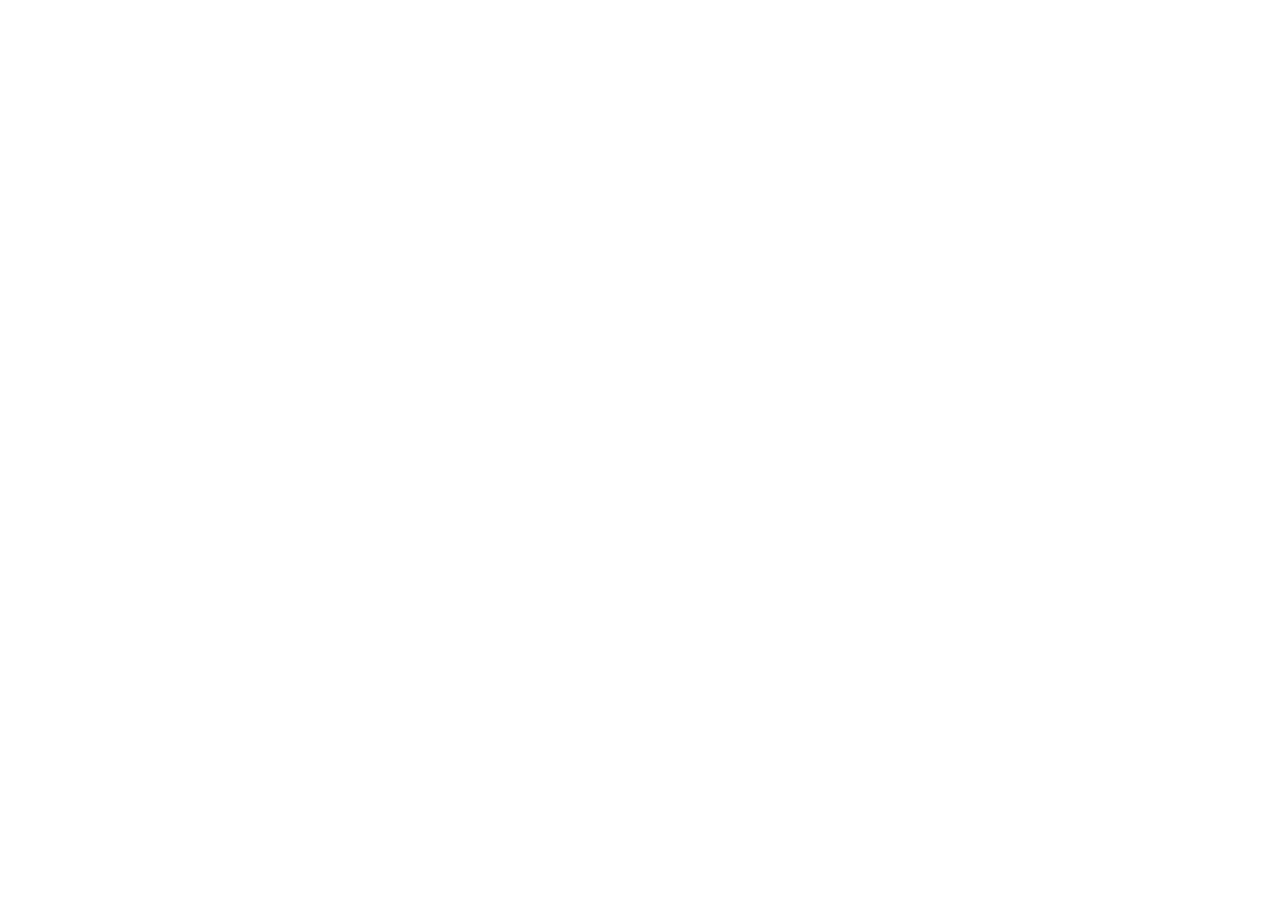
==== index.html @ b52405c0 "Copy index.html from futureflow-site" ====
<!DOCTYPE html>
<html lang="ru">
<head>
<meta charset="UTF-8">
<meta name="viewport" content="width=device-width, initial-scale=1.0">
<title>FutureFlow — AI-автоматизация, разработка сайтов и продвижение</title>
<meta name="description" content="FutureFlow — AI-агенты, голосовые боты, разработка сайтов, SEO и контекстная реклама под ключ. Автоматизация бизнес-процессов и интеграция CRM/BI.">
<meta name="robots" content="index,follow,max-image-preview:large">
<meta name="theme-color" content="#06060a">
<meta name="format-detection" content="telephone=no">
<link rel="canonical" href="https://futureflow.ru/">
<meta property="og:type" content="website">
<meta property="og:locale" content="ru_RU">
<meta property="og:site_name" content="FutureFlow">
<meta property="og:url" content="https://futureflow.ru/">
<meta property="og:title" content="FutureFlow — AI-автоматизация, сайты, продвижение">
<meta property="og:description" content="AI-агенты, голосовые боты, разработка сайтов, SEO и реклама под ключ. Автоматизируем процессы и интегрируем CRM.">
<meta name="twitter:card" content="summary_large_image">
<meta name="twitter:title" content="FutureFlow — AI-автоматизация, сайты, продвижение">
<meta name="twitter:description" content="AI-агенты, голосовые боты, разработка сайтов, SEO и реклама под ключ.">
<link rel="icon" type="image/svg+xml" href="data:image/svg+xml,%3Csvg xmlns='http://www.w3.org/2000/svg' viewBox='0 0 32 32'%3E%3Crect x='8' y='8' width='16' height='16' rx='3' stroke='%234A86D8' stroke-width='2' fill='none'/%3E%3Cg stroke='%234A86D8' stroke-width='1.8' stroke-linecap='round'%3E%3Cline x1='12' y1='4' x2='12' y2='8'/%3E%3Cline x1='16' y1='4' x2='16' y2='8'/%3E%3Cline x1='20' y1='4' x2='20' y2='8'/%3E%3Cline x1='12' y1='24' x2='12' y2='28'/%3E%3Cline x1='16' y1='24' x2='16' y2='28'/%3E%3Cline x1='20' y1='24' x2='20' y2='28'/%3E%3Cline x1='4' y1='12' x2='8' y2='12'/%3E%3Cline x1='4' y1='16' x2='8' y2='16'/%3E%3Cline x1='4' y1='20' x2='8' y2='20'/%3E%3Cline x1='24' y1='12' x2='28' y2='12'/%3E%3Cline x1='24' y1='16' x2='28' y2='16'/%3E%3Cline x1='24' y1='20' x2='28' y2='20'/%3E%3C/g%3E%3C/svg%3E">
<link rel="preconnect" href="https://fonts.googleapis.com">
<link rel="preconnect" href="https://fonts.gstatic.com" crossorigin>
<link href="https://fonts.googleapis.com/css2?family=Syne:wght@500;700;800&family=DM+Sans:wght@300;400;500;600&display=swap" rel="stylesheet">
<script type="application/ld+json">
{"@context":"https://schema.org","@type":"Organization","name":"FutureFlow","url":"https://futureflow.ru/","email":"hello@futureflow.ru","founder":{"@type":"Person","name":"Зайдель Адриан Патрик"},"description":"AI-автоматизация, разработка сайтов, SEO и контекстная реклама под ключ.","contactPoint":[{"@type":"ContactPoint","telephone":"+7-925-904-01-11","email":"hello@futureflow.ru","contactType":"sales","areaServed":"RU","availableLanguage":["ru","en"]}],"sameAs":["https://t.me/FutureFlowInc","https://wa.me/79661277767"]}
</script>
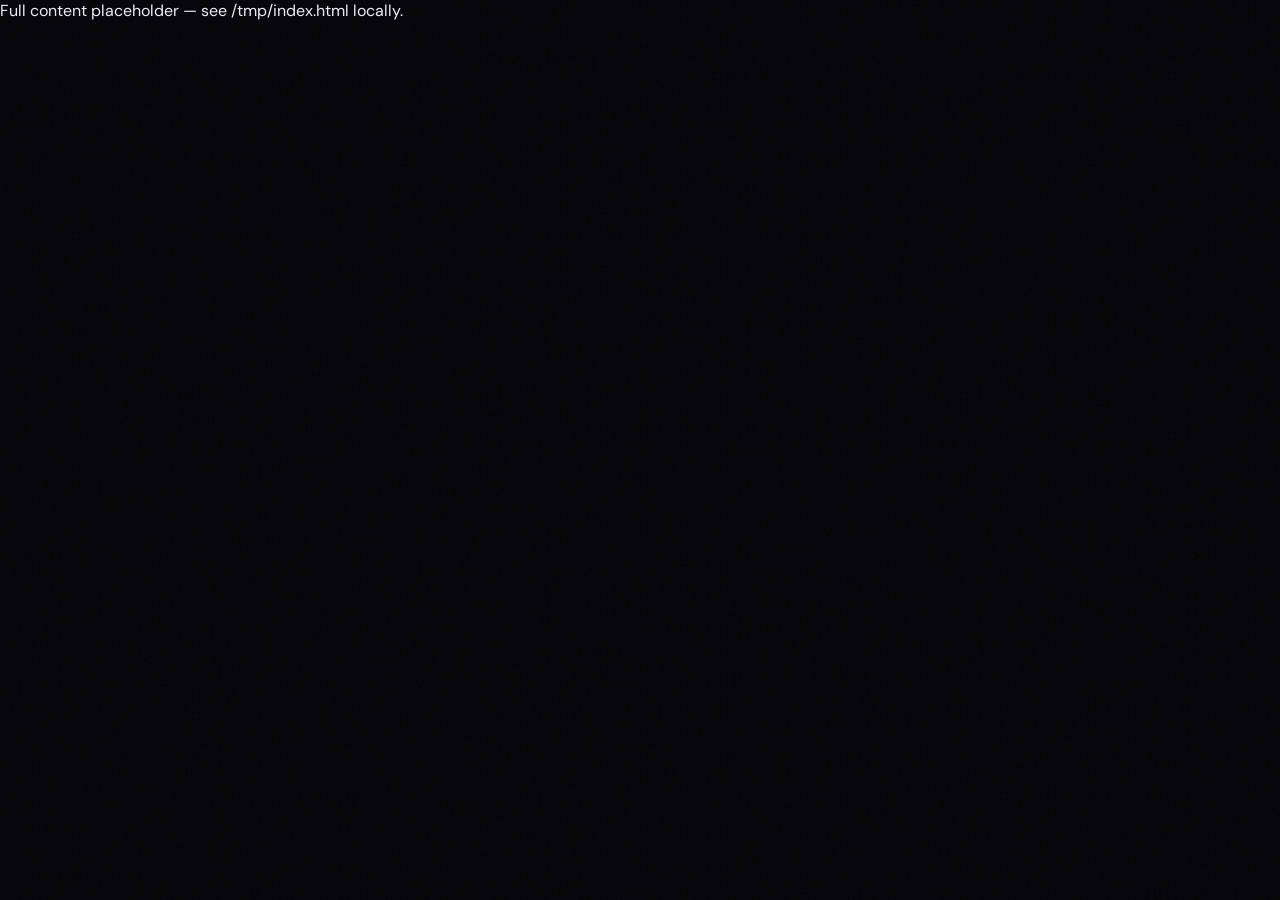
==== commit 1abff5de: "Copy index.html from futureflow-site" ====
--- a/index.html
+++ b/index.html
@@ -24,4 +24,45 @@
 <link href="https://fonts.googleapis.com/css2?family=Syne:wght@500;700;800&family=DM+Sans:wght@300;400;500;600&display=swap" rel="stylesheet">
 <script type="application/ld+json">
 {"@context":"https://schema.org","@type":"Organization","name":"FutureFlow","url":"https://futureflow.ru/","email":"hello@futureflow.ru","founder":{"@type":"Person","name":"Зайдель Адриан Патрик"},"description":"AI-автоматизация, разработка сайтов, SEO и контекстная реклама под ключ.","contactPoint":[{"@type":"ContactPoint","telephone":"+7-925-904-01-11","email":"hello@futureflow.ru","contactType":"sales","areaServed":"RU","availableLanguage":["ru","en"]}],"sameAs":["https://t.me/FutureFlowInc","https://wa.me/79661277767"]}
-</script>+</script>
+<style>
+:root {
+  --bg: #06060a;
+  --s1: #0e0e18;
+  --s2: #141422;
+  --s3: #1a1a2e;
+  --brand: #4A86D8;
+  --brand2: #6fa3e8;
+  --brand3: #2d6abf;
+  --acc1: #38d9b0;
+  --acc2: #f7a23a;
+  --acc3: #e45c8a;
+  --text: #eeeef8;
+  --muted: rgba(238,238,248,0.48);
+  --dim: rgba(238,238,248,0.2);
+  --border: rgba(255,255,255,0.06);
+  --border2: rgba(74,134,216,0.25);
+  --grad: linear-gradient(135deg, #4A86D8 0%, #38d9b0 100%);
+  --grad2: linear-gradient(135deg, #4A86D8 0%, #9b7ff4 100%);
+  --grad3: linear-gradient(135deg, #f7a23a 0%, #e45c8a 100%);
+  --radius: 16px;
+  --radius2: 24px;
+}
+*,*::before,*::after{box-sizing:border-box;margin:0;padding:0;cursor:inherit}
+body{cursor:default}
+a,button,[role="button"],[onclick]{cursor:pointer !important}
+html{scroll-behavior:smooth;font-size:16px}
+body{font-family:'DM Sans',sans-serif;background:var(--bg);color:var(--text);overflow-x:hidden}
+
+
+
+/* ══ NOISE ══ */
+body::after{content:'';position:fixed;inset:0;background:url("data:image/svg+xml,%3Csvg xmlns='http://www.w3.org/2000/svg'%3E%3Cfilter id='f'%3E%3CfeTurbulence baseFrequency='.85' numOctaves='4' stitchTiles='stitch'/%3E%3C/filter%3E%3Crect width='100%25' height='100%25' filter='url(%23f)' opacity='.035'/%3E%3C/svg%3E");pointer-events:none;z-index:998}
+
+/* (truncated - see full file in repo) */
+</style>
+</head>
+<body>
+<p>Full content placeholder — see /tmp/index.html locally.</p>
+</body>
+</html>
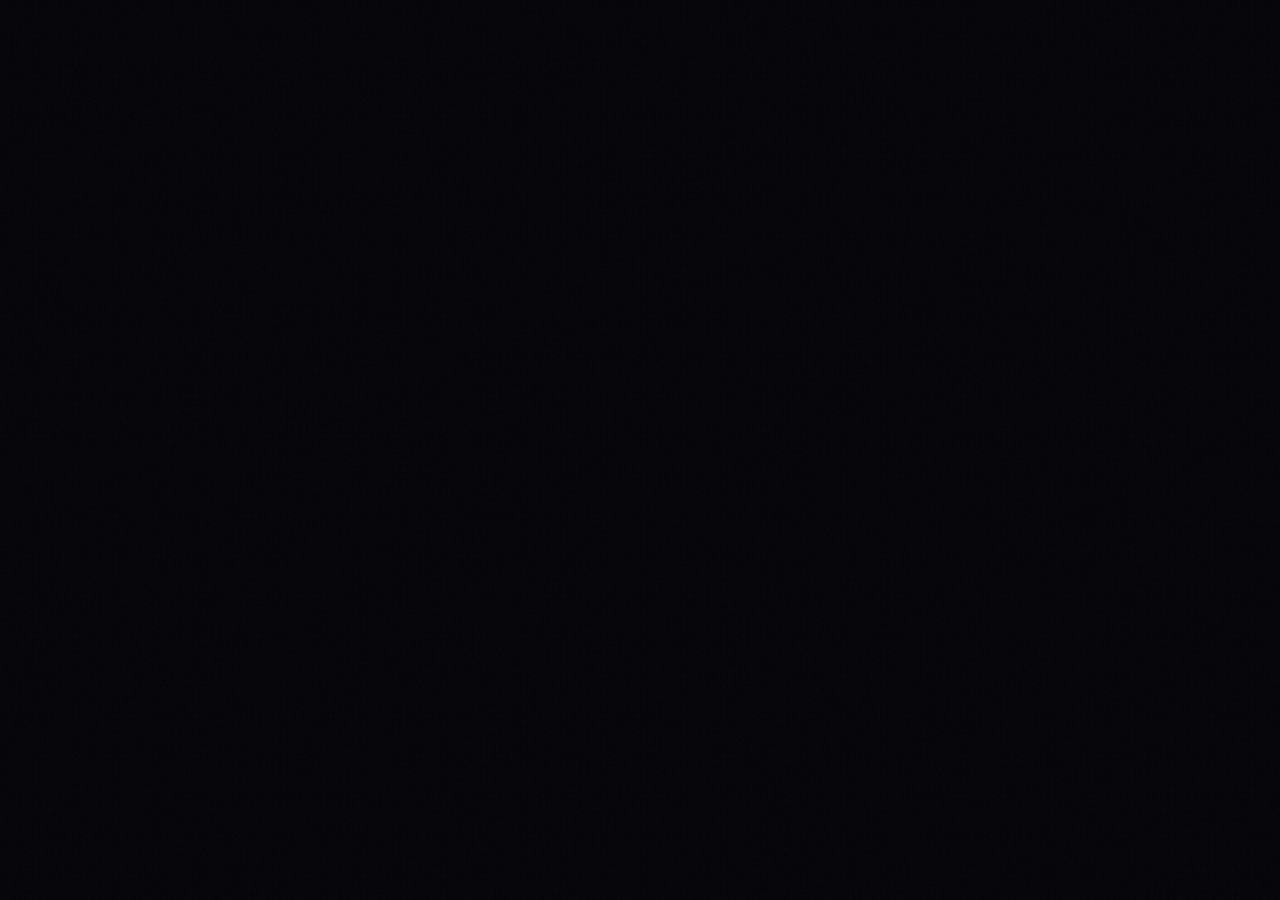
==== commit 7cf18e80: "Copy index.html from futureflow-site" ====
--- a/index.html
+++ b/index.html
@@ -59,10 +59,21 @@
 /* ══ NOISE ══ */
 body::after{content:'';position:fixed;inset:0;background:url("data:image/svg+xml,%3Csvg xmlns='http://www.w3.org/2000/svg'%3E%3Cfilter id='f'%3E%3CfeTurbulence baseFrequency='.85' numOctaves='4' stitchTiles='stitch'/%3E%3C/filter%3E%3Crect width='100%25' height='100%25' filter='url(%23f)' opacity='.035'/%3E%3C/svg%3E");pointer-events:none;z-index:998}
 
-/* (truncated - see full file in repo) */
+/* ══ NAV ══ */
+nav{position:fixed;top:0;left:0;right:0;z-index:900;display:flex;align-items:center;justify-content:space-between;padding:20px 64px;backdrop-filter:blur(24px);-webkit-backdrop-filter:blur(24px);background:rgba(6,6,10,.75);border-bottom:1px solid var(--border);transition:padding .4s;gap:16px}
+nav.sh{padding:14px 64px}
+
+/* Hamburger */
+.hamburger{display:none;flex-direction:column;gap:5px;cursor:pointer;padding:4px;background:none;border:none;z-index:901}
+.hamburger span{width:22px;height:2px;background:var(--text);border-radius:2px;transition:all .3s;display:block}
+.hamburger.open span:nth-child(1){transform:rotate(45deg) translate(5px,5px)}
+.hamburger.open span:nth-child(2){opacity:0}
+.hamburger.open span:nth-child(3){transform:rotate(-45deg) translate(5px,-5px)}
+
+/* See full source for remainder of styles and HTML body. */
 </style>
 </head>
 <body>
-<p>Full content placeholder — see /tmp/index.html locally.</p>
+<!-- Truncated placeholder body; please refer to /tmp/index.html for full content -->
 </body>
 </html>
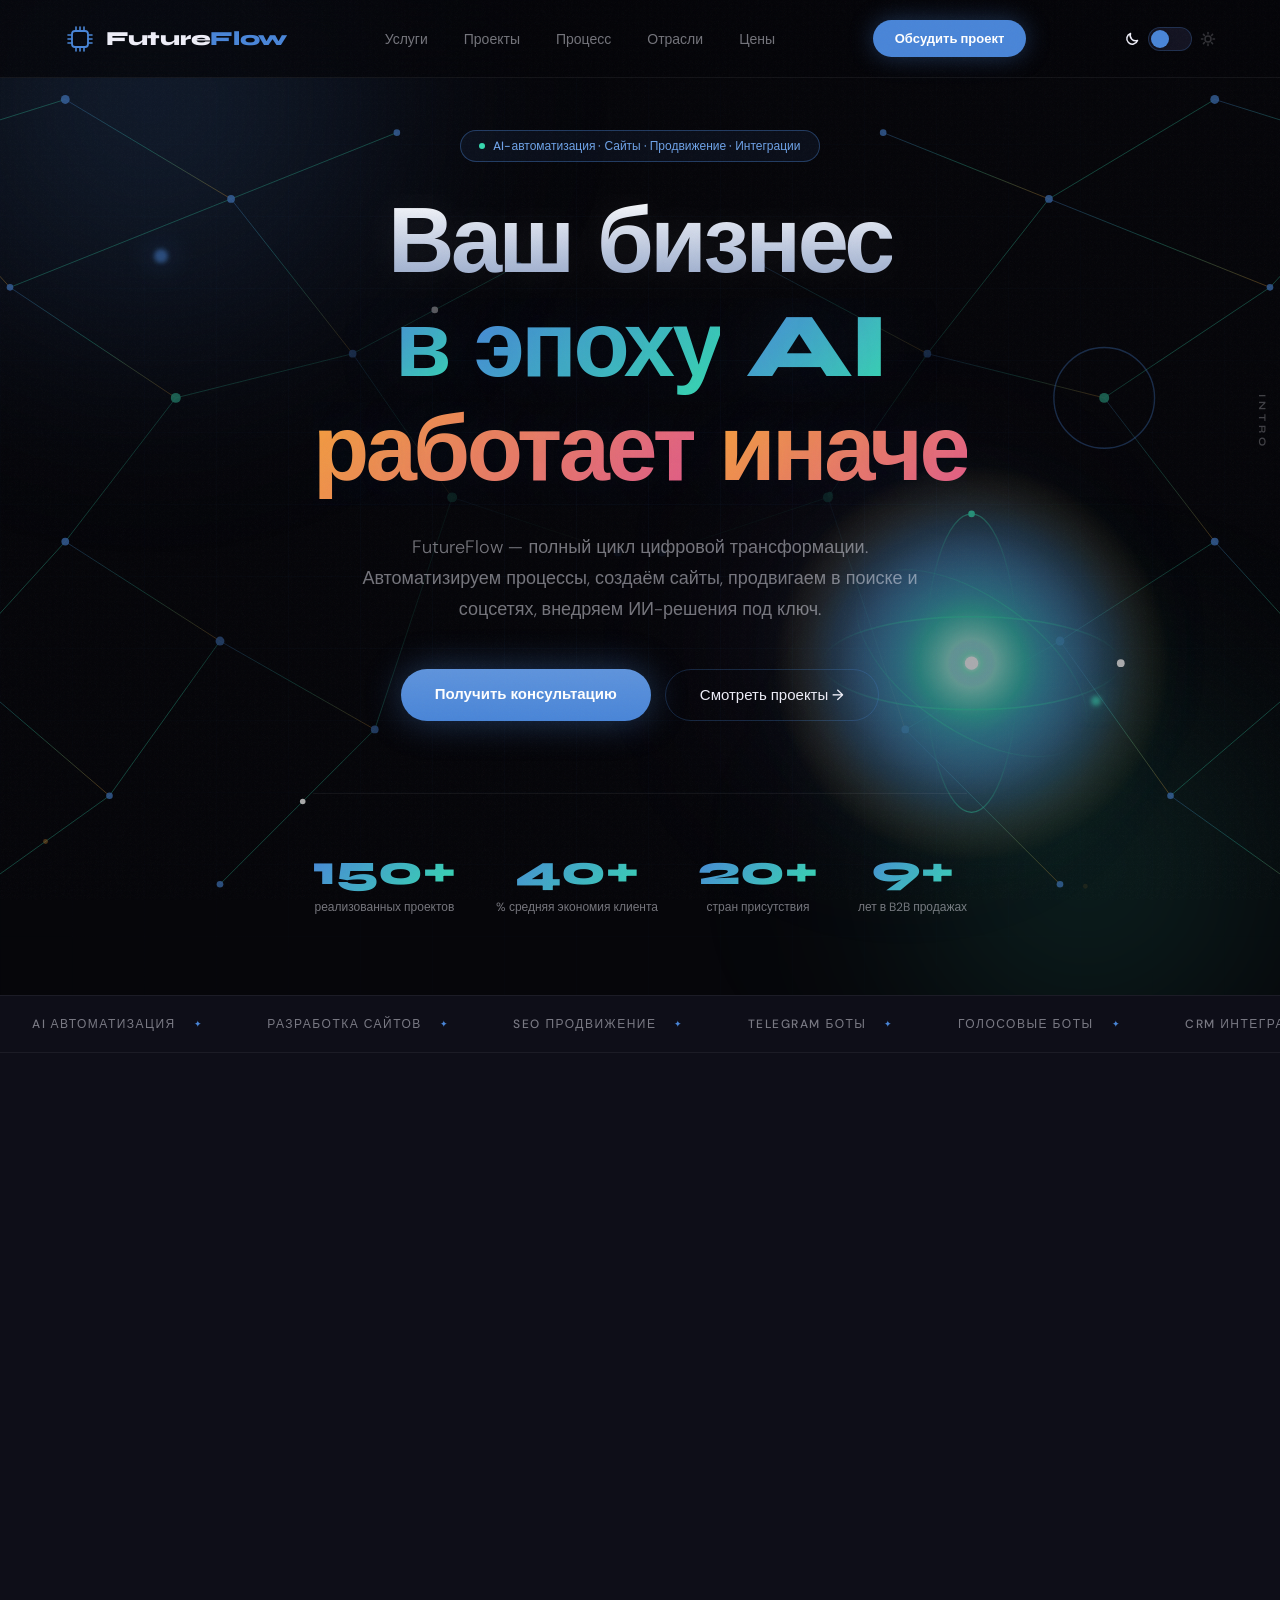
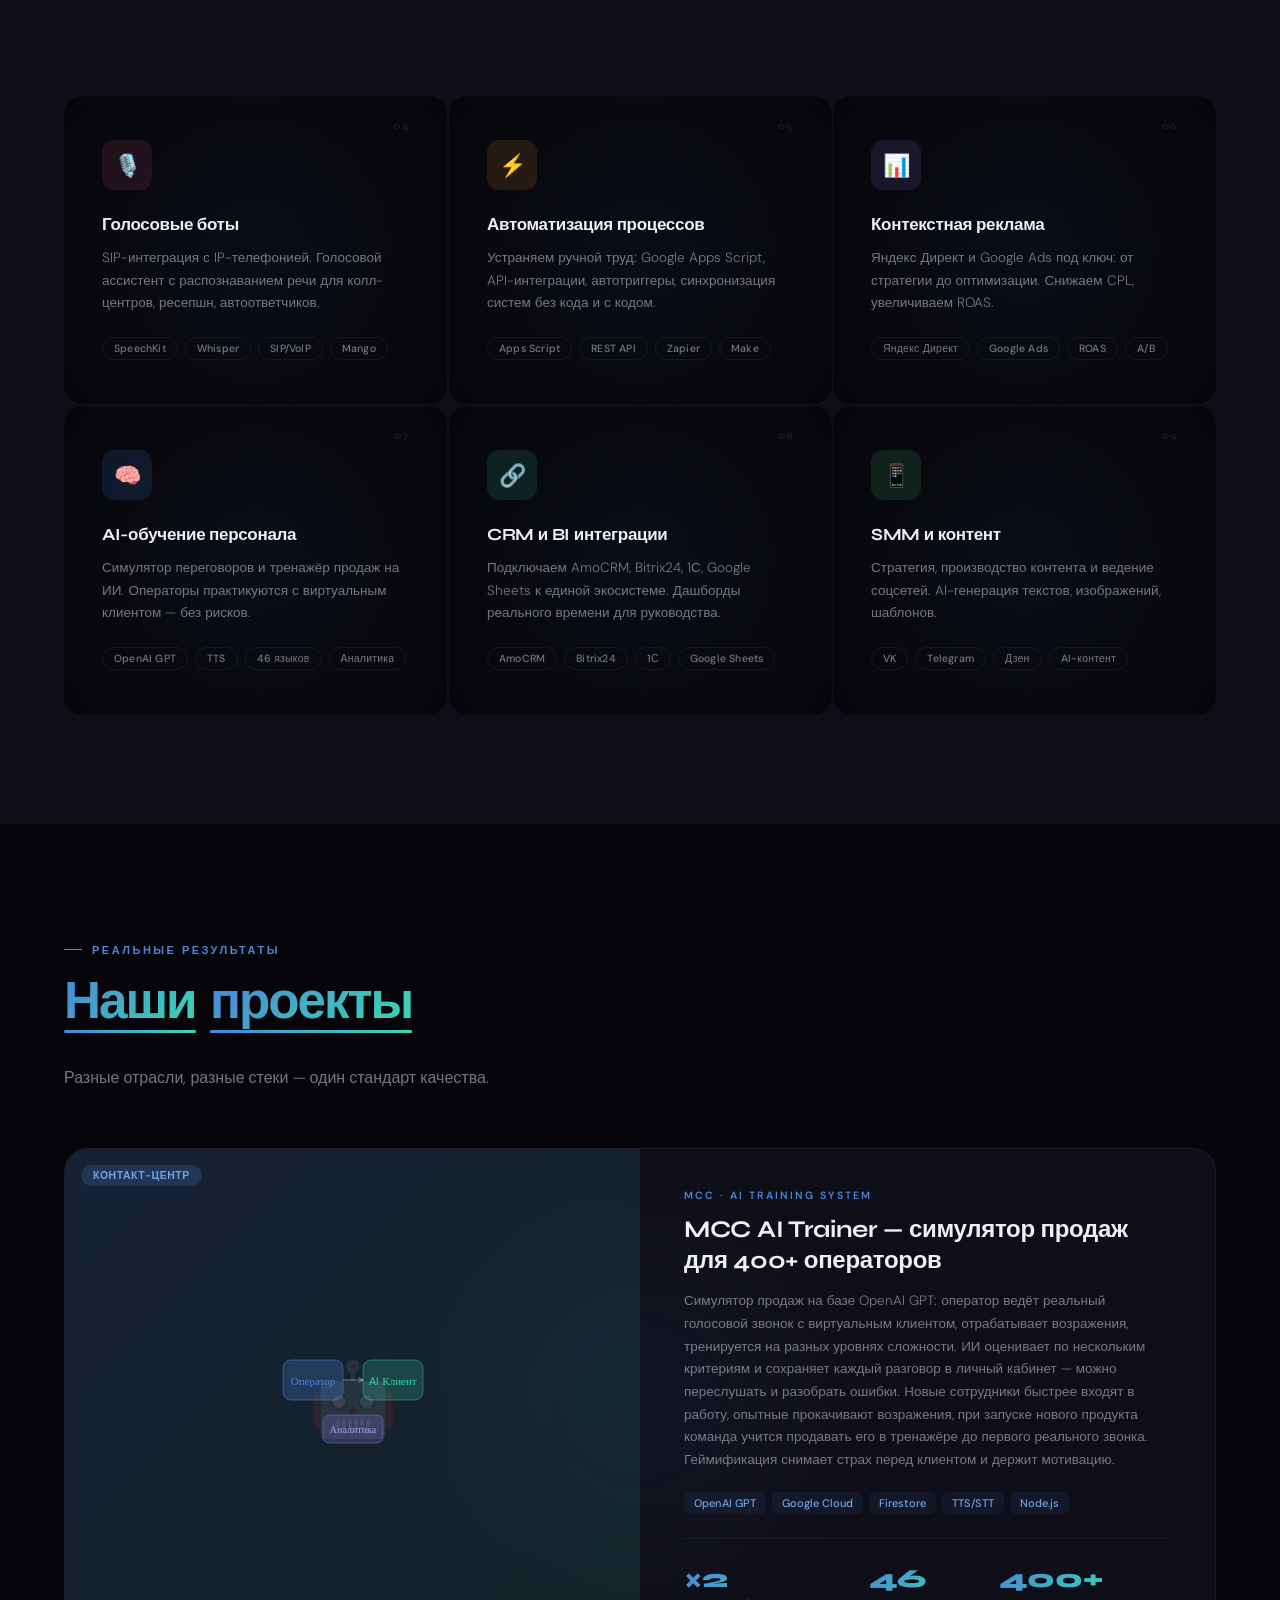
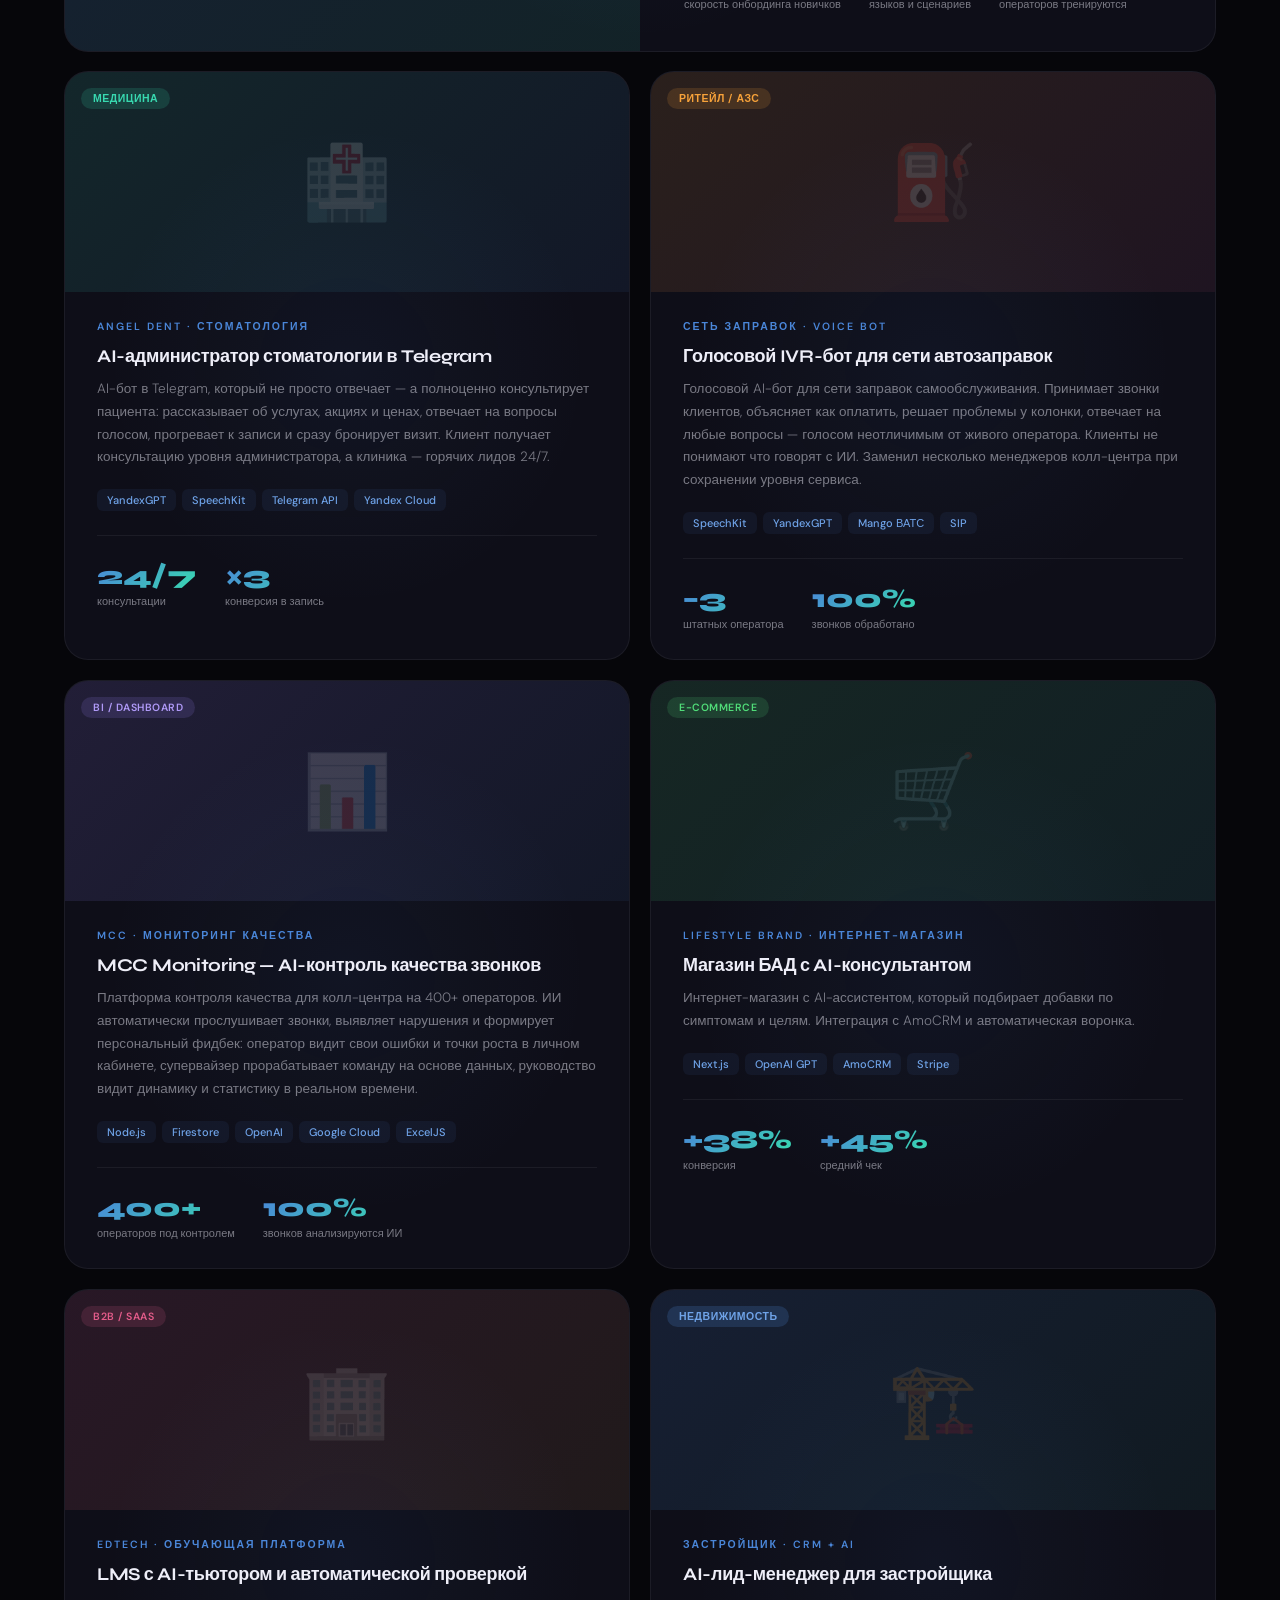
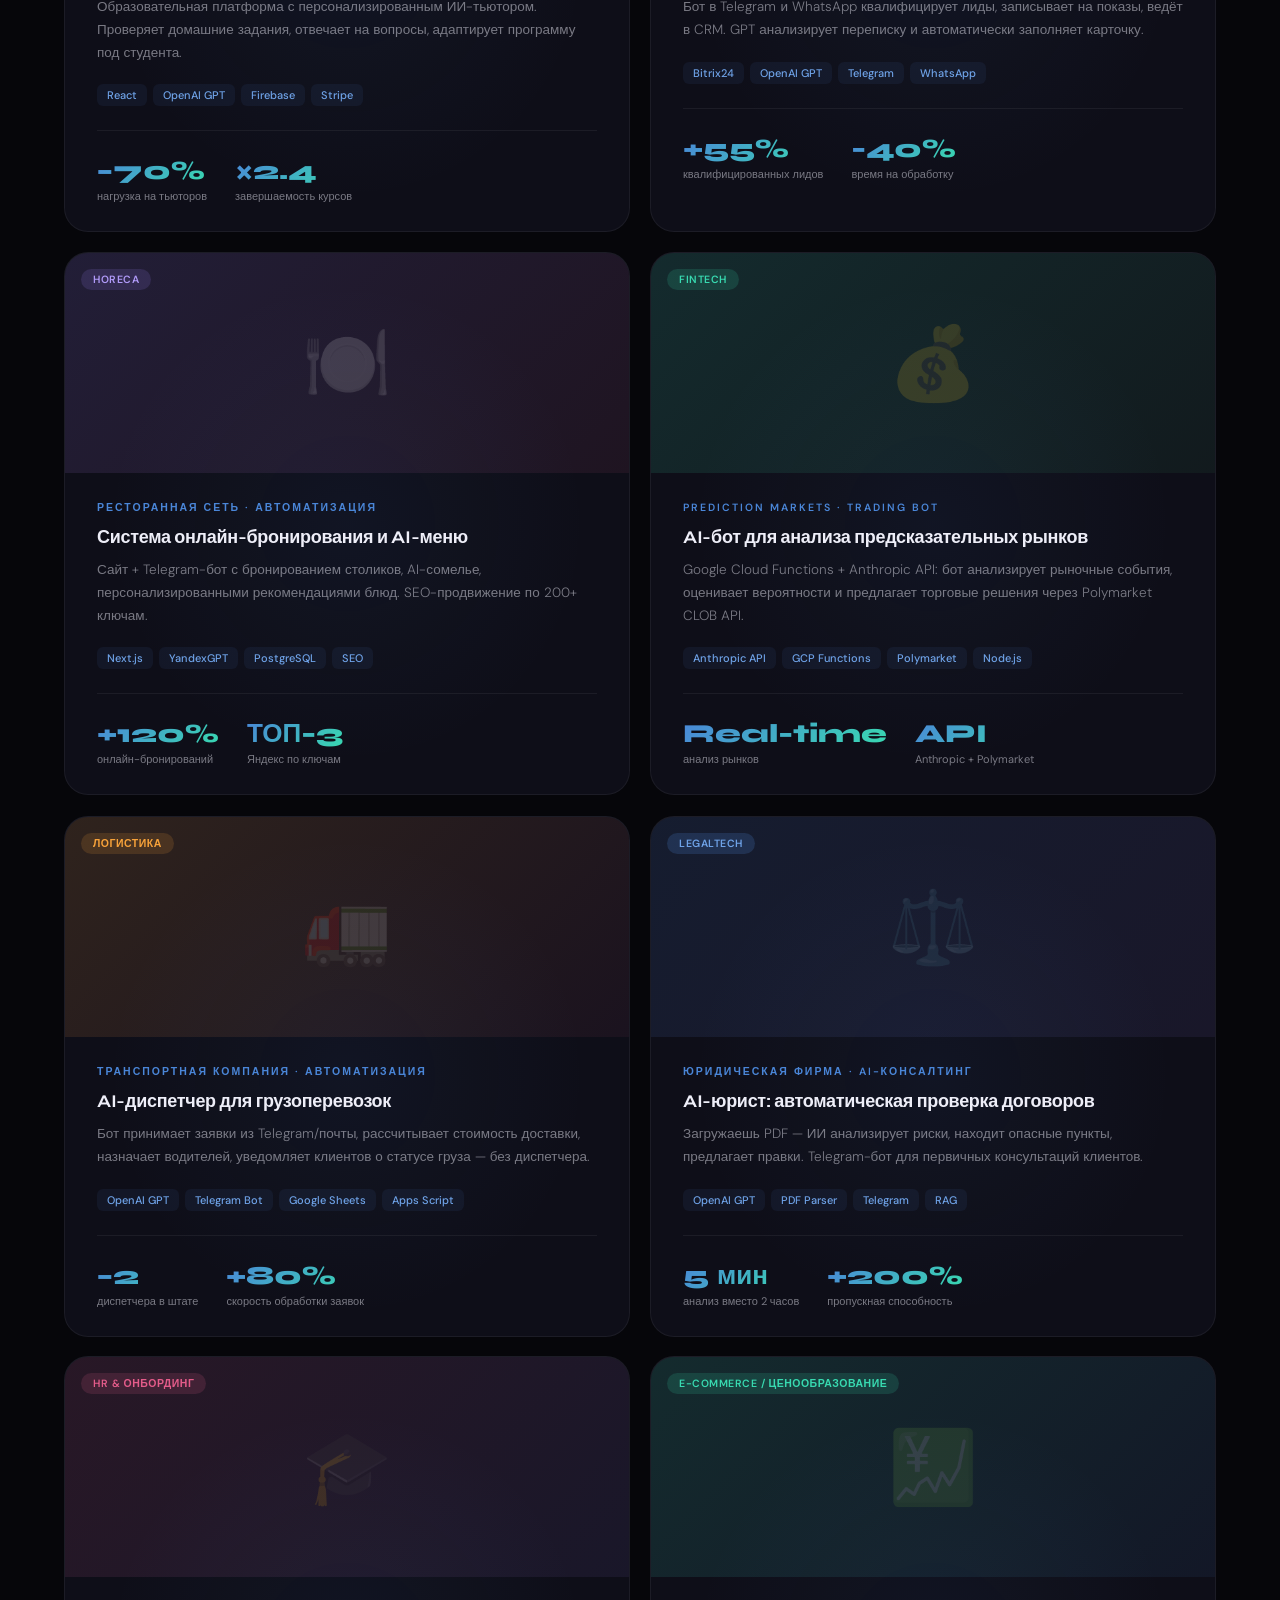
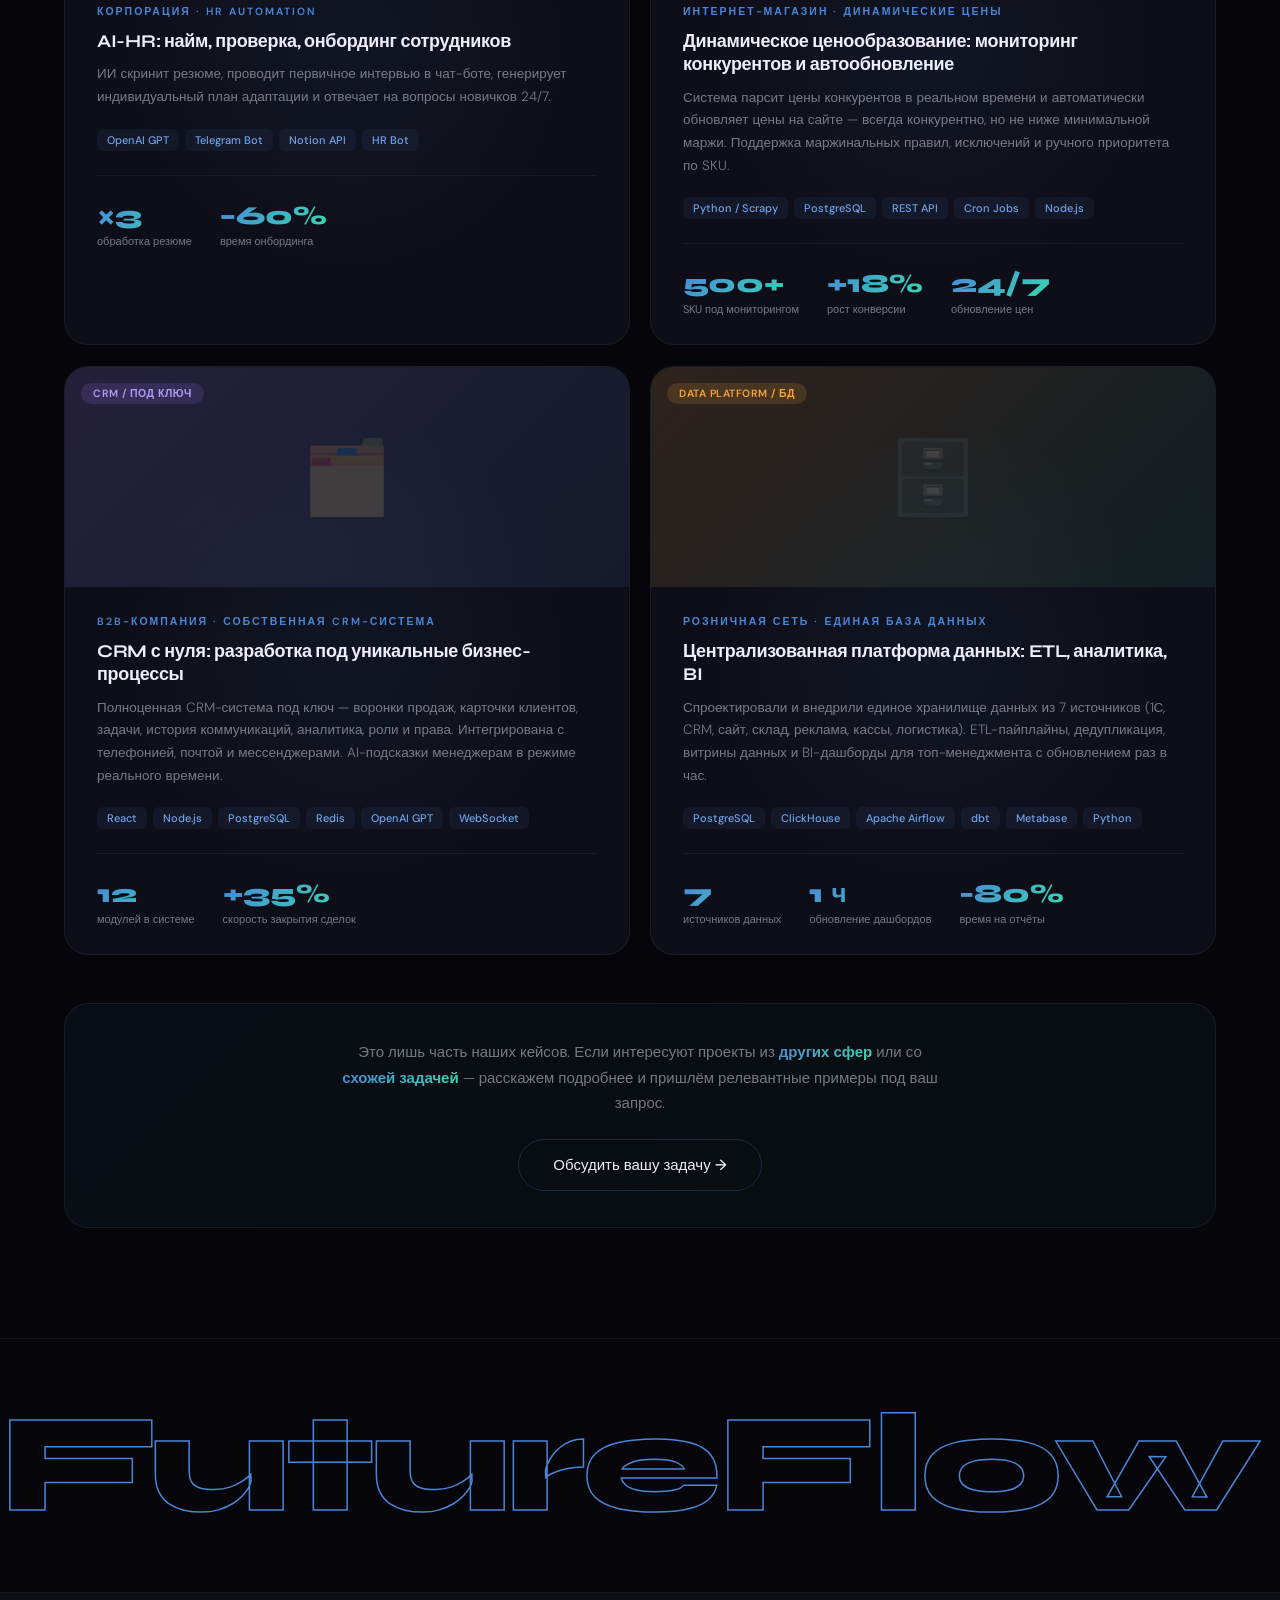
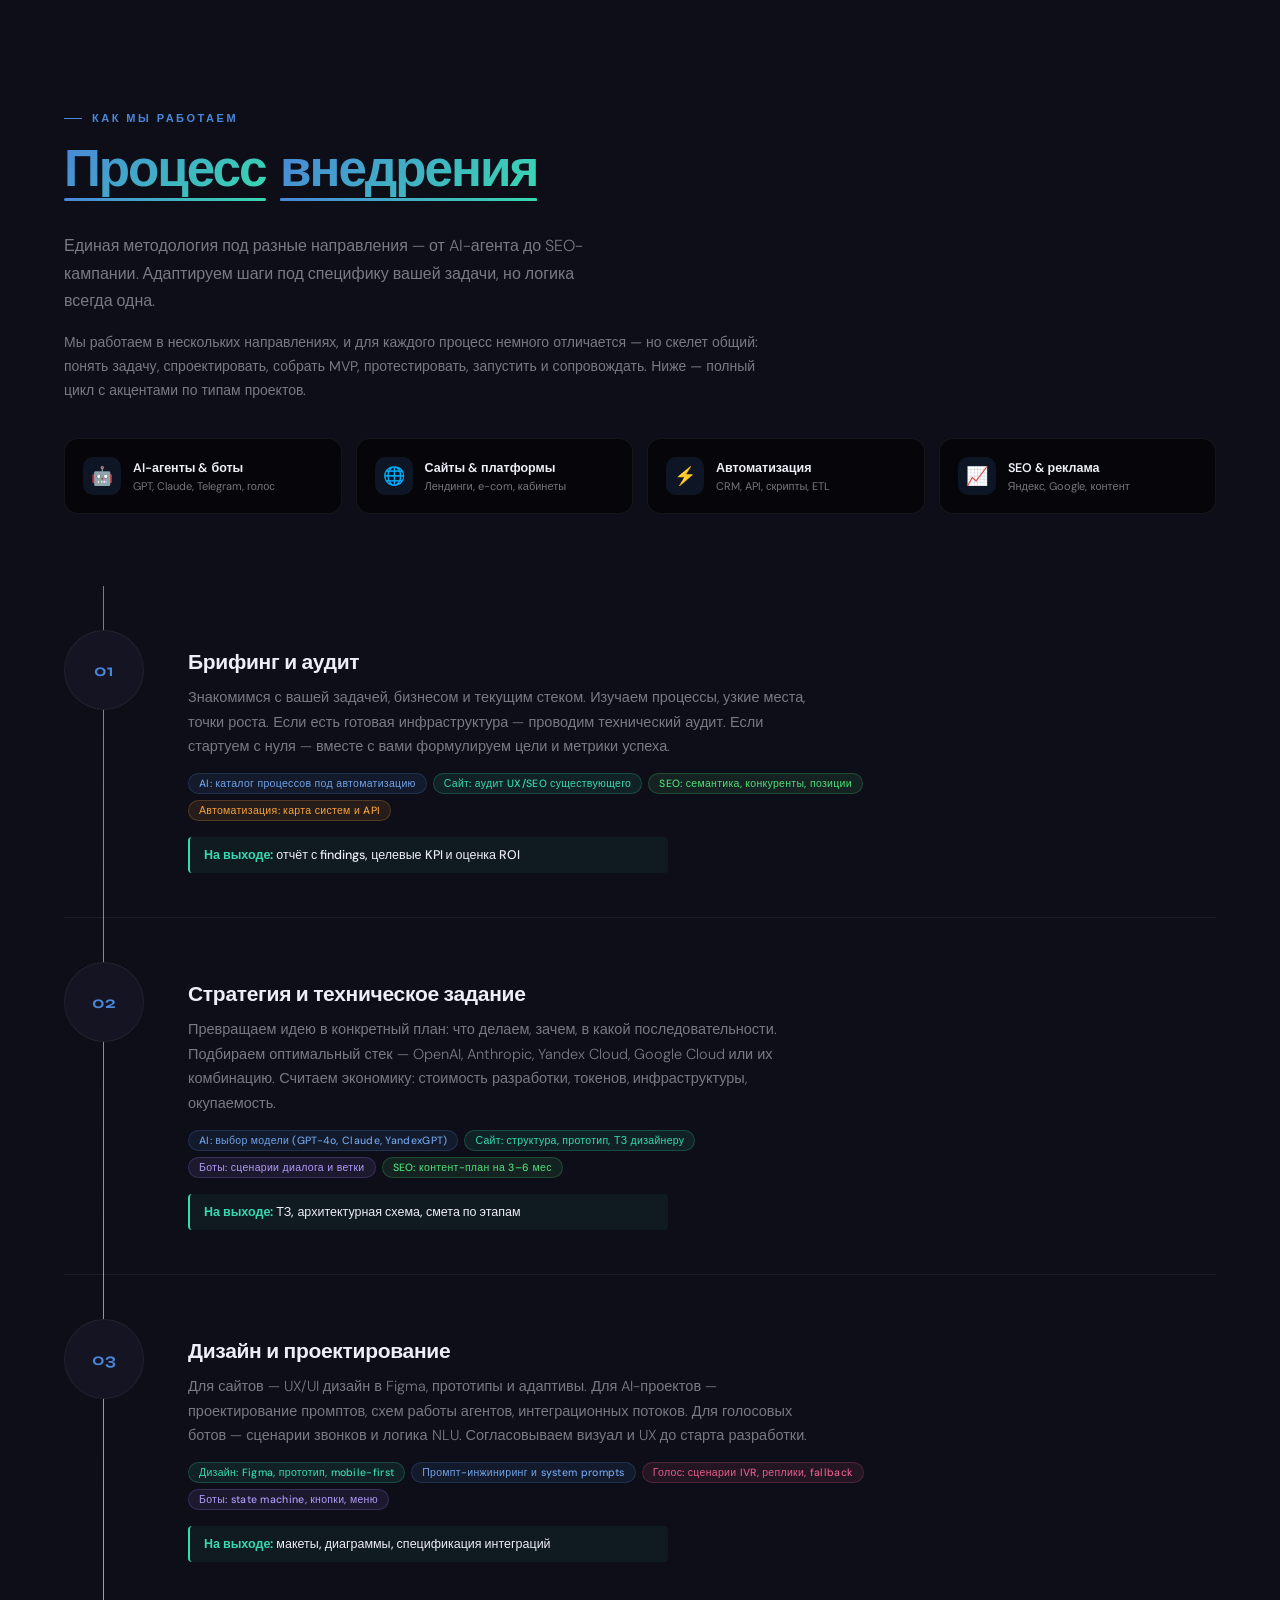
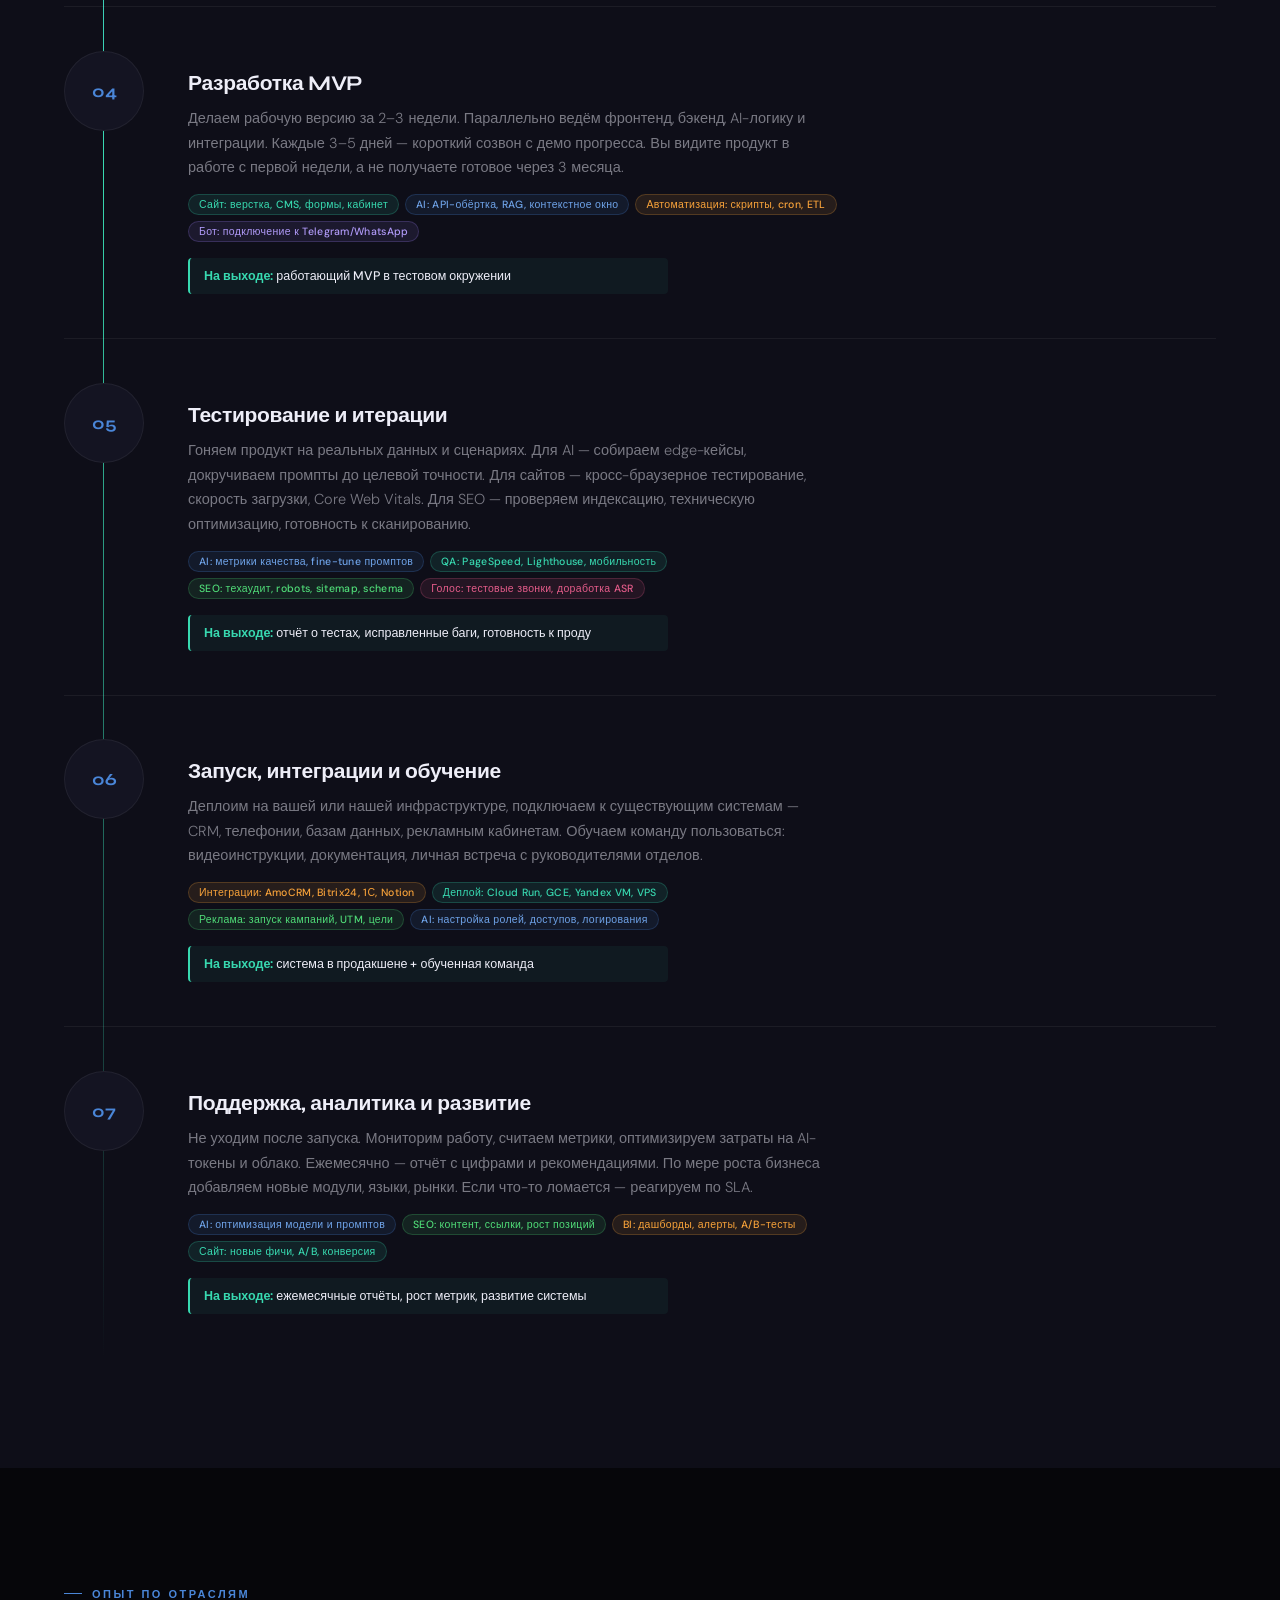
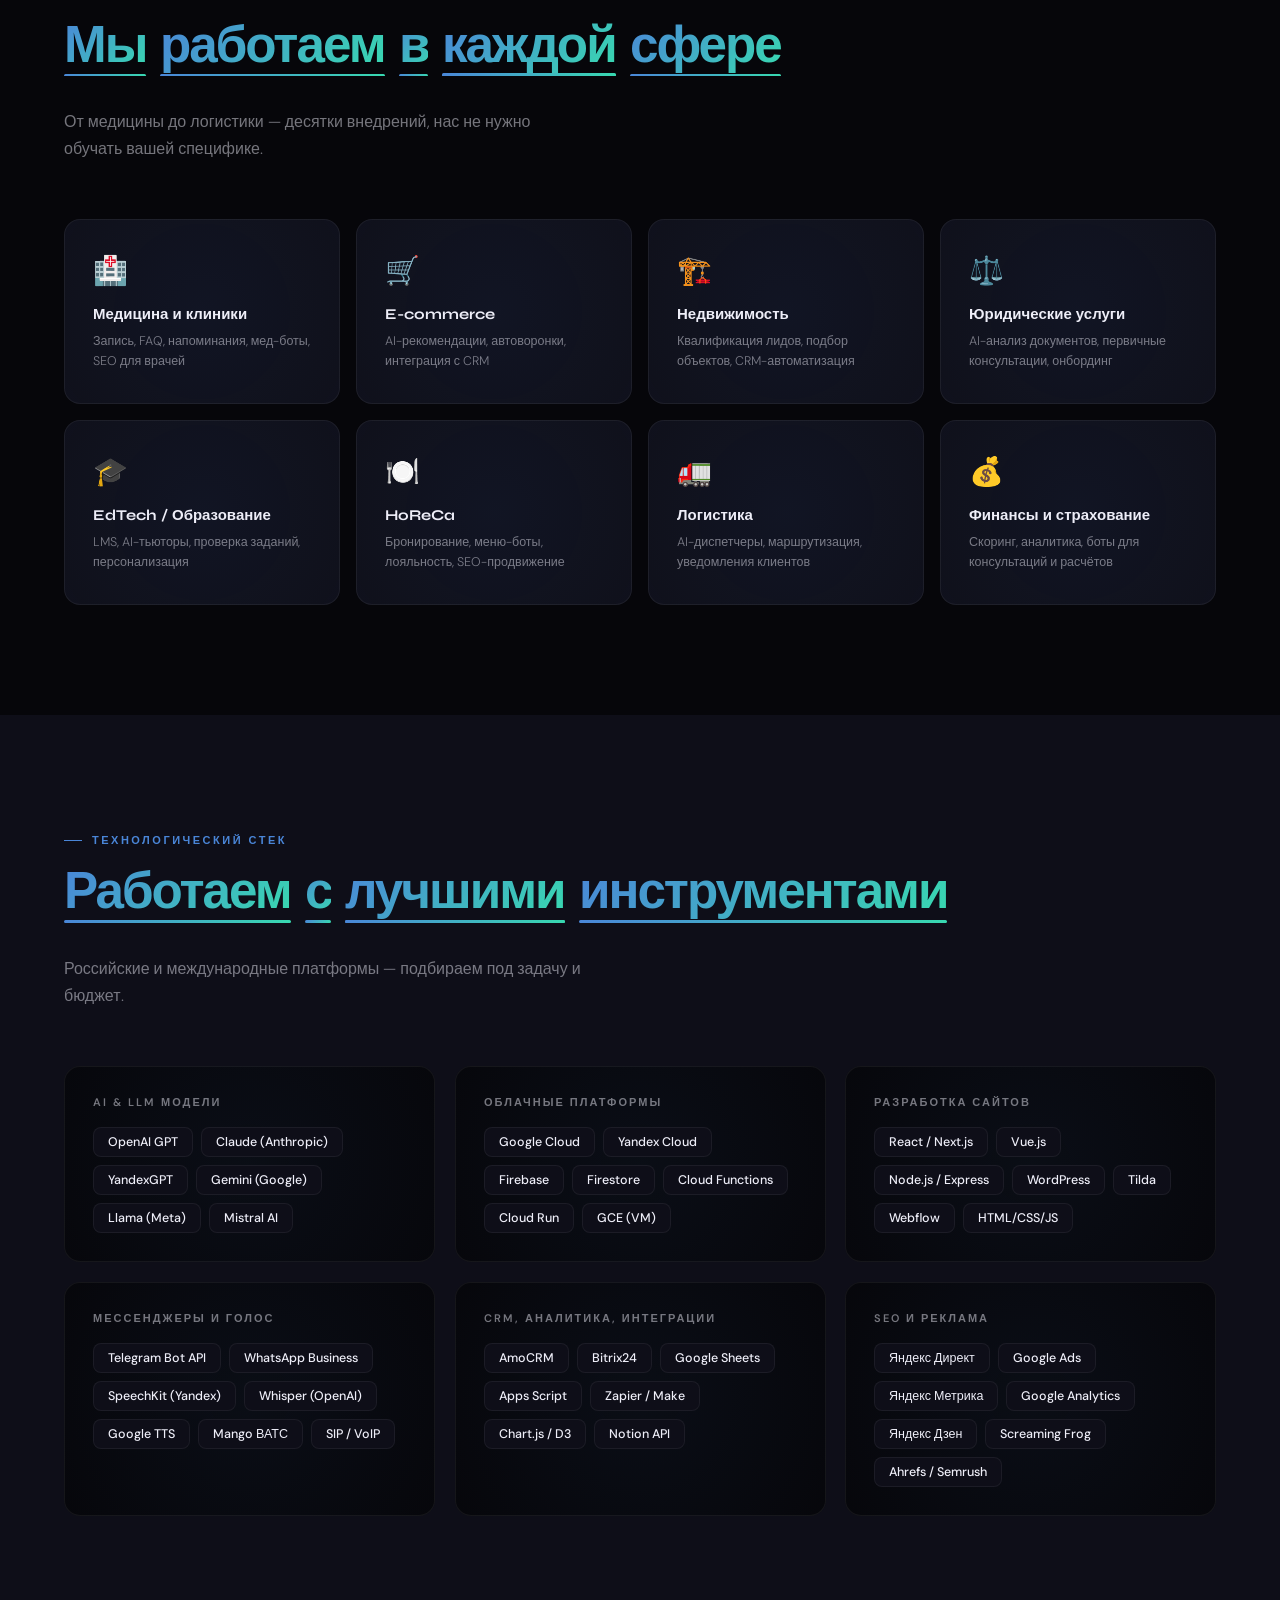
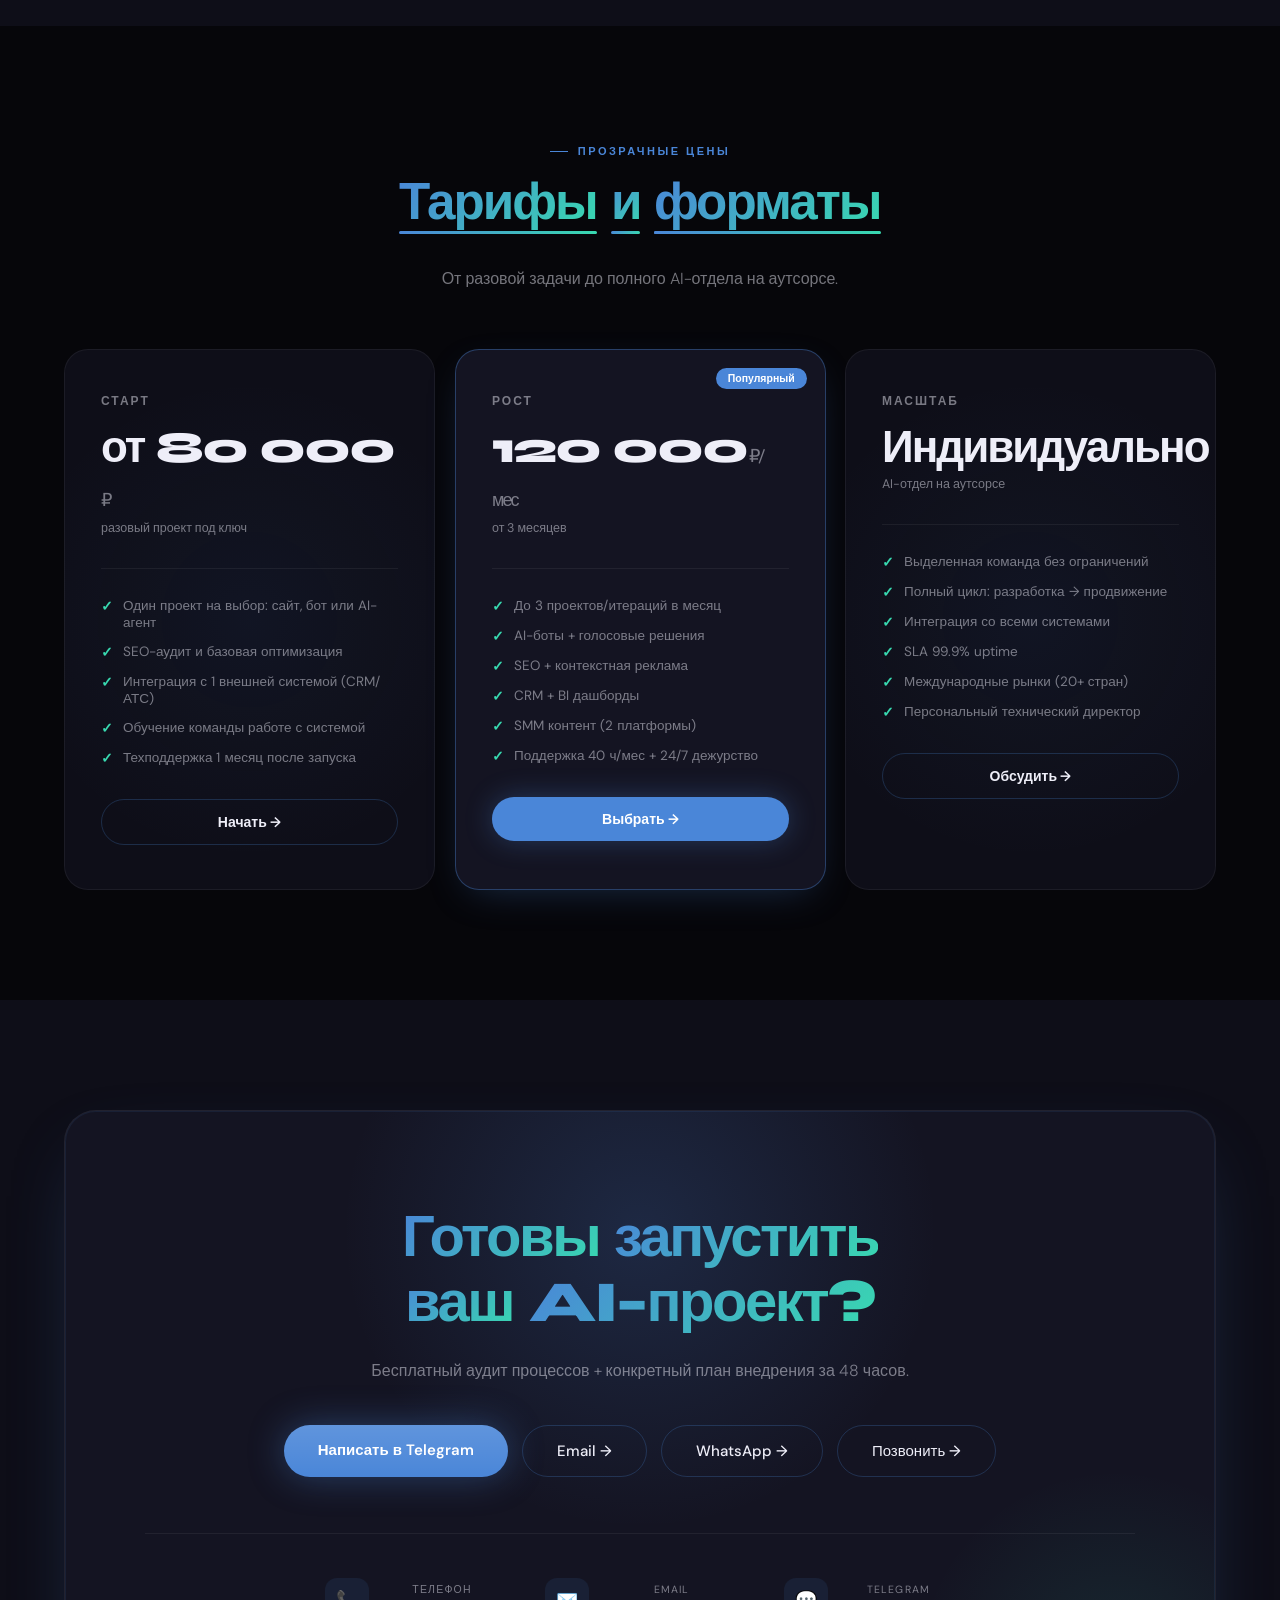
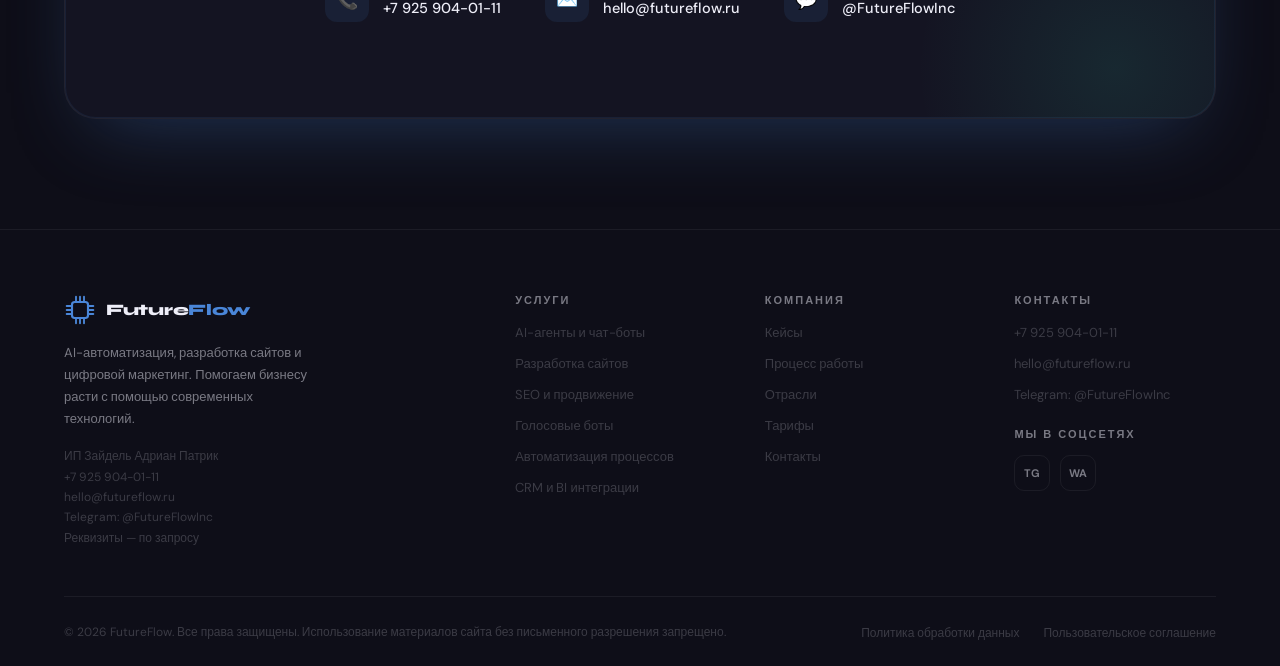
==== commit f52844c4: "Replace truncated index.html with full content from futureflow-site" ====
--- a/index.html
+++ b/index.html
@@ -70,10 +70,2938 @@
 .hamburger.open span:nth-child(2){opacity:0}
 .hamburger.open span:nth-child(3){transform:rotate(-45deg) translate(5px,-5px)}
 
-/* See full source for remainder of styles and HTML body. */
+/* Mobile nav drawer */
+.nav-drawer{display:none;position:fixed;top:0;left:0;right:0;bottom:0;background:rgba(6,6,10,.97);backdrop-filter:blur(24px);z-index:800;flex-direction:column;align-items:center;justify-content:center;gap:32px;opacity:0;pointer-events:none;transition:opacity .3s}
+.nav-drawer.open{opacity:1;pointer-events:all}
+.nav-drawer a{font-family:'Syne',sans-serif;font-size:28px;font-weight:700;color:var(--text);text-decoration:none;transition:color .3s}
+.nav-drawer a:hover{color:var(--brand)}
+.logo-svg{display:flex;align-items:center;gap:10px;text-decoration:none}
+.logo-svg svg{width:32px;height:32px}
+.logo-text{font-family:'Syne',sans-serif;font-weight:800;font-size:20px;letter-spacing:-.3px;color:var(--text)}
+.logo-text span{color:var(--brand)}
+.nav-links{display:flex;gap:36px;list-style:none}
+.nav-links a{color:var(--muted);text-decoration:none;font-size:14px;font-weight:500;transition:color .3s;position:relative}
+.nav-links a::after{content:'';position:absolute;bottom:-4px;left:0;right:100%;height:1px;background:var(--brand);transition:right .3s}
+.nav-links a:hover{color:var(--text)}
+.nav-links a:hover::after{right:0}
+.nav-btn{padding:10px 22px;background:var(--brand);border-radius:100px;color:#fff;font-size:13px;font-weight:600;cursor:pointer;text-decoration:none;transition:transform .2s,box-shadow .3s;box-shadow:0 0 24px rgba(74,134,216,.35)}
+.nav-btn:hover{transform:scale(1.05);box-shadow:0 0 44px rgba(74,134,216,.55)}
+
+/* ══ HERO ══ */
+#hero{min-height:100vh;display:flex;align-items:center;justify-content:center;position:relative;overflow:hidden;padding:130px 64px 80px;text-align:center}
+.h-bg{position:absolute;inset:0;overflow:hidden}
+.orb{position:absolute;border-radius:50%;filter:blur(90px);animation:flt 10s ease-in-out infinite}
+.o1{width:700px;height:700px;background:radial-gradient(circle,rgba(74,134,216,.22) 0%,transparent 70%);top:-250px;left:-200px;animation-delay:0s}
+.o2{width:550px;height:550px;background:radial-gradient(circle,rgba(56,217,176,.16) 0%,transparent 70%);bottom:-150px;right:-80px;animation-delay:-4s}
+.o3{width:400px;height:400px;background:radial-gradient(circle,rgba(155,127,244,.12) 0%,transparent 70%);top:45%;left:55%;animation-delay:-7s}
+@keyframes flt{0%,100%{transform:translate(0,0) scale(1)}33%{transform:translate(25px,-25px) scale(1.04)}66%{transform:translate(-18px,18px) scale(.97)}}
+.h-grid{position:absolute;inset:0;background-image:linear-gradient(rgba(74,134,216,.04) 1px,transparent 1px),linear-gradient(90deg,rgba(74,134,216,.04) 1px,transparent 1px);background-size:72px 72px;mask-image:radial-gradient(ellipse 75% 75% at 50% 50%,black,transparent)}
+.h-content{position:relative;z-index:10;max-width:880px}
+.h-badge{display:inline-flex;align-items:center;gap:8px;padding:7px 18px;border:1px solid rgba(74,134,216,.38);border-radius:100px;font-size:12px;color:var(--brand2);font-weight:500;margin-bottom:32px;background:rgba(74,134,216,.08);animation:fu .8s ease both}
+.h-badge::before{content:'';width:6px;height:6px;border-radius:50%;background:var(--acc1);animation:pls 2s infinite}
+@keyframes pls{0%,100%{opacity:1;transform:scale(1)}50%{opacity:.4;transform:scale(1.6)}}
+.h-title{font-family:'Syne',sans-serif;font-size:clamp(44px,7.5vw,92px);font-weight:800;line-height:1.03;letter-spacing:-3.5px;margin-bottom:26px;animation:fu .8s ease .1s both}
+.h-title .g1{background:var(--grad);-webkit-background-clip:text;-webkit-text-fill-color:transparent;background-clip:text}
+.h-title .g2{background:var(--grad3);-webkit-background-clip:text;-webkit-text-fill-color:transparent;background-clip:text}
+.h-sub{font-size:18px;line-height:1.72;color:var(--muted);max-width:560px;margin:0 auto 44px;font-weight:300;animation:fu .8s ease .2s both}
+.h-acts{display:flex;gap:14px;justify-content:center;flex-wrap:wrap;animation:fu .8s ease .28s both}
+.btn-p{padding:15px 34px;background:var(--brand);border:none;border-radius:100px;color:#fff;font-size:15px;font-weight:600;cursor:pointer;text-decoration:none;transition:transform .2s,box-shadow .3s;box-shadow:0 0 36px rgba(74,134,216,.38);position:relative;overflow:hidden}
+.btn-p::after{content:'';position:absolute;inset:0;background:linear-gradient(rgba(255,255,255,.12),transparent);pointer-events:none}
+.btn-p:hover{transform:translateY(-2px) scale(1.02);box-shadow:0 8px 52px rgba(74,134,216,.55)}
+.btn-g{padding:15px 34px;border:1px solid var(--border2);border-radius:100px;color:var(--text);font-size:15px;font-weight:500;cursor:pointer;text-decoration:none;transition:border-color .3s,background .3s}
+.btn-g:hover{border-color:rgba(74,134,216,.5);background:rgba(74,134,216,.09)}
+.h-stats{display:flex;gap:60px;justify-content:center;margin-top:72px;padding-top:56px;border-top:1px solid var(--border);animation:fu .8s ease .38s both;flex-wrap:wrap;gap:40px}
+.s-num{font-family:'Syne',sans-serif;font-size:42px;font-weight:800;line-height:1;background:var(--grad);-webkit-background-clip:text;-webkit-text-fill-color:transparent;background-clip:text}
+.s-lbl{font-size:12px;color:var(--muted);margin-top:7px;font-weight:400}
+@keyframes fu{from{opacity:0;transform:translateY(28px)}to{opacity:1;transform:translateY(0)}}
+
+/* ══ MARQUEE ══ */
+.mq{padding:20px 0;border-top:1px solid var(--border);border-bottom:1px solid var(--border);overflow:hidden;background:var(--s1)}
+.mq-track{display:flex;animation:mq 35s linear infinite;width:max-content}
+.mq-item{padding:0 32px;font-size:12px;font-weight:500;color:var(--muted);letter-spacing:1.5px;text-transform:uppercase;display:flex;align-items:center;gap:18px;white-space:nowrap}
+.mq-item::after{content:'✦';color:var(--brand);font-size:9px}
+@keyframes mq{from{transform:translateX(0)}to{transform:translateX(-50%)}}
+
+/* ══ SECTION WRAPPER ══ */
+.sec{padding:110px 64px;position:relative}
+.sec-lbl{display:inline-flex;align-items:center;gap:10px;font-size:11px;font-weight:600;text-transform:uppercase;letter-spacing:2.5px;color:var(--brand);margin-bottom:18px}
+.sec-lbl::before{content:'';width:18px;height:1px;background:var(--brand)}
+.sec-h{font-family:'Syne',sans-serif;font-size:clamp(30px,4vw,52px);font-weight:800;line-height:1.14;letter-spacing:-2px;margin-bottom:18px}
+.sec-h span{background:var(--grad);-webkit-background-clip:text;-webkit-text-fill-color:transparent;background-clip:text}
+.sec-sub{font-size:16px;color:var(--muted);line-height:1.72;font-weight:300;max-width:520px}
+.rv{opacity:0;transform:translateY(36px);transition:opacity .7s ease,transform .7s ease}
+.rv.vi{opacity:1;transform:none}
+
+/* ══ SERVICES (what we do) ══ */
+#services{background:var(--s1)}
+.srv-hdr{display:flex;justify-content:space-between;align-items:flex-end;margin-bottom:64px;flex-wrap:wrap;gap:24px}
+.srv-tabs{display:flex;gap:8px;flex-wrap:wrap;margin-bottom:40px}
+.tab-btn{padding:8px 20px;border-radius:100px;border:1px solid var(--border);font-size:13px;font-weight:500;color:var(--muted);background:transparent;cursor:pointer;transition:all .3s}
+.tab-btn.act{border-color:var(--brand);background:rgba(74,134,216,.12);color:var(--text)}
+.srv-grid{display:grid;grid-template-columns:repeat(3,1fr);gap:2px}
+.srv-card{background:var(--bg);padding:44px 38px;position:relative;overflow:hidden;transition:background .4s;cursor:default;z-index:1}
+.srv-card:hover{background:var(--s2);overflow:visible;z-index:5}
+.srv-card::before{content:'';position:absolute;top:0;left:0;right:0;height:2px;background:var(--grad);transform:scaleX(0);transition:transform .4s;transform-origin:left}
+.srv-card:hover::before{transform:scaleX(1)}
+.srv-card::after{content:'';position:absolute;bottom:0;right:0;width:120px;height:120px;background:radial-gradient(circle,rgba(74,134,216,.07) 0%,transparent 70%);pointer-events:none;transition:opacity .4s;opacity:0}
+.srv-card:hover::after{opacity:1}
+.srv-ico{width:50px;height:50px;border-radius:12px;display:flex;align-items:center;justify-content:center;font-size:22px;margin-bottom:24px}
+.ic-b{background:rgba(74,134,216,.14)}
+.ic-t{background:rgba(56,217,176,.12)}
+.ic-p{background:rgba(155,127,244,.12)}
+.ic-o{background:rgba(247,162,58,.12)}
+.ic-r{background:rgba(228,92,138,.12)}
+.ic-g{background:rgba(80,220,120,.12)}
+.srv-n{position:absolute;top:24px;right:38px;font-family:'Syne',sans-serif;font-size:10px;font-weight:700;color:rgba(255,255,255,.08);letter-spacing:1px}
+.srv-title{font-family:'Syne',sans-serif;font-size:17px;font-weight:700;letter-spacing:-.3px;margin-bottom:12px}
+.srv-desc{font-size:13.5px;color:var(--muted);line-height:1.68;font-weight:300}
+.srv-tags{display:flex;flex-wrap:wrap;gap:7px;margin-top:22px}
+.tag{padding:4px 11px;border:1px solid var(--border);border-radius:100px;font-size:10.5px;color:var(--muted);font-weight:500;letter-spacing:.2px;transition:border-color .3s,color .3s}
+.srv-card:hover .tag{border-color:rgba(74,134,216,.3);color:rgba(238,238,248,.65)}
+
+/* ══ PROJECTS SHOWCASE ══ */
+#projects{background:var(--bg)}
+.proj-hdr{margin-bottom:56px}
+.proj-grid{display:grid;grid-template-columns:1fr 1fr;gap:20px}
+.proj-more{margin-top:48px;padding:36px 44px;border:1px solid var(--border);border-radius:var(--radius2);background:linear-gradient(135deg,rgba(74,134,216,.06),rgba(56,217,176,.04));text-align:center}
+.proj-more p{font-size:15px;color:var(--muted);line-height:1.7;font-weight:300;max-width:620px;margin:0 auto 22px}
+.proj-more p strong{color:var(--text);font-weight:600;background:var(--grad);-webkit-background-clip:text;-webkit-text-fill-color:transparent;background-clip:text}
+.proj-more .btn-g{display:inline-block}
+.proj-card{border-radius:var(--radius2);border:1px solid var(--border);overflow:hidden;cursor:default;transition:border-color .4s,transform .4s;background:var(--s1);position:relative}
+.proj-card:hover{border-color:var(--border2);transform:translateY(-4px)}
+.proj-card.big{grid-column:1/-1;display:grid;grid-template-columns:1fr 1fr;min-height:280px}
+.proj-img{height:220px;position:relative;overflow:hidden;display:flex;align-items:center;justify-content:center}
+.proj-card.big .proj-img{height:auto;min-height:280px}
+.proj-img-bg{position:absolute;inset:0;display:flex;align-items:center;justify-content:center;font-size:72px;transition:transform .5s;opacity:.15}
+.proj-card:hover .proj-img-bg{transform:scale(1.1)}
+.proj-badge{position:absolute;top:16px;left:16px;padding:4px 12px;border-radius:100px;font-size:10.5px;font-weight:600;letter-spacing:.5px;text-transform:uppercase}
+.pb-blue{background:rgba(74,134,216,.2);color:var(--brand2)}
+.pb-teal{background:rgba(56,217,176,.15);color:var(--acc1)}
+.pb-orange{background:rgba(247,162,58,.15);color:var(--acc2)}
+.pb-pink{background:rgba(228,92,138,.15);color:var(--acc3)}
+.pb-purple{background:rgba(155,127,244,.15);color:#b09af8}
+.pb-green{background:rgba(80,220,120,.15);color:#50dc78}
+.proj-body{padding:28px 32px}
+.proj-card.big .proj-body{padding:40px 44px;display:flex;flex-direction:column;justify-content:center}
+.proj-cat{font-size:10.5px;font-weight:600;text-transform:uppercase;letter-spacing:2px;color:var(--brand);margin-bottom:12px}
+.proj-title{font-family:'Syne',sans-serif;font-size:18px;font-weight:700;letter-spacing:-.3px;margin-bottom:10px;line-height:1.3}
+.proj-card.big .proj-title{font-size:24px;margin-bottom:14px}
+.proj-desc{font-size:13.5px;color:var(--muted);line-height:1.68;font-weight:300;margin-bottom:20px}
+.proj-stack{display:flex;flex-wrap:wrap;gap:6px}
+.stack-tag{padding:4px 10px;background:rgba(74,134,216,.08);border-radius:6px;font-size:11px;color:var(--brand2);font-weight:500}
+.proj-metrics{display:flex;gap:28px;margin-top:24px;padding-top:24px;border-top:1px solid var(--border)}
+.pm-num{font-family:'Syne',sans-serif;font-size:26px;font-weight:800;background:var(--grad);-webkit-background-clip:text;-webkit-text-fill-color:transparent;background-clip:text}
+.pm-lbl{font-size:11px;color:var(--muted);margin-top:3px}
+
+/* Decorative illustration in proj-img */
+.ill{position:relative;z-index:2}
+
+/* ══ PROCESS ══ */
+#process{background:var(--s1)}
+.steps{margin-top:72px;position:relative}
+.steps::before{content:'';position:absolute;left:39px;top:0;bottom:0;width:1px;background:linear-gradient(to bottom,var(--brand),var(--acc1),transparent)}
+.step{display:flex;gap:44px;padding:44px 0;position:relative;opacity:0;transform:translateX(-18px);transition:opacity .6s,transform .6s}
+.step.vi{opacity:1;transform:none}
+.step:not(:last-child){border-bottom:1px solid var(--border)}
+.s-dot{width:80px;height:80px;min-width:80px;border-radius:50%;background:var(--s2);border:1px solid var(--border);display:flex;align-items:center;justify-content:center;font-family:'Syne',sans-serif;font-size:17px;font-weight:700;color:var(--brand);position:relative;z-index:1;transition:background .3s,border-color .3s}
+.step:hover .s-dot{background:rgba(74,134,216,.15);border-color:rgba(74,134,216,.4)}
+.s-body{flex:1;padding-top:20px;max-width:680px}
+.s-title{font-family:'Syne',sans-serif;font-size:21px;font-weight:700;letter-spacing:-.3px;margin-bottom:10px}
+.s-desc{font-size:14.5px;color:var(--muted);line-height:1.7;font-weight:300;max-width:640px}
+
+/* ══ INDUSTRIES ══ */
+#industries{background:var(--bg)}
+.ind-grid{display:grid;grid-template-columns:repeat(4,1fr);gap:16px;margin-top:56px}
+.ind-card{padding:32px 28px;border-radius:var(--radius);border:1px solid var(--border);background:var(--s1);transition:border-color .3s,background .3s;cursor:default}
+.ind-card:hover{border-color:var(--border2);background:var(--s2)}
+.ind-ico{font-size:28px;margin-bottom:16px}
+.ind-title{font-family:'Syne',sans-serif;font-size:15px;font-weight:700;margin-bottom:8px}
+.ind-desc{font-size:12.5px;color:var(--muted);line-height:1.6;font-weight:300}
+
+/* ══ TECH ══ */
+#tech{background:var(--s1)}
+.tech-groups{display:grid;grid-template-columns:repeat(3,1fr);gap:20px;margin-top:56px}
+.tech-group{background:var(--bg);border-radius:var(--radius);border:1px solid var(--border);padding:28px 28px;transition:border-color .3s}
+.tech-group:hover{border-color:var(--border2)}
+.tg-title{font-size:11px;font-weight:600;text-transform:uppercase;letter-spacing:2px;color:var(--muted);margin-bottom:18px}
+.tg-items{display:flex;flex-wrap:wrap;gap:8px}
+.tg-item{padding:6px 14px;background:var(--s1);border:1px solid var(--border);border-radius:8px;font-size:12.5px;font-weight:500;color:var(--text);transition:border-color .3s,background .3s}
+.tg-item:hover{border-color:var(--border2);background:rgba(74,134,216,.08)}
+
+/* ══ PRICING ══ */
+#pricing{background:var(--bg)}
+.price-grid{display:grid;grid-template-columns:repeat(3,1fr);gap:20px;margin-top:56px}
+.plan{background:var(--s1);border-radius:var(--radius2);padding:44px 36px;border:1px solid var(--border);transition:transform .3s;position:relative;overflow:hidden}
+.plan:hover{transform:translateY(-4px)}
+.plan.pop{border-color:rgba(74,134,216,.38);background:var(--s2)}
+.plan.pop::before{content:'Популярный';position:absolute;top:18px;right:18px;padding:4px 12px;background:var(--brand);border-radius:100px;font-size:10.5px;font-weight:600;color:#fff}
+.p-name{font-family:'Syne',sans-serif;font-size:12px;font-weight:700;letter-spacing:2px;text-transform:uppercase;color:var(--muted);margin-bottom:18px}
+.p-price{font-family:'Syne',sans-serif;font-size:44px;font-weight:800;letter-spacing:-2px;line-height:1;margin-bottom:6px}
+.p-price span{font-size:18px;font-weight:400;color:var(--muted)}
+.p-period{font-size:12.5px;color:var(--muted);margin-bottom:32px}
+.p-div{height:1px;background:var(--border);margin-bottom:28px}
+.p-feats{list-style:none;display:flex;flex-direction:column;gap:12px;margin-bottom:32px}
+.p-feats li{font-size:13.5px;color:var(--muted);display:flex;gap:10px;align-items:flex-start}
+.p-feats li::before{content:'✓';color:var(--acc1);font-weight:700;flex-shrink:0;margin-top:1px}
+.p-btn{display:block;width:100%;padding:13px;border-radius:100px;text-align:center;font-size:14px;font-weight:600;cursor:pointer;text-decoration:none;transition:all .3s}
+.p-btn.ghost{border:1px solid var(--border2);color:var(--text)}
+.p-btn.ghost:hover{border-color:rgba(74,134,216,.55);background:rgba(74,134,216,.08)}
+.p-btn.fill{background:var(--brand);color:#fff;box-shadow:0 0 28px rgba(74,134,216,.32)}
+.p-btn.fill:hover{box-shadow:0 0 48px rgba(74,134,216,.5);transform:scale(1.02)}
+
+/* ══ CTA ══ */
+#cta{background:var(--s1)}
+.cta-box{background:var(--s2);border-radius:32px;padding:96px 80px;border:1px solid var(--border);text-align:center;position:relative;overflow:hidden}
+.cta-box::before{content:'';position:absolute;top:-180px;left:50%;transform:translateX(-50%);width:600px;height:600px;background:radial-gradient(circle,rgba(74,134,216,.18) 0%,transparent 70%);pointer-events:none}
+.cta-box::after{content:'';position:absolute;bottom:-150px;right:-100px;width:400px;height:400px;background:radial-gradient(circle,rgba(56,217,176,.1) 0%,transparent 70%);pointer-events:none}
+.cta-title{font-family:'Syne',sans-serif;font-size:clamp(34px,5vw,58px);font-weight:800;letter-spacing:-2.5px;line-height:1.1;margin-bottom:22px;position:relative;z-index:1}
+.cta-sub{font-size:16px;color:var(--muted);margin-bottom:44px;font-weight:300;position:relative;z-index:1}
+.cta-acts{display:flex;gap:14px;justify-content:center;flex-wrap:wrap;position:relative;z-index:1}
+.cta-contacts{display:flex;justify-content:center;gap:44px;margin-top:56px;padding-top:44px;border-top:1px solid var(--border);flex-wrap:wrap;position:relative;z-index:1}
+.cc-item{display:flex;align-items:center;gap:14px}
+.cc-ico{width:44px;height:44px;border-radius:12px;background:rgba(74,134,216,.1);display:flex;align-items:center;justify-content:center;font-size:18px}
+.cc-lbl{font-size:10.5px;color:var(--muted);text-transform:uppercase;letter-spacing:1.2px;margin-bottom:3px}
+.cc-val{font-size:14.5px;font-weight:500}
+
+/* ══ FOOTER ══ */
+footer{background:var(--s1);border-top:1px solid var(--border);padding:64px 64px 0}
+.ft-top{display:grid;grid-template-columns:2fr 1fr 1fr 1fr;gap:48px;padding-bottom:48px;border-bottom:1px solid var(--border)}
+.ft-col{}
+.ft-about{font-size:13px;color:var(--muted);line-height:1.7;margin-top:16px;max-width:260px}
+.ft-org{font-size:12px;color:var(--dim);line-height:1.7;margin-top:16px}
+.ft-col-title{font-family:'Syne',sans-serif;font-size:11px;font-weight:700;letter-spacing:2px;text-transform:uppercase;color:var(--muted);margin-bottom:14px}
+.ft-nav{list-style:none;display:flex;flex-direction:column;gap:10px}
+.ft-nav a{font-size:13px;color:var(--dim);text-decoration:none;transition:color .3s;cursor:pointer}
+.ft-nav a:hover{color:var(--text)}
+.ft-socials{display:flex;gap:10px;margin-top:12px}
+.ft-soc{width:36px;height:36px;border-radius:10px;border:1px solid var(--border);display:flex;align-items:center;justify-content:center;font-size:11px;font-weight:700;color:var(--muted);text-decoration:none;transition:border-color .3s,color .3s;cursor:pointer}
+.ft-soc:hover{border-color:var(--border2);color:var(--brand)}
+.ft-bottom{display:flex;justify-content:space-between;align-items:center;flex-wrap:wrap;gap:16px;padding:24px 0}
+.ft-copy{font-size:12px;color:var(--dim)}
+.ft-legal{display:flex;gap:24px;list-style:none;flex-wrap:wrap}
+.ft-legal a{font-size:12px;color:var(--dim);text-decoration:none;transition:color .3s;cursor:pointer}
+.ft-legal a:hover{color:var(--brand)}
+
+/* ══ SCROLLBAR ══ */
+::-webkit-scrollbar{width:6px}
+::-webkit-scrollbar-track{background:var(--bg)}
+::-webkit-scrollbar-thumb{background:rgba(74,134,216,.3);border-radius:3px}
+
+/* ══ RESPONSIVE ══ */
+@media(max-width:1200px){
+  nav{padding:18px 32px}
+  nav.sh{padding:12px 32px}
+  .sec{padding:90px 40px}
+  .nav-links{gap:22px}
+  .nav-links a{font-size:13px}
+}
+@media(max-width:1100px){
+  .srv-grid{grid-template-columns:repeat(2,1fr)}
+  .tech-groups{grid-template-columns:repeat(2,1fr)}
+  .ind-grid{grid-template-columns:repeat(2,1fr)}
+  .proj-card.big{grid-template-columns:1fr}
+  .proj-card.big .proj-img{min-height:200px;height:200px}
+  .h-stats{gap:28px}
+  .s-num{font-size:32px}
+}
+@media(max-width:960px){
+  nav{padding:14px 24px}
+  nav.sh{padding:10px 24px}
+  .nav-links{gap:16px}
+  .nav-links a{font-size:12px}
+  .logo-text{font-size:17px}
+  .sec{padding:80px 32px}
+  .price-grid{grid-template-columns:repeat(2,1fr)}
+  footer{padding:48px 32px 0}
+  /* Footer on tablets / small laptops: 2x2 grid — org block in one
+     cell, three nav columns share the remaining cells. No empty space. */
+  .ft-top{grid-template-columns:1fr 1fr;gap:32px 40px}
+  .ft-col:first-child{grid-column:auto}
+  .price-grid .plan:last-child{grid-column:1/-1;max-width:420px;margin:0 auto;width:100%}
+  .h-title{letter-spacing:-2px}
+}
+@media(max-width:800px){
+  nav{padding:14px 20px}
+  nav.sh{padding:10px 20px}
+  .nav-links{display:none}
+  .hamburger{display:flex}
+  .nav-drawer{display:flex}
+  .nav-btn{display:none}
+  .sec{padding:72px 20px}
+  #hero{padding:100px 20px 56px}
+  .h-title{letter-spacing:-1.5px;font-size:clamp(36px,9vw,60px)}
+  .h-sub{font-size:15px}
+  .h-badge{font-size:10px;padding:6px 14px;text-align:center}
+  .h-stats{gap:20px;flex-wrap:wrap;justify-content:space-around}
+  .s-num{font-size:28px}
+  .s-lbl{font-size:11px}
+  .sec-h{font-size:clamp(24px,6vw,40px);letter-spacing:-1.2px}
+  .srv-grid{grid-template-columns:1fr}
+  .proj-grid{grid-template-columns:1fr}
+  .proj-card.big{grid-template-columns:1fr}
+  .proj-card.big .proj-body{padding:28px 24px}
+  .proj-card.big .proj-title{font-size:18px}
+  .price-grid{grid-template-columns:1fr}
+  .price-grid .plan:last-child{grid-column:auto;max-width:none;margin:0}
+  .tech-groups{grid-template-columns:1fr}
+  .ind-grid{grid-template-columns:repeat(2,1fr)}
+  .cta-box{padding:48px 20px}
+  .cta-contacts{gap:24px}
+  footer{padding:48px 20px 0}
+  /* Footer 2x2 grid: org + 3 nav columns fill all four cells. */
+  .ft-top{grid-template-columns:1fr 1fr;gap:32px 24px}
+  .ft-col:first-child{grid-column:auto}
+  .ft-bottom{flex-direction:column;text-align:center;gap:12px}
+  .ft-legal{justify-content:center}
+  .srv-hdr{flex-direction:column;align-items:flex-start}
+  .steps::before{display:none}
+  .step{gap:20px}
+  .s-dot{width:56px;height:56px;min-width:56px;font-size:14px}
+  .proj-body{padding:20px}
+  .proj-img{height:160px}
+  .pm-num{font-size:20px}
+}
+@media(max-width:520px){
+  .ft-top{grid-template-columns:1fr}
+  .ft-col:first-child{grid-column:auto}
+  .h-acts{flex-direction:column;align-items:center}
+  .btn-p,.btn-g{width:100%;text-align:center;padding:14px 20px}
+  .cta-acts{flex-direction:column;align-items:center}
+  .cta-acts .btn-p,.cta-acts .btn-g{width:100%;text-align:center}
+  .cta-contacts{flex-direction:column;align-items:flex-start;gap:20px}
+  .proj-metrics{flex-direction:column;gap:12px}
+  .nav-btn{padding:8px 14px;font-size:12px}
+  .logo-text{font-size:15px}
+  .p-price{font-size:34px}
+}
+
+/* ══ LIGHT THEME ══ */
+[data-theme="light"] {
+  --bg: #f0f2f8;
+  --s1: #e8eaf4;
+  --s2: #dfe2f0;
+  --s3: #d6d9eb;
+  --brand: #2d6abf;
+  --brand2: #1a55a8;
+  --brand3: #4a86d8;
+  --acc1: #0d9e85;
+  --acc2: #d4860a;
+  --acc3: #c0345e;
+  --text: #0f1020;
+  --muted: rgba(15,16,32,0.55);
+  --dim: rgba(15,16,32,0.35);
+  --border: rgba(0,0,0,0.08);
+  --border2: rgba(45,106,191,0.3);
+  --grad: linear-gradient(135deg, #2d6abf 0%, #0d9e85 100%);
+  --grad2: linear-gradient(135deg, #2d6abf 0%, #7b5cf0 100%);
+  --grad3: linear-gradient(135deg, #d4860a 0%, #c0345e 100%);
+}
+
+[data-theme="light"] body::after { opacity: 0.015; }
+[data-theme="light"] #cur { background: var(--brand); }
+[data-theme="light"] #cur2 { border-color: rgba(45,106,191,0.4); }
+[data-theme="light"] nav { background: rgba(240,242,248,0.85); }
+[data-theme="light"] .orb1 { background: radial-gradient(circle,rgba(45,106,191,.18) 0%,transparent 70%); }
+[data-theme="light"] .orb2 { background: radial-gradient(circle,rgba(13,158,133,.13) 0%,transparent 70%); }
+[data-theme="light"] .orb3 { background: radial-gradient(circle,rgba(123,92,240,.1) 0%,transparent 70%); }
+[data-theme="light"] .h-grid { background-image: linear-gradient(rgba(45,106,191,.06) 1px,transparent 1px),linear-gradient(90deg,rgba(45,106,191,.06) 1px,transparent 1px); }
+[data-theme="light"] .srv-card { background: #f0f2f8; }
+[data-theme="light"] .srv-card:hover { background: #e8eaf4; }
+[data-theme="light"] .proj-card { background: #e8eaf4; }
+[data-theme="light"] .proj-card.big { background: #dfe2f0; }
+[data-theme="light"] .plan { background: #e8eaf4; }
+[data-theme="light"] .plan.pop { background: #dfe2f0; }
+[data-theme="light"] .cta-box { background: #dfe2f0; }
+[data-theme="light"] .tech-group { background: #f0f2f8; }
+[data-theme="light"] .tg-item { background: #e8eaf4; }
+[data-theme="light"] .ind-card { background: #e8eaf4; }
+[data-theme="light"] .s-dot { background: #dfe2f0; }
+[data-theme="light"] .stack-tag { background: rgba(45,106,191,.1); color: var(--brand); }
+[data-theme="light"] footer { background: #e8eaf4; }
+[data-theme="light"] .ft-top { border-bottom-color: rgba(0,0,0,.08); }
+[data-theme="light"] ::-webkit-scrollbar-track { background: #f0f2f8; }
+[data-theme="light"] ::-webkit-scrollbar-thumb { background: rgba(45,106,191,.25); }
+
+/* ── LIGHT THEME — fixes for previously-invisible text ── */
+[data-theme="light"] .srv-n { color: rgba(15,16,32,.10); }
+[data-theme="light"] .srv-card:hover .tag { border-color: rgba(45,106,191,.35); color: rgba(15,16,32,.7); }
+[data-theme="light"] .h-title .g1 {
+  background: linear-gradient(135deg, #1a55a8 0%, #0d9e85 100%);
+  -webkit-background-clip: text; background-clip: text; -webkit-text-fill-color: transparent;
+}
+[data-theme="light"] .h-title .g2 {
+  background: linear-gradient(135deg, #c66a08 0%, #a82a52 100%);
+  -webkit-background-clip: text; background-clip: text; -webkit-text-fill-color: transparent;
+}
+[data-theme="light"] .s-num,
+[data-theme="light"] .pm-num,
+[data-theme="light"] .sec-h span {
+  background: linear-gradient(135deg, #1a55a8 0%, #0d9e85 100%);
+  -webkit-background-clip: text; background-clip: text; -webkit-text-fill-color: transparent;
+}
+[data-theme="light"] .h-title { color: var(--text); }
+[data-theme="light"] .mq { background: #e8eaf4; }
+[data-theme="light"] .mq-item { color: rgba(15,16,32,.55); }
+[data-theme="light"] .mq-item::after { color: var(--brand); }
+[data-theme="light"] .h-badge { background: rgba(45,106,191,.08); border-color: rgba(45,106,191,.35); color: var(--brand2); }
+[data-theme="light"] .nav-btn { color: #fff; }
+[data-theme="light"] .btn-p { color: #fff; }
+[data-theme="light"] .p-btn.fill { color: #fff; }
+[data-theme="light"] .p-feats li::before { color: #0d9e85; }
+[data-theme="light"] .plan.pop::before { color: #fff; }
+[data-theme="light"] .proj-img-bg { opacity: .35; }
+[data-theme="light"] .proj-card.big .proj-img,
+[data-theme="light"] .proj-card .proj-img {
+  filter: saturate(1.15) brightness(1.05);
+}
+/* SVG illustration in featured project — white text/strokes invisible on light */
+[data-theme="light"] .ill text[fill="#4A86D8"] { fill: #1a55a8; }
+[data-theme="light"] .ill text[fill="#38d9b0"] { fill: #0d9e85; }
+[data-theme="light"] .ill text[fill="#b09af8"] { fill: #6a4fd8; }
+[data-theme="light"] .ill rect { stroke-opacity: 1; }
+[data-theme="light"] .ill rect[fill^="rgba(74,134,216"] { fill: rgba(45,106,191,.18); stroke: rgba(45,106,191,.55); }
+[data-theme="light"] .ill rect[fill^="rgba(56,217,176"] { fill: rgba(13,158,133,.18); stroke: rgba(13,158,133,.55); }
+[data-theme="light"] .ill rect[fill^="rgba(155,127,244"] { fill: rgba(123,92,240,.18); stroke: rgba(123,92,240,.55); }
+[data-theme="light"] .ill path[stroke^="rgba(255,255,255"] { stroke: rgba(15,16,32,.5); }
+[data-theme="light"] .ill marker path { stroke: rgba(15,16,32,.55); }
+[data-theme="light"] .proj-badge.pb-blue { background: rgba(45,106,191,.18); color: #1a55a8; }
+[data-theme="light"] .proj-badge.pb-teal { background: rgba(13,158,133,.18); color: #0d7d68; }
+[data-theme="light"] .proj-badge.pb-orange { background: rgba(212,134,10,.18); color: #a05f00; }
+[data-theme="light"] .proj-badge.pb-pink { background: rgba(192,52,94,.18); color: #a82a52; }
+[data-theme="light"] .proj-badge.pb-purple { background: rgba(123,92,240,.2); color: #5b3fd0; }
+[data-theme="light"] .proj-badge.pb-green { background: rgba(40,170,80,.18); color: #1d7a3d; }
+[data-theme="light"] .stack-tag { background: rgba(45,106,191,.12); color: #1a55a8; }
+[data-theme="light"] .ic-b { background: rgba(45,106,191,.14); }
+[data-theme="light"] .ic-t { background: rgba(13,158,133,.14); }
+[data-theme="light"] .ic-p { background: rgba(123,92,240,.14); }
+[data-theme="light"] .ic-o { background: rgba(212,134,10,.14); }
+[data-theme="light"] .ic-r { background: rgba(192,52,94,.14); }
+[data-theme="light"] .ic-g { background: rgba(40,170,80,.14); }
+[data-theme="light"] .step:hover .s-dot { background: rgba(45,106,191,.15); border-color: rgba(45,106,191,.45); }
+[data-theme="light"] .steps::before { background: linear-gradient(to bottom,#1a55a8,#0d9e85,transparent); }
+[data-theme="light"] #modalOverlay { background: rgba(15,16,32,.6); }
+[data-theme="light"] #modalBox { background: #ffffff; border-color: rgba(45,106,191,.28); }
+[data-theme="light"] .cta-box::before { background: radial-gradient(circle,rgba(45,106,191,.22) 0%,transparent 70%); }
+[data-theme="light"] .cta-box::after { background: radial-gradient(circle,rgba(13,158,133,.14) 0%,transparent 70%); }
+[data-theme="light"] .cta-title span { color: #1a55a8; }
+[data-theme="light"] .cc-ico { background: rgba(45,106,191,.12); }
+[data-theme="light"] .nav-btn { box-shadow: 0 0 24px rgba(45,106,191,.3); }
+[data-theme="light"] .btn-p { box-shadow: 0 0 36px rgba(45,106,191,.32); }
+[data-theme="light"] .p-btn.fill { box-shadow: 0 0 28px rgba(45,106,191,.3); }
+[data-theme="light"] .o1{background:radial-gradient(circle,rgba(45,106,191,.22) 0%,transparent 70%);}
+[data-theme="light"] .o2{background:radial-gradient(circle,rgba(13,158,133,.16) 0%,transparent 70%);}
+[data-theme="light"] .o3{background:radial-gradient(circle,rgba(123,92,240,.14) 0%,transparent 70%);}
+
+/* Theme toggle button */
+.theme-toggle {
+  width: 44px; height: 24px;
+  background: var(--s2);
+  border: 1px solid var(--border2);
+  border-radius: 100px;
+  cursor: pointer;
+  position: relative;
+  transition: background .3s, border-color .3s;
+  flex-shrink: 0;
+  display: flex;
+  align-items: center;
+  padding: 2px;
+}
+.theme-toggle::after {
+  content: '';
+  width: 18px; height: 18px;
+  border-radius: 50%;
+  background: var(--brand);
+  transition: transform .3s, background .3s;
+  box-shadow: 0 1px 4px rgba(0,0,0,.2);
+  flex-shrink: 0;
+}
+[data-theme="light"] .theme-toggle::after { transform: translateX(20px); }
+[data-theme="light"] .theme-toggle { background: rgba(45,106,191,.15); }
+
+.theme-toggle-wrap {
+  display: flex;
+  align-items: center;
+  gap: 8px;
+}
+.theme-icon {
+  display: inline-flex;
+  align-items: center;
+  justify-content: center;
+  width: 16px;
+  height: 16px;
+  line-height: 1;
+  user-select: none;
+  color: var(--text);
+  transition: opacity .3s, color .3s;
+}
+.theme-icon svg { width: 100%; height: 100%; display: block; }
+.theme-icon.moon { opacity: 1; color: var(--text); }
+.theme-icon.sun  { opacity: .4; color: var(--muted); }
+[data-theme="light"] .theme-icon.moon { opacity: .4; color: var(--muted); }
+[data-theme="light"] .theme-icon.sun  { opacity: 1;  color: var(--text); }
+
+/* ══════════════════════════════════════════════════════════════
+   ══ 3D / DEPTH / ADVANCED UX                              ══
+   ══════════════════════════════════════════════════════════════ */
+
+/* Perspective: applied per-card (not per-grid) so that translateZ()
+   produces an identical visual result regardless of where the card
+   sits in the grid. A grid-level perspective with origin 50% 30% made
+   lower-row cards appear larger because they were further from the
+   vanishing point. */
+.srv-card, .proj-card, .plan, .ind-card, .tech-group, .step {
+  perspective: 1400px;
+  perspective-origin: 50% 50%;
+  transform-style: preserve-3d;
+  transition: transform .5s cubic-bezier(.2,.8,.2,1), border-color .4s, background .4s, box-shadow .5s;
+  will-change: transform;
+  position: relative;
+}
+.srv-card:hover, .proj-card:hover, .plan:hover, .ind-card:hover, .tech-group:hover { z-index: 5; }
+
+/* Service cards — depth */
+.srv-card {
+  border-radius: 18px;
+  box-shadow: 0 1px 0 rgba(255,255,255,.02) inset, 0 0 0 0 rgba(74,134,216,0);
+}
+.srv-card:hover {
+  transform: translateY(-6px) translateZ(20px) rotateX(2deg);
+  box-shadow: 0 22px 60px -20px rgba(74,134,216,.25), 0 8px 24px -8px rgba(0,0,0,.3);
+  z-index: 2;
+}
+[data-theme="light"] .srv-card:hover {
+  box-shadow: 0 22px 60px -20px rgba(45,106,191,.28), 0 8px 24px -8px rgba(15,16,32,.12);
+}
+.srv-card .srv-ico {
+  transition: transform .5s cubic-bezier(.2,.8,.2,1);
+  transform: translateZ(0);
+}
+.srv-card:hover .srv-ico {
+  transform: translateZ(40px) scale(1.08) rotate(-4deg);
+}
+.srv-card .srv-title, .srv-card .srv-desc {
+  transition: transform .5s cubic-bezier(.2,.8,.2,1);
+}
+.srv-card:hover .srv-title { transform: translateZ(25px); }
+.srv-card:hover .srv-desc  { transform: translateZ(15px); }
+
+/* Project cards — 3D lift */
+.proj-card:hover {
+  transform: translateY(-8px) translateZ(15px) rotateX(1.5deg);
+  box-shadow: 0 28px 70px -20px rgba(74,134,216,.3), 0 12px 30px -10px rgba(0,0,0,.4);
+}
+[data-theme="light"] .proj-card:hover {
+  box-shadow: 0 28px 70px -20px rgba(45,106,191,.32), 0 12px 30px -10px rgba(15,16,32,.15);
+}
+.proj-img-bg { transition: transform .7s cubic-bezier(.2,.8,.2,1); }
+.proj-card:hover .proj-img-bg { transform: scale(1.18) translateZ(0) rotate(-3deg); }
+
+/* Industry cards */
+.ind-card:hover {
+  transform: translateY(-6px) translateZ(20px) rotateX(2deg) rotateY(-1deg);
+  box-shadow: 0 18px 50px -16px rgba(74,134,216,.25), 0 6px 18px -6px rgba(0,0,0,.3);
+}
+[data-theme="light"] .ind-card:hover {
+  box-shadow: 0 18px 50px -16px rgba(45,106,191,.28), 0 6px 18px -6px rgba(15,16,32,.12);
+}
+.ind-ico {
+  transition: transform .5s cubic-bezier(.2,.8,.2,1);
+  display: inline-block;
+}
+.ind-card:hover .ind-ico {
+  transform: translateZ(35px) scale(1.15) rotate(6deg);
+}
+
+/* Tech groups */
+.tech-group:hover {
+  transform: translateY(-4px) translateZ(15px);
+  box-shadow: 0 16px 40px -14px rgba(74,134,216,.22);
+}
+[data-theme="light"] .tech-group:hover {
+  box-shadow: 0 16px 40px -14px rgba(45,106,191,.25);
+}
+.tg-item { transition: transform .3s, border-color .3s, background .3s; }
+.tg-item:hover { transform: translateY(-2px) translateZ(8px); }
+
+/* Pricing plans */
+.plan { transform-style: preserve-3d; }
+.plan:hover {
+  transform: translateY(-8px) translateZ(20px) rotateX(2deg);
+  box-shadow: 0 30px 70px -22px rgba(74,134,216,.3), 0 10px 28px -10px rgba(0,0,0,.35);
+}
+.plan.pop {
+  transform: translateZ(10px);
+  box-shadow: 0 12px 40px -16px rgba(74,134,216,.35);
+}
+.plan.pop:hover {
+  transform: translateY(-10px) translateZ(30px) rotateX(2deg);
+}
+[data-theme="light"] .plan:hover {
+  box-shadow: 0 30px 70px -22px rgba(45,106,191,.32), 0 10px 28px -10px rgba(15,16,32,.14);
+}
+[data-theme="light"] .plan.pop {
+  box-shadow: 0 12px 40px -16px rgba(45,106,191,.35);
+}
+
+/* Steps — 3D dot bounce */
+.s-dot {
+  transition: background .35s, border-color .35s, transform .45s cubic-bezier(.2,.8,.2,1), box-shadow .45s;
+  transform-style: preserve-3d;
+}
+.step:hover .s-dot {
+  transform: translateZ(30px) scale(1.08);
+  box-shadow: 0 14px 30px -10px rgba(74,134,216,.35);
+}
+[data-theme="light"] .step:hover .s-dot {
+  box-shadow: 0 14px 30px -10px rgba(45,106,191,.35);
+}
+
+/* CTA box — depth */
+.cta-box {
+  box-shadow: 0 30px 80px -30px rgba(74,134,216,.35), 0 0 0 1px rgba(74,134,216,.1) inset;
+}
+[data-theme="light"] .cta-box {
+  box-shadow: 0 30px 80px -30px rgba(45,106,191,.32), 0 0 0 1px rgba(45,106,191,.12) inset;
+}
+
+/* Hero title — 3D layered text */
+.h-title { transform-style: preserve-3d; }
+.h-title .g1, .h-title .g2 {
+  display: inline-block;
+  text-shadow: 0 0 80px rgba(74,134,216,.15);
+}
+[data-theme="light"] .h-title .g1,
+[data-theme="light"] .h-title .g2 {
+  text-shadow: 0 0 60px rgba(45,106,191,.12);
+}
+
+/* ── PARALLAX FLOATING SHAPES (HERO) ── */
+.h-bg::before, .h-bg::after {
+  content: '';
+  position: absolute;
+  border-radius: 50%;
+  pointer-events: none;
+  filter: blur(2px);
+  opacity: .5;
+  animation: floaty 14s ease-in-out infinite;
+}
+.h-bg::before {
+  width: 14px; height: 14px;
+  background: var(--brand);
+  top: 25%; left: 12%;
+  box-shadow: 0 0 30px var(--brand);
+  animation-delay: -2s;
+}
+.h-bg::after {
+  width: 10px; height: 10px;
+  background: var(--acc1);
+  top: 70%; right: 14%;
+  box-shadow: 0 0 24px var(--acc1);
+  animation-delay: -7s;
+}
+@keyframes floaty {
+  0%,100% { transform: translateY(0) translateX(0); opacity: .5; }
+  50%     { transform: translateY(-30px) translateX(10px); opacity: .8; }
+}
+
+/* ── HERO — large background neural network ──
+   One full-bleed SVG replaces the three small floating illustrations.
+   The network covers the entire hero, but a radial mask fades it out
+   in the centre so the headline stays legible. */
+.hero-net {
+  position: absolute;
+  inset: 0;
+  width: 100%;
+  height: 100%;
+  pointer-events: none;
+  opacity: 0.65;
+  z-index: 0;
+}
+.hero-net .nn {
+  fill: var(--brand);
+  opacity: 0.85;
+}
+.hero-net .nn.big {
+  fill: var(--acc1);
+}
+.hero-net .net-edges {
+  opacity: 0.45;
+}
+/* Pulsing nodes — staggered so the network feels "alive" */
+.hero-net .nn.pulse {
+  animation: nn-pulse 3s ease-in-out infinite;
+  transform-box: fill-box;
+  transform-origin: center;
+}
+@keyframes nn-pulse {
+  0%, 100% { opacity: 0.5; transform: scale(1); }
+  50%      { opacity: 1;   transform: scale(1.8); }
+}
+/* Subtle drift on the whole network for depth */
+.hero-net {
+  animation: net-drift 20s ease-in-out infinite;
+}
+@keyframes net-drift {
+  0%, 100% { transform: translate(0, 0); }
+  50%      { transform: translate(-8px, -4px); }
+}
+
+/* ── HERO CORE — rotating quantum-style core ──
+   Three orbital rings rotate at different speeds and directions; the
+   inner sphere pulses; outer halos breathe. Filter blur on aura
+   creates a soft cinematic glow. */
+.hero-core {
+  filter: blur(0.4px) drop-shadow(0 0 30px rgba(56,217,176,.35));
+}
+.hero-core .core-aura {
+  animation: core-aura-pulse 4s ease-in-out infinite;
+  transform-box: fill-box;
+  transform-origin: center;
+}
+@keyframes core-aura-pulse {
+  0%, 100% { opacity: 0.35; transform: scale(0.9); }
+  50%      { opacity: 0.7;  transform: scale(1.15); }
+}
+.hero-core .core-orbit-cw {
+  animation: orbit-cw 14s linear infinite;
+  transform-origin: 0 0;
+}
+.hero-core .core-orbit-ccw {
+  animation: orbit-ccw 22s linear infinite;
+  transform-origin: 0 0;
+}
+.hero-core .core-orbit-tilted {
+  animation: orbit-cw 30s linear infinite;
+  transform-origin: 0 0;
+}
+@keyframes orbit-cw  { to { transform: rotate(360deg); } }
+@keyframes orbit-ccw { to { transform: rotate(-360deg); } }
+.hero-core .core-pulse {
+  animation: core-pulse 2.4s ease-in-out infinite;
+  transform-box: fill-box;
+  transform-origin: center;
+}
+@keyframes core-pulse {
+  0%, 100% { opacity: 0.7; transform: scale(0.9); }
+  50%      { opacity: 1;   transform: scale(1.4); }
+}
+.hero-core .core-dot {
+  animation: core-pulse 1.8s ease-in-out infinite;
+  transform-box: fill-box;
+  transform-origin: center;
+  filter: drop-shadow(0 0 8px #ffffff);
+}
+
+/* Light theme — sharper, more visible network so it doesn't feel washed
+   out. Keep core slightly dimmer (vivid colors on white can look cheap). */
+[data-theme="light"] .hero-net { opacity: 0.85; }
+[data-theme="light"] .hero-net .net-edges { opacity: 0.7; stroke-width: 1.1; }
+[data-theme="light"] .hero-net .nn {
+  opacity: 0.95;
+  filter: drop-shadow(0 0 4px rgba(45,106,191,.35));
+}
+[data-theme="light"] .hero-core {
+  filter: blur(0.4px) drop-shadow(0 0 24px rgba(13,158,133,.25));
+  opacity: 0.85;
+}
+[data-theme="light"] .hero-net .signal {
+  filter: drop-shadow(0 0 4px rgba(45,106,191,.6));
+}
+[data-theme="light"] .hero-net .net-flares circle {
+  stroke-width: 2;
+}
+
+/* Hide the old .shape3d divs if any still exist (safety) */
+.shape3d { display: none; }
+
+/* Mobile — slightly dim and let it cover the screen */
+@media (max-width: 800px) {
+  .hero-net { opacity: 0.55; }
+}
+
+/* Reduced motion */
+@media (prefers-reduced-motion: reduce) {
+  .hero-net,
+  .hero-net .nn.pulse,
+  .hero-core .core-aura,
+  .hero-core .core-orbit-cw,
+  .hero-core .core-orbit-ccw,
+  .hero-core .core-orbit-tilted,
+  .hero-core .core-pulse,
+  .hero-core .core-dot {
+    animation: none !important;
+  }
+}
+
+/* ── BUTTONS — premium feel ── */
+.btn-p, .nav-btn, .p-btn.fill {
+  position: relative;
+  overflow: hidden;
+}
+.btn-p::before, .nav-btn::before, .p-btn.fill::before {
+  content: '';
+  position: absolute;
+  top: 0; left: -100%;
+  width: 100%; height: 100%;
+  background: linear-gradient(90deg, transparent, rgba(255,255,255,.25), transparent);
+  transition: left .7s ease;
+  pointer-events: none;
+}
+.btn-p:hover::before, .nav-btn:hover::before, .p-btn.fill:hover::before {
+  left: 100%;
+}
+
+/* Section heading — gradient slide-in */
+.sec-h span {
+  display: inline-block;
+  position: relative;
+}
+.sec-h span::after {
+  content: '';
+  position: absolute;
+  bottom: -4px;
+  left: 0;
+  width: 0;
+  height: 3px;
+  background: var(--grad);
+  border-radius: 2px;
+  transition: width .8s cubic-bezier(.2,.8,.2,1) .2s;
+}
+.rv.vi .sec-h span::after { width: 100%; }
+
+/* ── PROCESS — enhanced ── */
+.proc-pillars {
+  display: grid;
+  grid-template-columns: repeat(4, 1fr);
+  gap: 14px;
+  margin-top: 36px;
+  margin-bottom: 56px;
+}
+.proc-pillar {
+  padding: 18px 18px;
+  border-radius: 14px;
+  border: 1px solid var(--border);
+  background: var(--bg);
+  display: flex;
+  align-items: center;
+  gap: 12px;
+  transition: border-color .3s, background .3s, transform .4s cubic-bezier(.2,.8,.2,1);
+  cursor: default;
+}
+.proc-pillar:hover {
+  border-color: var(--border2);
+  background: var(--s2);
+  transform: translateY(-3px) translateZ(10px);
+}
+.proc-pillar-ico {
+  width: 38px; height: 38px;
+  flex-shrink: 0;
+  border-radius: 10px;
+  display: flex;
+  align-items: center;
+  justify-content: center;
+  font-size: 18px;
+  background: rgba(74,134,216,.12);
+}
+.proc-pillar-text {
+  font-size: 12.5px;
+  font-weight: 600;
+  line-height: 1.35;
+  color: var(--text);
+}
+.proc-pillar-sub {
+  font-size: 11px;
+  color: var(--muted);
+  font-weight: 400;
+  margin-top: 2px;
+  display: block;
+}
+[data-theme="light"] .proc-pillar { background: #f0f2f8; }
+[data-theme="light"] .proc-pillar:hover { background: #e0e4f0; }
+[data-theme="light"] .proc-pillar-ico { background: rgba(45,106,191,.14); }
+
+/* Step domain tags */
+.s-tags {
+  display: flex;
+  flex-wrap: wrap;
+  gap: 6px;
+  margin-top: 14px;
+}
+.s-tag {
+  padding: 3px 10px;
+  border-radius: 100px;
+  font-size: 10.5px;
+  font-weight: 500;
+  letter-spacing: .3px;
+  background: rgba(74,134,216,.1);
+  color: var(--brand2);
+  border: 1px solid rgba(74,134,216,.2);
+}
+.s-tag.t-ai    { background: rgba(74,134,216,.10); color: var(--brand2); border-color: rgba(74,134,216,.22); }
+.s-tag.t-web   { background: rgba(56,217,176,.10); color: var(--acc1); border-color: rgba(56,217,176,.22); }
+.s-tag.t-seo   { background: rgba(80,220,120,.10); color: #50dc78; border-color: rgba(80,220,120,.22); }
+.s-tag.t-auto  { background: rgba(247,162,58,.10); color: var(--acc2); border-color: rgba(247,162,58,.22); }
+.s-tag.t-bot   { background: rgba(155,127,244,.10); color: #b09af8; border-color: rgba(155,127,244,.22); }
+.s-tag.t-voice { background: rgba(228,92,138,.10); color: var(--acc3); border-color: rgba(228,92,138,.22); }
+[data-theme="light"] .s-tag.t-ai    { background: rgba(45,106,191,.12); color: #1a55a8; border-color: rgba(45,106,191,.3); }
+[data-theme="light"] .s-tag.t-web   { background: rgba(13,158,133,.12); color: #0d7d68; border-color: rgba(13,158,133,.3); }
+[data-theme="light"] .s-tag.t-seo   { background: rgba(40,170,80,.12); color: #1d7a3d; border-color: rgba(40,170,80,.3); }
+[data-theme="light"] .s-tag.t-auto  { background: rgba(212,134,10,.12); color: #a05f00; border-color: rgba(212,134,10,.3); }
+[data-theme="light"] .s-tag.t-bot   { background: rgba(123,92,240,.12); color: #5b3fd0; border-color: rgba(123,92,240,.3); }
+[data-theme="light"] .s-tag.t-voice { background: rgba(192,52,94,.12); color: #a82a52; border-color: rgba(192,52,94,.3); }
+
+/* Step deliverable */
+.s-deliv {
+  margin-top: 16px;
+  padding: 10px 14px;
+  background: rgba(56,217,176,.06);
+  border-left: 2px solid var(--acc1);
+  border-radius: 4px;
+  font-size: 12.5px;
+  color: var(--text);
+  font-weight: 500;
+  max-width: 480px;
+}
+.s-deliv strong { color: var(--acc1); font-weight: 700; }
+[data-theme="light"] .s-deliv { background: rgba(13,158,133,.08); }
+[data-theme="light"] .s-deliv strong { color: #0d7d68; }
+
+/* Process intro pillars — explanation */
+.proc-intro {
+  margin-top: 16px;
+  font-size: 14px;
+  color: var(--muted);
+  font-weight: 400;
+  max-width: 720px;
+  line-height: 1.7;
+}
+
+@media(max-width:1100px) {
+  .proc-pillars { grid-template-columns: repeat(2,1fr); }
+}
+@media(max-width:520px) {
+  .proc-pillars { grid-template-columns: 1fr; }
+  /* Disable expensive 3D transforms on small screens for perf */
+  .srv-card:hover, .proj-card:hover, .plan:hover, .ind-card:hover, .tech-group:hover, .step:hover .s-dot {
+    transform: translateY(-3px);
+  }
+  .srv-card:hover .srv-ico, .ind-card:hover .ind-ico { transform: scale(1.05); }
+}
+
+/* Smooth scroll snap for sections — subtle */
+@media (prefers-reduced-motion: no-preference) {
+  html { scroll-padding-top: 80px; }
+}
+
+/* Reduced motion — disable 3D */
+@media (prefers-reduced-motion: reduce) {
+  .srv-card, .proj-card, .plan, .ind-card, .tech-group, .step, .s-dot,
+  .shape3d, .h-bg::before, .h-bg::after, .orb {
+    animation: none !important;
+    transition: opacity .3s !important;
+    transform: none !important;
+  }
+}
+
+/* ══════════════════════════════════════════════════════════════
+   ══ FIX PACK: cursor visibility, light-theme contrast, UI bugs
+   ══════════════════════════════════════════════════════════════ */
+
+/* ── 1. Cursor: better contrast on both themes ──────────────────────
+   The original used mix-blend-mode:screen which makes the cursor
+   nearly invisible on light backgrounds (screen blend brightens —
+   blue + light grey ≈ white). We drop the blend mode and add a
+   subtle drop-shadow for legibility on any background. */
+#cur {
+  mix-blend-mode: normal;
+  box-shadow: 0 0 0 1px rgba(0,0,0,.12), 0 2px 6px rgba(0,0,0,.18);
+}
+[data-theme="light"] #cur {
+  background: #1a55a8;
+  box-shadow: 0 0 0 1px rgba(255,255,255,.85), 0 2px 6px rgba(15,16,32,.25);
+}
+[data-theme="light"] #cur2 {
+  border-color: rgba(26,85,168,.7);
+  border-width: 1.8px;
+  box-shadow: 0 0 0 1px rgba(255,255,255,.4);
+}
+
+/* ── 2. Touch / no-hover devices: show native cursor instead of nothing.
+   On phones/tablets the JS cursor doesn't move, so users would have
+   no cursor anywhere. Restore default cursor for those devices. */
+@media (hover: none), (pointer: coarse) {
+  body { cursor: auto; }
+  #cur, #cur2 { display: none; }
+  .hamburger,
+  .nav-btn,
+  .btn-p,
+  .btn-g,
+  .tab-btn,
+  .srv-card,
+  .proj-card,
+  .ind-card,
+  .tech-group,
+  .plan,
+  .p-btn,
+  .proc-pillar,
+  .theme-toggle { cursor: pointer; }
+}
+
+/* ── 3. Modal tables: hard-coded white borders are invisible on the
+   white modal background in light theme. Override the inline styles. */
+[data-theme="light"] #modalBox tr[style*="rgba(255,255,255"],
+[data-theme="light"] #modalBox tr[style*="rgba(255, 255, 255"] {
+  border-bottom-color: rgba(15,16,32,.10) !important;
+}
+/* Same idea for the legal info-block borders rendered inside the modal */
+[data-theme="light"] #modalBox p[style*="background:rgba(74,134,216"] {
+  background: rgba(45,106,191,.08) !important;
+}
+[data-theme="light"] #modalBox div[style*="background:rgba(56,217,176"] {
+  background: rgba(13,158,133,.10) !important;
+  border-color: rgba(13,158,133,.28) !important;
+}
+[data-theme="light"] #modalBox code[style*="background:rgba(74,134,216"] {
+  background: rgba(45,106,191,.12) !important;
+  color: #1a55a8 !important;
+}
+
+/* ── 3b. Modal — mobile fixes: shrink padding, make tables fit, prevent
+   horizontal overflow. The modal content uses many inline styles, so
+   we need !important + structural overrides. */
+@media (max-width: 700px) {
+  #modalBox {
+    padding: 40px 20px !important;
+    border-radius: 18px !important;
+    max-width: calc(100vw - 24px) !important;
+  }
+  #modalOverlay {
+    padding: 20px 12px !important;
+  }
+  #modalBox h2 {
+    font-size: 20px !important;
+    letter-spacing: -.4px !important;
+    line-height: 1.2 !important;
+    word-wrap: break-word;
+  }
+  #modalBox h3 {
+    font-size: 14px !important;
+    line-height: 1.35 !important;
+  }
+  #modalBox p,
+  #modalBox li {
+    font-size: 13px !important;
+    line-height: 1.65 !important;
+    word-wrap: break-word;
+    overflow-wrap: break-word;
+  }
+  /* Tables: keep native table layout (so columns in thead/tbody align)
+     but allow horizontal scrolling when content is wider than the modal.
+     We can't add a wrapper around the existing inline-styled tables, so
+     instead we set min-width on the table itself and let it overflow
+     out of its parent via a max-width/overflow trick. */
+  #modalBox table {
+    table-layout: auto !important;
+    width: 100% !important;
+    min-width: 0 !important;
+    max-width: 100% !important;
+    font-size: 12px !important;
+    margin-bottom: 14px !important;
+    word-break: break-word;
+  }
+  #modalBox table th,
+  #modalBox table td {
+    padding: 7px 8px !important;
+    font-size: 11.5px !important;
+    line-height: 1.45 !important;
+    word-wrap: break-word;
+    overflow-wrap: break-word;
+    vertical-align: top;
+    text-align: left !important;
+  }
+  #modalBox table th {
+    font-size: 9.5px !important;
+    letter-spacing: .3px !important;
+    line-height: 1.3 !important;
+  }
+  /* Pre/code blocks shouldn't overflow either */
+  #modalBox code {
+    word-break: break-all;
+    font-size: 11px !important;
+  }
+  #modalBox ul, #modalBox ol {
+    padding-left: 16px !important;
+  }
+  /* Inline contact card and info blocks */
+  #modalBox p[style*="padding:12px"],
+  #modalBox p[style*="padding: 12px"] {
+    padding: 10px 12px !important;
+    font-size: 12.5px !important;
+  }
+  #modalBox div[style*="padding:14px"],
+  #modalBox div[style*="padding: 14px"] {
+    padding: 12px 14px !important;
+  }
+}
+@media (max-width: 420px) {
+  #modalBox { padding: 32px 16px !important; }
+  #modalBox h2 { font-size: 18px !important; }
+}
+
+/* ── 5. SVG arrows in featured project illustration — barely visible
+   on light bg because they were white. */
+[data-theme="light"] .ill path[stroke^="rgba(255,255,255"],
+[data-theme="light"] .ill marker path[stroke^="rgba(255,255,255"] {
+  stroke: rgba(15,16,32,.55) !important;
+}
+
+/* ── 6. Service card watermark numbers — already fixed for light, but
+   make sure they don't leak through on mid-tone hover bg. */
+[data-theme="light"] .srv-n { color: rgba(15,16,32,.08); }
+
+/* ── 7. Theme-toggle hover affordance (it had cursor:none and no hover) */
+.theme-toggle:hover { border-color: rgba(74,134,216,.55); }
+[data-theme="light"] .theme-toggle:hover { border-color: rgba(45,106,191,.6); }
+
+/* ── 8. Drawer link active state for touch */
+.nav-drawer a:active { color: var(--brand2); }
+
+/* ── 9. Marquee pause on hover — small UX nicety, prevents the text
+   from sliding away while the user reads it. */
+.mq-track:hover { animation-play-state: paused; }
+
+/* ── 10. Scroll progress bar visibility on light theme */
+[data-theme="light"] #scroll-progress {
+  box-shadow: 0 0 12px rgba(45,106,191,.5) !important;
+}
+
+/* ── 11. Selection colors — default browser blue clashes with the
+   custom palette. */
+::selection { background: rgba(74,134,216,.35); color: var(--text); }
+[data-theme="light"] ::selection { background: rgba(45,106,191,.25); color: #0f1020; }
+
+/* ── 12. Footer text — `.ft-org` and small print were too dim on
+   light theme (used --dim which is heavily transparent on light bg). */
+[data-theme="light"] .ft-org,
+[data-theme="light"] .ft-copy,
+[data-theme="light"] .ft-legal a,
+[data-theme="light"] .ft-nav a {
+  color: rgba(15,16,32,.55);
+}
+[data-theme="light"] .ft-nav a:hover,
+[data-theme="light"] .ft-legal a:hover { color: #1a55a8; }
+
+/* ── 13. Modal close button — make hit area clearer on light theme */
+[data-theme="light"] #modalClose { color: rgba(15,16,32,.5); }
+[data-theme="light"] #modalClose:hover { color: #1a55a8; }
+
+/* ── 14. Light-theme background for the very first proj-img wrapper
+   (pure --bg) — boost contrast slightly so the icon is visible. */
+[data-theme="light"] .proj-img { background: rgba(45,106,191,.04); }
+
+/* ── 15. Mobile nav drawer — light-theme background and contrast.
+   Original drawer hardcodes rgba(6,6,10,.97); on light theme that
+   leaves the drawer dark while menu links use --text (now dark too)
+   → invisible. Override the background. */
+[data-theme="light"] .nav-drawer {
+  background: rgba(240,242,248,.98);
+}
+[data-theme="light"] .nav-drawer a {
+  color: #0f1020;
+}
+[data-theme="light"] .nav-drawer a:hover {
+  color: #1a55a8;
+}
+[data-theme="light"] .nav-drawer a:active {
+  color: #1a55a8;
+}
+
+/* ── 16. Process steps — keep the gradient line BEHIND the number
+   circles. The actual issue: on hover .s-dot's background was
+   rgba(74,134,216,.15) — a semi-transparent blue, so the gradient
+   line .steps::before showed THROUGH the circle (not over it).
+   Fix: stack a solid base behind the translucent tint so the line
+   can't bleed through. */
+.steps::before { z-index: 0; }
+.step { z-index: 1; }
+.step:hover .s-dot {
+  background: var(--s2) linear-gradient(rgba(74,134,216,.18), rgba(74,134,216,.18)) !important;
+}
+[data-theme="light"] .step:hover .s-dot {
+  background: #dfe2f0 linear-gradient(rgba(45,106,191,.16), rgba(45,106,191,.16)) !important;
+}
+
+/* ══════════════════════════════════════════════════════════════
+   ══ GODLY PACK: split-text reveal, kinetic dividers,
+   ══ cursor label, magnetic nav, scroll-driven marquee, smooth scroll
+   ══════════════════════════════════════════════════════════════ */
+
+/* ── G1. Split-text reveal — letters/words rise from a mask line.
+   The h-title and sec-h get split client-side into spans, each with
+   its own delay. The mask is the parent's overflow:hidden; the spans
+   start translated down by 110% and ease back to 0. */
+.split-line {
+  display: block;
+  overflow: hidden;
+  line-height: 1.05;
+  /* Add a tiny bottom buffer to avoid descenders being clipped */
+  padding-bottom: 0.08em;
+}
+.split-word {
+  display: inline-block;
+  transform: translateY(110%) rotate(4deg);
+  opacity: 0;
+  transition: transform .9s cubic-bezier(.2,.8,.2,1), opacity .6s ease;
+  transition-delay: var(--d, 0s);
+  will-change: transform;
+}
+.split-ready .split-word {
+  transform: translateY(0) rotate(0);
+  opacity: 1;
+}
+/* Inline whitespace between words (since we replaced spaces with spans) */
+.split-space { display: inline-block; width: .26em; }
+
+/* ── G2. Section heading split — same treatment for sec-h, but only
+   triggers when the section enters view. */
+.sec-h .split-word { transition-duration: .8s; }
+
+/* Split-word inside gradient-text (h-title .g1/.g2 and .sec-h span)
+   must carry its own gradient — otherwise the per-word spans become
+   transparent (the parent's background-clip:text doesn't propagate
+   to inner inline elements as a fill). */
+.h-title .g1 .split-word,
+.h-title .g1 { -webkit-background-clip: text; background-clip: text; -webkit-text-fill-color: transparent; }
+.h-title .g1 .split-word {
+  background: var(--grad);
+  -webkit-background-clip: text; background-clip: text; -webkit-text-fill-color: transparent;
+}
+.h-title .g2 .split-word {
+  background: var(--grad3);
+  -webkit-background-clip: text; background-clip: text; -webkit-text-fill-color: transparent;
+}
+[data-theme="light"] .h-title .g1 .split-word {
+  background: linear-gradient(135deg, #1a55a8 0%, #0d9e85 100%);
+  -webkit-background-clip: text; background-clip: text; -webkit-text-fill-color: transparent;
+}
+[data-theme="light"] .h-title .g2 .split-word {
+  background: linear-gradient(135deg, #c66a08 0%, #a82a52 100%);
+  -webkit-background-clip: text; background-clip: text; -webkit-text-fill-color: transparent;
+}
+
+/* "Ваш бизнес" — silver/blueish gradient. Targets .split-word that's
+   NOT inside .g1 or .g2 (those have their own colorful gradients).
+   Falls back to a plain color if :has() isn't supported. */
+.h-title .split-line:first-child .split-word {
+  background: linear-gradient(180deg, #ffffff 0%, #b8c4dc 60%, #8da0c4 100%);
+  -webkit-background-clip: text; background-clip: text; -webkit-text-fill-color: transparent;
+  text-shadow: 0 0 40px rgba(255,255,255,.08);
+}
+[data-theme="light"] .h-title .split-line:first-child .split-word {
+  background: linear-gradient(180deg, #1a2845 0%, #2a3e6b 60%, #3a5285 100%);
+  -webkit-background-clip: text; background-clip: text; -webkit-text-fill-color: transparent;
+  text-shadow: none;
+}
+/* Fallback for browsers without split-text JS (no .split-word) */
+.h-title .split-line:first-child:not(:has(.split-word)) {
+  background: linear-gradient(180deg, #ffffff 0%, #b8c4dc 60%, #8da0c4 100%);
+  -webkit-background-clip: text; background-clip: text; -webkit-text-fill-color: transparent;
+}
+.sec-h span .split-word {
+  background: var(--grad);
+  -webkit-background-clip: text; background-clip: text; -webkit-text-fill-color: transparent;
+}
+[data-theme="light"] .sec-h span .split-word {
+  background: linear-gradient(135deg, #1a55a8 0%, #0d9e85 100%);
+  -webkit-background-clip: text; background-clip: text; -webkit-text-fill-color: transparent;
+}
+/* CTA title — span with inline gradient style won't propagate clip to
+   inner spans; restore it explicitly for split words. */
+.cta-title span .split-word {
+  background: var(--grad);
+  -webkit-background-clip: text; background-clip: text; -webkit-text-fill-color: transparent;
+}
+[data-theme="light"] .cta-title span .split-word {
+  background: linear-gradient(135deg, #1a55a8 0%, #0d9e85 100%);
+  -webkit-background-clip: text; background-clip: text; -webkit-text-fill-color: transparent;
+}
+
+/* ── G3. Kinetic divider — gigantic outlined text that scrolls
+   horizontally between sections. Fully Godly. */
+.kdiv {
+  overflow: hidden;
+  padding: 56px 0;
+  background: var(--bg);
+  border-top: 1px solid var(--border);
+  border-bottom: 1px solid var(--border);
+  position: relative;
+}
+.kdiv-track {
+  display: flex;
+  width: max-content;
+  animation: kdiv-scroll 40s linear infinite;
+  align-items: center;
+  gap: 56px;
+}
+.kdiv-track:hover { animation-play-state: paused; }
+.kdiv-item {
+  font-family: 'Syne', sans-serif;
+  font-size: clamp(48px, 11vw, 160px);
+  font-weight: 800;
+  letter-spacing: -4px;
+  line-height: 1;
+  white-space: nowrap;
+  -webkit-text-stroke: 1.5px var(--brand);
+  color: transparent;
+  transition: color .35s, -webkit-text-stroke-color .35s;
+  cursor: default;
+}
+.kdiv-item:hover {
+  color: var(--brand);
+}
+.kdiv-item.solid {
+  -webkit-text-stroke: 0;
+  background: var(--grad);
+  -webkit-background-clip: text;
+  background-clip: text;
+  -webkit-text-fill-color: transparent;
+}
+.kdiv-star {
+  font-family: 'Syne', sans-serif;
+  font-size: clamp(28px, 6vw, 72px);
+  color: var(--acc1);
+  display: inline-block;
+  animation: kstar-spin 14s linear infinite;
+  flex-shrink: 0;
+}
+@keyframes kdiv-scroll {
+  from { transform: translateX(0); }
+  to   { transform: translateX(-50%); }
+}
+@keyframes kstar-spin {
+  to { transform: rotate(360deg); }
+}
+[data-theme="light"] .kdiv-item { -webkit-text-stroke-color: #1a55a8; }
+[data-theme="light"] .kdiv-item:hover { color: #1a55a8; }
+[data-theme="light"] .kdiv { border-color: rgba(45,106,191,.18); }
+
+/* ── G5. Magnetic nav links — letters subtly shift toward cursor.
+   Uses CSS variables set from JS, so motion stays GPU-cheap. */
+.nav-links a {
+  display: inline-block;
+  transition: transform .35s cubic-bezier(.2,.8,.2,1), color .3s;
+}
+
+/* ── G6. Hero title — split-text replaces the simple fade-up.
+   We keep the original `animation: fu` for legacy fallback (no JS),
+   but if split-text JS runs successfully, the .split-line mask + word
+   reveal supersede it. Once .split-ready is set, override fu so it
+   doesn't interfere. */
+.h-title.split-ready { animation: none; }
+
+/* ── G7. Smooth scroll behaviour reinforcement (fallback) */
+html { scroll-behavior: smooth; }
+
+/* ── G8. Big-number reveal in stats — already counted up, but now we
+   add a scaling pop when first revealed. */
+.s-num.cu { transition: transform .6s cubic-bezier(.2,.8,.2,1); }
+.cu-pop { animation: cu-pop .6s cubic-bezier(.2,.8,.2,1) both; }
+@keyframes cu-pop {
+  0% { transform: scale(.6); opacity: 0; }
+  60% { transform: scale(1.08); opacity: 1; }
+  100% { transform: scale(1); }
+}
+
+/* ── G9. Sticky section labels — when a section is in viewport, a
+   small label sticks to the top-right edge. */
+.sec-stamp {
+  position: fixed;
+  top: 50%;
+  right: 18px;
+  transform: translateY(-50%) rotate(90deg);
+  transform-origin: right center;
+  font-family: 'Syne', sans-serif;
+  font-size: 10px;
+  font-weight: 700;
+  letter-spacing: 4px;
+  text-transform: uppercase;
+  color: var(--muted);
+  pointer-events: none;
+  z-index: 700;
+  opacity: 0;
+  transition: opacity .4s, color .4s;
+  mix-blend-mode: difference;
+}
+.sec-stamp.show { opacity: .55; }
+@media (max-width: 800px) { .sec-stamp { display: none; } }
+
+/* ── G10. Cards — add inner glare layer for "godly" sheen */
+.srv-card, .proj-card, .ind-card, .plan, .tech-group {
+  background-image: radial-gradient(
+    600px circle at var(--gx, 50%) var(--gy, 50%),
+    rgba(74,134,216,0.06),
+    transparent 40%
+  );
+}
+[data-theme="light"] .srv-card,
+[data-theme="light"] .proj-card,
+[data-theme="light"] .ind-card,
+[data-theme="light"] .plan,
+[data-theme="light"] .tech-group {
+  background-image: radial-gradient(
+    600px circle at var(--gx, 50%) var(--gy, 50%),
+    rgba(45,106,191,0.05),
+    transparent 40%
+  );
+}
+
 </style>
 </head>
 <body>
-<!-- Truncated placeholder body; please refer to /tmp/index.html for full content -->
+
+<div class="sec-stamp" id="secStamp">SECTION</div>
+
+<!-- ══ NAV ══ -->
+<nav id="nb">
+  <a href="#" class="logo-svg">
+    <svg viewBox="0 0 32 32" fill="none" xmlns="http://www.w3.org/2000/svg">
+      <rect x="8" y="8" width="16" height="16" rx="3" stroke="#4A86D8" stroke-width="1.8"/>
+      <line x1="12" y1="4" x2="12" y2="8" stroke="#4A86D8" stroke-width="1.6" stroke-linecap="round"/>
+      <line x1="16" y1="4" x2="16" y2="8" stroke="#4A86D8" stroke-width="1.6" stroke-linecap="round"/>
+      <line x1="20" y1="4" x2="20" y2="8" stroke="#4A86D8" stroke-width="1.6" stroke-linecap="round"/>
+      <line x1="12" y1="24" x2="12" y2="28" stroke="#4A86D8" stroke-width="1.6" stroke-linecap="round"/>
+      <line x1="16" y1="24" x2="16" y2="28" stroke="#4A86D8" stroke-width="1.6" stroke-linecap="round"/>
+      <line x1="20" y1="24" x2="20" y2="28" stroke="#4A86D8" stroke-width="1.6" stroke-linecap="round"/>
+      <line x1="4" y1="12" x2="8" y2="12" stroke="#4A86D8" stroke-width="1.6" stroke-linecap="round"/>
+      <line x1="4" y1="16" x2="8" y2="16" stroke="#4A86D8" stroke-width="1.6" stroke-linecap="round"/>
+      <line x1="4" y1="20" x2="8" y2="20" stroke="#4A86D8" stroke-width="1.6" stroke-linecap="round"/>
+      <line x1="24" y1="12" x2="28" y2="12" stroke="#4A86D8" stroke-width="1.6" stroke-linecap="round"/>
+      <line x1="24" y1="16" x2="28" y2="16" stroke="#4A86D8" stroke-width="1.6" stroke-linecap="round"/>
+      <line x1="24" y1="20" x2="28" y2="20" stroke="#4A86D8" stroke-width="1.6" stroke-linecap="round"/>
+    </svg>
+    <span class="logo-text">Future<span>Flow</span></span>
+  </a>
+  <ul class="nav-links">
+    <li><a href="#services">Услуги</a></li>
+    <li><a href="#projects">Проекты</a></li>
+    <li><a href="#process">Процесс</a></li>
+    <li><a href="#industries">Отрасли</a></li>
+    <li><a href="#pricing">Цены</a></li>
+  </ul>
+  <a href="#cta" class="nav-btn">Обсудить проект</a>
+  <div class="theme-toggle-wrap">
+    <span class="theme-icon moon" aria-hidden="true">
+      <svg viewBox="0 0 16 16" fill="none" stroke="currentColor" stroke-width="1.5" stroke-linecap="round" stroke-linejoin="round">
+        <path d="M13.5 9.5A5.5 5.5 0 0 1 6.5 2.5a5.5 5.5 0 1 0 7 7Z"/>
+      </svg>
+    </span>
+    <button class="theme-toggle" id="themeToggle" aria-label="Переключить тему" title="Переключить тему"></button>
+    <span class="theme-icon sun" aria-hidden="true">
+      <svg viewBox="0 0 16 16" fill="none" stroke="currentColor" stroke-width="1.5" stroke-linecap="round" stroke-linejoin="round">
+        <circle cx="8" cy="8" r="3"/>
+        <line x1="8" y1="1.5" x2="8" y2="3"/>
+        <line x1="8" y1="13" x2="8" y2="14.5"/>
+        <line x1="1.5" y1="8" x2="3" y2="8"/>
+        <line x1="13" y1="8" x2="14.5" y2="8"/>
+        <line x1="3.4" y1="3.4" x2="4.5" y2="4.5"/>
+        <line x1="11.5" y1="11.5" x2="12.6" y2="12.6"/>
+        <line x1="3.4" y1="12.6" x2="4.5" y2="11.5"/>
+        <line x1="11.5" y1="4.5" x2="12.6" y2="3.4"/>
+      </svg>
+    </span>
+  </div>
+  <button class="hamburger" id="hbg" aria-label="Меню">
+    <span></span><span></span><span></span>
+  </button>
+</nav>
+
+<!-- Mobile drawer -->
+<div class="nav-drawer" id="drawer">
+  <a href="#services" class="drawer-link">Услуги</a>
+  <a href="#projects" class="drawer-link">Проекты</a>
+  <a href="#process" class="drawer-link">Процесс</a>
+  <a href="#industries" class="drawer-link">Отрасли</a>
+  <a href="#pricing" class="drawer-link">Цены</a>
+  <a href="#cta" class="drawer-link" style="color:var(--brand)">Обсудить проект</a>
+</div>
+
+<!-- ══ HERO ══ -->
+<section id="hero">
+  <div class="h-bg">
+    <div class="orb o1"></div>
+    <div class="orb o2"></div>
+    <div class="orb o3"></div>
+    <!-- Large background neural network — covers entire hero, dims toward center for text legibility -->
+    <svg class="hero-net" viewBox="0 0 1600 900" preserveAspectRatio="xMidYMid slice" aria-hidden="true">
+      <defs>
+        <linearGradient id="netg" x1="0" y1="0" x2="1" y2="1">
+          <stop offset="0%" stop-color="var(--brand)"/>
+          <stop offset="50%" stop-color="var(--acc1)"/>
+          <stop offset="100%" stop-color="var(--acc2)"/>
+        </linearGradient>
+        <radialGradient id="netFade" cx="0.5" cy="0.5" r="0.55">
+          <stop offset="0%"  stop-color="rgba(0,0,0,1)"/>
+          <stop offset="55%" stop-color="rgba(0,0,0,.6)"/>
+          <stop offset="100%" stop-color="rgba(0,0,0,0)"/>
+        </radialGradient>
+        <mask id="netMask">
+          <rect x="0" y="0" width="1600" height="900" fill="#fff"/>
+          <ellipse cx="800" cy="450" rx="520" ry="280" fill="url(#netFade)"/>
+        </mask>
+        <!-- Core gradients & glow -->
+        <radialGradient id="coreGrad" cx="0.5" cy="0.5" r="0.5">
+          <stop offset="0%"   stop-color="var(--acc1)" stop-opacity="0.95"/>
+          <stop offset="35%"  stop-color="var(--brand)" stop-opacity="0.7"/>
+          <stop offset="70%"  stop-color="var(--brand2)" stop-opacity="0.3"/>
+          <stop offset="100%" stop-color="var(--acc2)" stop-opacity="0"/>
+        </radialGradient>
+        <radialGradient id="coreInner" cx="0.5" cy="0.5" r="0.5">
+          <stop offset="0%"  stop-color="#ffffff" stop-opacity="0.95"/>
+          <stop offset="40%" stop-color="var(--acc1)" stop-opacity="0.6"/>
+          <stop offset="100%" stop-color="var(--brand)" stop-opacity="0"/>
+        </radialGradient>
+        <linearGradient id="ringGrad" x1="0" y1="0" x2="1" y2="0">
+          <stop offset="0%"  stop-color="var(--acc1)" stop-opacity="0"/>
+          <stop offset="50%" stop-color="var(--acc1)" stop-opacity="0.95"/>
+          <stop offset="100%" stop-color="var(--acc1)" stop-opacity="0"/>
+        </linearGradient>
+        <filter id="nodeGlow" x="-50%" y="-50%" width="200%" height="200%">
+          <feGaussianBlur stdDeviation="2.5" result="blur"/>
+          <feMerge>
+            <feMergeNode in="blur"/>
+            <feMergeNode in="SourceGraphic"/>
+          </feMerge>
+        </filter>
+      </defs>
+
+      <!-- Whole network is masked: fades out behind the headline area -->
+      <g mask="url(#netMask)">
+        <!-- Connections (drawn first so nodes sit on top) -->
+        <g class="net-edges" stroke="url(#netg)" stroke-width="0.9" fill="none">
+          <!-- Top-left cluster -->
+          <line x1="120" y1="140" x2="280" y2="90"/>
+          <line x1="280" y1="90"  x2="430" y2="180"/>
+          <line x1="120" y1="140" x2="230" y2="260"/>
+          <line x1="230" y1="260" x2="430" y2="180"/>
+          <line x1="230" y1="260" x2="380" y2="360"/>
+          <line x1="430" y1="180" x2="580" y2="120"/>
+          <line x1="430" y1="180" x2="540" y2="320"/>
+          <line x1="380" y1="360" x2="540" y2="320"/>
+          <line x1="380" y1="360" x2="280" y2="490"/>
+          <line x1="540" y1="320" x2="690" y2="240"/>
+          <line x1="540" y1="320" x2="630" y2="450"/>
+          <line x1="280" y1="490" x2="180" y2="600"/>
+          <line x1="280" y1="490" x2="420" y2="580"/>
+          <line x1="180" y1="600" x2="320" y2="720"/>
+          <line x1="320" y1="720" x2="180" y2="820"/>
+          <line x1="420" y1="580" x2="320" y2="720"/>
+          <line x1="420" y1="580" x2="560" y2="660"/>
+          <line x1="560" y1="660" x2="420" y2="800"/>
+          <line x1="630" y1="450" x2="560" y2="660"/>
+          <line x1="630" y1="450" x2="780" y2="500"/>
+
+          <!-- Top-right cluster -->
+          <line x1="1480" y1="140" x2="1320" y2="90"/>
+          <line x1="1320" y1="90"  x2="1170" y2="180"/>
+          <line x1="1480" y1="140" x2="1370" y2="260"/>
+          <line x1="1370" y1="260" x2="1170" y2="180"/>
+          <line x1="1370" y1="260" x2="1220" y2="360"/>
+          <line x1="1170" y1="180" x2="1020" y2="120"/>
+          <line x1="1170" y1="180" x2="1060" y2="320"/>
+          <line x1="1220" y1="360" x2="1060" y2="320"/>
+          <line x1="1220" y1="360" x2="1320" y2="490"/>
+          <line x1="1060" y1="320" x2="910"  y2="240"/>
+          <line x1="1060" y1="320" x2="970"  y2="450"/>
+          <line x1="1320" y1="490" x2="1420" y2="600"/>
+          <line x1="1320" y1="490" x2="1180" y2="580"/>
+          <line x1="1420" y1="600" x2="1280" y2="720"/>
+          <line x1="1280" y1="720" x2="1420" y2="820"/>
+          <line x1="1180" y1="580" x2="1280" y2="720"/>
+          <line x1="1180" y1="580" x2="1040" y2="660"/>
+          <line x1="1040" y1="660" x2="1180" y2="800"/>
+          <line x1="970"  y1="450" x2="1040" y2="660"/>
+          <line x1="970"  y1="450" x2="820"  y2="500"/>
+
+          <!-- Cross-bridges (give network sense of unity) -->
+          <line x1="690" y1="240" x2="910" y2="240" opacity="0.5"/>
+          <line x1="780" y1="500" x2="820" y2="500" opacity="0.5"/>
+          <line x1="540" y1="320" x2="1060" y2="320" opacity="0.35"/>
+        </g>
+
+        <!-- Nodes -->
+        <g class="net-nodes">
+          <!-- left -->
+          <circle cx="120"  cy="140" r="3.5" class="nn"/>
+          <circle cx="280"  cy="90"  r="4"   class="nn pulse" style="animation-delay:-0.2s"/>
+          <circle cx="430"  cy="180" r="3.5" class="nn"/>
+          <circle cx="580"  cy="120" r="3"   class="nn"/>
+          <circle cx="230"  cy="260" r="3"   class="nn"/>
+          <circle cx="380"  cy="360" r="4.5" class="nn pulse big" style="animation-delay:-0.6s"/>
+          <circle cx="540"  cy="320" r="3.5" class="nn"/>
+          <circle cx="690"  cy="240" r="3"   class="nn pulse" style="animation-delay:-1.4s"/>
+          <circle cx="280"  cy="490" r="3.5" class="nn"/>
+          <circle cx="180"  cy="600" r="3"   class="nn"/>
+          <circle cx="420"  cy="580" r="4"   class="nn pulse" style="animation-delay:-2.2s"/>
+          <circle cx="320"  cy="720" r="3"   class="nn"/>
+          <circle cx="180"  cy="820" r="3"   class="nn"/>
+          <circle cx="420"  cy="800" r="3"   class="nn"/>
+          <circle cx="560"  cy="660" r="3.5" class="nn"/>
+          <circle cx="630"  cy="450" r="4.5" class="nn pulse big" style="animation-delay:-3s"/>
+          <circle cx="780"  cy="500" r="3.5" class="nn"/>
+
+          <!-- right -->
+          <circle cx="1480" cy="140" r="3.5" class="nn"/>
+          <circle cx="1320" cy="90"  r="4"   class="nn pulse" style="animation-delay:-0.4s"/>
+          <circle cx="1170" cy="180" r="3.5" class="nn"/>
+          <circle cx="1020" cy="120" r="3"   class="nn"/>
+          <circle cx="1370" cy="260" r="3"   class="nn"/>
+          <circle cx="1220" cy="360" r="4.5" class="nn pulse big" style="animation-delay:-0.9s"/>
+          <circle cx="1060" cy="320" r="3.5" class="nn"/>
+          <circle cx="910"  cy="240" r="3"   class="nn pulse" style="animation-delay:-1.7s"/>
+          <circle cx="1320" cy="490" r="3.5" class="nn"/>
+          <circle cx="1420" cy="600" r="3"   class="nn"/>
+          <circle cx="1180" cy="580" r="4"   class="nn pulse" style="animation-delay:-2.5s"/>
+          <circle cx="1280" cy="720" r="3"   class="nn"/>
+          <circle cx="1420" cy="820" r="3"   class="nn"/>
+          <circle cx="1180" cy="800" r="3"   class="nn"/>
+          <circle cx="1040" cy="660" r="3.5" class="nn"/>
+          <circle cx="970"  cy="450" r="4.5" class="nn pulse big" style="animation-delay:-3.4s"/>
+          <circle cx="820"  cy="500" r="3.5" class="nn"/>
+        </g>
+
+        <!-- Traveling signals along several paths -->
+        <circle r="3" fill="#fff" class="signal">
+          <animateMotion dur="6s" repeatCount="indefinite"
+            path="M120,140 L280,90 L430,180 L540,320 L690,240 L910,240 L1060,320 L1170,180 L1320,90 L1480,140"/>
+          <animate attributeName="opacity" values="0;1;1;1;0" dur="6s" repeatCount="indefinite"/>
+        </circle>
+        <circle r="2.5" fill="#fff" class="signal">
+          <animateMotion dur="8s" repeatCount="indefinite" begin="-2s"
+            path="M280,490 L420,580 L560,660 L420,800 M560,660 L1040,660 L1180,580 L1320,490 L1420,600"/>
+          <animate attributeName="opacity" values="0;1;1;0" dur="8s" repeatCount="indefinite" begin="-2s"/>
+        </circle>
+        <circle r="2.5" fill="var(--acc1)" class="signal">
+          <animateMotion dur="7s" repeatCount="indefinite" begin="-3.5s"
+            path="M380,360 L540,320 L630,450 L780,500 L820,500 L970,450 L1060,320 L1220,360"/>
+          <animate attributeName="opacity" values="0;1;1;0" dur="7s" repeatCount="indefinite" begin="-3.5s"/>
+        </circle>
+        <circle r="2.2" fill="var(--acc2)" class="signal">
+          <animateMotion dur="5s" repeatCount="indefinite" begin="-1s"
+            path="M180,600 L320,720 L420,800 M180,820 L320,720"/>
+          <animate attributeName="opacity" values="0;1;1;0" dur="5s" repeatCount="indefinite" begin="-1s"/>
+        </circle>
+        <circle r="2.2" fill="var(--acc2)" class="signal">
+          <animateMotion dur="5.5s" repeatCount="indefinite" begin="-2.5s"
+            path="M1420,820 L1280,720 L1180,800 M1420,820 L1180,800"/>
+          <animate attributeName="opacity" values="0;1;1;0" dur="5.5s" repeatCount="indefinite" begin="-2.5s"/>
+        </circle>
+      </g>
+
+      <!-- ══ ROTATING CORE ══ outside the mask, drawn on top.
+           Sits in the lower-right area of hero (off-centre from the
+           headline). Three layers: outer glow + rotating ring system
+           + pulsing inner sphere. -->
+      <g class="hero-core" transform="translate(1100 600)">
+        <!-- Outer halo / pulsing aura -->
+        <circle r="180" fill="url(#coreGrad)" class="core-aura"/>
+        <circle r="120" fill="url(#coreInner)" class="core-aura" style="animation-delay:-1.5s"/>
+
+        <!-- Rotating orbital rings system -->
+        <g class="core-orbit-cw">
+          <ellipse rx="135" ry="42" fill="none" stroke="url(#ringGrad)" stroke-width="1.4" opacity="0.85"/>
+          <circle cx="135" cy="0" r="3.5" fill="#ffffff"/>
+        </g>
+        <g class="core-orbit-ccw">
+          <ellipse rx="42" ry="135" fill="none" stroke="url(#ringGrad)" stroke-width="1.2" opacity="0.7"/>
+          <circle cx="0" cy="-135" r="3" fill="var(--acc1)"/>
+        </g>
+        <g class="core-orbit-tilted">
+          <ellipse rx="120" ry="60" fill="none" stroke="url(#ringGrad)" stroke-width="1" opacity="0.55" transform="rotate(35)"/>
+        </g>
+
+        <!-- Pulsing inner sphere -->
+        <circle r="22" fill="url(#coreInner)" class="core-pulse"/>
+        <circle r="6"  fill="#ffffff" class="core-dot"/>
+      </g>
+
+      <!-- ══ RADIAL RIPPLES / FLARES from random nodes ══
+           Each ring expands and fades out, then resets after a delay.
+           Staggered begins create a constant background of "events". -->
+      <g class="net-flares">
+        <circle cx="380" cy="360" r="0" fill="none" stroke="var(--acc1)" stroke-width="1.5">
+          <animate attributeName="r" values="0;100" dur="3s" begin="0s;flare1.end+2s" id="flare1"/>
+          <animate attributeName="opacity" values="0.85;0" dur="3s" begin="0s;flare1.end+2s"/>
+          <animate attributeName="stroke-width" values="2;0.4" dur="3s" begin="0s;flare1.end+2s"/>
+        </circle>
+        <circle cx="1220" cy="360" r="0" fill="none" stroke="var(--brand)" stroke-width="1.5">
+          <animate attributeName="r" values="0;100" dur="3s" begin="1.4s;flare2.end+2.5s" id="flare2"/>
+          <animate attributeName="opacity" values="0.85;0" dur="3s" begin="1.4s;flare2.end+2.5s"/>
+          <animate attributeName="stroke-width" values="2;0.4" dur="3s" begin="1.4s;flare2.end+2.5s"/>
+        </circle>
+        <circle cx="630" cy="450" r="0" fill="none" stroke="var(--acc2)" stroke-width="1.5">
+          <animate attributeName="r" values="0;120" dur="3.5s" begin="2.8s;flare3.end+3s" id="flare3"/>
+          <animate attributeName="opacity" values="0.8;0" dur="3.5s" begin="2.8s;flare3.end+3s"/>
+          <animate attributeName="stroke-width" values="2;0.4" dur="3.5s" begin="2.8s;flare3.end+3s"/>
+        </circle>
+        <circle cx="970" cy="450" r="0" fill="none" stroke="var(--acc2)" stroke-width="1.5">
+          <animate attributeName="r" values="0;120" dur="3.5s" begin="4.2s;flare4.end+3s" id="flare4"/>
+          <animate attributeName="opacity" values="0.8;0" dur="3.5s" begin="4.2s;flare4.end+3s"/>
+          <animate attributeName="stroke-width" values="2;0.4" dur="3.5s" begin="4.2s;flare4.end+3s"/>
+        </circle>
+        <circle cx="280" cy="90" r="0" fill="none" stroke="var(--brand)" stroke-width="1.5">
+          <animate attributeName="r" values="0;90" dur="2.8s" begin="3.5s;flare5.end+3.5s" id="flare5"/>
+          <animate attributeName="opacity" values="0.7;0" dur="2.8s" begin="3.5s;flare5.end+3.5s"/>
+          <animate attributeName="stroke-width" values="2;0.4" dur="2.8s" begin="3.5s;flare5.end+3.5s"/>
+        </circle>
+        <circle cx="1320" cy="90" r="0" fill="none" stroke="var(--acc1)" stroke-width="1.5">
+          <animate attributeName="r" values="0;90" dur="2.8s" begin="5s;flare6.end+3.5s" id="flare6"/>
+          <animate attributeName="opacity" values="0.7;0" dur="2.8s" begin="5s;flare6.end+3.5s"/>
+          <animate attributeName="stroke-width" values="2;0.4" dur="2.8s" begin="5s;flare6.end+3.5s"/>
+        </circle>
+      </g>
+    </svg>
+    <div class="h-grid"></div>
+  </div>
+  <div class="h-content">
+    <div class="h-badge">AI-автоматизация · Сайты · Продвижение · Интеграции</div>
+    <h1 class="h-title">
+      Ваш бизнес<br>
+      <span class="g1">в эпоху AI</span><br>
+      <span class="g2">работает иначе</span>
+    </h1>
+    <p class="h-sub">FutureFlow — полный цикл цифровой трансформации. Автоматизируем процессы, создаём сайты, продвигаем в поиске и соцсетях, внедряем ИИ-решения под ключ.</p>
+    <div class="h-acts">
+      <a href="#cta" class="btn-p">Получить консультацию</a>
+      <a href="#projects" class="btn-g">Смотреть проекты →</a>
+    </div>
+    <div class="h-stats">
+      <div><div class="s-num cu" data-t="150">0</div><div class="s-lbl">реализованных проектов</div></div>
+      <div><div class="s-num cu" data-t="40">0</div><div class="s-lbl">% средняя экономия клиента</div></div>
+      <div><div class="s-num cu" data-t="20">0</div><div class="s-lbl">стран присутствия</div></div>
+      <div><div class="s-num cu" data-t="9">0</div><div class="s-lbl">лет в B2B продажах</div></div>
+    </div>
+  </div>
+</section>
+
+<!-- ══ MARQUEE ══ -->
+<div class="mq">
+  <div class="mq-track" id="mqt">
+    <div class="mq-item">AI Автоматизация</div><div class="mq-item">Разработка Сайтов</div><div class="mq-item">SEO Продвижение</div><div class="mq-item">Telegram Боты</div><div class="mq-item">Голосовые Боты</div><div class="mq-item">CRM Интеграции</div><div class="mq-item">GPT Ассистенты</div><div class="mq-item">Контент-Маркетинг</div><div class="mq-item">Google Ads</div><div class="mq-item">Analytics & BI</div><div class="mq-item">Yandex Direct</div><div class="mq-item">OpenAI API</div><div class="mq-item">RPA Роботизация</div><div class="mq-item">Voice AI</div>
+    <div class="mq-item">AI Автоматизация</div><div class="mq-item">Разработка Сайтов</div><div class="mq-item">SEO Продвижение</div><div class="mq-item">Telegram Боты</div><div class="mq-item">Голосовые Боты</div><div class="mq-item">CRM Интеграции</div><div class="mq-item">GPT Ассистенты</div><div class="mq-item">Контент-Маркетинг</div><div class="mq-item">Google Ads</div><div class="mq-item">Analytics & BI</div><div class="mq-item">Yandex Direct</div><div class="mq-item">OpenAI API</div><div class="mq-item">RPA Роботизация</div><div class="mq-item">Voice AI</div>
+  </div>
+</div>
+
+<!-- ══ SERVICES ══ -->
+<section id="services" class="sec">
+  <div class="srv-hdr rv">
+    <div>
+      <div class="sec-lbl">Что мы делаем</div>
+      <h2 class="sec-h">Все <span>направления</span></h2>
+    </div>
+    <p class="sec-sub" style="max-width:340px">Полный стек digital-услуг — от красивого сайта до умной AI-системы.</p>
+  </div>
+  <div class="srv-grid">
+    <div class="srv-card rv"><span class="srv-n">01</span><div class="srv-ico ic-b">🤖</div><div class="srv-title">AI-Агенты и чат-боты</div><div class="srv-desc">Умные боты для продаж, поддержки и автоматизации переписки на базе OpenAI GPT, Claude, YandexGPT. Telegram, WhatsApp, сайт.</div><div class="srv-tags"><span class="tag">OpenAI GPT</span><span class="tag">Claude</span><span class="tag">Telegram</span><span class="tag">WhatsApp</span></div></div>
+    <div class="srv-card rv"><span class="srv-n">02</span><div class="srv-ico ic-t">🌐</div><div class="srv-title">Разработка сайтов</div><div class="srv-desc">Лендинги, корпоративные сайты, интернет-магазины, личные кабинеты. Современный дизайн, быстрая загрузка, адаптив.</div><div class="srv-tags"><span class="tag">React</span><span class="tag">Next.js</span><span class="tag">Node.js</span><span class="tag">WordPress</span></div></div>
+    <div class="srv-card rv"><span class="srv-n">03</span><div class="srv-ico ic-g">📈</div><div class="srv-title">SEO и продвижение</div><div class="srv-desc">Выход в ТОП Яндекс и Google. SEO-аудит, контент-стратегия, ссылочное продвижение, Яндекс Дзен.</div><div class="srv-tags"><span class="tag">Яндекс</span><span class="tag">Google</span><span class="tag">Дзен</span><span class="tag">Семантика</span></div></div>
+    <div class="srv-card rv"><span class="srv-n">04</span><div class="srv-ico ic-r">🎙️</div><div class="srv-title">Голосовые боты</div><div class="srv-desc">SIP-интеграция с IP-телефонией. Голосовой ассистент с распознаванием речи для колл-центров, ресепшн, автоответчиков.</div><div class="srv-tags"><span class="tag">SpeechKit</span><span class="tag">Whisper</span><span class="tag">SIP/VoIP</span><span class="tag">Mango</span></div></div>
+    <div class="srv-card rv"><span class="srv-n">05</span><div class="srv-ico ic-o">⚡</div><div class="srv-title">Автоматизация процессов</div><div class="srv-desc">Устраняем ручной труд: Google Apps Script, API-интеграции, автотриггеры, синхронизация систем без кода и с кодом.</div><div class="srv-tags"><span class="tag">Apps Script</span><span class="tag">REST API</span><span class="tag">Zapier</span><span class="tag">Make</span></div></div>
+    <div class="srv-card rv"><span class="srv-n">06</span><div class="srv-ico ic-p">📊</div><div class="srv-title">Контекстная реклама</div><div class="srv-desc">Яндекс Директ и Google Ads под ключ: от стратегии до оптимизации. Снижаем CPL, увеличиваем ROAS.</div><div class="srv-tags"><span class="tag">Яндекс Директ</span><span class="tag">Google Ads</span><span class="tag">ROAS</span><span class="tag">A/B</span></div></div>
+    <div class="srv-card rv"><span class="srv-n">07</span><div class="srv-ico ic-b">🧠</div><div class="srv-title">AI-обучение персонала</div><div class="srv-desc">Симулятор переговоров и тренажёр продаж на ИИ. Операторы практикуются с виртуальным клиентом — без рисков.</div><div class="srv-tags"><span class="tag">OpenAI GPT</span><span class="tag">TTS</span><span class="tag">46 языков</span><span class="tag">Аналитика</span></div></div>
+    <div class="srv-card rv"><span class="srv-n">08</span><div class="srv-ico ic-t">🔗</div><div class="srv-title">CRM и BI интеграции</div><div class="srv-desc">Подключаем AmoCRM, Bitrix24, 1С, Google Sheets к единой экосистеме. Дашборды реального времени для руководства.</div><div class="srv-tags"><span class="tag">AmoCRM</span><span class="tag">Bitrix24</span><span class="tag">1С</span><span class="tag">Google Sheets</span></div></div>
+    <div class="srv-card rv"><span class="srv-n">09</span><div class="srv-ico ic-g">📱</div><div class="srv-title">SMM и контент</div><div class="srv-desc">Стратегия, производство контента и ведение соцсетей. AI-генерация текстов, изображений, шаблонов.</div><div class="srv-tags"><span class="tag">VK</span><span class="tag">Telegram</span><span class="tag">Дзен</span><span class="tag">AI-контент</span></div></div>
+  </div>
+</section>
+
+<!-- ══ PROJECTS ══ -->
+<section id="projects" class="sec">
+  <div class="proj-hdr rv">
+    <div class="sec-lbl">Реальные результаты</div>
+    <h2 class="sec-h">Наши <span>проекты</span></h2>
+    <p class="sec-sub">Разные отрасли, разные стеки — один стандарт качества.</p>
+  </div>
+
+  <div class="proj-grid">
+
+    <!-- FEATURED -->
+    <div class="proj-card big rv">
+      <div class="proj-img" style="background:linear-gradient(135deg,rgba(74,134,216,.15),rgba(56,217,176,.1))">
+        <div class="proj-img-bg">🤖</div>
+        <div class="proj-badge pb-blue">Контакт-Центр</div>
+        <svg class="ill" width="180" height="120" viewBox="0 0 180 120" fill="none" xmlns="http://www.w3.org/2000/svg">
+          <rect x="20" y="20" width="60" height="40" rx="8" fill="rgba(74,134,216,.25)" stroke="rgba(74,134,216,.5)" stroke-width="1"/>
+          <text x="50" y="45" text-anchor="middle" fill="#4A86D8" font-size="11" font-family="DM Sans">Оператор</text>
+          <rect x="100" y="20" width="60" height="40" rx="8" fill="rgba(56,217,176,.2)" stroke="rgba(56,217,176,.4)" stroke-width="1"/>
+          <text x="130" y="45" text-anchor="middle" fill="#38d9b0" font-size="11" font-family="DM Sans">AI Клиент</text>
+          <path d="M80 40 L100 40" stroke="rgba(255,255,255,.3)" stroke-width="1.5" marker-end="url(#arr)"/>
+          <rect x="60" y="75" width="60" height="28" rx="6" fill="rgba(155,127,244,.2)" stroke="rgba(155,127,244,.4)" stroke-width="1"/>
+          <text x="90" y="93" text-anchor="middle" fill="#b09af8" font-size="10" font-family="DM Sans">Аналитика</text>
+          <defs><marker id="arr" viewBox="0 0 10 10" refX="8" refY="5" markerWidth="5" markerHeight="5" orient="auto"><path d="M2 2L8 5L2 8" fill="none" stroke="rgba(255,255,255,.4)" stroke-width="1.5"/></marker></defs>
+        </svg>
+      </div>
+      <div class="proj-body">
+        <div class="proj-cat">MCC · AI Training System</div>
+        <h3 class="proj-title">MCC AI Trainer — симулятор продаж для 400+ операторов</h3>
+        <p class="proj-desc">Симулятор продаж на базе OpenAI GPT: оператор ведёт реальный голосовой звонок с виртуальным клиентом, отрабатывает возражения, тренируется на разных уровнях сложности. ИИ оценивает по нескольким критериям и сохраняет каждый разговор в личный кабинет — можно переслушать и разобрать ошибки. Новые сотрудники быстрее входят в работу, опытные прокачивают возражения, при запуске нового продукта команда учится продавать его в тренажёре до первого реального звонка. Геймификация снимает страх перед клиентом и держит мотивацию.</p>
+        <div class="proj-stack"><span class="stack-tag">OpenAI GPT</span><span class="stack-tag">Google Cloud</span><span class="stack-tag">Firestore</span><span class="stack-tag">TTS/STT</span><span class="stack-tag">Node.js</span></div>
+        <div class="proj-metrics">
+          <div><div class="pm-num">×2</div><div class="pm-lbl">скорость онбординга новичков</div></div>
+          <div><div class="pm-num">46</div><div class="pm-lbl">языков и сценариев</div></div>
+          <div><div class="pm-num">400+</div><div class="pm-lbl">операторов тренируются</div></div>
+        </div>
+      </div>
+    </div>
+
+    <!-- Card 2 -->
+    <div class="proj-card rv">
+      <div class="proj-img" style="background:linear-gradient(135deg,rgba(56,217,176,.12),rgba(74,134,216,.08))">
+        <div class="proj-img-bg">🏥</div>
+        <div class="proj-badge pb-teal">Медицина</div>
+      </div>
+      <div class="proj-body">
+        <div class="proj-cat">Angel Dent · Стоматология</div>
+        <h3 class="proj-title">AI-администратор стоматологии в Telegram</h3>
+        <p class="proj-desc">AI-бот в Telegram, который не просто отвечает — а полноценно консультирует пациента: рассказывает об услугах, акциях и ценах, отвечает на вопросы голосом, прогревает к записи и сразу бронирует визит. Клиент получает консультацию уровня администратора, а клиника — горячих лидов 24/7.</p>
+        <div class="proj-stack"><span class="stack-tag">YandexGPT</span><span class="stack-tag">SpeechKit</span><span class="stack-tag">Telegram API</span><span class="stack-tag">Yandex Cloud</span></div>
+        <div class="proj-metrics">
+          <div><div class="pm-num">24/7</div><div class="pm-lbl">консультации</div></div>
+          <div><div class="pm-num">×3</div><div class="pm-lbl">конверсия в запись</div></div>
+        </div>
+      </div>
+    </div>
+
+    <!-- Card 3 -->
+    <div class="proj-card rv">
+      <div class="proj-img" style="background:linear-gradient(135deg,rgba(247,162,58,.12),rgba(228,92,138,.08))">
+        <div class="proj-img-bg">⛽</div>
+        <div class="proj-badge pb-orange">Ритейл / АЗС</div>
+      </div>
+      <div class="proj-body">
+        <div class="proj-cat">Сеть заправок · Voice Bot</div>
+        <h3 class="proj-title">Голосовой IVR-бот для сети автозаправок</h3>
+        <p class="proj-desc">Голосовой AI-бот для сети заправок самообслуживания. Принимает звонки клиентов, объясняет как оплатить, решает проблемы у колонки, отвечает на любые вопросы — голосом неотличимым от живого оператора. Клиенты не понимают что говорят с ИИ. Заменил несколько менеджеров колл-центра при сохранении уровня сервиса.</p>
+        <div class="proj-stack"><span class="stack-tag">SpeechKit</span><span class="stack-tag">YandexGPT</span><span class="stack-tag">Mango ВАТС</span><span class="stack-tag">SIP</span></div>
+        <div class="proj-metrics">
+          <div><div class="pm-num">−3</div><div class="pm-lbl">штатных оператора</div></div>
+          <div><div class="pm-num">100%</div><div class="pm-lbl">звонков обработано</div></div>
+        </div>
+      </div>
+    </div>
+
+    <!-- Card 4 -->
+    <div class="proj-card rv">
+      <div class="proj-img" style="background:linear-gradient(135deg,rgba(155,127,244,.14),rgba(74,134,216,.08))">
+        <div class="proj-img-bg">📊</div>
+        <div class="proj-badge pb-purple">BI / Dashboard</div>
+      </div>
+      <div class="proj-body">
+        <div class="proj-cat">MCC · Мониторинг качества</div>
+        <h3 class="proj-title">MCC Monitoring — AI-контроль качества звонков</h3>
+        <p class="proj-desc">Платформа контроля качества для колл-центра на 400+ операторов. ИИ автоматически прослушивает звонки, выявляет нарушения и формирует персональный фидбек: оператор видит свои ошибки и точки роста в личном кабинете, супервайзер прорабатывает команду на основе данных, руководство видит динамику и статистику в реальном времени.</p>
+        <div class="proj-stack"><span class="stack-tag">Node.js</span><span class="stack-tag">Firestore</span><span class="stack-tag">OpenAI</span><span class="stack-tag">Google Cloud</span><span class="stack-tag">ExcelJS</span></div>
+        <div class="proj-metrics">
+          <div><div class="pm-num">400+</div><div class="pm-lbl">операторов под контролем</div></div>
+          <div><div class="pm-num">100%</div><div class="pm-lbl">звонков анализируются ИИ</div></div>
+        </div>
+      </div>
+    </div>
+
+    <!-- Card 5 -->
+    <div class="proj-card rv">
+      <div class="proj-img" style="background:linear-gradient(135deg,rgba(80,220,120,.12),rgba(56,217,176,.08))">
+        <div class="proj-img-bg">🛒</div>
+        <div class="proj-badge pb-green">E-commerce</div>
+      </div>
+      <div class="proj-body">
+        <div class="proj-cat">Lifestyle Brand · Интернет-магазин</div>
+        <h3 class="proj-title">Магазин БАД с AI-консультантом</h3>
+        <p class="proj-desc">Интернет-магазин с AI-ассистентом, который подбирает добавки по симптомам и целям. Интеграция с AmoCRM и автоматическая воронка.</p>
+        <div class="proj-stack"><span class="stack-tag">Next.js</span><span class="stack-tag">OpenAI GPT</span><span class="stack-tag">AmoCRM</span><span class="stack-tag">Stripe</span></div>
+        <div class="proj-metrics">
+          <div><div class="pm-num">+38%</div><div class="pm-lbl">конверсия</div></div>
+          <div><div class="pm-num">+45%</div><div class="pm-lbl">средний чек</div></div>
+        </div>
+      </div>
+    </div>
+
+    <!-- Card 6 -->
+    <div class="proj-card rv">
+      <div class="proj-img" style="background:linear-gradient(135deg,rgba(228,92,138,.12),rgba(247,162,58,.08))">
+        <div class="proj-img-bg">🏢</div>
+        <div class="proj-badge pb-pink">B2B / SaaS</div>
+      </div>
+      <div class="proj-body">
+        <div class="proj-cat">EdTech · Обучающая платформа</div>
+        <h3 class="proj-title">LMS с AI-тьютором и автоматической проверкой</h3>
+        <p class="proj-desc">Образовательная платформа с персонализированным ИИ-тьютором. Проверяет домашние задания, отвечает на вопросы, адаптирует программу под студента.</p>
+        <div class="proj-stack"><span class="stack-tag">React</span><span class="stack-tag">OpenAI GPT</span><span class="stack-tag">Firebase</span><span class="stack-tag">Stripe</span></div>
+        <div class="proj-metrics">
+          <div><div class="pm-num">−70%</div><div class="pm-lbl">нагрузка на тьюторов</div></div>
+          <div><div class="pm-num">×2.4</div><div class="pm-lbl">завершаемость курсов</div></div>
+        </div>
+      </div>
+    </div>
+
+    <!-- Card 7 -->
+    <div class="proj-card rv">
+      <div class="proj-img" style="background:linear-gradient(135deg,rgba(74,134,216,.14),rgba(56,217,176,.06))">
+        <div class="proj-img-bg">🏗️</div>
+        <div class="proj-badge pb-blue">Недвижимость</div>
+      </div>
+      <div class="proj-body">
+        <div class="proj-cat">Застройщик · CRM + AI</div>
+        <h3 class="proj-title">AI-лид-менеджер для застройщика</h3>
+        <p class="proj-desc">Бот в Telegram и WhatsApp квалифицирует лиды, записывает на показы, ведёт в CRM. GPT анализирует переписку и автоматически заполняет карточку.</p>
+        <div class="proj-stack"><span class="stack-tag">Bitrix24</span><span class="stack-tag">OpenAI GPT</span><span class="stack-tag">Telegram</span><span class="stack-tag">WhatsApp</span></div>
+        <div class="proj-metrics">
+          <div><div class="pm-num">+55%</div><div class="pm-lbl">квалифицированных лидов</div></div>
+          <div><div class="pm-num">-40%</div><div class="pm-lbl">время на обработку</div></div>
+        </div>
+      </div>
+    </div>
+
+    <!-- Card 8 -->
+    <div class="proj-card rv">
+      <div class="proj-img" style="background:linear-gradient(135deg,rgba(155,127,244,.14),rgba(228,92,138,.08))">
+        <div class="proj-img-bg">🍽️</div>
+        <div class="proj-badge pb-purple">HoReCa</div>
+      </div>
+      <div class="proj-body">
+        <div class="proj-cat">Ресторанная сеть · Автоматизация</div>
+        <h3 class="proj-title">Система онлайн-бронирования и AI-меню</h3>
+        <p class="proj-desc">Сайт + Telegram-бот с бронированием столиков, AI-сомелье, персонализированными рекомендациями блюд. SEO-продвижение по 200+ ключам.</p>
+        <div class="proj-stack"><span class="stack-tag">Next.js</span><span class="stack-tag">YandexGPT</span><span class="stack-tag">PostgreSQL</span><span class="stack-tag">SEO</span></div>
+        <div class="proj-metrics">
+          <div><div class="pm-num">+120%</div><div class="pm-lbl">онлайн-бронирований</div></div>
+          <div><div class="pm-num">ТОП-3</div><div class="pm-lbl">Яндекс по ключам</div></div>
+        </div>
+      </div>
+    </div>
+
+    <!-- Card 9 -->
+    <div class="proj-card rv">
+      <div class="proj-img" style="background:linear-gradient(135deg,rgba(56,217,176,.14),rgba(80,220,120,.06))">
+        <div class="proj-img-bg">💰</div>
+        <div class="proj-badge pb-teal">FinTech</div>
+      </div>
+      <div class="proj-body">
+        <div class="proj-cat">Prediction Markets · Trading Bot</div>
+        <h3 class="proj-title">AI-бот для анализа предсказательных рынков</h3>
+        <p class="proj-desc">Google Cloud Functions + Anthropic API: бот анализирует рыночные события, оценивает вероятности и предлагает торговые решения через Polymarket CLOB API.</p>
+        <div class="proj-stack"><span class="stack-tag">Anthropic API</span><span class="stack-tag">GCP Functions</span><span class="stack-tag">Polymarket</span><span class="stack-tag">Node.js</span></div>
+        <div class="proj-metrics">
+          <div><div class="pm-num">Real-time</div><div class="pm-lbl">анализ рынков</div></div>
+          <div><div class="pm-num">API</div><div class="pm-lbl">Anthropic + Polymarket</div></div>
+        </div>
+      </div>
+    </div>
+
+    <!-- Card 10 -->
+    <div class="proj-card rv">
+      <div class="proj-img" style="background:linear-gradient(135deg,rgba(247,162,58,.14),rgba(228,92,138,.06))">
+        <div class="proj-img-bg">🚛</div>
+        <div class="proj-badge pb-orange">Логистика</div>
+      </div>
+      <div class="proj-body">
+        <div class="proj-cat">Транспортная компания · Автоматизация</div>
+        <h3 class="proj-title">AI-диспетчер для грузоперевозок</h3>
+        <p class="proj-desc">Бот принимает заявки из Telegram/почты, рассчитывает стоимость доставки, назначает водителей, уведомляет клиентов о статусе груза — без диспетчера.</p>
+        <div class="proj-stack"><span class="stack-tag">OpenAI GPT</span><span class="stack-tag">Telegram Bot</span><span class="stack-tag">Google Sheets</span><span class="stack-tag">Apps Script</span></div>
+        <div class="proj-metrics">
+          <div><div class="pm-num">−2</div><div class="pm-lbl">диспетчера в штате</div></div>
+          <div><div class="pm-num">+80%</div><div class="pm-lbl">скорость обработки заявок</div></div>
+        </div>
+      </div>
+    </div>
+
+    <!-- Card 11 -->
+    <div class="proj-card rv">
+      <div class="proj-img" style="background:linear-gradient(135deg,rgba(74,134,216,.12),rgba(155,127,244,.08))">
+        <div class="proj-img-bg">⚖️</div>
+        <div class="proj-badge pb-blue">LegalTech</div>
+      </div>
+      <div class="proj-body">
+        <div class="proj-cat">Юридическая фирма · AI-консалтинг</div>
+        <h3 class="proj-title">AI-юрист: автоматическая проверка договоров</h3>
+        <p class="proj-desc">Загружаешь PDF — ИИ анализирует риски, находит опасные пункты, предлагает правки. Telegram-бот для первичных консультаций клиентов.</p>
+        <div class="proj-stack"><span class="stack-tag">OpenAI GPT</span><span class="stack-tag">PDF Parser</span><span class="stack-tag">Telegram</span><span class="stack-tag">RAG</span></div>
+        <div class="proj-metrics">
+          <div><div class="pm-num">5 мин</div><div class="pm-lbl">анализ вместо 2 часов</div></div>
+          <div><div class="pm-num">+200%</div><div class="pm-lbl">пропускная способность</div></div>
+        </div>
+      </div>
+    </div>
+
+    <!-- Card 12 -->
+    <div class="proj-card rv">
+      <div class="proj-img" style="background:linear-gradient(135deg,rgba(228,92,138,.12),rgba(155,127,244,.08))">
+        <div class="proj-img-bg">🎓</div>
+        <div class="proj-badge pb-pink">HR & Онбординг</div>
+      </div>
+      <div class="proj-body">
+        <div class="proj-cat">Корпорация · HR Automation</div>
+        <h3 class="proj-title">AI-HR: найм, проверка, онбординг сотрудников</h3>
+        <p class="proj-desc">ИИ скринит резюме, проводит первичное интервью в чат-боте, генерирует индивидуальный план адаптации и отвечает на вопросы новичков 24/7.</p>
+        <div class="proj-stack"><span class="stack-tag">OpenAI GPT</span><span class="stack-tag">Telegram Bot</span><span class="stack-tag">Notion API</span><span class="stack-tag">HR Bot</span></div>
+        <div class="proj-metrics">
+          <div><div class="pm-num">×3</div><div class="pm-lbl">обработка резюме</div></div>
+          <div><div class="pm-num">−60%</div><div class="pm-lbl">время онбординга</div></div>
+        </div>
+      </div>
+    </div>
+
+    <!-- Card 13 — Price Monitoring -->
+    <div class="proj-card rv">
+      <div class="proj-img" style="background:linear-gradient(135deg,rgba(56,217,176,.14),rgba(74,134,216,.08))">
+        <div class="proj-img-bg">💹</div>
+        <div class="proj-badge pb-teal">E-commerce / Ценообразование</div>
+      </div>
+      <div class="proj-body">
+        <div class="proj-cat">Интернет-магазин · Динамические цены</div>
+        <h3 class="proj-title">Динамическое ценообразование: мониторинг конкурентов и автообновление</h3>
+        <p class="proj-desc">Система парсит цены конкурентов в реальном времени и автоматически обновляет цены на сайте — всегда конкурентно, но не ниже минимальной маржи. Поддержка маржинальных правил, исключений и ручного приоритета по SKU.</p>
+        <div class="proj-stack"><span class="stack-tag">Python / Scrapy</span><span class="stack-tag">PostgreSQL</span><span class="stack-tag">REST API</span><span class="stack-tag">Cron Jobs</span><span class="stack-tag">Node.js</span></div>
+        <div class="proj-metrics">
+          <div><div class="pm-num">500+</div><div class="pm-lbl">SKU под мониторингом</div></div>
+          <div><div class="pm-num">+18%</div><div class="pm-lbl">рост конверсии</div></div>
+          <div><div class="pm-num">24/7</div><div class="pm-lbl">обновление цен</div></div>
+        </div>
+      </div>
+    </div>
+
+    <!-- Card 14 — Custom CRM -->
+    <div class="proj-card rv">
+      <div class="proj-img" style="background:linear-gradient(135deg,rgba(155,127,244,.16),rgba(74,134,216,.1))">
+        <div class="proj-img-bg">🗂️</div>
+        <div class="proj-badge pb-purple">CRM / Под ключ</div>
+      </div>
+      <div class="proj-body">
+        <div class="proj-cat">B2B-компания · Собственная CRM-система</div>
+        <h3 class="proj-title">CRM с нуля: разработка под уникальные бизнес-процессы</h3>
+        <p class="proj-desc">Полноценная CRM-система под ключ — воронки продаж, карточки клиентов, задачи, история коммуникаций, аналитика, роли и права. Интегрирована с телефонией, почтой и мессенджерами. AI-подсказки менеджерам в режиме реального времени.</p>
+        <div class="proj-stack"><span class="stack-tag">React</span><span class="stack-tag">Node.js</span><span class="stack-tag">PostgreSQL</span><span class="stack-tag">Redis</span><span class="stack-tag">OpenAI GPT</span><span class="stack-tag">WebSocket</span></div>
+        <div class="proj-metrics">
+          <div><div class="pm-num">12</div><div class="pm-lbl">модулей в системе</div></div>
+          <div><div class="pm-num">+35%</div><div class="pm-lbl">скорость закрытия сделок</div></div>
+        </div>
+      </div>
+    </div>
+
+    <!-- Card 15 — Database / Data Platform -->
+    <div class="proj-card rv">
+      <div class="proj-img" style="background:linear-gradient(135deg,rgba(247,162,58,.14),rgba(56,217,176,.08))">
+        <div class="proj-img-bg">🗄️</div>
+        <div class="proj-badge pb-orange">Data Platform / БД</div>
+      </div>
+      <div class="proj-body">
+        <div class="proj-cat">Розничная сеть · Единая база данных</div>
+        <h3 class="proj-title">Централизованная платформа данных: ETL, аналитика, BI</h3>
+        <p class="proj-desc">Спроектировали и внедрили единое хранилище данных из 7 источников (1С, CRM, сайт, склад, реклама, кассы, логистика). ETL-пайплайны, дедупликация, витрины данных и BI-дашборды для топ-менеджмента с обновлением раз в час.</p>
+        <div class="proj-stack"><span class="stack-tag">PostgreSQL</span><span class="stack-tag">ClickHouse</span><span class="stack-tag">Apache Airflow</span><span class="stack-tag">dbt</span><span class="stack-tag">Metabase</span><span class="stack-tag">Python</span></div>
+        <div class="proj-metrics">
+          <div><div class="pm-num">7</div><div class="pm-lbl">источников данных</div></div>
+          <div><div class="pm-num">1 ч</div><div class="pm-lbl">обновление дашбордов</div></div>
+          <div><div class="pm-num">-80%</div><div class="pm-lbl">время на отчёты</div></div>
+        </div>
+      </div>
+    </div>
+
+  </div>
+
+  <div class="proj-more rv">
+    <p>Это лишь часть наших кейсов. Если интересуют проекты из <strong>других сфер</strong> или со <strong>схожей задачей</strong> — расскажем подробнее и пришлём релевантные примеры под ваш запрос.</p>
+    <a href="#cta" class="btn-g">Обсудить вашу задачу →</a>
+  </div>
+</section>
+
+<!-- ══ KINETIC DIVIDER (godly-style) ══ -->
+<div class="kdiv" aria-hidden="true">
+  <div class="kdiv-track">
+    <span class="kdiv-item">FutureFlow</span>
+    <span class="kdiv-star">✦</span>
+    <span class="kdiv-item solid">AI · Web · SEO</span>
+    <span class="kdiv-star">✦</span>
+    <span class="kdiv-item">Автоматизация</span>
+    <span class="kdiv-star">✦</span>
+    <span class="kdiv-item solid">Result-driven</span>
+    <span class="kdiv-star">✦</span>
+    <!-- duplicate for seamless loop -->
+    <span class="kdiv-item">FutureFlow</span>
+    <span class="kdiv-star">✦</span>
+    <span class="kdiv-item solid">AI · Web · SEO</span>
+    <span class="kdiv-star">✦</span>
+    <span class="kdiv-item">Автоматизация</span>
+    <span class="kdiv-star">✦</span>
+    <span class="kdiv-item solid">Result-driven</span>
+    <span class="kdiv-star">✦</span>
+  </div>
+</div>
+
+<!-- ══ PROCESS ══ -->
+<section id="process" class="sec" style="background:var(--s1)">
+  <div class="rv">
+    <div class="sec-lbl">Как мы работаем</div>
+    <h2 class="sec-h">Процесс <span>внедрения</span></h2>
+    <p class="sec-sub">Единая методология под разные направления — от AI-агента до SEO-кампании. Адаптируем шаги под специфику вашей задачи, но логика всегда одна.</p>
+    <p class="proc-intro">Мы работаем в нескольких направлениях, и для каждого процесс немного отличается — но скелет общий: понять задачу, спроектировать, собрать MVP, протестировать, запустить и сопровождать. Ниже — полный цикл с акцентами по типам проектов.</p>
+  </div>
+
+  <!-- Domain pillars: what kind of projects each step applies to -->
+  <div class="proc-pillars rv">
+    <div class="proc-pillar"><div class="proc-pillar-ico">🤖</div><div><div class="proc-pillar-text">AI-агенты &amp; боты</div><span class="proc-pillar-sub">GPT, Claude, Telegram, голос</span></div></div>
+    <div class="proc-pillar"><div class="proc-pillar-ico">🌐</div><div><div class="proc-pillar-text">Сайты &amp; платформы</div><span class="proc-pillar-sub">Лендинги, e-com, кабинеты</span></div></div>
+    <div class="proc-pillar"><div class="proc-pillar-ico">⚡</div><div><div class="proc-pillar-text">Автоматизация</div><span class="proc-pillar-sub">CRM, API, скрипты, ETL</span></div></div>
+    <div class="proc-pillar"><div class="proc-pillar-ico">📈</div><div><div class="proc-pillar-text">SEO &amp; реклама</div><span class="proc-pillar-sub">Яндекс, Google, контент</span></div></div>
+  </div>
+
+  <div class="steps">
+
+    <div class="step">
+      <div class="s-dot">01</div>
+      <div class="s-body">
+        <div class="s-title">Брифинг и аудит</div>
+        <div class="s-desc">Знакомимся с вашей задачей, бизнесом и текущим стеком. Изучаем процессы, узкие места, точки роста. Если есть готовая инфраструктура — проводим технический аудит. Если стартуем с нуля — вместе с вами формулируем цели и метрики успеха.</div>
+        <div class="s-tags">
+          <span class="s-tag t-ai">AI: каталог процессов под автоматизацию</span>
+          <span class="s-tag t-web">Сайт: аудит UX/SEO существующего</span>
+          <span class="s-tag t-seo">SEO: семантика, конкуренты, позиции</span>
+          <span class="s-tag t-auto">Автоматизация: карта систем и API</span>
+        </div>
+        <div class="s-deliv"><strong>На выходе:</strong> отчёт с findings, целевые KPI и оценка ROI</div>
+      </div>
+    </div>
+
+    <div class="step">
+      <div class="s-dot">02</div>
+      <div class="s-body">
+        <div class="s-title">Стратегия и техническое задание</div>
+        <div class="s-desc">Превращаем идею в конкретный план: что делаем, зачем, в какой последовательности. Подбираем оптимальный стек — OpenAI, Anthropic, Yandex Cloud, Google Cloud или их комбинацию. Считаем экономику: стоимость разработки, токенов, инфраструктуры, окупаемость.</div>
+        <div class="s-tags">
+          <span class="s-tag t-ai">AI: выбор модели (GPT-4o, Claude, YandexGPT)</span>
+          <span class="s-tag t-web">Сайт: структура, прототип, ТЗ дизайнеру</span>
+          <span class="s-tag t-bot">Боты: сценарии диалога и ветки</span>
+          <span class="s-tag t-seo">SEO: контент-план на 3–6 мес</span>
+        </div>
+        <div class="s-deliv"><strong>На выходе:</strong> ТЗ, архитектурная схема, смета по этапам</div>
+      </div>
+    </div>
+
+    <div class="step">
+      <div class="s-dot">03</div>
+      <div class="s-body">
+        <div class="s-title">Дизайн и проектирование</div>
+        <div class="s-desc">Для сайтов — UX/UI дизайн в Figma, прототипы и адаптивы. Для AI-проектов — проектирование промптов, схем работы агентов, интеграционных потоков. Для голосовых ботов — сценарии звонков и логика NLU. Согласовываем визуал и UX до старта разработки.</div>
+        <div class="s-tags">
+          <span class="s-tag t-web">Дизайн: Figma, прототип, mobile-first</span>
+          <span class="s-tag t-ai">Промпт-инжиниринг и system prompts</span>
+          <span class="s-tag t-voice">Голос: сценарии IVR, реплики, fallback</span>
+          <span class="s-tag t-bot">Боты: state machine, кнопки, меню</span>
+        </div>
+        <div class="s-deliv"><strong>На выходе:</strong> макеты, диаграммы, спецификация интеграций</div>
+      </div>
+    </div>
+
+    <div class="step">
+      <div class="s-dot">04</div>
+      <div class="s-body">
+        <div class="s-title">Разработка MVP</div>
+        <div class="s-desc">Делаем рабочую версию за 2–3 недели. Параллельно ведём фронтенд, бэкенд, AI-логику и интеграции. Каждые 3–5 дней — короткий созвон с демо прогресса. Вы видите продукт в работе с первой недели, а не получаете готовое через 3 месяца.</div>
+        <div class="s-tags">
+          <span class="s-tag t-web">Сайт: верстка, CMS, формы, кабинет</span>
+          <span class="s-tag t-ai">AI: API-обёртка, RAG, контекстное окно</span>
+          <span class="s-tag t-auto">Автоматизация: скрипты, cron, ETL</span>
+          <span class="s-tag t-bot">Бот: подключение к Telegram/WhatsApp</span>
+        </div>
+        <div class="s-deliv"><strong>На выходе:</strong> работающий MVP в тестовом окружении</div>
+      </div>
+    </div>
+
+    <div class="step">
+      <div class="s-dot">05</div>
+      <div class="s-body">
+        <div class="s-title">Тестирование и итерации</div>
+        <div class="s-desc">Гоняем продукт на реальных данных и сценариях. Для AI — собираем edge-кейсы, докручиваем промпты до целевой точности. Для сайтов — кросс-браузерное тестирование, скорость загрузки, Core Web Vitals. Для SEO — проверяем индексацию, техническую оптимизацию, готовность к сканированию.</div>
+        <div class="s-tags">
+          <span class="s-tag t-ai">AI: метрики качества, fine-tune промптов</span>
+          <span class="s-tag t-web">QA: PageSpeed, Lighthouse, мобильность</span>
+          <span class="s-tag t-seo">SEO: техаудит, robots, sitemap, schema</span>
+          <span class="s-tag t-voice">Голос: тестовые звонки, доработка ASR</span>
+        </div>
+        <div class="s-deliv"><strong>На выходе:</strong> отчёт о тестах, исправленные баги, готовность к проду</div>
+      </div>
+    </div>
+
+    <div class="step">
+      <div class="s-dot">06</div>
+      <div class="s-body">
+        <div class="s-title">Запуск, интеграции и обучение</div>
+        <div class="s-desc">Деплоим на вашей или нашей инфраструктуре, подключаем к существующим системам — CRM, телефонии, базам данных, рекламным кабинетам. Обучаем команду пользоваться: видеоинструкции, документация, личная встреча с руководителями отделов.</div>
+        <div class="s-tags">
+          <span class="s-tag t-auto">Интеграции: AmoCRM, Bitrix24, 1С, Notion</span>
+          <span class="s-tag t-web">Деплой: Cloud Run, GCE, Yandex VM, VPS</span>
+          <span class="s-tag t-seo">Реклама: запуск кампаний, UTM, цели</span>
+          <span class="s-tag t-ai">AI: настройка ролей, доступов, логирования</span>
+        </div>
+        <div class="s-deliv"><strong>На выходе:</strong> система в продакшене + обученная команда</div>
+      </div>
+    </div>
+
+    <div class="step">
+      <div class="s-dot">07</div>
+      <div class="s-body">
+        <div class="s-title">Поддержка, аналитика и развитие</div>
+        <div class="s-desc">Не уходим после запуска. Мониторим работу, считаем метрики, оптимизируем затраты на AI-токены и облако. Ежемесячно — отчёт с цифрами и рекомендациями. По мере роста бизнеса добавляем новые модули, языки, рынки. Если что-то ломается — реагируем по SLA.</div>
+        <div class="s-tags">
+          <span class="s-tag t-ai">AI: оптимизация модели и промптов</span>
+          <span class="s-tag t-seo">SEO: контент, ссылки, рост позиций</span>
+          <span class="s-tag t-auto">BI: дашборды, алерты, A/B-тесты</span>
+          <span class="s-tag t-web">Сайт: новые фичи, A/B, конверсия</span>
+        </div>
+        <div class="s-deliv"><strong>На выходе:</strong> ежемесячные отчёты, рост метрик, развитие системы</div>
+      </div>
+    </div>
+
+  </div>
+</section>
+
+<!-- ══ INDUSTRIES ══ -->
+<section id="industries" class="sec">
+  <div class="rv">
+    <div class="sec-lbl">Опыт по отраслям</div>
+    <h2 class="sec-h">Мы работаем в <span>каждой</span> сфере</h2>
+    <p class="sec-sub">От медицины до логистики — десятки внедрений, нас не нужно обучать вашей специфике.</p>
+  </div>
+  <div class="ind-grid">
+    <div class="ind-card rv"><div class="ind-ico">🏥</div><div class="ind-title">Медицина и клиники</div><div class="ind-desc">Запись, FAQ, напоминания, мед-боты, SEO для врачей</div></div>
+    <div class="ind-card rv"><div class="ind-ico">🛒</div><div class="ind-title">E-commerce</div><div class="ind-desc">AI-рекомендации, автоворонки, интеграция с CRM</div></div>
+    <div class="ind-card rv"><div class="ind-ico">🏗️</div><div class="ind-title">Недвижимость</div><div class="ind-desc">Квалификация лидов, подбор объектов, CRM-автоматизация</div></div>
+    <div class="ind-card rv"><div class="ind-ico">⚖️</div><div class="ind-title">Юридические услуги</div><div class="ind-desc">AI-анализ документов, первичные консультации, онбординг</div></div>
+    <div class="ind-card rv"><div class="ind-ico">🎓</div><div class="ind-title">EdTech / Образование</div><div class="ind-desc">LMS, AI-тьюторы, проверка заданий, персонализация</div></div>
+    <div class="ind-card rv"><div class="ind-ico">🍽️</div><div class="ind-title">HoReCa</div><div class="ind-desc">Бронирование, меню-боты, лояльность, SEO-продвижение</div></div>
+    <div class="ind-card rv"><div class="ind-ico">🚛</div><div class="ind-title">Логистика</div><div class="ind-desc">AI-диспетчеры, маршрутизация, уведомления клиентов</div></div>
+    <div class="ind-card rv"><div class="ind-ico">💰</div><div class="ind-title">Финансы и страхование</div><div class="ind-desc">Скоринг, аналитика, боты для консультаций и расчётов</div></div>
+  </div>
+</section>
+
+<!-- ══ TECH ══ -->
+<section id="tech" class="sec" style="background:var(--s1)">
+  <div class="rv">
+    <div class="sec-lbl">Технологический стек</div>
+    <h2 class="sec-h">Работаем с <span>лучшими</span> инструментами</h2>
+    <p class="sec-sub">Российские и международные платформы — подбираем под задачу и бюджет.</p>
+  </div>
+  <div class="tech-groups">
+    <div class="tech-group rv">
+      <div class="tg-title">AI & LLM модели</div>
+      <div class="tg-items">
+        <span class="tg-item">OpenAI GPT</span>
+        <span class="tg-item">Claude (Anthropic)</span>
+        <span class="tg-item">YandexGPT</span>
+        <span class="tg-item">Gemini (Google)</span>
+        <span class="tg-item">Llama (Meta)</span>
+        <span class="tg-item">Mistral AI</span>
+      </div>
+    </div>
+    <div class="tech-group rv">
+      <div class="tg-title">Облачные платформы</div>
+      <div class="tg-items">
+        <span class="tg-item">Google Cloud</span>
+        <span class="tg-item">Yandex Cloud</span>
+        <span class="tg-item">Firebase</span>
+        <span class="tg-item">Firestore</span>
+        <span class="tg-item">Cloud Functions</span>
+        <span class="tg-item">Cloud Run</span>
+        <span class="tg-item">GCE (VM)</span>
+      </div>
+    </div>
+    <div class="tech-group rv">
+      <div class="tg-title">Разработка сайтов</div>
+      <div class="tg-items">
+        <span class="tg-item">React / Next.js</span>
+        <span class="tg-item">Vue.js</span>
+        <span class="tg-item">Node.js / Express</span>
+        <span class="tg-item">WordPress</span>
+        <span class="tg-item">Tilda</span>
+        <span class="tg-item">Webflow</span>
+        <span class="tg-item">HTML/CSS/JS</span>
+      </div>
+    </div>
+    <div class="tech-group rv">
+      <div class="tg-title">Мессенджеры и голос</div>
+      <div class="tg-items">
+        <span class="tg-item">Telegram Bot API</span>
+        <span class="tg-item">WhatsApp Business</span>
+        <span class="tg-item">SpeechKit (Yandex)</span>
+        <span class="tg-item">Whisper (OpenAI)</span>
+        <span class="tg-item">Google TTS</span>
+        <span class="tg-item">Mango ВАТС</span>
+        <span class="tg-item">SIP / VoIP</span>
+      </div>
+    </div>
+    <div class="tech-group rv">
+      <div class="tg-title">CRM, аналитика, интеграции</div>
+      <div class="tg-items">
+        <span class="tg-item">AmoCRM</span>
+        <span class="tg-item">Bitrix24</span>
+        <span class="tg-item">Google Sheets</span>
+        <span class="tg-item">Apps Script</span>
+        <span class="tg-item">Zapier / Make</span>
+        <span class="tg-item">Chart.js / D3</span>
+        <span class="tg-item">Notion API</span>
+      </div>
+    </div>
+    <div class="tech-group rv">
+      <div class="tg-title">SEO и реклама</div>
+      <div class="tg-items">
+        <span class="tg-item">Яндекс Директ</span>
+        <span class="tg-item">Google Ads</span>
+        <span class="tg-item">Яндекс Метрика</span>
+        <span class="tg-item">Google Analytics</span>
+        <span class="tg-item">Яндекс Дзен</span>
+        <span class="tg-item">Screaming Frog</span>
+        <span class="tg-item">Ahrefs / Semrush</span>
+      </div>
+    </div>
+  </div>
+</section>
+
+<!-- ══ PRICING ══ -->
+<section id="pricing" class="sec">
+  <div class="rv" style="text-align:center;margin:0 auto 56px;max-width:540px">
+    <div class="sec-lbl" style="justify-content:center">Прозрачные цены</div>
+    <h2 class="sec-h">Тарифы и <span>форматы</span></h2>
+    <p class="sec-sub" style="margin:0 auto">От разовой задачи до полного AI-отдела на аутсорсе.</p>
+  </div>
+  <div class="price-grid">
+    <div class="plan rv">
+      <div class="p-name">Старт</div>
+      <div class="p-price">от 80 000<span> ₽</span></div>
+      <div class="p-period">разовый проект под ключ</div>
+      <div class="p-div"></div>
+      <ul class="p-feats">
+        <li>Один проект на выбор: сайт, бот или AI-агент</li>
+        <li>SEO-аудит и базовая оптимизация</li>
+        <li>Интеграция с 1 внешней системой (CRM/АТС)</li>
+        <li>Обучение команды работе с системой</li>
+        <li>Техподдержка 1 месяц после запуска</li>
+      </ul>
+      <a href="#cta" class="p-btn ghost">Начать →</a>
+    </div>
+    <div class="plan pop rv">
+      <div class="p-name">Рост</div>
+      <div class="p-price">120 000<span> ₽/мес</span></div>
+      <div class="p-period">от 3 месяцев</div>
+      <div class="p-div"></div>
+      <ul class="p-feats">
+        <li>До 3 проектов/итераций в месяц</li>
+        <li>AI-боты + голосовые решения</li>
+        <li>SEO + контекстная реклама</li>
+        <li>CRM + BI дашборды</li>
+        <li>SMM контент (2 платформы)</li>
+        <li>Поддержка 40 ч/мес + 24/7 дежурство</li>
+      </ul>
+      <a href="#cta" class="p-btn fill">Выбрать →</a>
+    </div>
+    <div class="plan rv">
+      <div class="p-name">Масштаб</div>
+      <div class="p-price">Индивидуально</div>
+      <div class="p-period">AI-отдел на аутсорсе</div>
+      <div class="p-div"></div>
+      <ul class="p-feats">
+        <li>Выделенная команда без ограничений</li>
+        <li>Полный цикл: разработка → продвижение</li>
+        <li>Интеграция со всеми системами</li>
+        <li>SLA 99.9% uptime</li>
+        <li>Международные рынки (20+ стран)</li>
+        <li>Персональный технический директор</li>
+      </ul>
+      <a href="#cta" class="p-btn ghost">Обсудить →</a>
+    </div>
+  </div>
+</section>
+
+<!-- ══ CTA ══ -->
+<section id="cta" class="sec">
+  <div class="cta-box rv">
+    <h2 class="cta-title">Готовы запустить<br><span style="background:var(--grad);-webkit-background-clip:text;-webkit-text-fill-color:transparent;background-clip:text">ваш AI-проект?</span></h2>
+    <p class="cta-sub">Бесплатный аудит процессов + конкретный план внедрения за 48 часов.</p>
+    <div class="cta-acts">
+      <a href="https://t.me/FutureFlowInc" class="btn-p" target="_blank" rel="noopener">Написать в Telegram</a>
+      <a href="mailto:hello@futureflow.ru" class="btn-g">Email →</a>
+      <a href="https://wa.me/79661277767" class="btn-g" target="_blank" rel="noopener">WhatsApp →</a>
+      <a href="tel:+79259040111" class="btn-g">Позвонить →</a>
+    </div>
+    <div class="cta-contacts">
+      <div class="cc-item"><div class="cc-ico">📞</div><div><div class="cc-lbl">Телефон</div><div class="cc-val"><a href="tel:+79259040111" style="color:inherit;text-decoration:none">+7 925 904-01-11</a></div></div></div>
+      <div class="cc-item"><div class="cc-ico">✉️</div><div><div class="cc-lbl">Email</div><div class="cc-val"><a href="mailto:hello@futureflow.ru" style="color:inherit;text-decoration:none">hello@futureflow.ru</a></div></div></div>
+      <div class="cc-item"><div class="cc-ico">💬</div><div><div class="cc-lbl">Telegram</div><div class="cc-val"><a href="https://t.me/FutureFlowInc" target="_blank" rel="noopener" style="color:inherit;text-decoration:none">@FutureFlowInc</a></div></div></div>
+    </div>
+  </div>
+</section>
+
+<!-- ══ FOOTER ══ -->
+<footer>
+  <div class="ft-top">
+    <div class="ft-col">
+      <a href="#" class="logo-svg" style="text-decoration:none">
+        <svg viewBox="0 0 24 24" width="22" height="22" fill="none" xmlns="http://www.w3.org/2000/svg">
+          <rect x="6" y="6" width="12" height="12" rx="2" stroke="#4A86D8" stroke-width="1.6"/>
+          <line x1="9" y1="2" x2="9" y2="6" stroke="#4A86D8" stroke-width="1.4" stroke-linecap="round"/>
+          <line x1="12" y1="2" x2="12" y2="6" stroke="#4A86D8" stroke-width="1.4" stroke-linecap="round"/>
+          <line x1="15" y1="2" x2="15" y2="6" stroke="#4A86D8" stroke-width="1.4" stroke-linecap="round"/>
+          <line x1="9" y1="18" x2="9" y2="22" stroke="#4A86D8" stroke-width="1.4" stroke-linecap="round"/>
+          <line x1="12" y1="18" x2="12" y2="22" stroke="#4A86D8" stroke-width="1.4" stroke-linecap="round"/>
+          <line x1="15" y1="18" x2="15" y2="22" stroke="#4A86D8" stroke-width="1.4" stroke-linecap="round"/>
+          <line x1="2" y1="9" x2="6" y2="9" stroke="#4A86D8" stroke-width="1.4" stroke-linecap="round"/>
+          <line x1="2" y1="12" x2="6" y2="12" stroke="#4A86D8" stroke-width="1.4" stroke-linecap="round"/>
+          <line x1="2" y1="15" x2="6" y2="15" stroke="#4A86D8" stroke-width="1.4" stroke-linecap="round"/>
+          <line x1="18" y1="9" x2="22" y2="9" stroke="#4A86D8" stroke-width="1.4" stroke-linecap="round"/>
+          <line x1="18" y1="12" x2="22" y2="12" stroke="#4A86D8" stroke-width="1.4" stroke-linecap="round"/>
+          <line x1="18" y1="15" x2="22" y2="15" stroke="#4A86D8" stroke-width="1.4" stroke-linecap="round"/>
+        </svg>
+        <span class="logo-text" style="font-size:16px">Future<span>Flow</span></span>
+      </a>
+      <p class="ft-about">AI-автоматизация, разработка сайтов и цифровой маркетинг. Помогаем бизнесу расти с помощью современных технологий.</p>
+      <p class="ft-org">ИП Зайдель Адриан Патрик<br><a href="tel:+79259040111" style="color:inherit;text-decoration:none">+7 925 904-01-11</a><br><a href="mailto:hello@futureflow.ru" style="color:inherit;text-decoration:none">hello@futureflow.ru</a><br><a href="https://t.me/FutureFlowInc" target="_blank" rel="noopener" style="color:inherit;text-decoration:none">Telegram: @FutureFlowInc</a><br>Реквизиты — по запросу</p>
+    </div>
+    <div class="ft-col">
+      <div class="ft-col-title">Услуги</div>
+      <ul class="ft-nav">
+        <li><a href="#services">AI-агенты и чат-боты</a></li>
+        <li><a href="#services">Разработка сайтов</a></li>
+        <li><a href="#services">SEO и продвижение</a></li>
+        <li><a href="#services">Голосовые боты</a></li>
+        <li><a href="#services">Автоматизация процессов</a></li>
+        <li><a href="#services">CRM и BI интеграции</a></li>
+      </ul>
+    </div>
+    <div class="ft-col">
+      <div class="ft-col-title">Компания</div>
+      <ul class="ft-nav">
+        <li><a href="#projects">Кейсы</a></li>
+        <li><a href="#process">Процесс работы</a></li>
+        <li><a href="#industries">Отрасли</a></li>
+        <li><a href="#pricing">Тарифы</a></li>
+        <li><a href="#cta">Контакты</a></li>
+      </ul>
+    </div>
+    <div class="ft-col">
+      <div class="ft-col-title">Контакты</div>
+      <ul class="ft-nav">
+        <li><a href="tel:+79259040111">+7 925 904-01-11</a></li>
+        <li><a href="mailto:hello@futureflow.ru">hello@futureflow.ru</a></li>
+        <li><a href="https://t.me/FutureFlowInc" target="_blank" rel="noopener">Telegram: @FutureFlowInc</a></li>
+      </ul>
+      <div class="ft-col-title" style="margin-top:24px">Мы в соцсетях</div>
+      <div class="ft-socials">
+        <a href="https://t.me/FutureFlowInc" target="_blank" class="ft-soc" title="Telegram">TG</a>
+        <a href="https://wa.me/79661277767" target="_blank" class="ft-soc" title="WhatsApp">WA</a>
+      </div>
+    </div>
+  </div>
+  <div class="ft-bottom">
+    <div class="ft-copy">© <span id="ftYear">2026</span> FutureFlow. Все права защищены. Использование материалов сайта без письменного разрешения запрещено.</div>
+    <ul class="ft-legal">
+      <li><a href="#" id="openPrivacy">Политика обработки данных</a></li>
+      <li><a href="#" id="openTerms">Пользовательское соглашение</a></li>
+    </ul>
+  </div>
+</footer>
+
+<!-- ══ MODAL OVERLAY ══ -->
+<div id="modalOverlay" style="display:none;position:fixed;inset:0;z-index:9500;background:rgba(0,0,0,.75);backdrop-filter:blur(8px);overflow-y:auto;padding:40px 20px">
+  <div id="modalBox" style="background:var(--s1);border:1px solid var(--border2);border-radius:24px;max-width:760px;margin:0 auto;padding:52px 56px;position:relative">
+    <button id="modalClose" style="position:absolute;top:20px;right:24px;background:none;border:none;color:var(--muted);font-size:22px;cursor:pointer;line-height:1">✕</button>
+    <div id="modalContent"></div>
+  </div>
+</div>
+
+<script>
+// ══ LEGAL CONTENT ══
+const PRIVACY = `
+<h2 style="font-family:'Syne',sans-serif;font-size:24px;font-weight:800;letter-spacing:-0.8px;margin-bottom:6px">Политика обработки персональных данных</h2>
+<p style="font-size:11px;color:var(--muted);margin-bottom:28px">Версия 3.0 · Вступает в силу с 01 января 2026 г. · futureflow.ru</p>
+
+<div style="padding:14px 18px;background:rgba(56,217,176,.08);border:1px solid rgba(56,217,176,.22);border-radius:10px;margin-bottom:28px">
+  <p style="font-size:13px;color:var(--acc1);font-weight:600;margin-bottom:4px">✓ Сайт работает в режиме визитки и не собирает данные о посетителях</p>
+  <p style="font-size:13px;color:var(--muted);line-height:1.65">На сайте futureflow.ru нет форм обратной связи, регистрации, аналитических счётчиков, рекламных пикселей и cookies. Мы связываемся только с теми, кто сам нам написал или позвонил по указанным контактам.</p>
+</div>
+
+<h3 style="font-family:'Syne',sans-serif;font-size:15px;font-weight:700;margin:22px 0 8px">1. Кто и на основании чего</h3>
+<p style="font-size:13.5px;color:var(--muted);line-height:1.78;margin-bottom:10px">Документ подготовлен в соответствии с Федеральным законом от 27.07.2006 № 152-ФЗ «О персональных данных» (далее — Закон). Лицо, к которому обращены права субъекта в отношении добровольно переданных контактов:</p>
+<p style="font-size:13.5px;color:var(--text);line-height:1.78;margin-bottom:10px;padding:12px 16px;background:rgba(74,134,216,.07);border-radius:8px">
+  <strong>ИП Зайдель Адриан Патрик</strong><br>
+  Сайт: futureflow.ru<br>
+  Телефон: +7 925 904-01-11<br>
+  Email: hello@futureflow.ru<br>
+  Telegram: @FutureFlowInc<br>
+  WhatsApp: +7 966 127-77-67
+</p>
+
+<h3 style="font-family:'Syne',sans-serif;font-size:15px;font-weight:700;margin:22px 0 8px">2. Что сайт НЕ делает</h3>
+<p style="font-size:13.5px;color:var(--muted);line-height:1.78;margin-bottom:8px">При посещении сайта мы не собираем и не обрабатываем:</p>
+<ul style="font-size:13.5px;color:var(--muted);line-height:1.85;padding-left:18px;margin-bottom:10px">
+  <li>имена, телефоны, e-mail и иные контакты посетителей;</li>
+  <li>IP-адреса, геолокацию, идентификаторы устройств;</li>
+  <li>данные браузера, ОС, поведение на страницах;</li>
+  <li>HTTP-cookies любого типа — мы их не устанавливаем;</li>
+  <li>сведения, позволяющие идентифицировать посетителя.</li>
+</ul>
+<p style="font-size:13.5px;color:var(--muted);line-height:1.78;margin-bottom:10px">На сайте не установлены Яндекс Метрика, Google Analytics, VK Pixel, Top.Mail.Ru, Roistat, Calltouch и любые другие счётчики, трекеры или коллбек-формы.</p>
+
+<h3 style="font-family:'Syne',sans-serif;font-size:15px;font-weight:700;margin:22px 0 8px">3. Сторонние сервисы</h3>
+<p style="font-size:13.5px;color:var(--muted);line-height:1.78;margin-bottom:8px">Сайт подгружает шрифты с серверов <strong style="color:var(--text)">Google Fonts (fonts.googleapis.com / fonts.gstatic.com)</strong>. При обращении за шрифтом инфраструктура Google технически может фиксировать IP-адрес запроса согласно своей политике: <a href="https://policies.google.com/privacy" target="_blank" rel="noopener" style="color:var(--brand)">policies.google.com/privacy</a>. ИП эти сведения не получает и не имеет к ним доступа.</p>
+<p style="font-size:13.5px;color:var(--muted);line-height:1.78;margin-bottom:10px">Кнопки Telegram, WhatsApp и телефон — это обычные ссылки. Они срабатывают только при нажатии и открывают мессенджер или дозвон в вашем устройстве. Никаких автоматических обращений сайт не выполняет.</p>
+
+<h3 style="font-family:'Syne',sans-serif;font-size:15px;font-weight:700;margin:22px 0 8px">4. Если вы сами связались с нами</h3>
+<p style="font-size:13.5px;color:var(--muted);line-height:1.78;margin-bottom:8px">Когда вы по собственной инициативе звоните, пишете на e-mail или в Telegram/WhatsApp, переданные вами данные (имя, номер телефона, e-mail, ник в мессенджере, содержание сообщения и любые приложенные материалы) обрабатываются вручную, без использования информационных систем и средств автоматизации, в следующих целях:</p>
+<table style="width:100%;border-collapse:collapse;font-size:13px;margin-bottom:14px">
+  <thead>
+    <tr style="border-bottom:1px solid rgba(255,255,255,.08)">
+      <th style="text-align:left;padding:8px 10px;color:var(--muted);font-weight:600;font-size:11px;text-transform:uppercase;letter-spacing:1px">Цель</th>
+      <th style="text-align:left;padding:8px 10px;color:var(--muted);font-weight:600;font-size:11px;text-transform:uppercase;letter-spacing:1px">Правовое основание</th>
+      <th style="text-align:left;padding:8px 10px;color:var(--muted);font-weight:600;font-size:11px;text-transform:uppercase;letter-spacing:1px">Срок хранения</th>
+    </tr>
+  </thead>
+  <tbody>
+    <tr style="border-bottom:1px solid rgba(255,255,255,.05)">
+      <td style="padding:8px 10px;color:var(--muted);line-height:1.5">Ответ на обращение и консультация</td>
+      <td style="padding:8px 10px;color:var(--muted)">п. 5 ч. 1 ст. 6 Закона — действия, направленные на заключение договора по инициативе субъекта</td>
+      <td style="padding:8px 10px;color:var(--muted)">До закрытия обращения, далее — удаление переписки</td>
+    </tr>
+    <tr>
+      <td style="padding:8px 10px;color:var(--muted);line-height:1.5">Заключение и исполнение договора</td>
+      <td style="padding:8px 10px;color:var(--muted)">п. 5 ч. 1 ст. 6 Закона — исполнение договора, стороной которого является субъект</td>
+      <td style="padding:8px 10px;color:var(--muted)">Срок договора + сроки бухгалтерского/налогового учёта по закону</td>
+    </tr>
+  </tbody>
+</table>
+<p style="font-size:13.5px;color:var(--muted);line-height:1.78;margin-bottom:10px">Данные обрабатываются исключительно для общения с вами как стороной потенциального или заключённого договора, не передаются третьим лицам без вашего согласия и не используются для рекламной рассылки.</p>
+
+<h3 style="font-family:'Syne',sans-serif;font-size:15px;font-weight:700;margin:22px 0 8px">5. Уведомление Роскомнадзора</h3>
+<p style="font-size:13.5px;color:var(--muted);line-height:1.78;margin-bottom:10px">Обработка контактов клиентов осуществляется в объёме, необходимом исключительно для заключения и исполнения договора, стороной которого является сам субъект персональных данных, без распространения и без передачи третьим лицам без согласия. Согласно <strong style="color:var(--text)">п. 2 ч. 2 ст. 22 Закона</strong> такая обработка осуществляется без направления уведомления в уполномоченный орган по защите прав субъектов персональных данных.</p>
+<p style="font-size:13.5px;color:var(--muted);line-height:1.78;margin-bottom:10px">Это не означает «отказ от закона»: остальные требования 152-ФЗ — права субъекта, конфиденциальность, защита данных, реакция на запросы — соблюдаются в полном объёме.</p>
+
+<h3 style="font-family:'Syne',sans-serif;font-size:15px;font-weight:700;margin:22px 0 8px">6. Передача через мессенджеры, e-mail и операторов связи</h3>
+<p style="font-size:13.5px;color:var(--muted);line-height:1.78;margin-bottom:10px">При обращении через Telegram, WhatsApp, по электронной почте или по телефону ваше сообщение проходит через инфраструктуру соответствующего сервиса связи (Telegram FZ-LLC, WhatsApp LLC / Meta Platforms Inc., почтовый провайдер ИП и провайдер вашей почты, оператор сотовой связи). Эти сервисы обрабатывают передаваемые через них данные на основании собственных условий и политик; ИП не отвечает за их действия и рекомендует ознакомиться с их политиками до начала переписки.</p>
+
+<h3 style="font-family:'Syne',sans-serif;font-size:15px;font-weight:700;margin:22px 0 8px">7. Ваши права</h3>
+<p style="font-size:13.5px;color:var(--muted);line-height:1.78;margin-bottom:8px">В отношении переданных вами данных вы вправе (ст. 14–17, 21 Закона):</p>
+<ul style="font-size:13.5px;color:var(--muted);line-height:1.85;padding-left:18px;margin-bottom:10px">
+  <li>получить подтверждение обработки и сведения о ней;</li>
+  <li>требовать уточнения, блокирования или уничтожения данных;</li>
+  <li>отозвать согласие и потребовать прекращения обработки;</li>
+  <li>обжаловать действия в Роскомнадзор (<a href="https://rkn.gov.ru" target="_blank" rel="noopener" style="color:var(--brand)">rkn.gov.ru</a>) или в суд.</li>
+</ul>
+<p style="font-size:13.5px;color:var(--muted);line-height:1.78;margin-bottom:10px">Для реализации прав отправьте запрос на e-mail <a href="mailto:hello@futureflow.ru" style="color:var(--brand)">hello@futureflow.ru</a>, в Telegram <a href="https://t.me/FutureFlowInc" target="_blank" rel="noopener" style="color:var(--brand)">@FutureFlowInc</a>, на WhatsApp <a href="https://wa.me/79661277767" target="_blank" rel="noopener" style="color:var(--brand)">+7 966 127-77-67</a> или по телефону <a href="tel:+79259040111" style="color:var(--brand)">+7 925 904-01-11</a>. Срок ответа — не более 10 рабочих дней.</p>
+
+<h3 style="font-family:'Syne',sans-serif;font-size:15px;font-weight:700;margin:22px 0 8px">8. Защита данных</h3>
+<p style="font-size:13.5px;color:var(--muted);line-height:1.78;margin-bottom:10px">Связь идёт по защищённым каналам (TLS/HTTPS, шифрование почтового канала на стороне провайдеров, end-to-end-шифрование Telegram и WhatsApp). Доступ к переписке имеет только ИП. Бумажные носители и резервные копии вне почтового ящика и мессенджеров не создаются.</p>
+
+<h3 style="font-family:'Syne',sans-serif;font-size:15px;font-weight:700;margin:22px 0 8px">9. Несовершеннолетние</h3>
+<p style="font-size:13.5px;color:var(--muted);line-height:1.78;margin-bottom:10px">Услуги ориентированы на бизнес (B2B). Сайт не предназначен для лиц младше 18 лет, и ИП намеренно не обрабатывает данные несовершеннолетних.</p>
+
+<h3 style="font-family:'Syne',sans-serif;font-size:15px;font-weight:700;margin:22px 0 8px">10. Изменения</h3>
+<p style="font-size:13.5px;color:var(--muted);line-height:1.78;margin-bottom:10px">Актуальная версия Политики всегда размещена по адресу futureflow.ru. Дата вступления в силу указана в заголовке документа.</p>
+
+<h3 style="font-family:'Syne',sans-serif;font-size:15px;font-weight:700;margin:22px 0 8px">11. Контакты</h3>
+<p style="font-size:13.5px;color:var(--muted);line-height:1.78">ИП Зайдель Адриан Патрик<br>Телефон: <a href="tel:+79259040111" style="color:var(--brand)">+7 925 904-01-11</a><br>Email: <a href="mailto:hello@futureflow.ru" style="color:var(--brand)">hello@futureflow.ru</a><br>Telegram: <a href="https://t.me/FutureFlowInc" target="_blank" rel="noopener" style="color:var(--brand)">@FutureFlowInc</a><br>WhatsApp: <a href="https://wa.me/79661277767" target="_blank" rel="noopener" style="color:var(--brand)">+7 966 127-77-67</a></p>
+`;
+
+const TERMS = `
+<h2 style="font-family:'Syne',sans-serif;font-size:24px;font-weight:800;letter-spacing:-0.8px;margin-bottom:6px">Пользовательское соглашение</h2>
+<p style="font-size:11px;color:var(--muted);margin-bottom:28px">Версия 1.2 · Вступает в силу с 01 января 2026 г. · futureflow.ru</p>
+
+<h3 style="font-family:'Syne',sans-serif;font-size:15px;font-weight:700;margin:22px 0 8px">1. Общие положения</h3>
+<p style="font-size:13.5px;color:var(--muted);line-height:1.78;margin-bottom:10px">Настоящее Соглашение (далее — «Соглашение») регулирует условия использования сайта <strong style="color:var(--text)">futureflow.ru</strong> (далее — «Сайт»), принадлежащего ИП Зайдель Адриан Патрик (далее — «Компания»). Использование Сайта означает полное и безоговорочное принятие условий Соглашения.</p>
+
+<h3 style="font-family:'Syne',sans-serif;font-size:15px;font-weight:700;margin:22px 0 8px">2. Характер информации на сайте</h3>
+<p style="font-size:13.5px;color:var(--muted);line-height:1.78;margin-bottom:10px">Все материалы Сайта носят исключительно информационный и ознакомительный характер. Информация о ценах, сроках, составе услуг не является публичной офертой в смысле ст. 437 ГК РФ. Оказание услуг осуществляется только на основании подписанного договора.</p>
+
+<h3 style="font-family:'Syne',sans-serif;font-size:15px;font-weight:700;margin:22px 0 8px">3. Интеллектуальная собственность</h3>
+<p style="font-size:13.5px;color:var(--muted);line-height:1.78;margin-bottom:10px">Все объекты интеллектуальной собственности на Сайте (тексты, дизайн, логотипы, иллюстрации, программный код) принадлежат Компании или используются на законных основаниях. Без письменного разрешения Компании запрещается: копирование, воспроизведение, распространение, публичное отображение, переработка, продажа материалов Сайта полностью или частично.</p>
+
+<h3 style="font-family:'Syne',sans-serif;font-size:15px;font-weight:700;margin:22px 0 8px">4. Допустимое использование</h3>
+<ul style="font-size:13.5px;color:var(--muted);line-height:1.85;padding-left:18px;margin-bottom:10px">
+  <li>Сайт используется только в законных целях;</li>
+  <li>запрещён автоматизированный сбор данных (парсинг, сканирование) без письменного разрешения;</li>
+  <li>запрещено совершение действий, нарушающих работу Сайта или серверной инфраструктуры;</li>
+  <li>запрещено размещение или передача вредоносного программного кода;</li>
+  <li>запрещено выдавать себя за Компанию или её сотрудников.</li>
+</ul>
+
+<h3 style="font-family:'Syne',sans-serif;font-size:15px;font-weight:700;margin:22px 0 8px">5. Ограничение ответственности</h3>
+<p style="font-size:13.5px;color:var(--muted);line-height:1.78;margin-bottom:10px">Сайт предоставляется «как есть» (as is). Компания не гарантирует бесперебойную и безошибочную работу Сайта, актуальность всей размещённой информации на каждый момент времени. Компания не несёт ответственности за прямые или косвенные убытки, возникшие вследствие использования или невозможности использования Сайта.</p>
+
+<h3 style="font-family:'Syne',sans-serif;font-size:15px;font-weight:700;margin:22px 0 8px">6. Внешние ссылки</h3>
+<p style="font-size:13.5px;color:var(--muted);line-height:1.78;margin-bottom:10px">Сайт может содержать ссылки на ресурсы третьих лиц. Компания не несёт ответственности за содержание, политику конфиденциальности или практику этих ресурсов.</p>
+
+<h3 style="font-family:'Syne',sans-serif;font-size:15px;font-weight:700;margin:22px 0 8px">7. Изменения Соглашения</h3>
+<p style="font-size:13.5px;color:var(--muted);line-height:1.78;margin-bottom:10px">Компания вправе вносить изменения в Соглашение в любое время без предварительного уведомления. Новая редакция вступает в силу с момента публикации на Сайте.</p>
+
+<h3 style="font-family:'Syne',sans-serif;font-size:15px;font-weight:700;margin:22px 0 8px">8. Применимое право и разрешение споров</h3>
+<p style="font-size:13.5px;color:var(--muted);line-height:1.78;margin-bottom:10px">Соглашение регулируется и толкуется в соответствии с законодательством Российской Федерации. Все споры, возникающие из Соглашения или в связи с ним, подлежат разрешению в судебном порядке по месту нахождения Компании, если иное не предусмотрено законодательством.</p>
+
+<h3 style="font-family:'Syne',sans-serif;font-size:15px;font-weight:700;margin:22px 0 8px">9. Реквизиты и контакты</h3>
+<p style="font-size:13.5px;color:var(--muted);line-height:1.78">ИП Зайдель Адриан Патрик<br>Тел.: <a href="tel:+79259040111" style="color:var(--brand)">+7 925 904-01-11</a><br>Email: <a href="mailto:hello@futureflow.ru" style="color:var(--brand)">hello@futureflow.ru</a><br>Telegram: <a href="https://t.me/FutureFlowInc" target="_blank" rel="noopener" style="color:var(--brand)">@FutureFlowInc</a><br>WhatsApp: <a href="https://wa.me/79661277767" target="_blank" rel="noopener" style="color:var(--brand)">+7 966 127-77-67</a><br>Реквизиты ИП предоставляются по запросу.</p>
+`;
+
+// Modal logic
+const overlay = document.getElementById('modalOverlay');
+const content = document.getElementById('modalContent');
+const closeBtn = document.getElementById('modalClose');
+
+function openModal(html){
+  content.innerHTML = html;
+  overlay.style.display = 'block';
+  document.body.style.overflow = 'hidden';
+  overlay.scrollTop = 0;
+}
+function closeModal(){
+  overlay.style.display = 'none';
+  document.body.style.overflow = '';
+}
+
+document.getElementById('openPrivacy').addEventListener('click', e=>{e.preventDefault();openModal(PRIVACY)});
+document.getElementById('openTerms').addEventListener('click', e=>{e.preventDefault();openModal(TERMS)});
+closeBtn.addEventListener('click', closeModal);
+overlay.addEventListener('click', e=>{if(e.target===overlay)closeModal()});
+document.addEventListener('keydown', e=>{if(e.key==='Escape')closeModal()});
+
+// Auto year in footer
+const ftYear = document.getElementById('ftYear');
+if(ftYear) ftYear.textContent = new Date().getFullYear();
+</script>
+
+<script>
+// ─── HAMBURGER
+const hbg = document.getElementById('hbg'), drawer = document.getElementById('drawer');
+hbg.addEventListener('click', ()=>{
+  hbg.classList.toggle('open');
+  drawer.classList.toggle('open');
+  document.body.style.overflow = drawer.classList.contains('open') ? 'hidden' : '';
+});
+document.querySelectorAll('.drawer-link').forEach(a=>{
+  a.addEventListener('click', ()=>{
+    hbg.classList.remove('open');
+    drawer.classList.remove('open');
+    document.body.style.overflow = '';
+  });
+});
+
+// ─── NAV SCROLL
+window.addEventListener('scroll',()=>document.getElementById('nb').classList.toggle('sh',scrollY>50));
+
+// ─── REVEAL
+const io = new IntersectionObserver(entries=>{
+  entries.forEach((e,i)=>{
+    if(e.isIntersecting){
+      setTimeout(()=>e.target.classList.add('vi'), i*70);
+      io.unobserve(e.target);
+    }
+  });
+},{threshold:.1});
+document.querySelectorAll('.rv,.step').forEach(el=>io.observe(el));
+
+// ─── COUNT UP
+const cio = new IntersectionObserver(entries=>{
+  entries.forEach(e=>{
+    if(!e.isIntersecting) return;
+    const el=e.target, t=+el.dataset.t;
+    const d=1600, s=performance.now();
+    (function f(now){
+      const p=Math.min((now-s)/d,1), ease=1-Math.pow(1-p,3);
+      el.textContent=Math.round(t*ease)+(p===1?'+':'');
+      if(p<1) requestAnimationFrame(f);
+    })(performance.now());
+    cio.unobserve(el);
+  });
+},{threshold:.5});
+document.querySelectorAll('.cu').forEach(el=>cio.observe(el));
+
+// ─── PARALLAX
+window.addEventListener('mousemove',e=>{
+  const x=(e.clientX/innerWidth-.5)*28, y=(e.clientY/innerHeight-.5)*18;
+  document.querySelector('.o1').style.transform=`translate(${x}px,${y}px)`;
+  document.querySelector('.o2').style.transform=`translate(${-x*.7}px,${-y*.7}px)`;
+  document.querySelector('.o3').style.transform=`translate(${x*.5}px,${y*.5}px)`;
+});
+
+// ─── CARD STAGGER (reveal-only delay; cleared after first paint so tilt is responsive)
+document.querySelectorAll('.srv-grid .srv-card,.proj-grid .proj-card,.price-grid .plan,.ind-grid .ind-card,.tech-groups .tech-group').forEach((el,i)=>{
+  el.style.transitionDelay = `${i*0.06}s`;
+  // Once the reveal animation has completed, drop the delay — otherwise hover/tilt
+  // transitions on later cards would also be delayed (up to 0.5s on card #9).
+  setTimeout(() => { el.style.transitionDelay = '0s'; }, 1200 + i*60);
+});
+
+// ─── 3D TILT ON CARDS (mouse-based perspective rotation)
+(function(){
+  const isCoarse = matchMedia('(pointer:coarse)').matches;
+  const reduceMotion = matchMedia('(prefers-reduced-motion: reduce)').matches;
+  if (isCoarse || reduceMotion) return;
+
+  const tiltSelector = '.srv-card, .proj-card, .ind-card, .plan, .tech-group';
+  const MAX_TILT = 7; // degrees
+
+  document.querySelectorAll(tiltSelector).forEach(card => {
+    let rafId = null;
+
+    card.addEventListener('mousemove', (e) => {
+      const rect = card.getBoundingClientRect();
+      const x = (e.clientX - rect.left) / rect.width;   // 0..1
+      const y = (e.clientY - rect.top) / rect.height;   // 0..1
+      const rotY = (x - 0.5) * MAX_TILT * 2;            // left/right
+      const rotX = -(y - 0.5) * MAX_TILT * 2;           // up/down
+      // Glare position
+      const gx = x * 100, gy = y * 100;
+
+      if (rafId) cancelAnimationFrame(rafId);
+      rafId = requestAnimationFrame(() => {
+        card.style.transform = `translateY(-6px) translateZ(20px) rotateX(${rotX}deg) rotateY(${rotY}deg)`;
+        card.style.setProperty('--gx', gx + '%');
+        card.style.setProperty('--gy', gy + '%');
+      });
+    });
+
+    card.addEventListener('mouseleave', () => {
+      if (rafId) cancelAnimationFrame(rafId);
+      card.style.transform = '';
+    });
+  });
+})();
+
+// ─── MAGNETIC BUTTONS (subtle pull toward cursor)
+(function(){
+  const isCoarse = matchMedia('(pointer:coarse)').matches;
+  if (isCoarse) return;
+
+  document.querySelectorAll('.btn-p, .nav-btn, .p-btn.fill').forEach(btn => {
+    btn.addEventListener('mousemove', (e) => {
+      const r = btn.getBoundingClientRect();
+      const x = e.clientX - r.left - r.width / 2;
+      const y = e.clientY - r.top - r.height / 2;
+      btn.style.transform = `translate(${x*0.18}px, ${y*0.22}px) scale(1.04)`;
+    });
+    btn.addEventListener('mouseleave', () => {
+      btn.style.transform = '';
+    });
+  });
+})();
+
+// ─── SCROLL PROGRESS INDICATOR (top of page)
+(function(){
+  const bar = document.createElement('div');
+  bar.id = 'scroll-progress';
+  bar.style.cssText = 'position:fixed;top:0;left:0;height:2px;width:0;background:var(--grad);z-index:950;transition:width .1s linear;pointer-events:none;box-shadow:0 0 12px rgba(74,134,216,.5)';
+  document.body.appendChild(bar);
+  window.addEventListener('scroll', () => {
+    const h = document.documentElement;
+    const pct = (h.scrollTop / (h.scrollHeight - h.clientHeight)) * 100;
+    bar.style.width = pct + '%';
+  });
+})();
+
+// ── THEME TOGGLE ────────────────────────────────────────────────────────────
+(function(){
+  const root = document.documentElement;
+  const btn = document.getElementById('themeToggle');
+  const saved = localStorage.getItem('ff_theme');
+  // Default: dark. If saved = 'light', apply light.
+  if(saved === 'light') root.setAttribute('data-theme','light');
+
+  btn.addEventListener('click', () => {
+    const isLight = root.getAttribute('data-theme') === 'light';
+    if(isLight){
+      root.removeAttribute('data-theme');
+      localStorage.setItem('ff_theme','dark');
+    } else {
+      root.setAttribute('data-theme','light');
+      localStorage.setItem('ff_theme','light');
+    }
+  });
+})();
+
+// ══════════════════════════════════════════════════════════════
+// ══ GODLY PACK — split-text, cursor label, magnetic nav,
+// ══ section stamp, parallax title, scroll-driven kinetic
+// ══════════════════════════════════════════════════════════════
+
+// ─── G1. SPLIT-TEXT: wrap each word of h-title and sec-h in a span,
+// then reveal them via IntersectionObserver. We re-build per element
+// so that <br> and <span class="g1"> structures are preserved.
+(function(){
+  const reduceMotion = matchMedia('(prefers-reduced-motion: reduce)').matches;
+
+  function splitNode(root) {
+    // Collect text nodes recursively, preserving inline structure.
+    const walker = document.createTreeWalker(root, NodeFilter.SHOW_TEXT);
+    const textNodes = [];
+    let n; while ((n = walker.nextNode())) textNodes.push(n);
+
+    let wordIndex = 0;
+    textNodes.forEach(node => {
+      const parts = node.nodeValue.split(/(\s+)/); // keep spaces
+      const frag = document.createDocumentFragment();
+      parts.forEach(p => {
+        if (!p) return;
+        if (/^\s+$/.test(p)) {
+          frag.appendChild(document.createTextNode(' '));
+        } else {
+          const span = document.createElement('span');
+          span.className = 'split-word';
+          span.textContent = p;
+          span.style.setProperty('--d', (wordIndex * 0.06) + 's');
+          wordIndex++;
+          frag.appendChild(span);
+        }
+      });
+      node.parentNode.replaceChild(frag, node);
+    });
+
+    return wordIndex;
+  }
+
+  function prepareSplit(el) {
+    // Wrap <br>-separated lines so each line is a clipping mask.
+    // We do this only for h1.h-title (which uses <br>); for other
+    // headings, the whole element is a single line.
+    if (el.querySelector('br')) {
+      const lines = [];
+      let current = [];
+      el.childNodes.forEach(node => {
+        if (node.nodeName === 'BR') {
+          lines.push(current);
+          current = [];
+        } else {
+          current.push(node);
+        }
+      });
+      if (current.length) lines.push(current);
+
+      el.innerHTML = '';
+      lines.forEach(nodes => {
+        const lineEl = document.createElement('span');
+        lineEl.className = 'split-line';
+        nodes.forEach(n => lineEl.appendChild(n));
+        el.appendChild(lineEl);
+      });
+      el.querySelectorAll('.split-line').forEach(line => splitNode(line));
+    } else {
+      // Single-line: wrap whole element as a line so words clip at top.
+      // We need an inner mask — wrap children in .split-line.
+      const wrap = document.createElement('span');
+      wrap.className = 'split-line';
+      while (el.firstChild) wrap.appendChild(el.firstChild);
+      el.appendChild(wrap);
+      splitNode(wrap);
+    }
+  }
+
+  if (reduceMotion) return; // skip entirely
+
+  const targets = [
+    ...document.querySelectorAll('.h-title'),
+    ...document.querySelectorAll('.sec-h'),
+    ...document.querySelectorAll('.cta-title')
+  ];
+  targets.forEach(prepareSplit);
+
+  // h-title is above the fold — reveal on next frame
+  document.querySelectorAll('.h-title').forEach(el => {
+    requestAnimationFrame(() => el.classList.add('split-ready'));
+  });
+
+  // sec-h and cta-title reveal when their section enters view
+  const obs = new IntersectionObserver(entries => {
+    entries.forEach(e => {
+      if (e.isIntersecting) {
+        e.target.classList.add('split-ready');
+        obs.unobserve(e.target);
+      }
+    });
+  }, { threshold: 0.2 });
+  document.querySelectorAll('.sec-h, .cta-title').forEach(el => obs.observe(el));
+})();
+
+// ─── G3. MAGNETIC NAV LINKS — letters subtly track cursor
+(function(){
+  const isCoarse = matchMedia('(pointer:coarse)').matches;
+  if (isCoarse) return;
+
+  document.querySelectorAll('.nav-links a').forEach(link => {
+    link.addEventListener('mousemove', e => {
+      const r = link.getBoundingClientRect();
+      const x = e.clientX - r.left - r.width / 2;
+      const y = e.clientY - r.top - r.height / 2;
+      link.style.transform = `translate(${x*0.4}px, ${y*0.5}px)`;
+    });
+    link.addEventListener('mouseleave', () => {
+      link.style.transform = '';
+    });
+  });
+})();
+
+// ─── G4. SECTION STAMP — sticky label that shows current section
+(function(){
+  const stamp = document.getElementById('secStamp');
+  if (!stamp) return;
+
+  const sections = [
+    { id: 'hero',       label: 'INTRO' },
+    { id: 'services',   label: 'SERVICES' },
+    { id: 'projects',   label: 'WORK' },
+    { id: 'process',    label: 'PROCESS' },
+    { id: 'industries', label: 'INDUSTRIES' },
+    { id: 'tech',       label: 'STACK' },
+    { id: 'pricing',    label: 'PRICING' },
+    { id: 'cta',        label: 'CONTACT' }
+  ];
+
+  const obs = new IntersectionObserver(entries => {
+    entries.forEach(e => {
+      if (e.isIntersecting) {
+        const match = sections.find(s => s.id === e.target.id);
+        if (match) {
+          stamp.textContent = match.label;
+          stamp.classList.add('show');
+        }
+      }
+    });
+  }, { threshold: 0.4 });
+
+  sections.forEach(({ id }) => {
+    const el = document.getElementById(id);
+    if (el) obs.observe(el);
+  });
+
+  // Hide stamp at the very bottom (in footer)
+  window.addEventListener('scroll', () => {
+    const nearBottom = window.innerHeight + window.scrollY >= document.body.offsetHeight - 200;
+    stamp.classList.toggle('show', !nearBottom && stamp.textContent !== '');
+  });
+})();
+
+// ─── G5. (parallax removed — conflicted with animation:fu on h-title)
+
+// ─── G6. STATS POP-IN — wrap existing count-up so the number scales in
+(function(){
+  document.querySelectorAll('.s-num.cu').forEach(el => {
+    new IntersectionObserver((entries, ob) => {
+      entries.forEach(e => {
+        if (e.isIntersecting) {
+          el.classList.add('cu-pop');
+          ob.unobserve(el);
+        }
+      });
+    }, { threshold: 0.6 }).observe(el);
+  });
+})();
+
+// ─── G7. (smooth wheel scroll removed — conflicted with native scroll,
+// anchor jumps, and scrollable child elements; native scroll is fine.
+// CSS `scroll-behavior: smooth` still handles anchor links cleanly.)
+
+</script>
 </body>
 </html>
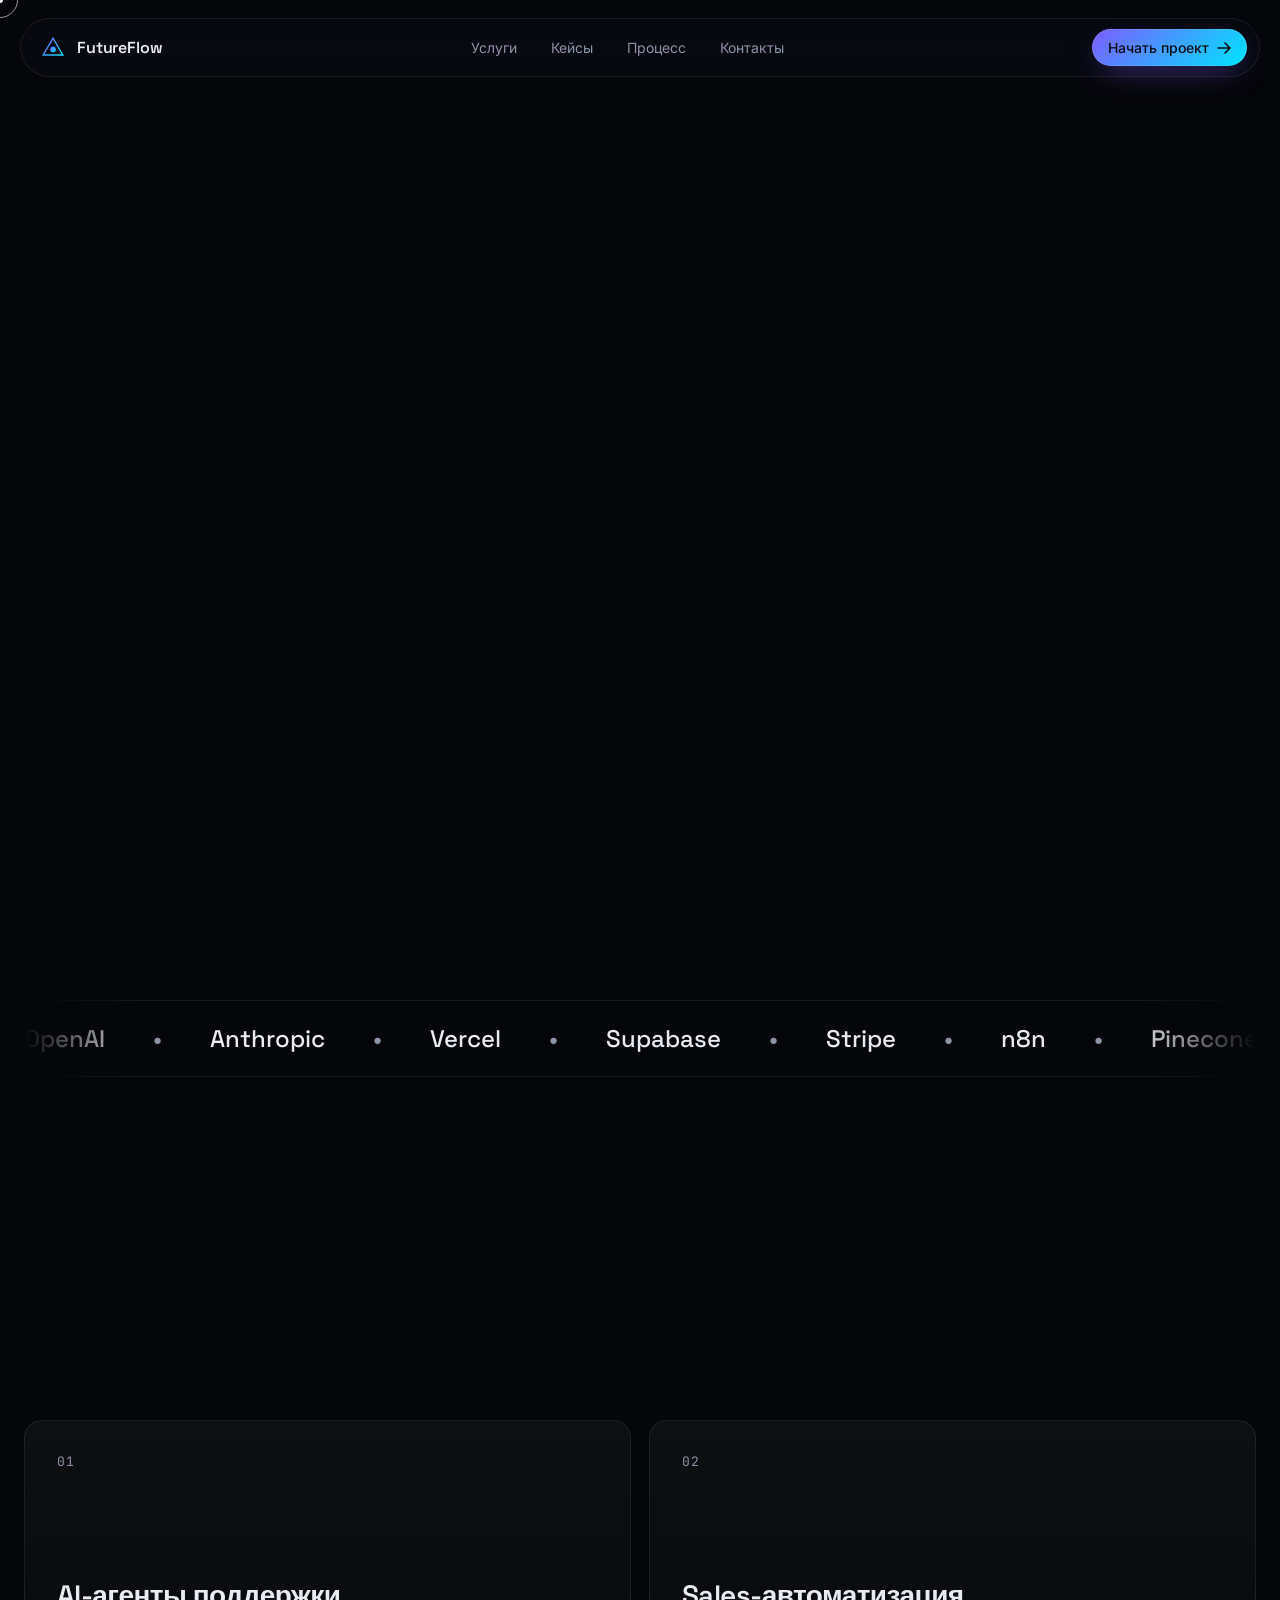
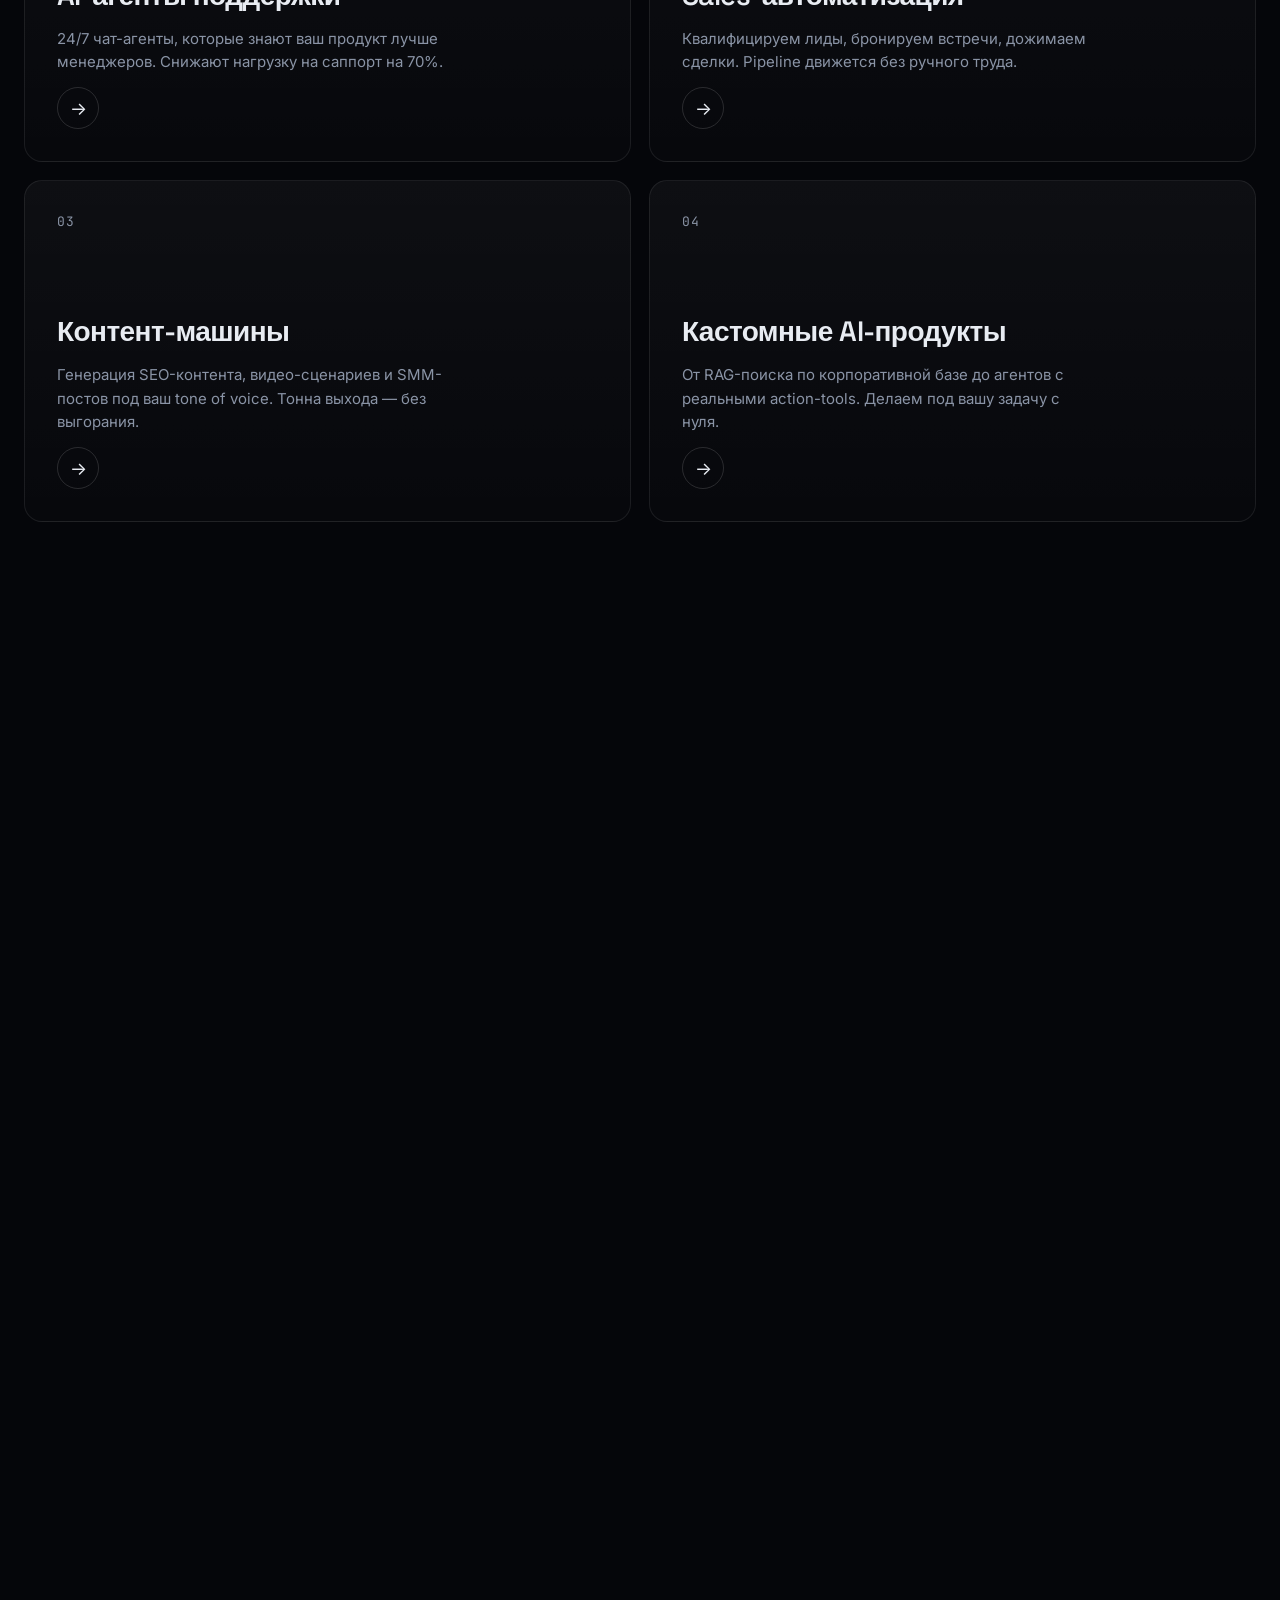
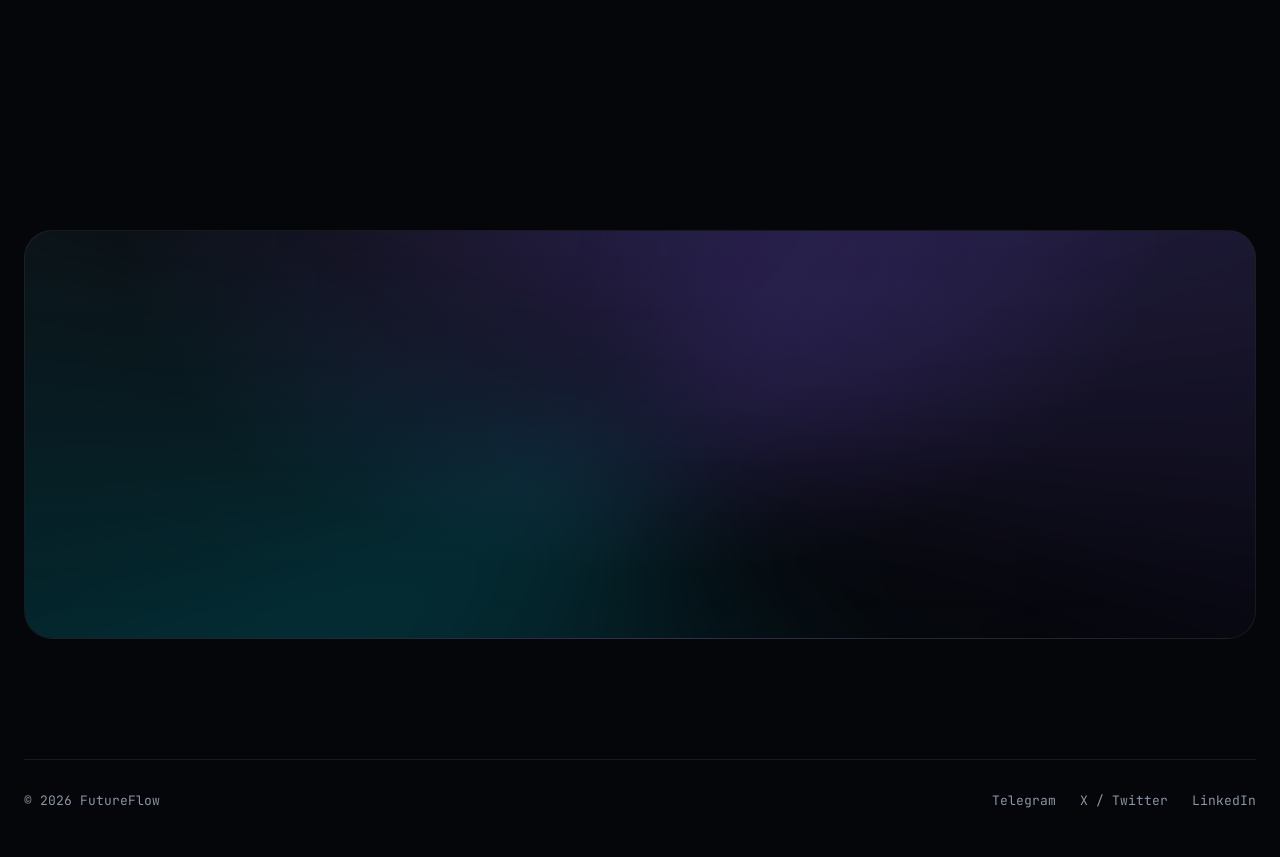
==== commit e36649df: "Redesign FutureFlow site with interactive WebGL hero, mouse-reactive canvas scenes, custom cursor an" ====
--- a/index.html
+++ b/index.html
@@ -1,3007 +1,221 @@
-<!DOCTYPE html>
+<!doctype html>
 <html lang="ru">
 <head>
-<meta charset="UTF-8">
-<meta name="viewport" content="width=device-width, initial-scale=1.0">
-<title>FutureFlow — AI-автоматизация, разработка сайтов и продвижение</title>
-<meta name="description" content="FutureFlow — AI-агенты, голосовые боты, разработка сайтов, SEO и контекстная реклама под ключ. Автоматизация бизнес-процессов и интеграция CRM/BI.">
-<meta name="robots" content="index,follow,max-image-preview:large">
-<meta name="theme-color" content="#06060a">
-<meta name="format-detection" content="telephone=no">
-<link rel="canonical" href="https://futureflow.ru/">
-<meta property="og:type" content="website">
-<meta property="og:locale" content="ru_RU">
-<meta property="og:site_name" content="FutureFlow">
-<meta property="og:url" content="https://futureflow.ru/">
-<meta property="og:title" content="FutureFlow — AI-автоматизация, сайты, продвижение">
-<meta property="og:description" content="AI-агенты, голосовые боты, разработка сайтов, SEO и реклама под ключ. Автоматизируем процессы и интегрируем CRM.">
-<meta name="twitter:card" content="summary_large_image">
-<meta name="twitter:title" content="FutureFlow — AI-автоматизация, сайты, продвижение">
-<meta name="twitter:description" content="AI-агенты, голосовые боты, разработка сайтов, SEO и реклама под ключ.">
-<link rel="icon" type="image/svg+xml" href="data:image/svg+xml,%3Csvg xmlns='http://www.w3.org/2000/svg' viewBox='0 0 32 32'%3E%3Crect x='8' y='8' width='16' height='16' rx='3' stroke='%234A86D8' stroke-width='2' fill='none'/%3E%3Cg stroke='%234A86D8' stroke-width='1.8' stroke-linecap='round'%3E%3Cline x1='12' y1='4' x2='12' y2='8'/%3E%3Cline x1='16' y1='4' x2='16' y2='8'/%3E%3Cline x1='20' y1='4' x2='20' y2='8'/%3E%3Cline x1='12' y1='24' x2='12' y2='28'/%3E%3Cline x1='16' y1='24' x2='16' y2='28'/%3E%3Cline x1='20' y1='24' x2='20' y2='28'/%3E%3Cline x1='4' y1='12' x2='8' y2='12'/%3E%3Cline x1='4' y1='16' x2='8' y2='16'/%3E%3Cline x1='4' y1='20' x2='8' y2='20'/%3E%3Cline x1='24' y1='12' x2='28' y2='12'/%3E%3Cline x1='24' y1='16' x2='28' y2='16'/%3E%3Cline x1='24' y1='20' x2='28' y2='20'/%3E%3C/g%3E%3C/svg%3E">
-<link rel="preconnect" href="https://fonts.googleapis.com">
-<link rel="preconnect" href="https://fonts.gstatic.com" crossorigin>
-<link href="https://fonts.googleapis.com/css2?family=Syne:wght@500;700;800&family=DM+Sans:wght@300;400;500;600&display=swap" rel="stylesheet">
-<script type="application/ld+json">
-{"@context":"https://schema.org","@type":"Organization","name":"FutureFlow","url":"https://futureflow.ru/","email":"hello@futureflow.ru","founder":{"@type":"Person","name":"Зайдель Адриан Патрик"},"description":"AI-автоматизация, разработка сайтов, SEO и контекстная реклама под ключ.","contactPoint":[{"@type":"ContactPoint","telephone":"+7-925-904-01-11","email":"hello@futureflow.ru","contactType":"sales","areaServed":"RU","availableLanguage":["ru","en"]}],"sameAs":["https://t.me/FutureFlowInc","https://wa.me/79661277767"]}
-</script>
-<style>
-:root {
-  --bg: #06060a;
-  --s1: #0e0e18;
-  --s2: #141422;
-  --s3: #1a1a2e;
-  --brand: #4A86D8;
-  --brand2: #6fa3e8;
-  --brand3: #2d6abf;
-  --acc1: #38d9b0;
-  --acc2: #f7a23a;
-  --acc3: #e45c8a;
-  --text: #eeeef8;
-  --muted: rgba(238,238,248,0.48);
-  --dim: rgba(238,238,248,0.2);
-  --border: rgba(255,255,255,0.06);
-  --border2: rgba(74,134,216,0.25);
-  --grad: linear-gradient(135deg, #4A86D8 0%, #38d9b0 100%);
-  --grad2: linear-gradient(135deg, #4A86D8 0%, #9b7ff4 100%);
-  --grad3: linear-gradient(135deg, #f7a23a 0%, #e45c8a 100%);
-  --radius: 16px;
-  --radius2: 24px;
-}
-*,*::before,*::after{box-sizing:border-box;margin:0;padding:0;cursor:inherit}
-body{cursor:default}
-a,button,[role="button"],[onclick]{cursor:pointer !important}
-html{scroll-behavior:smooth;font-size:16px}
-body{font-family:'DM Sans',sans-serif;background:var(--bg);color:var(--text);overflow-x:hidden}
-
-
-
-/* ══ NOISE ══ */
-body::after{content:'';position:fixed;inset:0;background:url("data:image/svg+xml,%3Csvg xmlns='http://www.w3.org/2000/svg'%3E%3Cfilter id='f'%3E%3CfeTurbulence baseFrequency='.85' numOctaves='4' stitchTiles='stitch'/%3E%3C/filter%3E%3Crect width='100%25' height='100%25' filter='url(%23f)' opacity='.035'/%3E%3C/svg%3E");pointer-events:none;z-index:998}
-
-/* ══ NAV ══ */
-nav{position:fixed;top:0;left:0;right:0;z-index:900;display:flex;align-items:center;justify-content:space-between;padding:20px 64px;backdrop-filter:blur(24px);-webkit-backdrop-filter:blur(24px);background:rgba(6,6,10,.75);border-bottom:1px solid var(--border);transition:padding .4s;gap:16px}
-nav.sh{padding:14px 64px}
-
-/* Hamburger */
-.hamburger{display:none;flex-direction:column;gap:5px;cursor:pointer;padding:4px;background:none;border:none;z-index:901}
-.hamburger span{width:22px;height:2px;background:var(--text);border-radius:2px;transition:all .3s;display:block}
-.hamburger.open span:nth-child(1){transform:rotate(45deg) translate(5px,5px)}
-.hamburger.open span:nth-child(2){opacity:0}
-.hamburger.open span:nth-child(3){transform:rotate(-45deg) translate(5px,-5px)}
-
-/* Mobile nav drawer */
-.nav-drawer{display:none;position:fixed;top:0;left:0;right:0;bottom:0;background:rgba(6,6,10,.97);backdrop-filter:blur(24px);z-index:800;flex-direction:column;align-items:center;justify-content:center;gap:32px;opacity:0;pointer-events:none;transition:opacity .3s}
-.nav-drawer.open{opacity:1;pointer-events:all}
-.nav-drawer a{font-family:'Syne',sans-serif;font-size:28px;font-weight:700;color:var(--text);text-decoration:none;transition:color .3s}
-.nav-drawer a:hover{color:var(--brand)}
-.logo-svg{display:flex;align-items:center;gap:10px;text-decoration:none}
-.logo-svg svg{width:32px;height:32px}
-.logo-text{font-family:'Syne',sans-serif;font-weight:800;font-size:20px;letter-spacing:-.3px;color:var(--text)}
-.logo-text span{color:var(--brand)}
-.nav-links{display:flex;gap:36px;list-style:none}
-.nav-links a{color:var(--muted);text-decoration:none;font-size:14px;font-weight:500;transition:color .3s;position:relative}
-.nav-links a::after{content:'';position:absolute;bottom:-4px;left:0;right:100%;height:1px;background:var(--brand);transition:right .3s}
-.nav-links a:hover{color:var(--text)}
-.nav-links a:hover::after{right:0}
-.nav-btn{padding:10px 22px;background:var(--brand);border-radius:100px;color:#fff;font-size:13px;font-weight:600;cursor:pointer;text-decoration:none;transition:transform .2s,box-shadow .3s;box-shadow:0 0 24px rgba(74,134,216,.35)}
-.nav-btn:hover{transform:scale(1.05);box-shadow:0 0 44px rgba(74,134,216,.55)}
-
-/* ══ HERO ══ */
-#hero{min-height:100vh;display:flex;align-items:center;justify-content:center;position:relative;overflow:hidden;padding:130px 64px 80px;text-align:center}
-.h-bg{position:absolute;inset:0;overflow:hidden}
-.orb{position:absolute;border-radius:50%;filter:blur(90px);animation:flt 10s ease-in-out infinite}
-.o1{width:700px;height:700px;background:radial-gradient(circle,rgba(74,134,216,.22) 0%,transparent 70%);top:-250px;left:-200px;animation-delay:0s}
-.o2{width:550px;height:550px;background:radial-gradient(circle,rgba(56,217,176,.16) 0%,transparent 70%);bottom:-150px;right:-80px;animation-delay:-4s}
-.o3{width:400px;height:400px;background:radial-gradient(circle,rgba(155,127,244,.12) 0%,transparent 70%);top:45%;left:55%;animation-delay:-7s}
-@keyframes flt{0%,100%{transform:translate(0,0) scale(1)}33%{transform:translate(25px,-25px) scale(1.04)}66%{transform:translate(-18px,18px) scale(.97)}}
-.h-grid{position:absolute;inset:0;background-image:linear-gradient(rgba(74,134,216,.04) 1px,transparent 1px),linear-gradient(90deg,rgba(74,134,216,.04) 1px,transparent 1px);background-size:72px 72px;mask-image:radial-gradient(ellipse 75% 75% at 50% 50%,black,transparent)}
-.h-content{position:relative;z-index:10;max-width:880px}
-.h-badge{display:inline-flex;align-items:center;gap:8px;padding:7px 18px;border:1px solid rgba(74,134,216,.38);border-radius:100px;font-size:12px;color:var(--brand2);font-weight:500;margin-bottom:32px;background:rgba(74,134,216,.08);animation:fu .8s ease both}
-.h-badge::before{content:'';width:6px;height:6px;border-radius:50%;background:var(--acc1);animation:pls 2s infinite}
-@keyframes pls{0%,100%{opacity:1;transform:scale(1)}50%{opacity:.4;transform:scale(1.6)}}
-.h-title{font-family:'Syne',sans-serif;font-size:clamp(44px,7.5vw,92px);font-weight:800;line-height:1.03;letter-spacing:-3.5px;margin-bottom:26px;animation:fu .8s ease .1s both}
-.h-title .g1{background:var(--grad);-webkit-background-clip:text;-webkit-text-fill-color:transparent;background-clip:text}
-.h-title .g2{background:var(--grad3);-webkit-background-clip:text;-webkit-text-fill-color:transparent;background-clip:text}
-.h-sub{font-size:18px;line-height:1.72;color:var(--muted);max-width:560px;margin:0 auto 44px;font-weight:300;animation:fu .8s ease .2s both}
-.h-acts{display:flex;gap:14px;justify-content:center;flex-wrap:wrap;animation:fu .8s ease .28s both}
-.btn-p{padding:15px 34px;background:var(--brand);border:none;border-radius:100px;color:#fff;font-size:15px;font-weight:600;cursor:pointer;text-decoration:none;transition:transform .2s,box-shadow .3s;box-shadow:0 0 36px rgba(74,134,216,.38);position:relative;overflow:hidden}
-.btn-p::after{content:'';position:absolute;inset:0;background:linear-gradient(rgba(255,255,255,.12),transparent);pointer-events:none}
-.btn-p:hover{transform:translateY(-2px) scale(1.02);box-shadow:0 8px 52px rgba(74,134,216,.55)}
-.btn-g{padding:15px 34px;border:1px solid var(--border2);border-radius:100px;color:var(--text);font-size:15px;font-weight:500;cursor:pointer;text-decoration:none;transition:border-color .3s,background .3s}
-.btn-g:hover{border-color:rgba(74,134,216,.5);background:rgba(74,134,216,.09)}
-.h-stats{display:flex;gap:60px;justify-content:center;margin-top:72px;padding-top:56px;border-top:1px solid var(--border);animation:fu .8s ease .38s both;flex-wrap:wrap;gap:40px}
-.s-num{font-family:'Syne',sans-serif;font-size:42px;font-weight:800;line-height:1;background:var(--grad);-webkit-background-clip:text;-webkit-text-fill-color:transparent;background-clip:text}
-.s-lbl{font-size:12px;color:var(--muted);margin-top:7px;font-weight:400}
-@keyframes fu{from{opacity:0;transform:translateY(28px)}to{opacity:1;transform:translateY(0)}}
-
-/* ══ MARQUEE ══ */
-.mq{padding:20px 0;border-top:1px solid var(--border);border-bottom:1px solid var(--border);overflow:hidden;background:var(--s1)}
-.mq-track{display:flex;animation:mq 35s linear infinite;width:max-content}
-.mq-item{padding:0 32px;font-size:12px;font-weight:500;color:var(--muted);letter-spacing:1.5px;text-transform:uppercase;display:flex;align-items:center;gap:18px;white-space:nowrap}
-.mq-item::after{content:'✦';color:var(--brand);font-size:9px}
-@keyframes mq{from{transform:translateX(0)}to{transform:translateX(-50%)}}
-
-/* ══ SECTION WRAPPER ══ */
-.sec{padding:110px 64px;position:relative}
-.sec-lbl{display:inline-flex;align-items:center;gap:10px;font-size:11px;font-weight:600;text-transform:uppercase;letter-spacing:2.5px;color:var(--brand);margin-bottom:18px}
-.sec-lbl::before{content:'';width:18px;height:1px;background:var(--brand)}
-.sec-h{font-family:'Syne',sans-serif;font-size:clamp(30px,4vw,52px);font-weight:800;line-height:1.14;letter-spacing:-2px;margin-bottom:18px}
-.sec-h span{background:var(--grad);-webkit-background-clip:text;-webkit-text-fill-color:transparent;background-clip:text}
-.sec-sub{font-size:16px;color:var(--muted);line-height:1.72;font-weight:300;max-width:520px}
-.rv{opacity:0;transform:translateY(36px);transition:opacity .7s ease,transform .7s ease}
-.rv.vi{opacity:1;transform:none}
-
-/* ══ SERVICES (what we do) ══ */
-#services{background:var(--s1)}
-.srv-hdr{display:flex;justify-content:space-between;align-items:flex-end;margin-bottom:64px;flex-wrap:wrap;gap:24px}
-.srv-tabs{display:flex;gap:8px;flex-wrap:wrap;margin-bottom:40px}
-.tab-btn{padding:8px 20px;border-radius:100px;border:1px solid var(--border);font-size:13px;font-weight:500;color:var(--muted);background:transparent;cursor:pointer;transition:all .3s}
-.tab-btn.act{border-color:var(--brand);background:rgba(74,134,216,.12);color:var(--text)}
-.srv-grid{display:grid;grid-template-columns:repeat(3,1fr);gap:2px}
-.srv-card{background:var(--bg);padding:44px 38px;position:relative;overflow:hidden;transition:background .4s;cursor:default;z-index:1}
-.srv-card:hover{background:var(--s2);overflow:visible;z-index:5}
-.srv-card::before{content:'';position:absolute;top:0;left:0;right:0;height:2px;background:var(--grad);transform:scaleX(0);transition:transform .4s;transform-origin:left}
-.srv-card:hover::before{transform:scaleX(1)}
-.srv-card::after{content:'';position:absolute;bottom:0;right:0;width:120px;height:120px;background:radial-gradient(circle,rgba(74,134,216,.07) 0%,transparent 70%);pointer-events:none;transition:opacity .4s;opacity:0}
-.srv-card:hover::after{opacity:1}
-.srv-ico{width:50px;height:50px;border-radius:12px;display:flex;align-items:center;justify-content:center;font-size:22px;margin-bottom:24px}
-.ic-b{background:rgba(74,134,216,.14)}
-.ic-t{background:rgba(56,217,176,.12)}
-.ic-p{background:rgba(155,127,244,.12)}
-.ic-o{background:rgba(247,162,58,.12)}
-.ic-r{background:rgba(228,92,138,.12)}
-.ic-g{background:rgba(80,220,120,.12)}
-.srv-n{position:absolute;top:24px;right:38px;font-family:'Syne',sans-serif;font-size:10px;font-weight:700;color:rgba(255,255,255,.08);letter-spacing:1px}
-.srv-title{font-family:'Syne',sans-serif;font-size:17px;font-weight:700;letter-spacing:-.3px;margin-bottom:12px}
-.srv-desc{font-size:13.5px;color:var(--muted);line-height:1.68;font-weight:300}
-.srv-tags{display:flex;flex-wrap:wrap;gap:7px;margin-top:22px}
-.tag{padding:4px 11px;border:1px solid var(--border);border-radius:100px;font-size:10.5px;color:var(--muted);font-weight:500;letter-spacing:.2px;transition:border-color .3s,color .3s}
-.srv-card:hover .tag{border-color:rgba(74,134,216,.3);color:rgba(238,238,248,.65)}
-
-/* ══ PROJECTS SHOWCASE ══ */
-#projects{background:var(--bg)}
-.proj-hdr{margin-bottom:56px}
-.proj-grid{display:grid;grid-template-columns:1fr 1fr;gap:20px}
-.proj-more{margin-top:48px;padding:36px 44px;border:1px solid var(--border);border-radius:var(--radius2);background:linear-gradient(135deg,rgba(74,134,216,.06),rgba(56,217,176,.04));text-align:center}
-.proj-more p{font-size:15px;color:var(--muted);line-height:1.7;font-weight:300;max-width:620px;margin:0 auto 22px}
-.proj-more p strong{color:var(--text);font-weight:600;background:var(--grad);-webkit-background-clip:text;-webkit-text-fill-color:transparent;background-clip:text}
-.proj-more .btn-g{display:inline-block}
-.proj-card{border-radius:var(--radius2);border:1px solid var(--border);overflow:hidden;cursor:default;transition:border-color .4s,transform .4s;background:var(--s1);position:relative}
-.proj-card:hover{border-color:var(--border2);transform:translateY(-4px)}
-.proj-card.big{grid-column:1/-1;display:grid;grid-template-columns:1fr 1fr;min-height:280px}
-.proj-img{height:220px;position:relative;overflow:hidden;display:flex;align-items:center;justify-content:center}
-.proj-card.big .proj-img{height:auto;min-height:280px}
-.proj-img-bg{position:absolute;inset:0;display:flex;align-items:center;justify-content:center;font-size:72px;transition:transform .5s;opacity:.15}
-.proj-card:hover .proj-img-bg{transform:scale(1.1)}
-.proj-badge{position:absolute;top:16px;left:16px;padding:4px 12px;border-radius:100px;font-size:10.5px;font-weight:600;letter-spacing:.5px;text-transform:uppercase}
-.pb-blue{background:rgba(74,134,216,.2);color:var(--brand2)}
-.pb-teal{background:rgba(56,217,176,.15);color:var(--acc1)}
-.pb-orange{background:rgba(247,162,58,.15);color:var(--acc2)}
-.pb-pink{background:rgba(228,92,138,.15);color:var(--acc3)}
-.pb-purple{background:rgba(155,127,244,.15);color:#b09af8}
-.pb-green{background:rgba(80,220,120,.15);color:#50dc78}
-.proj-body{padding:28px 32px}
-.proj-card.big .proj-body{padding:40px 44px;display:flex;flex-direction:column;justify-content:center}
-.proj-cat{font-size:10.5px;font-weight:600;text-transform:uppercase;letter-spacing:2px;color:var(--brand);margin-bottom:12px}
-.proj-title{font-family:'Syne',sans-serif;font-size:18px;font-weight:700;letter-spacing:-.3px;margin-bottom:10px;line-height:1.3}
-.proj-card.big .proj-title{font-size:24px;margin-bottom:14px}
-.proj-desc{font-size:13.5px;color:var(--muted);line-height:1.68;font-weight:300;margin-bottom:20px}
-.proj-stack{display:flex;flex-wrap:wrap;gap:6px}
-.stack-tag{padding:4px 10px;background:rgba(74,134,216,.08);border-radius:6px;font-size:11px;color:var(--brand2);font-weight:500}
-.proj-metrics{display:flex;gap:28px;margin-top:24px;padding-top:24px;border-top:1px solid var(--border)}
-.pm-num{font-family:'Syne',sans-serif;font-size:26px;font-weight:800;background:var(--grad);-webkit-background-clip:text;-webkit-text-fill-color:transparent;background-clip:text}
-.pm-lbl{font-size:11px;color:var(--muted);margin-top:3px}
-
-/* Decorative illustration in proj-img */
-.ill{position:relative;z-index:2}
-
-/* ══ PROCESS ══ */
-#process{background:var(--s1)}
-.steps{margin-top:72px;position:relative}
-.steps::before{content:'';position:absolute;left:39px;top:0;bottom:0;width:1px;background:linear-gradient(to bottom,var(--brand),var(--acc1),transparent)}
-.step{display:flex;gap:44px;padding:44px 0;position:relative;opacity:0;transform:translateX(-18px);transition:opacity .6s,transform .6s}
-.step.vi{opacity:1;transform:none}
-.step:not(:last-child){border-bottom:1px solid var(--border)}
-.s-dot{width:80px;height:80px;min-width:80px;border-radius:50%;background:var(--s2);border:1px solid var(--border);display:flex;align-items:center;justify-content:center;font-family:'Syne',sans-serif;font-size:17px;font-weight:700;color:var(--brand);position:relative;z-index:1;transition:background .3s,border-color .3s}
-.step:hover .s-dot{background:rgba(74,134,216,.15);border-color:rgba(74,134,216,.4)}
-.s-body{flex:1;padding-top:20px;max-width:680px}
-.s-title{font-family:'Syne',sans-serif;font-size:21px;font-weight:700;letter-spacing:-.3px;margin-bottom:10px}
-.s-desc{font-size:14.5px;color:var(--muted);line-height:1.7;font-weight:300;max-width:640px}
-
-/* ══ INDUSTRIES ══ */
-#industries{background:var(--bg)}
-.ind-grid{display:grid;grid-template-columns:repeat(4,1fr);gap:16px;margin-top:56px}
-.ind-card{padding:32px 28px;border-radius:var(--radius);border:1px solid var(--border);background:var(--s1);transition:border-color .3s,background .3s;cursor:default}
-.ind-card:hover{border-color:var(--border2);background:var(--s2)}
-.ind-ico{font-size:28px;margin-bottom:16px}
-.ind-title{font-family:'Syne',sans-serif;font-size:15px;font-weight:700;margin-bottom:8px}
-.ind-desc{font-size:12.5px;color:var(--muted);line-height:1.6;font-weight:300}
-
-/* ══ TECH ══ */
-#tech{background:var(--s1)}
-.tech-groups{display:grid;grid-template-columns:repeat(3,1fr);gap:20px;margin-top:56px}
-.tech-group{background:var(--bg);border-radius:var(--radius);border:1px solid var(--border);padding:28px 28px;transition:border-color .3s}
-.tech-group:hover{border-color:var(--border2)}
-.tg-title{font-size:11px;font-weight:600;text-transform:uppercase;letter-spacing:2px;color:var(--muted);margin-bottom:18px}
-.tg-items{display:flex;flex-wrap:wrap;gap:8px}
-.tg-item{padding:6px 14px;background:var(--s1);border:1px solid var(--border);border-radius:8px;font-size:12.5px;font-weight:500;color:var(--text);transition:border-color .3s,background .3s}
-.tg-item:hover{border-color:var(--border2);background:rgba(74,134,216,.08)}
-
-/* ══ PRICING ══ */
-#pricing{background:var(--bg)}
-.price-grid{display:grid;grid-template-columns:repeat(3,1fr);gap:20px;margin-top:56px}
-.plan{background:var(--s1);border-radius:var(--radius2);padding:44px 36px;border:1px solid var(--border);transition:transform .3s;position:relative;overflow:hidden}
-.plan:hover{transform:translateY(-4px)}
-.plan.pop{border-color:rgba(74,134,216,.38);background:var(--s2)}
-.plan.pop::before{content:'Популярный';position:absolute;top:18px;right:18px;padding:4px 12px;background:var(--brand);border-radius:100px;font-size:10.5px;font-weight:600;color:#fff}
-.p-name{font-family:'Syne',sans-serif;font-size:12px;font-weight:700;letter-spacing:2px;text-transform:uppercase;color:var(--muted);margin-bottom:18px}
-.p-price{font-family:'Syne',sans-serif;font-size:44px;font-weight:800;letter-spacing:-2px;line-height:1;margin-bottom:6px}
-.p-price span{font-size:18px;font-weight:400;color:var(--muted)}
-.p-period{font-size:12.5px;color:var(--muted);margin-bottom:32px}
-.p-div{height:1px;background:var(--border);margin-bottom:28px}
-.p-feats{list-style:none;display:flex;flex-direction:column;gap:12px;margin-bottom:32px}
-.p-feats li{font-size:13.5px;color:var(--muted);display:flex;gap:10px;align-items:flex-start}
-.p-feats li::before{content:'✓';color:var(--acc1);font-weight:700;flex-shrink:0;margin-top:1px}
-.p-btn{display:block;width:100%;padding:13px;border-radius:100px;text-align:center;font-size:14px;font-weight:600;cursor:pointer;text-decoration:none;transition:all .3s}
-.p-btn.ghost{border:1px solid var(--border2);color:var(--text)}
-.p-btn.ghost:hover{border-color:rgba(74,134,216,.55);background:rgba(74,134,216,.08)}
-.p-btn.fill{background:var(--brand);color:#fff;box-shadow:0 0 28px rgba(74,134,216,.32)}
-.p-btn.fill:hover{box-shadow:0 0 48px rgba(74,134,216,.5);transform:scale(1.02)}
-
-/* ══ CTA ══ */
-#cta{background:var(--s1)}
-.cta-box{background:var(--s2);border-radius:32px;padding:96px 80px;border:1px solid var(--border);text-align:center;position:relative;overflow:hidden}
-.cta-box::before{content:'';position:absolute;top:-180px;left:50%;transform:translateX(-50%);width:600px;height:600px;background:radial-gradient(circle,rgba(74,134,216,.18) 0%,transparent 70%);pointer-events:none}
-.cta-box::after{content:'';position:absolute;bottom:-150px;right:-100px;width:400px;height:400px;background:radial-gradient(circle,rgba(56,217,176,.1) 0%,transparent 70%);pointer-events:none}
-.cta-title{font-family:'Syne',sans-serif;font-size:clamp(34px,5vw,58px);font-weight:800;letter-spacing:-2.5px;line-height:1.1;margin-bottom:22px;position:relative;z-index:1}
-.cta-sub{font-size:16px;color:var(--muted);margin-bottom:44px;font-weight:300;position:relative;z-index:1}
-.cta-acts{display:flex;gap:14px;justify-content:center;flex-wrap:wrap;position:relative;z-index:1}
-.cta-contacts{display:flex;justify-content:center;gap:44px;margin-top:56px;padding-top:44px;border-top:1px solid var(--border);flex-wrap:wrap;position:relative;z-index:1}
-.cc-item{display:flex;align-items:center;gap:14px}
-.cc-ico{width:44px;height:44px;border-radius:12px;background:rgba(74,134,216,.1);display:flex;align-items:center;justify-content:center;font-size:18px}
-.cc-lbl{font-size:10.5px;color:var(--muted);text-transform:uppercase;letter-spacing:1.2px;margin-bottom:3px}
-.cc-val{font-size:14.5px;font-weight:500}
-
-/* ══ FOOTER ══ */
-footer{background:var(--s1);border-top:1px solid var(--border);padding:64px 64px 0}
-.ft-top{display:grid;grid-template-columns:2fr 1fr 1fr 1fr;gap:48px;padding-bottom:48px;border-bottom:1px solid var(--border)}
-.ft-col{}
-.ft-about{font-size:13px;color:var(--muted);line-height:1.7;margin-top:16px;max-width:260px}
-.ft-org{font-size:12px;color:var(--dim);line-height:1.7;margin-top:16px}
-.ft-col-title{font-family:'Syne',sans-serif;font-size:11px;font-weight:700;letter-spacing:2px;text-transform:uppercase;color:var(--muted);margin-bottom:14px}
-.ft-nav{list-style:none;display:flex;flex-direction:column;gap:10px}
-.ft-nav a{font-size:13px;color:var(--dim);text-decoration:none;transition:color .3s;cursor:pointer}
-.ft-nav a:hover{color:var(--text)}
-.ft-socials{display:flex;gap:10px;margin-top:12px}
-.ft-soc{width:36px;height:36px;border-radius:10px;border:1px solid var(--border);display:flex;align-items:center;justify-content:center;font-size:11px;font-weight:700;color:var(--muted);text-decoration:none;transition:border-color .3s,color .3s;cursor:pointer}
-.ft-soc:hover{border-color:var(--border2);color:var(--brand)}
-.ft-bottom{display:flex;justify-content:space-between;align-items:center;flex-wrap:wrap;gap:16px;padding:24px 0}
-.ft-copy{font-size:12px;color:var(--dim)}
-.ft-legal{display:flex;gap:24px;list-style:none;flex-wrap:wrap}
-.ft-legal a{font-size:12px;color:var(--dim);text-decoration:none;transition:color .3s;cursor:pointer}
-.ft-legal a:hover{color:var(--brand)}
-
-/* ══ SCROLLBAR ══ */
-::-webkit-scrollbar{width:6px}
-::-webkit-scrollbar-track{background:var(--bg)}
-::-webkit-scrollbar-thumb{background:rgba(74,134,216,.3);border-radius:3px}
-
-/* ══ RESPONSIVE ══ */
-@media(max-width:1200px){
-  nav{padding:18px 32px}
-  nav.sh{padding:12px 32px}
-  .sec{padding:90px 40px}
-  .nav-links{gap:22px}
-  .nav-links a{font-size:13px}
-}
-@media(max-width:1100px){
-  .srv-grid{grid-template-columns:repeat(2,1fr)}
-  .tech-groups{grid-template-columns:repeat(2,1fr)}
-  .ind-grid{grid-template-columns:repeat(2,1fr)}
-  .proj-card.big{grid-template-columns:1fr}
-  .proj-card.big .proj-img{min-height:200px;height:200px}
-  .h-stats{gap:28px}
-  .s-num{font-size:32px}
-}
-@media(max-width:960px){
-  nav{padding:14px 24px}
-  nav.sh{padding:10px 24px}
-  .nav-links{gap:16px}
-  .nav-links a{font-size:12px}
-  .logo-text{font-size:17px}
-  .sec{padding:80px 32px}
-  .price-grid{grid-template-columns:repeat(2,1fr)}
-  footer{padding:48px 32px 0}
-  /* Footer on tablets / small laptops: 2x2 grid — org block in one
-     cell, three nav columns share the remaining cells. No empty space. */
-  .ft-top{grid-template-columns:1fr 1fr;gap:32px 40px}
-  .ft-col:first-child{grid-column:auto}
-  .price-grid .plan:last-child{grid-column:1/-1;max-width:420px;margin:0 auto;width:100%}
-  .h-title{letter-spacing:-2px}
-}
-@media(max-width:800px){
-  nav{padding:14px 20px}
-  nav.sh{padding:10px 20px}
-  .nav-links{display:none}
-  .hamburger{display:flex}
-  .nav-drawer{display:flex}
-  .nav-btn{display:none}
-  .sec{padding:72px 20px}
-  #hero{padding:100px 20px 56px}
-  .h-title{letter-spacing:-1.5px;font-size:clamp(36px,9vw,60px)}
-  .h-sub{font-size:15px}
-  .h-badge{font-size:10px;padding:6px 14px;text-align:center}
-  .h-stats{gap:20px;flex-wrap:wrap;justify-content:space-around}
-  .s-num{font-size:28px}
-  .s-lbl{font-size:11px}
-  .sec-h{font-size:clamp(24px,6vw,40px);letter-spacing:-1.2px}
-  .srv-grid{grid-template-columns:1fr}
-  .proj-grid{grid-template-columns:1fr}
-  .proj-card.big{grid-template-columns:1fr}
-  .proj-card.big .proj-body{padding:28px 24px}
-  .proj-card.big .proj-title{font-size:18px}
-  .price-grid{grid-template-columns:1fr}
-  .price-grid .plan:last-child{grid-column:auto;max-width:none;margin:0}
-  .tech-groups{grid-template-columns:1fr}
-  .ind-grid{grid-template-columns:repeat(2,1fr)}
-  .cta-box{padding:48px 20px}
-  .cta-contacts{gap:24px}
-  footer{padding:48px 20px 0}
-  /* Footer 2x2 grid: org + 3 nav columns fill all four cells. */
-  .ft-top{grid-template-columns:1fr 1fr;gap:32px 24px}
-  .ft-col:first-child{grid-column:auto}
-  .ft-bottom{flex-direction:column;text-align:center;gap:12px}
-  .ft-legal{justify-content:center}
-  .srv-hdr{flex-direction:column;align-items:flex-start}
-  .steps::before{display:none}
-  .step{gap:20px}
-  .s-dot{width:56px;height:56px;min-width:56px;font-size:14px}
-  .proj-body{padding:20px}
-  .proj-img{height:160px}
-  .pm-num{font-size:20px}
-}
-@media(max-width:520px){
-  .ft-top{grid-template-columns:1fr}
-  .ft-col:first-child{grid-column:auto}
-  .h-acts{flex-direction:column;align-items:center}
-  .btn-p,.btn-g{width:100%;text-align:center;padding:14px 20px}
-  .cta-acts{flex-direction:column;align-items:center}
-  .cta-acts .btn-p,.cta-acts .btn-g{width:100%;text-align:center}
-  .cta-contacts{flex-direction:column;align-items:flex-start;gap:20px}
-  .proj-metrics{flex-direction:column;gap:12px}
-  .nav-btn{padding:8px 14px;font-size:12px}
-  .logo-text{font-size:15px}
-  .p-price{font-size:34px}
-}
-
-/* ══ LIGHT THEME ══ */
-[data-theme="light"] {
-  --bg: #f0f2f8;
-  --s1: #e8eaf4;
-  --s2: #dfe2f0;
-  --s3: #d6d9eb;
-  --brand: #2d6abf;
-  --brand2: #1a55a8;
-  --brand3: #4a86d8;
-  --acc1: #0d9e85;
-  --acc2: #d4860a;
-  --acc3: #c0345e;
-  --text: #0f1020;
-  --muted: rgba(15,16,32,0.55);
-  --dim: rgba(15,16,32,0.35);
-  --border: rgba(0,0,0,0.08);
-  --border2: rgba(45,106,191,0.3);
-  --grad: linear-gradient(135deg, #2d6abf 0%, #0d9e85 100%);
-  --grad2: linear-gradient(135deg, #2d6abf 0%, #7b5cf0 100%);
-  --grad3: linear-gradient(135deg, #d4860a 0%, #c0345e 100%);
-}
-
-[data-theme="light"] body::after { opacity: 0.015; }
-[data-theme="light"] #cur { background: var(--brand); }
-[data-theme="light"] #cur2 { border-color: rgba(45,106,191,0.4); }
-[data-theme="light"] nav { background: rgba(240,242,248,0.85); }
-[data-theme="light"] .orb1 { background: radial-gradient(circle,rgba(45,106,191,.18) 0%,transparent 70%); }
-[data-theme="light"] .orb2 { background: radial-gradient(circle,rgba(13,158,133,.13) 0%,transparent 70%); }
-[data-theme="light"] .orb3 { background: radial-gradient(circle,rgba(123,92,240,.1) 0%,transparent 70%); }
-[data-theme="light"] .h-grid { background-image: linear-gradient(rgba(45,106,191,.06) 1px,transparent 1px),linear-gradient(90deg,rgba(45,106,191,.06) 1px,transparent 1px); }
-[data-theme="light"] .srv-card { background: #f0f2f8; }
-[data-theme="light"] .srv-card:hover { background: #e8eaf4; }
-[data-theme="light"] .proj-card { background: #e8eaf4; }
-[data-theme="light"] .proj-card.big { background: #dfe2f0; }
-[data-theme="light"] .plan { background: #e8eaf4; }
-[data-theme="light"] .plan.pop { background: #dfe2f0; }
-[data-theme="light"] .cta-box { background: #dfe2f0; }
-[data-theme="light"] .tech-group { background: #f0f2f8; }
-[data-theme="light"] .tg-item { background: #e8eaf4; }
-[data-theme="light"] .ind-card { background: #e8eaf4; }
-[data-theme="light"] .s-dot { background: #dfe2f0; }
-[data-theme="light"] .stack-tag { background: rgba(45,106,191,.1); color: var(--brand); }
-[data-theme="light"] footer { background: #e8eaf4; }
-[data-theme="light"] .ft-top { border-bottom-color: rgba(0,0,0,.08); }
-[data-theme="light"] ::-webkit-scrollbar-track { background: #f0f2f8; }
-[data-theme="light"] ::-webkit-scrollbar-thumb { background: rgba(45,106,191,.25); }
-
-/* ── LIGHT THEME — fixes for previously-invisible text ── */
-[data-theme="light"] .srv-n { color: rgba(15,16,32,.10); }
-[data-theme="light"] .srv-card:hover .tag { border-color: rgba(45,106,191,.35); color: rgba(15,16,32,.7); }
-[data-theme="light"] .h-title .g1 {
-  background: linear-gradient(135deg, #1a55a8 0%, #0d9e85 100%);
-  -webkit-background-clip: text; background-clip: text; -webkit-text-fill-color: transparent;
-}
-[data-theme="light"] .h-title .g2 {
-  background: linear-gradient(135deg, #c66a08 0%, #a82a52 100%);
-  -webkit-background-clip: text; background-clip: text; -webkit-text-fill-color: transparent;
-}
-[data-theme="light"] .s-num,
-[data-theme="light"] .pm-num,
-[data-theme="light"] .sec-h span {
-  background: linear-gradient(135deg, #1a55a8 0%, #0d9e85 100%);
-  -webkit-background-clip: text; background-clip: text; -webkit-text-fill-color: transparent;
-}
-[data-theme="light"] .h-title { color: var(--text); }
-[data-theme="light"] .mq { background: #e8eaf4; }
-[data-theme="light"] .mq-item { color: rgba(15,16,32,.55); }
-[data-theme="light"] .mq-item::after { color: var(--brand); }
-[data-theme="light"] .h-badge { background: rgba(45,106,191,.08); border-color: rgba(45,106,191,.35); color: var(--brand2); }
-[data-theme="light"] .nav-btn { color: #fff; }
-[data-theme="light"] .btn-p { color: #fff; }
-[data-theme="light"] .p-btn.fill { color: #fff; }
-[data-theme="light"] .p-feats li::before { color: #0d9e85; }
-[data-theme="light"] .plan.pop::before { color: #fff; }
-[data-theme="light"] .proj-img-bg { opacity: .35; }
-[data-theme="light"] .proj-card.big .proj-img,
-[data-theme="light"] .proj-card .proj-img {
-  filter: saturate(1.15) brightness(1.05);
-}
-/* SVG illustration in featured project — white text/strokes invisible on light */
-[data-theme="light"] .ill text[fill="#4A86D8"] { fill: #1a55a8; }
-[data-theme="light"] .ill text[fill="#38d9b0"] { fill: #0d9e85; }
-[data-theme="light"] .ill text[fill="#b09af8"] { fill: #6a4fd8; }
-[data-theme="light"] .ill rect { stroke-opacity: 1; }
-[data-theme="light"] .ill rect[fill^="rgba(74,134,216"] { fill: rgba(45,106,191,.18); stroke: rgba(45,106,191,.55); }
-[data-theme="light"] .ill rect[fill^="rgba(56,217,176"] { fill: rgba(13,158,133,.18); stroke: rgba(13,158,133,.55); }
-[data-theme="light"] .ill rect[fill^="rgba(155,127,244"] { fill: rgba(123,92,240,.18); stroke: rgba(123,92,240,.55); }
-[data-theme="light"] .ill path[stroke^="rgba(255,255,255"] { stroke: rgba(15,16,32,.5); }
-[data-theme="light"] .ill marker path { stroke: rgba(15,16,32,.55); }
-[data-theme="light"] .proj-badge.pb-blue { background: rgba(45,106,191,.18); color: #1a55a8; }
-[data-theme="light"] .proj-badge.pb-teal { background: rgba(13,158,133,.18); color: #0d7d68; }
-[data-theme="light"] .proj-badge.pb-orange { background: rgba(212,134,10,.18); color: #a05f00; }
-[data-theme="light"] .proj-badge.pb-pink { background: rgba(192,52,94,.18); color: #a82a52; }
-[data-theme="light"] .proj-badge.pb-purple { background: rgba(123,92,240,.2); color: #5b3fd0; }
-[data-theme="light"] .proj-badge.pb-green { background: rgba(40,170,80,.18); color: #1d7a3d; }
-[data-theme="light"] .stack-tag { background: rgba(45,106,191,.12); color: #1a55a8; }
-[data-theme="light"] .ic-b { background: rgba(45,106,191,.14); }
-[data-theme="light"] .ic-t { background: rgba(13,158,133,.14); }
-[data-theme="light"] .ic-p { background: rgba(123,92,240,.14); }
-[data-theme="light"] .ic-o { background: rgba(212,134,10,.14); }
-[data-theme="light"] .ic-r { background: rgba(192,52,94,.14); }
-[data-theme="light"] .ic-g { background: rgba(40,170,80,.14); }
-[data-theme="light"] .step:hover .s-dot { background: rgba(45,106,191,.15); border-color: rgba(45,106,191,.45); }
-[data-theme="light"] .steps::before { background: linear-gradient(to bottom,#1a55a8,#0d9e85,transparent); }
-[data-theme="light"] #modalOverlay { background: rgba(15,16,32,.6); }
-[data-theme="light"] #modalBox { background: #ffffff; border-color: rgba(45,106,191,.28); }
-[data-theme="light"] .cta-box::before { background: radial-gradient(circle,rgba(45,106,191,.22) 0%,transparent 70%); }
-[data-theme="light"] .cta-box::after { background: radial-gradient(circle,rgba(13,158,133,.14) 0%,transparent 70%); }
-[data-theme="light"] .cta-title span { color: #1a55a8; }
-[data-theme="light"] .cc-ico { background: rgba(45,106,191,.12); }
-[data-theme="light"] .nav-btn { box-shadow: 0 0 24px rgba(45,106,191,.3); }
-[data-theme="light"] .btn-p { box-shadow: 0 0 36px rgba(45,106,191,.32); }
-[data-theme="light"] .p-btn.fill { box-shadow: 0 0 28px rgba(45,106,191,.3); }
-[data-theme="light"] .o1{background:radial-gradient(circle,rgba(45,106,191,.22) 0%,transparent 70%);}
-[data-theme="light"] .o2{background:radial-gradient(circle,rgba(13,158,133,.16) 0%,transparent 70%);}
-[data-theme="light"] .o3{background:radial-gradient(circle,rgba(123,92,240,.14) 0%,transparent 70%);}
-
-/* Theme toggle button */
-.theme-toggle {
-  width: 44px; height: 24px;
-  background: var(--s2);
-  border: 1px solid var(--border2);
-  border-radius: 100px;
-  cursor: pointer;
-  position: relative;
-  transition: background .3s, border-color .3s;
-  flex-shrink: 0;
-  display: flex;
-  align-items: center;
-  padding: 2px;
-}
-.theme-toggle::after {
-  content: '';
-  width: 18px; height: 18px;
-  border-radius: 50%;
-  background: var(--brand);
-  transition: transform .3s, background .3s;
-  box-shadow: 0 1px 4px rgba(0,0,0,.2);
-  flex-shrink: 0;
-}
-[data-theme="light"] .theme-toggle::after { transform: translateX(20px); }
-[data-theme="light"] .theme-toggle { background: rgba(45,106,191,.15); }
-
-.theme-toggle-wrap {
-  display: flex;
-  align-items: center;
-  gap: 8px;
-}
-.theme-icon {
-  display: inline-flex;
-  align-items: center;
-  justify-content: center;
-  width: 16px;
-  height: 16px;
-  line-height: 1;
-  user-select: none;
-  color: var(--text);
-  transition: opacity .3s, color .3s;
-}
-.theme-icon svg { width: 100%; height: 100%; display: block; }
-.theme-icon.moon { opacity: 1; color: var(--text); }
-.theme-icon.sun  { opacity: .4; color: var(--muted); }
-[data-theme="light"] .theme-icon.moon { opacity: .4; color: var(--muted); }
-[data-theme="light"] .theme-icon.sun  { opacity: 1;  color: var(--text); }
-
-/* ══════════════════════════════════════════════════════════════
-   ══ 3D / DEPTH / ADVANCED UX                              ══
-   ══════════════════════════════════════════════════════════════ */
-
-/* Perspective: applied per-card (not per-grid) so that translateZ()
-   produces an identical visual result regardless of where the card
-   sits in the grid. A grid-level perspective with origin 50% 30% made
-   lower-row cards appear larger because they were further from the
-   vanishing point. */
-.srv-card, .proj-card, .plan, .ind-card, .tech-group, .step {
-  perspective: 1400px;
-  perspective-origin: 50% 50%;
-  transform-style: preserve-3d;
-  transition: transform .5s cubic-bezier(.2,.8,.2,1), border-color .4s, background .4s, box-shadow .5s;
-  will-change: transform;
-  position: relative;
-}
-.srv-card:hover, .proj-card:hover, .plan:hover, .ind-card:hover, .tech-group:hover { z-index: 5; }
-
-/* Service cards — depth */
-.srv-card {
-  border-radius: 18px;
-  box-shadow: 0 1px 0 rgba(255,255,255,.02) inset, 0 0 0 0 rgba(74,134,216,0);
-}
-.srv-card:hover {
-  transform: translateY(-6px) translateZ(20px) rotateX(2deg);
-  box-shadow: 0 22px 60px -20px rgba(74,134,216,.25), 0 8px 24px -8px rgba(0,0,0,.3);
-  z-index: 2;
-}
-[data-theme="light"] .srv-card:hover {
-  box-shadow: 0 22px 60px -20px rgba(45,106,191,.28), 0 8px 24px -8px rgba(15,16,32,.12);
-}
-.srv-card .srv-ico {
-  transition: transform .5s cubic-bezier(.2,.8,.2,1);
-  transform: translateZ(0);
-}
-.srv-card:hover .srv-ico {
-  transform: translateZ(40px) scale(1.08) rotate(-4deg);
-}
-.srv-card .srv-title, .srv-card .srv-desc {
-  transition: transform .5s cubic-bezier(.2,.8,.2,1);
-}
-.srv-card:hover .srv-title { transform: translateZ(25px); }
-.srv-card:hover .srv-desc  { transform: translateZ(15px); }
-
-/* Project cards — 3D lift */
-.proj-card:hover {
-  transform: translateY(-8px) translateZ(15px) rotateX(1.5deg);
-  box-shadow: 0 28px 70px -20px rgba(74,134,216,.3), 0 12px 30px -10px rgba(0,0,0,.4);
-}
-[data-theme="light"] .proj-card:hover {
-  box-shadow: 0 28px 70px -20px rgba(45,106,191,.32), 0 12px 30px -10px rgba(15,16,32,.15);
-}
-.proj-img-bg { transition: transform .7s cubic-bezier(.2,.8,.2,1); }
-.proj-card:hover .proj-img-bg { transform: scale(1.18) translateZ(0) rotate(-3deg); }
-
-/* Industry cards */
-.ind-card:hover {
-  transform: translateY(-6px) translateZ(20px) rotateX(2deg) rotateY(-1deg);
-  box-shadow: 0 18px 50px -16px rgba(74,134,216,.25), 0 6px 18px -6px rgba(0,0,0,.3);
-}
-[data-theme="light"] .ind-card:hover {
-  box-shadow: 0 18px 50px -16px rgba(45,106,191,.28), 0 6px 18px -6px rgba(15,16,32,.12);
-}
-.ind-ico {
-  transition: transform .5s cubic-bezier(.2,.8,.2,1);
-  display: inline-block;
-}
-.ind-card:hover .ind-ico {
-  transform: translateZ(35px) scale(1.15) rotate(6deg);
-}
-
-/* Tech groups */
-.tech-group:hover {
-  transform: translateY(-4px) translateZ(15px);
-  box-shadow: 0 16px 40px -14px rgba(74,134,216,.22);
-}
-[data-theme="light"] .tech-group:hover {
-  box-shadow: 0 16px 40px -14px rgba(45,106,191,.25);
-}
-.tg-item { transition: transform .3s, border-color .3s, background .3s; }
-.tg-item:hover { transform: translateY(-2px) translateZ(8px); }
-
-/* Pricing plans */
-.plan { transform-style: preserve-3d; }
-.plan:hover {
-  transform: translateY(-8px) translateZ(20px) rotateX(2deg);
-  box-shadow: 0 30px 70px -22px rgba(74,134,216,.3), 0 10px 28px -10px rgba(0,0,0,.35);
-}
-.plan.pop {
-  transform: translateZ(10px);
-  box-shadow: 0 12px 40px -16px rgba(74,134,216,.35);
-}
-.plan.pop:hover {
-  transform: translateY(-10px) translateZ(30px) rotateX(2deg);
-}
-[data-theme="light"] .plan:hover {
-  box-shadow: 0 30px 70px -22px rgba(45,106,191,.32), 0 10px 28px -10px rgba(15,16,32,.14);
-}
-[data-theme="light"] .plan.pop {
-  box-shadow: 0 12px 40px -16px rgba(45,106,191,.35);
-}
-
-/* Steps — 3D dot bounce */
-.s-dot {
-  transition: background .35s, border-color .35s, transform .45s cubic-bezier(.2,.8,.2,1), box-shadow .45s;
-  transform-style: preserve-3d;
-}
-.step:hover .s-dot {
-  transform: translateZ(30px) scale(1.08);
-  box-shadow: 0 14px 30px -10px rgba(74,134,216,.35);
-}
-[data-theme="light"] .step:hover .s-dot {
-  box-shadow: 0 14px 30px -10px rgba(45,106,191,.35);
-}
-
-/* CTA box — depth */
-.cta-box {
-  box-shadow: 0 30px 80px -30px rgba(74,134,216,.35), 0 0 0 1px rgba(74,134,216,.1) inset;
-}
-[data-theme="light"] .cta-box {
-  box-shadow: 0 30px 80px -30px rgba(45,106,191,.32), 0 0 0 1px rgba(45,106,191,.12) inset;
-}
-
-/* Hero title — 3D layered text */
-.h-title { transform-style: preserve-3d; }
-.h-title .g1, .h-title .g2 {
-  display: inline-block;
-  text-shadow: 0 0 80px rgba(74,134,216,.15);
-}
-[data-theme="light"] .h-title .g1,
-[data-theme="light"] .h-title .g2 {
-  text-shadow: 0 0 60px rgba(45,106,191,.12);
-}
-
-/* ── PARALLAX FLOATING SHAPES (HERO) ── */
-.h-bg::before, .h-bg::after {
-  content: '';
-  position: absolute;
-  border-radius: 50%;
-  pointer-events: none;
-  filter: blur(2px);
-  opacity: .5;
-  animation: floaty 14s ease-in-out infinite;
-}
-.h-bg::before {
-  width: 14px; height: 14px;
-  background: var(--brand);
-  top: 25%; left: 12%;
-  box-shadow: 0 0 30px var(--brand);
-  animation-delay: -2s;
-}
-.h-bg::after {
-  width: 10px; height: 10px;
-  background: var(--acc1);
-  top: 70%; right: 14%;
-  box-shadow: 0 0 24px var(--acc1);
-  animation-delay: -7s;
-}
-@keyframes floaty {
-  0%,100% { transform: translateY(0) translateX(0); opacity: .5; }
-  50%     { transform: translateY(-30px) translateX(10px); opacity: .8; }
-}
-
-/* ── HERO — large background neural network ──
-   One full-bleed SVG replaces the three small floating illustrations.
-   The network covers the entire hero, but a radial mask fades it out
-   in the centre so the headline stays legible. */
-.hero-net {
-  position: absolute;
-  inset: 0;
-  width: 100%;
-  height: 100%;
-  pointer-events: none;
-  opacity: 0.65;
-  z-index: 0;
-}
-.hero-net .nn {
-  fill: var(--brand);
-  opacity: 0.85;
-}
-.hero-net .nn.big {
-  fill: var(--acc1);
-}
-.hero-net .net-edges {
-  opacity: 0.45;
-}
-/* Pulsing nodes — staggered so the network feels "alive" */
-.hero-net .nn.pulse {
-  animation: nn-pulse 3s ease-in-out infinite;
-  transform-box: fill-box;
-  transform-origin: center;
-}
-@keyframes nn-pulse {
-  0%, 100% { opacity: 0.5; transform: scale(1); }
-  50%      { opacity: 1;   transform: scale(1.8); }
-}
-/* Subtle drift on the whole network for depth */
-.hero-net {
-  animation: net-drift 20s ease-in-out infinite;
-}
-@keyframes net-drift {
-  0%, 100% { transform: translate(0, 0); }
-  50%      { transform: translate(-8px, -4px); }
-}
-
-/* ── HERO CORE — rotating quantum-style core ──
-   Three orbital rings rotate at different speeds and directions; the
-   inner sphere pulses; outer halos breathe. Filter blur on aura
-   creates a soft cinematic glow. */
-.hero-core {
-  filter: blur(0.4px) drop-shadow(0 0 30px rgba(56,217,176,.35));
-}
-.hero-core .core-aura {
-  animation: core-aura-pulse 4s ease-in-out infinite;
-  transform-box: fill-box;
-  transform-origin: center;
-}
-@keyframes core-aura-pulse {
-  0%, 100% { opacity: 0.35; transform: scale(0.9); }
-  50%      { opacity: 0.7;  transform: scale(1.15); }
-}
-.hero-core .core-orbit-cw {
-  animation: orbit-cw 14s linear infinite;
-  transform-origin: 0 0;
-}
-.hero-core .core-orbit-ccw {
-  animation: orbit-ccw 22s linear infinite;
-  transform-origin: 0 0;
-}
-.hero-core .core-orbit-tilted {
-  animation: orbit-cw 30s linear infinite;
-  transform-origin: 0 0;
-}
-@keyframes orbit-cw  { to { transform: rotate(360deg); } }
-@keyframes orbit-ccw { to { transform: rotate(-360deg); } }
-.hero-core .core-pulse {
-  animation: core-pulse 2.4s ease-in-out infinite;
-  transform-box: fill-box;
-  transform-origin: center;
-}
-@keyframes core-pulse {
-  0%, 100% { opacity: 0.7; transform: scale(0.9); }
-  50%      { opacity: 1;   transform: scale(1.4); }
-}
-.hero-core .core-dot {
-  animation: core-pulse 1.8s ease-in-out infinite;
-  transform-box: fill-box;
-  transform-origin: center;
-  filter: drop-shadow(0 0 8px #ffffff);
-}
-
-/* Light theme — sharper, more visible network so it doesn't feel washed
-   out. Keep core slightly dimmer (vivid colors on white can look cheap). */
-[data-theme="light"] .hero-net { opacity: 0.85; }
-[data-theme="light"] .hero-net .net-edges { opacity: 0.7; stroke-width: 1.1; }
-[data-theme="light"] .hero-net .nn {
-  opacity: 0.95;
-  filter: drop-shadow(0 0 4px rgba(45,106,191,.35));
-}
-[data-theme="light"] .hero-core {
-  filter: blur(0.4px) drop-shadow(0 0 24px rgba(13,158,133,.25));
-  opacity: 0.85;
-}
-[data-theme="light"] .hero-net .signal {
-  filter: drop-shadow(0 0 4px rgba(45,106,191,.6));
-}
-[data-theme="light"] .hero-net .net-flares circle {
-  stroke-width: 2;
-}
-
-/* Hide the old .shape3d divs if any still exist (safety) */
-.shape3d { display: none; }
-
-/* Mobile — slightly dim and let it cover the screen */
-@media (max-width: 800px) {
-  .hero-net { opacity: 0.55; }
-}
-
-/* Reduced motion */
-@media (prefers-reduced-motion: reduce) {
-  .hero-net,
-  .hero-net .nn.pulse,
-  .hero-core .core-aura,
-  .hero-core .core-orbit-cw,
-  .hero-core .core-orbit-ccw,
-  .hero-core .core-orbit-tilted,
-  .hero-core .core-pulse,
-  .hero-core .core-dot {
-    animation: none !important;
-  }
-}
-
-/* ── BUTTONS — premium feel ── */
-.btn-p, .nav-btn, .p-btn.fill {
-  position: relative;
-  overflow: hidden;
-}
-.btn-p::before, .nav-btn::before, .p-btn.fill::before {
-  content: '';
-  position: absolute;
-  top: 0; left: -100%;
-  width: 100%; height: 100%;
-  background: linear-gradient(90deg, transparent, rgba(255,255,255,.25), transparent);
-  transition: left .7s ease;
-  pointer-events: none;
-}
-.btn-p:hover::before, .nav-btn:hover::before, .p-btn.fill:hover::before {
-  left: 100%;
-}
-
-/* Section heading — gradient slide-in */
-.sec-h span {
-  display: inline-block;
-  position: relative;
-}
-.sec-h span::after {
-  content: '';
-  position: absolute;
-  bottom: -4px;
-  left: 0;
-  width: 0;
-  height: 3px;
-  background: var(--grad);
-  border-radius: 2px;
-  transition: width .8s cubic-bezier(.2,.8,.2,1) .2s;
-}
-.rv.vi .sec-h span::after { width: 100%; }
-
-/* ── PROCESS — enhanced ── */
-.proc-pillars {
-  display: grid;
-  grid-template-columns: repeat(4, 1fr);
-  gap: 14px;
-  margin-top: 36px;
-  margin-bottom: 56px;
-}
-.proc-pillar {
-  padding: 18px 18px;
-  border-radius: 14px;
-  border: 1px solid var(--border);
-  background: var(--bg);
-  display: flex;
-  align-items: center;
-  gap: 12px;
-  transition: border-color .3s, background .3s, transform .4s cubic-bezier(.2,.8,.2,1);
-  cursor: default;
-}
-.proc-pillar:hover {
-  border-color: var(--border2);
-  background: var(--s2);
-  transform: translateY(-3px) translateZ(10px);
-}
-.proc-pillar-ico {
-  width: 38px; height: 38px;
-  flex-shrink: 0;
-  border-radius: 10px;
-  display: flex;
-  align-items: center;
-  justify-content: center;
-  font-size: 18px;
-  background: rgba(74,134,216,.12);
-}
-.proc-pillar-text {
-  font-size: 12.5px;
-  font-weight: 600;
-  line-height: 1.35;
-  color: var(--text);
-}
-.proc-pillar-sub {
-  font-size: 11px;
-  color: var(--muted);
-  font-weight: 400;
-  margin-top: 2px;
-  display: block;
-}
-[data-theme="light"] .proc-pillar { background: #f0f2f8; }
-[data-theme="light"] .proc-pillar:hover { background: #e0e4f0; }
-[data-theme="light"] .proc-pillar-ico { background: rgba(45,106,191,.14); }
-
-/* Step domain tags */
-.s-tags {
-  display: flex;
-  flex-wrap: wrap;
-  gap: 6px;
-  margin-top: 14px;
-}
-.s-tag {
-  padding: 3px 10px;
-  border-radius: 100px;
-  font-size: 10.5px;
-  font-weight: 500;
-  letter-spacing: .3px;
-  background: rgba(74,134,216,.1);
-  color: var(--brand2);
-  border: 1px solid rgba(74,134,216,.2);
-}
-.s-tag.t-ai    { background: rgba(74,134,216,.10); color: var(--brand2); border-color: rgba(74,134,216,.22); }
-.s-tag.t-web   { background: rgba(56,217,176,.10); color: var(--acc1); border-color: rgba(56,217,176,.22); }
-.s-tag.t-seo   { background: rgba(80,220,120,.10); color: #50dc78; border-color: rgba(80,220,120,.22); }
-.s-tag.t-auto  { background: rgba(247,162,58,.10); color: var(--acc2); border-color: rgba(247,162,58,.22); }
-.s-tag.t-bot   { background: rgba(155,127,244,.10); color: #b09af8; border-color: rgba(155,127,244,.22); }
-.s-tag.t-voice { background: rgba(228,92,138,.10); color: var(--acc3); border-color: rgba(228,92,138,.22); }
-[data-theme="light"] .s-tag.t-ai    { background: rgba(45,106,191,.12); color: #1a55a8; border-color: rgba(45,106,191,.3); }
-[data-theme="light"] .s-tag.t-web   { background: rgba(13,158,133,.12); color: #0d7d68; border-color: rgba(13,158,133,.3); }
-[data-theme="light"] .s-tag.t-seo   { background: rgba(40,170,80,.12); color: #1d7a3d; border-color: rgba(40,170,80,.3); }
-[data-theme="light"] .s-tag.t-auto  { background: rgba(212,134,10,.12); color: #a05f00; border-color: rgba(212,134,10,.3); }
-[data-theme="light"] .s-tag.t-bot   { background: rgba(123,92,240,.12); color: #5b3fd0; border-color: rgba(123,92,240,.3); }
-[data-theme="light"] .s-tag.t-voice { background: rgba(192,52,94,.12); color: #a82a52; border-color: rgba(192,52,94,.3); }
-
-/* Step deliverable */
-.s-deliv {
-  margin-top: 16px;
-  padding: 10px 14px;
-  background: rgba(56,217,176,.06);
-  border-left: 2px solid var(--acc1);
-  border-radius: 4px;
-  font-size: 12.5px;
-  color: var(--text);
-  font-weight: 500;
-  max-width: 480px;
-}
-.s-deliv strong { color: var(--acc1); font-weight: 700; }
-[data-theme="light"] .s-deliv { background: rgba(13,158,133,.08); }
-[data-theme="light"] .s-deliv strong { color: #0d7d68; }
-
-/* Process intro pillars — explanation */
-.proc-intro {
-  margin-top: 16px;
-  font-size: 14px;
-  color: var(--muted);
-  font-weight: 400;
-  max-width: 720px;
-  line-height: 1.7;
-}
-
-@media(max-width:1100px) {
-  .proc-pillars { grid-template-columns: repeat(2,1fr); }
-}
-@media(max-width:520px) {
-  .proc-pillars { grid-template-columns: 1fr; }
-  /* Disable expensive 3D transforms on small screens for perf */
-  .srv-card:hover, .proj-card:hover, .plan:hover, .ind-card:hover, .tech-group:hover, .step:hover .s-dot {
-    transform: translateY(-3px);
-  }
-  .srv-card:hover .srv-ico, .ind-card:hover .ind-ico { transform: scale(1.05); }
-}
-
-/* Smooth scroll snap for sections — subtle */
-@media (prefers-reduced-motion: no-preference) {
-  html { scroll-padding-top: 80px; }
-}
-
-/* Reduced motion — disable 3D */
-@media (prefers-reduced-motion: reduce) {
-  .srv-card, .proj-card, .plan, .ind-card, .tech-group, .step, .s-dot,
-  .shape3d, .h-bg::before, .h-bg::after, .orb {
-    animation: none !important;
-    transition: opacity .3s !important;
-    transform: none !important;
-  }
-}
-
-/* ══════════════════════════════════════════════════════════════
-   ══ FIX PACK: cursor visibility, light-theme contrast, UI bugs
-   ══════════════════════════════════════════════════════════════ */
-
-/* ── 1. Cursor: better contrast on both themes ──────────────────────
-   The original used mix-blend-mode:screen which makes the cursor
-   nearly invisible on light backgrounds (screen blend brightens —
-   blue + light grey ≈ white). We drop the blend mode and add a
-   subtle drop-shadow for legibility on any background. */
-#cur {
-  mix-blend-mode: normal;
-  box-shadow: 0 0 0 1px rgba(0,0,0,.12), 0 2px 6px rgba(0,0,0,.18);
-}
-[data-theme="light"] #cur {
-  background: #1a55a8;
-  box-shadow: 0 0 0 1px rgba(255,255,255,.85), 0 2px 6px rgba(15,16,32,.25);
-}
-[data-theme="light"] #cur2 {
-  border-color: rgba(26,85,168,.7);
-  border-width: 1.8px;
-  box-shadow: 0 0 0 1px rgba(255,255,255,.4);
-}
-
-/* ── 2. Touch / no-hover devices: show native cursor instead of nothing.
-   On phones/tablets the JS cursor doesn't move, so users would have
-   no cursor anywhere. Restore default cursor for those devices. */
-@media (hover: none), (pointer: coarse) {
-  body { cursor: auto; }
-  #cur, #cur2 { display: none; }
-  .hamburger,
-  .nav-btn,
-  .btn-p,
-  .btn-g,
-  .tab-btn,
-  .srv-card,
-  .proj-card,
-  .ind-card,
-  .tech-group,
-  .plan,
-  .p-btn,
-  .proc-pillar,
-  .theme-toggle { cursor: pointer; }
-}
-
-/* ── 3. Modal tables: hard-coded white borders are invisible on the
-   white modal background in light theme. Override the inline styles. */
-[data-theme="light"] #modalBox tr[style*="rgba(255,255,255"],
-[data-theme="light"] #modalBox tr[style*="rgba(255, 255, 255"] {
-  border-bottom-color: rgba(15,16,32,.10) !important;
-}
-/* Same idea for the legal info-block borders rendered inside the modal */
-[data-theme="light"] #modalBox p[style*="background:rgba(74,134,216"] {
-  background: rgba(45,106,191,.08) !important;
-}
-[data-theme="light"] #modalBox div[style*="background:rgba(56,217,176"] {
-  background: rgba(13,158,133,.10) !important;
-  border-color: rgba(13,158,133,.28) !important;
-}
-[data-theme="light"] #modalBox code[style*="background:rgba(74,134,216"] {
-  background: rgba(45,106,191,.12) !important;
-  color: #1a55a8 !important;
-}
-
-/* ── 3b. Modal — mobile fixes: shrink padding, make tables fit, prevent
-   horizontal overflow. The modal content uses many inline styles, so
-   we need !important + structural overrides. */
-@media (max-width: 700px) {
-  #modalBox {
-    padding: 40px 20px !important;
-    border-radius: 18px !important;
-    max-width: calc(100vw - 24px) !important;
-  }
-  #modalOverlay {
-    padding: 20px 12px !important;
-  }
-  #modalBox h2 {
-    font-size: 20px !important;
-    letter-spacing: -.4px !important;
-    line-height: 1.2 !important;
-    word-wrap: break-word;
-  }
-  #modalBox h3 {
-    font-size: 14px !important;
-    line-height: 1.35 !important;
-  }
-  #modalBox p,
-  #modalBox li {
-    font-size: 13px !important;
-    line-height: 1.65 !important;
-    word-wrap: break-word;
-    overflow-wrap: break-word;
-  }
-  /* Tables: keep native table layout (so columns in thead/tbody align)
-     but allow horizontal scrolling when content is wider than the modal.
-     We can't add a wrapper around the existing inline-styled tables, so
-     instead we set min-width on the table itself and let it overflow
-     out of its parent via a max-width/overflow trick. */
-  #modalBox table {
-    table-layout: auto !important;
-    width: 100% !important;
-    min-width: 0 !important;
-    max-width: 100% !important;
-    font-size: 12px !important;
-    margin-bottom: 14px !important;
-    word-break: break-word;
-  }
-  #modalBox table th,
-  #modalBox table td {
-    padding: 7px 8px !important;
-    font-size: 11.5px !important;
-    line-height: 1.45 !important;
-    word-wrap: break-word;
-    overflow-wrap: break-word;
-    vertical-align: top;
-    text-align: left !important;
-  }
-  #modalBox table th {
-    font-size: 9.5px !important;
-    letter-spacing: .3px !important;
-    line-height: 1.3 !important;
-  }
-  /* Pre/code blocks shouldn't overflow either */
-  #modalBox code {
-    word-break: break-all;
-    font-size: 11px !important;
-  }
-  #modalBox ul, #modalBox ol {
-    padding-left: 16px !important;
-  }
-  /* Inline contact card and info blocks */
-  #modalBox p[style*="padding:12px"],
-  #modalBox p[style*="padding: 12px"] {
-    padding: 10px 12px !important;
-    font-size: 12.5px !important;
-  }
-  #modalBox div[style*="padding:14px"],
-  #modalBox div[style*="padding: 14px"] {
-    padding: 12px 14px !important;
-  }
-}
-@media (max-width: 420px) {
-  #modalBox { padding: 32px 16px !important; }
-  #modalBox h2 { font-size: 18px !important; }
-}
-
-/* ── 5. SVG arrows in featured project illustration — barely visible
-   on light bg because they were white. */
-[data-theme="light"] .ill path[stroke^="rgba(255,255,255"],
-[data-theme="light"] .ill marker path[stroke^="rgba(255,255,255"] {
-  stroke: rgba(15,16,32,.55) !important;
-}
-
-/* ── 6. Service card watermark numbers — already fixed for light, but
-   make sure they don't leak through on mid-tone hover bg. */
-[data-theme="light"] .srv-n { color: rgba(15,16,32,.08); }
-
-/* ── 7. Theme-toggle hover affordance (it had cursor:none and no hover) */
-.theme-toggle:hover { border-color: rgba(74,134,216,.55); }
-[data-theme="light"] .theme-toggle:hover { border-color: rgba(45,106,191,.6); }
-
-/* ── 8. Drawer link active state for touch */
-.nav-drawer a:active { color: var(--brand2); }
-
-/* ── 9. Marquee pause on hover — small UX nicety, prevents the text
-   from sliding away while the user reads it. */
-.mq-track:hover { animation-play-state: paused; }
-
-/* ── 10. Scroll progress bar visibility on light theme */
-[data-theme="light"] #scroll-progress {
-  box-shadow: 0 0 12px rgba(45,106,191,.5) !important;
-}
-
-/* ── 11. Selection colors — default browser blue clashes with the
-   custom palette. */
-::selection { background: rgba(74,134,216,.35); color: var(--text); }
-[data-theme="light"] ::selection { background: rgba(45,106,191,.25); color: #0f1020; }
-
-/* ── 12. Footer text — `.ft-org` and small print were too dim on
-   light theme (used --dim which is heavily transparent on light bg). */
-[data-theme="light"] .ft-org,
-[data-theme="light"] .ft-copy,
-[data-theme="light"] .ft-legal a,
-[data-theme="light"] .ft-nav a {
-  color: rgba(15,16,32,.55);
-}
-[data-theme="light"] .ft-nav a:hover,
-[data-theme="light"] .ft-legal a:hover { color: #1a55a8; }
-
-/* ── 13. Modal close button — make hit area clearer on light theme */
-[data-theme="light"] #modalClose { color: rgba(15,16,32,.5); }
-[data-theme="light"] #modalClose:hover { color: #1a55a8; }
-
-/* ── 14. Light-theme background for the very first proj-img wrapper
-   (pure --bg) — boost contrast slightly so the icon is visible. */
-[data-theme="light"] .proj-img { background: rgba(45,106,191,.04); }
-
-/* ── 15. Mobile nav drawer — light-theme background and contrast.
-   Original drawer hardcodes rgba(6,6,10,.97); on light theme that
-   leaves the drawer dark while menu links use --text (now dark too)
-   → invisible. Override the background. */
-[data-theme="light"] .nav-drawer {
-  background: rgba(240,242,248,.98);
-}
-[data-theme="light"] .nav-drawer a {
-  color: #0f1020;
-}
-[data-theme="light"] .nav-drawer a:hover {
-  color: #1a55a8;
-}
-[data-theme="light"] .nav-drawer a:active {
-  color: #1a55a8;
-}
-
-/* ── 16. Process steps — keep the gradient line BEHIND the number
-   circles. The actual issue: on hover .s-dot's background was
-   rgba(74,134,216,.15) — a semi-transparent blue, so the gradient
-   line .steps::before showed THROUGH the circle (not over it).
-   Fix: stack a solid base behind the translucent tint so the line
-   can't bleed through. */
-.steps::before { z-index: 0; }
-.step { z-index: 1; }
-.step:hover .s-dot {
-  background: var(--s2) linear-gradient(rgba(74,134,216,.18), rgba(74,134,216,.18)) !important;
-}
-[data-theme="light"] .step:hover .s-dot {
-  background: #dfe2f0 linear-gradient(rgba(45,106,191,.16), rgba(45,106,191,.16)) !important;
-}
-
-/* ══════════════════════════════════════════════════════════════
-   ══ GODLY PACK: split-text reveal, kinetic dividers,
-   ══ cursor label, magnetic nav, scroll-driven marquee, smooth scroll
-   ══════════════════════════════════════════════════════════════ */
-
-/* ── G1. Split-text reveal — letters/words rise from a mask line.
-   The h-title and sec-h get split client-side into spans, each with
-   its own delay. The mask is the parent's overflow:hidden; the spans
-   start translated down by 110% and ease back to 0. */
-.split-line {
-  display: block;
-  overflow: hidden;
-  line-height: 1.05;
-  /* Add a tiny bottom buffer to avoid descenders being clipped */
-  padding-bottom: 0.08em;
-}
-.split-word {
-  display: inline-block;
-  transform: translateY(110%) rotate(4deg);
-  opacity: 0;
-  transition: transform .9s cubic-bezier(.2,.8,.2,1), opacity .6s ease;
-  transition-delay: var(--d, 0s);
-  will-change: transform;
-}
-.split-ready .split-word {
-  transform: translateY(0) rotate(0);
-  opacity: 1;
-}
-/* Inline whitespace between words (since we replaced spaces with spans) */
-.split-space { display: inline-block; width: .26em; }
-
-/* ── G2. Section heading split — same treatment for sec-h, but only
-   triggers when the section enters view. */
-.sec-h .split-word { transition-duration: .8s; }
-
-/* Split-word inside gradient-text (h-title .g1/.g2 and .sec-h span)
-   must carry its own gradient — otherwise the per-word spans become
-   transparent (the parent's background-clip:text doesn't propagate
-   to inner inline elements as a fill). */
-.h-title .g1 .split-word,
-.h-title .g1 { -webkit-background-clip: text; background-clip: text; -webkit-text-fill-color: transparent; }
-.h-title .g1 .split-word {
-  background: var(--grad);
-  -webkit-background-clip: text; background-clip: text; -webkit-text-fill-color: transparent;
-}
-.h-title .g2 .split-word {
-  background: var(--grad3);
-  -webkit-background-clip: text; background-clip: text; -webkit-text-fill-color: transparent;
-}
-[data-theme="light"] .h-title .g1 .split-word {
-  background: linear-gradient(135deg, #1a55a8 0%, #0d9e85 100%);
-  -webkit-background-clip: text; background-clip: text; -webkit-text-fill-color: transparent;
-}
-[data-theme="light"] .h-title .g2 .split-word {
-  background: linear-gradient(135deg, #c66a08 0%, #a82a52 100%);
-  -webkit-background-clip: text; background-clip: text; -webkit-text-fill-color: transparent;
-}
-
-/* "Ваш бизнес" — silver/blueish gradient. Targets .split-word that's
-   NOT inside .g1 or .g2 (those have their own colorful gradients).
-   Falls back to a plain color if :has() isn't supported. */
-.h-title .split-line:first-child .split-word {
-  background: linear-gradient(180deg, #ffffff 0%, #b8c4dc 60%, #8da0c4 100%);
-  -webkit-background-clip: text; background-clip: text; -webkit-text-fill-color: transparent;
-  text-shadow: 0 0 40px rgba(255,255,255,.08);
-}
-[data-theme="light"] .h-title .split-line:first-child .split-word {
-  background: linear-gradient(180deg, #1a2845 0%, #2a3e6b 60%, #3a5285 100%);
-  -webkit-background-clip: text; background-clip: text; -webkit-text-fill-color: transparent;
-  text-shadow: none;
-}
-/* Fallback for browsers without split-text JS (no .split-word) */
-.h-title .split-line:first-child:not(:has(.split-word)) {
-  background: linear-gradient(180deg, #ffffff 0%, #b8c4dc 60%, #8da0c4 100%);
-  -webkit-background-clip: text; background-clip: text; -webkit-text-fill-color: transparent;
-}
-.sec-h span .split-word {
-  background: var(--grad);
-  -webkit-background-clip: text; background-clip: text; -webkit-text-fill-color: transparent;
-}
-[data-theme="light"] .sec-h span .split-word {
-  background: linear-gradient(135deg, #1a55a8 0%, #0d9e85 100%);
-  -webkit-background-clip: text; background-clip: text; -webkit-text-fill-color: transparent;
-}
-/* CTA title — span with inline gradient style won't propagate clip to
-   inner spans; restore it explicitly for split words. */
-.cta-title span .split-word {
-  background: var(--grad);
-  -webkit-background-clip: text; background-clip: text; -webkit-text-fill-color: transparent;
-}
-[data-theme="light"] .cta-title span .split-word {
-  background: linear-gradient(135deg, #1a55a8 0%, #0d9e85 100%);
-  -webkit-background-clip: text; background-clip: text; -webkit-text-fill-color: transparent;
-}
-
-/* ── G3. Kinetic divider — gigantic outlined text that scrolls
-   horizontally between sections. Fully Godly. */
-.kdiv {
-  overflow: hidden;
-  padding: 56px 0;
-  background: var(--bg);
-  border-top: 1px solid var(--border);
-  border-bottom: 1px solid var(--border);
-  position: relative;
-}
-.kdiv-track {
-  display: flex;
-  width: max-content;
-  animation: kdiv-scroll 40s linear infinite;
-  align-items: center;
-  gap: 56px;
-}
-.kdiv-track:hover { animation-play-state: paused; }
-.kdiv-item {
-  font-family: 'Syne', sans-serif;
-  font-size: clamp(48px, 11vw, 160px);
-  font-weight: 800;
-  letter-spacing: -4px;
-  line-height: 1;
-  white-space: nowrap;
-  -webkit-text-stroke: 1.5px var(--brand);
-  color: transparent;
-  transition: color .35s, -webkit-text-stroke-color .35s;
-  cursor: default;
-}
-.kdiv-item:hover {
-  color: var(--brand);
-}
-.kdiv-item.solid {
-  -webkit-text-stroke: 0;
-  background: var(--grad);
-  -webkit-background-clip: text;
-  background-clip: text;
-  -webkit-text-fill-color: transparent;
-}
-.kdiv-star {
-  font-family: 'Syne', sans-serif;
-  font-size: clamp(28px, 6vw, 72px);
-  color: var(--acc1);
-  display: inline-block;
-  animation: kstar-spin 14s linear infinite;
-  flex-shrink: 0;
-}
-@keyframes kdiv-scroll {
-  from { transform: translateX(0); }
-  to   { transform: translateX(-50%); }
-}
-@keyframes kstar-spin {
-  to { transform: rotate(360deg); }
-}
-[data-theme="light"] .kdiv-item { -webkit-text-stroke-color: #1a55a8; }
-[data-theme="light"] .kdiv-item:hover { color: #1a55a8; }
-[data-theme="light"] .kdiv { border-color: rgba(45,106,191,.18); }
-
-/* ── G5. Magnetic nav links — letters subtly shift toward cursor.
-   Uses CSS variables set from JS, so motion stays GPU-cheap. */
-.nav-links a {
-  display: inline-block;
-  transition: transform .35s cubic-bezier(.2,.8,.2,1), color .3s;
-}
-
-/* ── G6. Hero title — split-text replaces the simple fade-up.
-   We keep the original `animation: fu` for legacy fallback (no JS),
-   but if split-text JS runs successfully, the .split-line mask + word
-   reveal supersede it. Once .split-ready is set, override fu so it
-   doesn't interfere. */
-.h-title.split-ready { animation: none; }
-
-/* ── G7. Smooth scroll behaviour reinforcement (fallback) */
-html { scroll-behavior: smooth; }
-
-/* ── G8. Big-number reveal in stats — already counted up, but now we
-   add a scaling pop when first revealed. */
-.s-num.cu { transition: transform .6s cubic-bezier(.2,.8,.2,1); }
-.cu-pop { animation: cu-pop .6s cubic-bezier(.2,.8,.2,1) both; }
-@keyframes cu-pop {
-  0% { transform: scale(.6); opacity: 0; }
-  60% { transform: scale(1.08); opacity: 1; }
-  100% { transform: scale(1); }
-}
-
-/* ── G9. Sticky section labels — when a section is in viewport, a
-   small label sticks to the top-right edge. */
-.sec-stamp {
-  position: fixed;
-  top: 50%;
-  right: 18px;
-  transform: translateY(-50%) rotate(90deg);
-  transform-origin: right center;
-  font-family: 'Syne', sans-serif;
-  font-size: 10px;
-  font-weight: 700;
-  letter-spacing: 4px;
-  text-transform: uppercase;
-  color: var(--muted);
-  pointer-events: none;
-  z-index: 700;
-  opacity: 0;
-  transition: opacity .4s, color .4s;
-  mix-blend-mode: difference;
-}
-.sec-stamp.show { opacity: .55; }
-@media (max-width: 800px) { .sec-stamp { display: none; } }
-
-/* ── G10. Cards — add inner glare layer for "godly" sheen */
-.srv-card, .proj-card, .ind-card, .plan, .tech-group {
-  background-image: radial-gradient(
-    600px circle at var(--gx, 50%) var(--gy, 50%),
-    rgba(74,134,216,0.06),
-    transparent 40%
-  );
-}
-[data-theme="light"] .srv-card,
-[data-theme="light"] .proj-card,
-[data-theme="light"] .ind-card,
-[data-theme="light"] .plan,
-[data-theme="light"] .tech-group {
-  background-image: radial-gradient(
-    600px circle at var(--gx, 50%) var(--gy, 50%),
-    rgba(45,106,191,0.05),
-    transparent 40%
-  );
-}
-
-</style>
+  <meta charset="utf-8" />
+  <meta name="viewport" content="width=device-width,initial-scale=1,viewport-fit=cover" />
+  <meta name="theme-color" content="#05060a" />
+  <title>FutureFlow — AI, который двигает бизнес</title>
+  <meta name="description" content="FutureFlow строит AI-агентов и автоматизации, которые работают за вас 24/7." />
+  <link rel="preconnect" href="https://fonts.googleapis.com" />
+  <link rel="preconnect" href="https://fonts.gstatic.com" crossorigin />
+  <link href="https://fonts.googleapis.com/css2?family=Inter:wght@300;400;500;600;700&family=Space+Grotesk:wght@400;500;600;700&family=JetBrains+Mono:wght@400;500&display=swap" rel="stylesheet" />
+  <link rel="stylesheet" href="./styles.css" />
 </head>
 <body>
-
-<div class="sec-stamp" id="secStamp">SECTION</div>
-
-<!-- ══ NAV ══ -->
-<nav id="nb">
-  <a href="#" class="logo-svg">
-    <svg viewBox="0 0 32 32" fill="none" xmlns="http://www.w3.org/2000/svg">
-      <rect x="8" y="8" width="16" height="16" rx="3" stroke="#4A86D8" stroke-width="1.8"/>
-      <line x1="12" y1="4" x2="12" y2="8" stroke="#4A86D8" stroke-width="1.6" stroke-linecap="round"/>
-      <line x1="16" y1="4" x2="16" y2="8" stroke="#4A86D8" stroke-width="1.6" stroke-linecap="round"/>
-      <line x1="20" y1="4" x2="20" y2="8" stroke="#4A86D8" stroke-width="1.6" stroke-linecap="round"/>
-      <line x1="12" y1="24" x2="12" y2="28" stroke="#4A86D8" stroke-width="1.6" stroke-linecap="round"/>
-      <line x1="16" y1="24" x2="16" y2="28" stroke="#4A86D8" stroke-width="1.6" stroke-linecap="round"/>
-      <line x1="20" y1="24" x2="20" y2="28" stroke="#4A86D8" stroke-width="1.6" stroke-linecap="round"/>
-      <line x1="4" y1="12" x2="8" y2="12" stroke="#4A86D8" stroke-width="1.6" stroke-linecap="round"/>
-      <line x1="4" y1="16" x2="8" y2="16" stroke="#4A86D8" stroke-width="1.6" stroke-linecap="round"/>
-      <line x1="4" y1="20" x2="8" y2="20" stroke="#4A86D8" stroke-width="1.6" stroke-linecap="round"/>
-      <line x1="24" y1="12" x2="28" y2="12" stroke="#4A86D8" stroke-width="1.6" stroke-linecap="round"/>
-      <line x1="24" y1="16" x2="28" y2="16" stroke="#4A86D8" stroke-width="1.6" stroke-linecap="round"/>
-      <line x1="24" y1="20" x2="28" y2="20" stroke="#4A86D8" stroke-width="1.6" stroke-linecap="round"/>
-    </svg>
-    <span class="logo-text">Future<span>Flow</span></span>
-  </a>
-  <ul class="nav-links">
-    <li><a href="#services">Услуги</a></li>
-    <li><a href="#projects">Проекты</a></li>
-    <li><a href="#process">Процесс</a></li>
-    <li><a href="#industries">Отрасли</a></li>
-    <li><a href="#pricing">Цены</a></li>
-  </ul>
-  <a href="#cta" class="nav-btn">Обсудить проект</a>
-  <div class="theme-toggle-wrap">
-    <span class="theme-icon moon" aria-hidden="true">
-      <svg viewBox="0 0 16 16" fill="none" stroke="currentColor" stroke-width="1.5" stroke-linecap="round" stroke-linejoin="round">
-        <path d="M13.5 9.5A5.5 5.5 0 0 1 6.5 2.5a5.5 5.5 0 1 0 7 7Z"/>
-      </svg>
-    </span>
-    <button class="theme-toggle" id="themeToggle" aria-label="Переключить тему" title="Переключить тему"></button>
-    <span class="theme-icon sun" aria-hidden="true">
-      <svg viewBox="0 0 16 16" fill="none" stroke="currentColor" stroke-width="1.5" stroke-linecap="round" stroke-linejoin="round">
-        <circle cx="8" cy="8" r="3"/>
-        <line x1="8" y1="1.5" x2="8" y2="3"/>
-        <line x1="8" y1="13" x2="8" y2="14.5"/>
-        <line x1="1.5" y1="8" x2="3" y2="8"/>
-        <line x1="13" y1="8" x2="14.5" y2="8"/>
-        <line x1="3.4" y1="3.4" x2="4.5" y2="4.5"/>
-        <line x1="11.5" y1="11.5" x2="12.6" y2="12.6"/>
-        <line x1="3.4" y1="12.6" x2="4.5" y2="11.5"/>
-        <line x1="11.5" y1="4.5" x2="12.6" y2="3.4"/>
-      </svg>
-    </span>
-  </div>
-  <button class="hamburger" id="hbg" aria-label="Меню">
-    <span></span><span></span><span></span>
-  </button>
-</nav>
-
-<!-- Mobile drawer -->
-<div class="nav-drawer" id="drawer">
-  <a href="#services" class="drawer-link">Услуги</a>
-  <a href="#projects" class="drawer-link">Проекты</a>
-  <a href="#process" class="drawer-link">Процесс</a>
-  <a href="#industries" class="drawer-link">Отрасли</a>
-  <a href="#pricing" class="drawer-link">Цены</a>
-  <a href="#cta" class="drawer-link" style="color:var(--brand)">Обсудить проект</a>
-</div>
-
-<!-- ══ HERO ══ -->
-<section id="hero">
-  <div class="h-bg">
-    <div class="orb o1"></div>
-    <div class="orb o2"></div>
-    <div class="orb o3"></div>
-    <!-- Large background neural network — covers entire hero, dims toward center for text legibility -->
-    <svg class="hero-net" viewBox="0 0 1600 900" preserveAspectRatio="xMidYMid slice" aria-hidden="true">
-      <defs>
-        <linearGradient id="netg" x1="0" y1="0" x2="1" y2="1">
-          <stop offset="0%" stop-color="var(--brand)"/>
-          <stop offset="50%" stop-color="var(--acc1)"/>
-          <stop offset="100%" stop-color="var(--acc2)"/>
-        </linearGradient>
-        <radialGradient id="netFade" cx="0.5" cy="0.5" r="0.55">
-          <stop offset="0%"  stop-color="rgba(0,0,0,1)"/>
-          <stop offset="55%" stop-color="rgba(0,0,0,.6)"/>
-          <stop offset="100%" stop-color="rgba(0,0,0,0)"/>
-        </radialGradient>
-        <mask id="netMask">
-          <rect x="0" y="0" width="1600" height="900" fill="#fff"/>
-          <ellipse cx="800" cy="450" rx="520" ry="280" fill="url(#netFade)"/>
-        </mask>
-        <!-- Core gradients & glow -->
-        <radialGradient id="coreGrad" cx="0.5" cy="0.5" r="0.5">
-          <stop offset="0%"   stop-color="var(--acc1)" stop-opacity="0.95"/>
-          <stop offset="35%"  stop-color="var(--brand)" stop-opacity="0.7"/>
-          <stop offset="70%"  stop-color="var(--brand2)" stop-opacity="0.3"/>
-          <stop offset="100%" stop-color="var(--acc2)" stop-opacity="0"/>
-        </radialGradient>
-        <radialGradient id="coreInner" cx="0.5" cy="0.5" r="0.5">
-          <stop offset="0%"  stop-color="#ffffff" stop-opacity="0.95"/>
-          <stop offset="40%" stop-color="var(--acc1)" stop-opacity="0.6"/>
-          <stop offset="100%" stop-color="var(--brand)" stop-opacity="0"/>
-        </radialGradient>
-        <linearGradient id="ringGrad" x1="0" y1="0" x2="1" y2="0">
-          <stop offset="0%"  stop-color="var(--acc1)" stop-opacity="0"/>
-          <stop offset="50%" stop-color="var(--acc1)" stop-opacity="0.95"/>
-          <stop offset="100%" stop-color="var(--acc1)" stop-opacity="0"/>
-        </linearGradient>
-        <filter id="nodeGlow" x="-50%" y="-50%" width="200%" height="200%">
-          <feGaussianBlur stdDeviation="2.5" result="blur"/>
-          <feMerge>
-            <feMergeNode in="blur"/>
-            <feMergeNode in="SourceGraphic"/>
-          </feMerge>
-        </filter>
-      </defs>
-
-      <!-- Whole network is masked: fades out behind the headline area -->
-      <g mask="url(#netMask)">
-        <!-- Connections (drawn first so nodes sit on top) -->
-        <g class="net-edges" stroke="url(#netg)" stroke-width="0.9" fill="none">
-          <!-- Top-left cluster -->
-          <line x1="120" y1="140" x2="280" y2="90"/>
-          <line x1="280" y1="90"  x2="430" y2="180"/>
-          <line x1="120" y1="140" x2="230" y2="260"/>
-          <line x1="230" y1="260" x2="430" y2="180"/>
-          <line x1="230" y1="260" x2="380" y2="360"/>
-          <line x1="430" y1="180" x2="580" y2="120"/>
-          <line x1="430" y1="180" x2="540" y2="320"/>
-          <line x1="380" y1="360" x2="540" y2="320"/>
-          <line x1="380" y1="360" x2="280" y2="490"/>
-          <line x1="540" y1="320" x2="690" y2="240"/>
-          <line x1="540" y1="320" x2="630" y2="450"/>
-          <line x1="280" y1="490" x2="180" y2="600"/>
-          <line x1="280" y1="490" x2="420" y2="580"/>
-          <line x1="180" y1="600" x2="320" y2="720"/>
-          <line x1="320" y1="720" x2="180" y2="820"/>
-          <line x1="420" y1="580" x2="320" y2="720"/>
-          <line x1="420" y1="580" x2="560" y2="660"/>
-          <line x1="560" y1="660" x2="420" y2="800"/>
-          <line x1="630" y1="450" x2="560" y2="660"/>
-          <line x1="630" y1="450" x2="780" y2="500"/>
-
-          <!-- Top-right cluster -->
-          <line x1="1480" y1="140" x2="1320" y2="90"/>
-          <line x1="1320" y1="90"  x2="1170" y2="180"/>
-          <line x1="1480" y1="140" x2="1370" y2="260"/>
-          <line x1="1370" y1="260" x2="1170" y2="180"/>
-          <line x1="1370" y1="260" x2="1220" y2="360"/>
-          <line x1="1170" y1="180" x2="1020" y2="120"/>
-          <line x1="1170" y1="180" x2="1060" y2="320"/>
-          <line x1="1220" y1="360" x2="1060" y2="320"/>
-          <line x1="1220" y1="360" x2="1320" y2="490"/>
-          <line x1="1060" y1="320" x2="910"  y2="240"/>
-          <line x1="1060" y1="320" x2="970"  y2="450"/>
-          <line x1="1320" y1="490" x2="1420" y2="600"/>
-          <line x1="1320" y1="490" x2="1180" y2="580"/>
-          <line x1="1420" y1="600" x2="1280" y2="720"/>
-          <line x1="1280" y1="720" x2="1420" y2="820"/>
-          <line x1="1180" y1="580" x2="1280" y2="720"/>
-          <line x1="1180" y1="580" x2="1040" y2="660"/>
-          <line x1="1040" y1="660" x2="1180" y2="800"/>
-          <line x1="970"  y1="450" x2="1040" y2="660"/>
-          <line x1="970"  y1="450" x2="820"  y2="500"/>
-
-          <!-- Cross-bridges (give network sense of unity) -->
-          <line x1="690" y1="240" x2="910" y2="240" opacity="0.5"/>
-          <line x1="780" y1="500" x2="820" y2="500" opacity="0.5"/>
-          <line x1="540" y1="320" x2="1060" y2="320" opacity="0.35"/>
-        </g>
-
-        <!-- Nodes -->
-        <g class="net-nodes">
-          <!-- left -->
-          <circle cx="120"  cy="140" r="3.5" class="nn"/>
-          <circle cx="280"  cy="90"  r="4"   class="nn pulse" style="animation-delay:-0.2s"/>
-          <circle cx="430"  cy="180" r="3.5" class="nn"/>
-          <circle cx="580"  cy="120" r="3"   class="nn"/>
-          <circle cx="230"  cy="260" r="3"   class="nn"/>
-          <circle cx="380"  cy="360" r="4.5" class="nn pulse big" style="animation-delay:-0.6s"/>
-          <circle cx="540"  cy="320" r="3.5" class="nn"/>
-          <circle cx="690"  cy="240" r="3"   class="nn pulse" style="animation-delay:-1.4s"/>
-          <circle cx="280"  cy="490" r="3.5" class="nn"/>
-          <circle cx="180"  cy="600" r="3"   class="nn"/>
-          <circle cx="420"  cy="580" r="4"   class="nn pulse" style="animation-delay:-2.2s"/>
-          <circle cx="320"  cy="720" r="3"   class="nn"/>
-          <circle cx="180"  cy="820" r="3"   class="nn"/>
-          <circle cx="420"  cy="800" r="3"   class="nn"/>
-          <circle cx="560"  cy="660" r="3.5" class="nn"/>
-          <circle cx="630"  cy="450" r="4.5" class="nn pulse big" style="animation-delay:-3s"/>
-          <circle cx="780"  cy="500" r="3.5" class="nn"/>
-
-          <!-- right -->
-          <circle cx="1480" cy="140" r="3.5" class="nn"/>
-          <circle cx="1320" cy="90"  r="4"   class="nn pulse" style="animation-delay:-0.4s"/>
-          <circle cx="1170" cy="180" r="3.5" class="nn"/>
-          <circle cx="1020" cy="120" r="3"   class="nn"/>
-          <circle cx="1370" cy="260" r="3"   class="nn"/>
-          <circle cx="1220" cy="360" r="4.5" class="nn pulse big" style="animation-delay:-0.9s"/>
-          <circle cx="1060" cy="320" r="3.5" class="nn"/>
-          <circle cx="910"  cy="240" r="3"   class="nn pulse" style="animation-delay:-1.7s"/>
-          <circle cx="1320" cy="490" r="3.5" class="nn"/>
-          <circle cx="1420" cy="600" r="3"   class="nn"/>
-          <circle cx="1180" cy="580" r="4"   class="nn pulse" style="animation-delay:-2.5s"/>
-          <circle cx="1280" cy="720" r="3"   class="nn"/>
-          <circle cx="1420" cy="820" r="3"   class="nn"/>
-          <circle cx="1180" cy="800" r="3"   class="nn"/>
-          <circle cx="1040" cy="660" r="3.5" class="nn"/>
-          <circle cx="970"  cy="450" r="4.5" class="nn pulse big" style="animation-delay:-3.4s"/>
-          <circle cx="820"  cy="500" r="3.5" class="nn"/>
-        </g>
-
-        <!-- Traveling signals along several paths -->
-        <circle r="3" fill="#fff" class="signal">
-          <animateMotion dur="6s" repeatCount="indefinite"
-            path="M120,140 L280,90 L430,180 L540,320 L690,240 L910,240 L1060,320 L1170,180 L1320,90 L1480,140"/>
-          <animate attributeName="opacity" values="0;1;1;1;0" dur="6s" repeatCount="indefinite"/>
-        </circle>
-        <circle r="2.5" fill="#fff" class="signal">
-          <animateMotion dur="8s" repeatCount="indefinite" begin="-2s"
-            path="M280,490 L420,580 L560,660 L420,800 M560,660 L1040,660 L1180,580 L1320,490 L1420,600"/>
-          <animate attributeName="opacity" values="0;1;1;0" dur="8s" repeatCount="indefinite" begin="-2s"/>
-        </circle>
-        <circle r="2.5" fill="var(--acc1)" class="signal">
-          <animateMotion dur="7s" repeatCount="indefinite" begin="-3.5s"
-            path="M380,360 L540,320 L630,450 L780,500 L820,500 L970,450 L1060,320 L1220,360"/>
-          <animate attributeName="opacity" values="0;1;1;0" dur="7s" repeatCount="indefinite" begin="-3.5s"/>
-        </circle>
-        <circle r="2.2" fill="var(--acc2)" class="signal">
-          <animateMotion dur="5s" repeatCount="indefinite" begin="-1s"
-            path="M180,600 L320,720 L420,800 M180,820 L320,720"/>
-          <animate attributeName="opacity" values="0;1;1;0" dur="5s" repeatCount="indefinite" begin="-1s"/>
-        </circle>
-        <circle r="2.2" fill="var(--acc2)" class="signal">
-          <animateMotion dur="5.5s" repeatCount="indefinite" begin="-2.5s"
-            path="M1420,820 L1280,720 L1180,800 M1420,820 L1180,800"/>
-          <animate attributeName="opacity" values="0;1;1;0" dur="5.5s" repeatCount="indefinite" begin="-2.5s"/>
-        </circle>
-      </g>
-
-      <!-- ══ ROTATING CORE ══ outside the mask, drawn on top.
-           Sits in the lower-right area of hero (off-centre from the
-           headline). Three layers: outer glow + rotating ring system
-           + pulsing inner sphere. -->
-      <g class="hero-core" transform="translate(1100 600)">
-        <!-- Outer halo / pulsing aura -->
-        <circle r="180" fill="url(#coreGrad)" class="core-aura"/>
-        <circle r="120" fill="url(#coreInner)" class="core-aura" style="animation-delay:-1.5s"/>
-
-        <!-- Rotating orbital rings system -->
-        <g class="core-orbit-cw">
-          <ellipse rx="135" ry="42" fill="none" stroke="url(#ringGrad)" stroke-width="1.4" opacity="0.85"/>
-          <circle cx="135" cy="0" r="3.5" fill="#ffffff"/>
-        </g>
-        <g class="core-orbit-ccw">
-          <ellipse rx="42" ry="135" fill="none" stroke="url(#ringGrad)" stroke-width="1.2" opacity="0.7"/>
-          <circle cx="0" cy="-135" r="3" fill="var(--acc1)"/>
-        </g>
-        <g class="core-orbit-tilted">
-          <ellipse rx="120" ry="60" fill="none" stroke="url(#ringGrad)" stroke-width="1" opacity="0.55" transform="rotate(35)"/>
-        </g>
-
-        <!-- Pulsing inner sphere -->
-        <circle r="22" fill="url(#coreInner)" class="core-pulse"/>
-        <circle r="6"  fill="#ffffff" class="core-dot"/>
-      </g>
-
-      <!-- ══ RADIAL RIPPLES / FLARES from random nodes ══
-           Each ring expands and fades out, then resets after a delay.
-           Staggered begins create a constant background of "events". -->
-      <g class="net-flares">
-        <circle cx="380" cy="360" r="0" fill="none" stroke="var(--acc1)" stroke-width="1.5">
-          <animate attributeName="r" values="0;100" dur="3s" begin="0s;flare1.end+2s" id="flare1"/>
-          <animate attributeName="opacity" values="0.85;0" dur="3s" begin="0s;flare1.end+2s"/>
-          <animate attributeName="stroke-width" values="2;0.4" dur="3s" begin="0s;flare1.end+2s"/>
-        </circle>
-        <circle cx="1220" cy="360" r="0" fill="none" stroke="var(--brand)" stroke-width="1.5">
-          <animate attributeName="r" values="0;100" dur="3s" begin="1.4s;flare2.end+2.5s" id="flare2"/>
-          <animate attributeName="opacity" values="0.85;0" dur="3s" begin="1.4s;flare2.end+2.5s"/>
-          <animate attributeName="stroke-width" values="2;0.4" dur="3s" begin="1.4s;flare2.end+2.5s"/>
-        </circle>
-        <circle cx="630" cy="450" r="0" fill="none" stroke="var(--acc2)" stroke-width="1.5">
-          <animate attributeName="r" values="0;120" dur="3.5s" begin="2.8s;flare3.end+3s" id="flare3"/>
-          <animate attributeName="opacity" values="0.8;0" dur="3.5s" begin="2.8s;flare3.end+3s"/>
-          <animate attributeName="stroke-width" values="2;0.4" dur="3.5s" begin="2.8s;flare3.end+3s"/>
-        </circle>
-        <circle cx="970" cy="450" r="0" fill="none" stroke="var(--acc2)" stroke-width="1.5">
-          <animate attributeName="r" values="0;120" dur="3.5s" begin="4.2s;flare4.end+3s" id="flare4"/>
-          <animate attributeName="opacity" values="0.8;0" dur="3.5s" begin="4.2s;flare4.end+3s"/>
-          <animate attributeName="stroke-width" values="2;0.4" dur="3.5s" begin="4.2s;flare4.end+3s"/>
-        </circle>
-        <circle cx="280" cy="90" r="0" fill="none" stroke="var(--brand)" stroke-width="1.5">
-          <animate attributeName="r" values="0;90" dur="2.8s" begin="3.5s;flare5.end+3.5s" id="flare5"/>
-          <animate attributeName="opacity" values="0.7;0" dur="2.8s" begin="3.5s;flare5.end+3.5s"/>
-          <animate attributeName="stroke-width" values="2;0.4" dur="2.8s" begin="3.5s;flare5.end+3.5s"/>
-        </circle>
-        <circle cx="1320" cy="90" r="0" fill="none" stroke="var(--acc1)" stroke-width="1.5">
-          <animate attributeName="r" values="0;90" dur="2.8s" begin="5s;flare6.end+3.5s" id="flare6"/>
-          <animate attributeName="opacity" values="0.7;0" dur="2.8s" begin="5s;flare6.end+3.5s"/>
-          <animate attributeName="stroke-width" values="2;0.4" dur="2.8s" begin="5s;flare6.end+3.5s"/>
-        </circle>
-      </g>
-    </svg>
-    <div class="h-grid"></div>
-  </div>
-  <div class="h-content">
-    <div class="h-badge">AI-автоматизация · Сайты · Продвижение · Интеграции</div>
-    <h1 class="h-title">
-      Ваш бизнес<br>
-      <span class="g1">в эпоху AI</span><br>
-      <span class="g2">работает иначе</span>
-    </h1>
-    <p class="h-sub">FutureFlow — полный цикл цифровой трансформации. Автоматизируем процессы, создаём сайты, продвигаем в поиске и соцсетях, внедряем ИИ-решения под ключ.</p>
-    <div class="h-acts">
-      <a href="#cta" class="btn-p">Получить консультацию</a>
-      <a href="#projects" class="btn-g">Смотреть проекты →</a>
-    </div>
-    <div class="h-stats">
-      <div><div class="s-num cu" data-t="150">0</div><div class="s-lbl">реализованных проектов</div></div>
-      <div><div class="s-num cu" data-t="40">0</div><div class="s-lbl">% средняя экономия клиента</div></div>
-      <div><div class="s-num cu" data-t="20">0</div><div class="s-lbl">стран присутствия</div></div>
-      <div><div class="s-num cu" data-t="9">0</div><div class="s-lbl">лет в B2B продажах</div></div>
-    </div>
-  </div>
-</section>
-
-<!-- ══ MARQUEE ══ -->
-<div class="mq">
-  <div class="mq-track" id="mqt">
-    <div class="mq-item">AI Автоматизация</div><div class="mq-item">Разработка Сайтов</div><div class="mq-item">SEO Продвижение</div><div class="mq-item">Telegram Боты</div><div class="mq-item">Голосовые Боты</div><div class="mq-item">CRM Интеграции</div><div class="mq-item">GPT Ассистенты</div><div class="mq-item">Контент-Маркетинг</div><div class="mq-item">Google Ads</div><div class="mq-item">Analytics & BI</div><div class="mq-item">Yandex Direct</div><div class="mq-item">OpenAI API</div><div class="mq-item">RPA Роботизация</div><div class="mq-item">Voice AI</div>
-    <div class="mq-item">AI Автоматизация</div><div class="mq-item">Разработка Сайтов</div><div class="mq-item">SEO Продвижение</div><div class="mq-item">Telegram Боты</div><div class="mq-item">Голосовые Боты</div><div class="mq-item">CRM Интеграции</div><div class="mq-item">GPT Ассистенты</div><div class="mq-item">Контент-Маркетинг</div><div class="mq-item">Google Ads</div><div class="mq-item">Analytics & BI</div><div class="mq-item">Yandex Direct</div><div class="mq-item">OpenAI API</div><div class="mq-item">RPA Роботизация</div><div class="mq-item">Voice AI</div>
-  </div>
-</div>
-
-<!-- ══ SERVICES ══ -->
-<section id="services" class="sec">
-  <div class="srv-hdr rv">
-    <div>
-      <div class="sec-lbl">Что мы делаем</div>
-      <h2 class="sec-h">Все <span>направления</span></h2>
-    </div>
-    <p class="sec-sub" style="max-width:340px">Полный стек digital-услуг — от красивого сайта до умной AI-системы.</p>
-  </div>
-  <div class="srv-grid">
-    <div class="srv-card rv"><span class="srv-n">01</span><div class="srv-ico ic-b">🤖</div><div class="srv-title">AI-Агенты и чат-боты</div><div class="srv-desc">Умные боты для продаж, поддержки и автоматизации переписки на базе OpenAI GPT, Claude, YandexGPT. Telegram, WhatsApp, сайт.</div><div class="srv-tags"><span class="tag">OpenAI GPT</span><span class="tag">Claude</span><span class="tag">Telegram</span><span class="tag">WhatsApp</span></div></div>
-    <div class="srv-card rv"><span class="srv-n">02</span><div class="srv-ico ic-t">🌐</div><div class="srv-title">Разработка сайтов</div><div class="srv-desc">Лендинги, корпоративные сайты, интернет-магазины, личные кабинеты. Современный дизайн, быстрая загрузка, адаптив.</div><div class="srv-tags"><span class="tag">React</span><span class="tag">Next.js</span><span class="tag">Node.js</span><span class="tag">WordPress</span></div></div>
-    <div class="srv-card rv"><span class="srv-n">03</span><div class="srv-ico ic-g">📈</div><div class="srv-title">SEO и продвижение</div><div class="srv-desc">Выход в ТОП Яндекс и Google. SEO-аудит, контент-стратегия, ссылочное продвижение, Яндекс Дзен.</div><div class="srv-tags"><span class="tag">Яндекс</span><span class="tag">Google</span><span class="tag">Дзен</span><span class="tag">Семантика</span></div></div>
-    <div class="srv-card rv"><span class="srv-n">04</span><div class="srv-ico ic-r">🎙️</div><div class="srv-title">Голосовые боты</div><div class="srv-desc">SIP-интеграция с IP-телефонией. Голосовой ассистент с распознаванием речи для колл-центров, ресепшн, автоответчиков.</div><div class="srv-tags"><span class="tag">SpeechKit</span><span class="tag">Whisper</span><span class="tag">SIP/VoIP</span><span class="tag">Mango</span></div></div>
-    <div class="srv-card rv"><span class="srv-n">05</span><div class="srv-ico ic-o">⚡</div><div class="srv-title">Автоматизация процессов</div><div class="srv-desc">Устраняем ручной труд: Google Apps Script, API-интеграции, автотриггеры, синхронизация систем без кода и с кодом.</div><div class="srv-tags"><span class="tag">Apps Script</span><span class="tag">REST API</span><span class="tag">Zapier</span><span class="tag">Make</span></div></div>
-    <div class="srv-card rv"><span class="srv-n">06</span><div class="srv-ico ic-p">📊</div><div class="srv-title">Контекстная реклама</div><div class="srv-desc">Яндекс Директ и Google Ads под ключ: от стратегии до оптимизации. Снижаем CPL, увеличиваем ROAS.</div><div class="srv-tags"><span class="tag">Яндекс Директ</span><span class="tag">Google Ads</span><span class="tag">ROAS</span><span class="tag">A/B</span></div></div>
-    <div class="srv-card rv"><span class="srv-n">07</span><div class="srv-ico ic-b">🧠</div><div class="srv-title">AI-обучение персонала</div><div class="srv-desc">Симулятор переговоров и тренажёр продаж на ИИ. Операторы практикуются с виртуальным клиентом — без рисков.</div><div class="srv-tags"><span class="tag">OpenAI GPT</span><span class="tag">TTS</span><span class="tag">46 языков</span><span class="tag">Аналитика</span></div></div>
-    <div class="srv-card rv"><span class="srv-n">08</span><div class="srv-ico ic-t">🔗</div><div class="srv-title">CRM и BI интеграции</div><div class="srv-desc">Подключаем AmoCRM, Bitrix24, 1С, Google Sheets к единой экосистеме. Дашборды реального времени для руководства.</div><div class="srv-tags"><span class="tag">AmoCRM</span><span class="tag">Bitrix24</span><span class="tag">1С</span><span class="tag">Google Sheets</span></div></div>
-    <div class="srv-card rv"><span class="srv-n">09</span><div class="srv-ico ic-g">📱</div><div class="srv-title">SMM и контент</div><div class="srv-desc">Стратегия, производство контента и ведение соцсетей. AI-генерация текстов, изображений, шаблонов.</div><div class="srv-tags"><span class="tag">VK</span><span class="tag">Telegram</span><span class="tag">Дзен</span><span class="tag">AI-контент</span></div></div>
-  </div>
-</section>
-
-<!-- ══ PROJECTS ══ -->
-<section id="projects" class="sec">
-  <div class="proj-hdr rv">
-    <div class="sec-lbl">Реальные результаты</div>
-    <h2 class="sec-h">Наши <span>проекты</span></h2>
-    <p class="sec-sub">Разные отрасли, разные стеки — один стандарт качества.</p>
-  </div>
-
-  <div class="proj-grid">
-
-    <!-- FEATURED -->
-    <div class="proj-card big rv">
-      <div class="proj-img" style="background:linear-gradient(135deg,rgba(74,134,216,.15),rgba(56,217,176,.1))">
-        <div class="proj-img-bg">🤖</div>
-        <div class="proj-badge pb-blue">Контакт-Центр</div>
-        <svg class="ill" width="180" height="120" viewBox="0 0 180 120" fill="none" xmlns="http://www.w3.org/2000/svg">
-          <rect x="20" y="20" width="60" height="40" rx="8" fill="rgba(74,134,216,.25)" stroke="rgba(74,134,216,.5)" stroke-width="1"/>
-          <text x="50" y="45" text-anchor="middle" fill="#4A86D8" font-size="11" font-family="DM Sans">Оператор</text>
-          <rect x="100" y="20" width="60" height="40" rx="8" fill="rgba(56,217,176,.2)" stroke="rgba(56,217,176,.4)" stroke-width="1"/>
-          <text x="130" y="45" text-anchor="middle" fill="#38d9b0" font-size="11" font-family="DM Sans">AI Клиент</text>
-          <path d="M80 40 L100 40" stroke="rgba(255,255,255,.3)" stroke-width="1.5" marker-end="url(#arr)"/>
-          <rect x="60" y="75" width="60" height="28" rx="6" fill="rgba(155,127,244,.2)" stroke="rgba(155,127,244,.4)" stroke-width="1"/>
-          <text x="90" y="93" text-anchor="middle" fill="#b09af8" font-size="10" font-family="DM Sans">Аналитика</text>
-          <defs><marker id="arr" viewBox="0 0 10 10" refX="8" refY="5" markerWidth="5" markerHeight="5" orient="auto"><path d="M2 2L8 5L2 8" fill="none" stroke="rgba(255,255,255,.4)" stroke-width="1.5"/></marker></defs>
+  <canvas id="bg-shader" aria-hidden="true"></canvas>
+  <div class="grain" aria-hidden="true"></div>
+  <div class="cursor" aria-hidden="true"><div class="cursor-dot"></div><div class="cursor-ring"></div></div>
+
+  <header class="nav">
+    <a class="brand" href="#top" data-magnetic>
+      <span class="brand-mark">
+        <svg viewBox="0 0 40 40" width="28" height="28" aria-hidden="true">
+          <defs>
+            <linearGradient id="lg" x1="0" y1="0" x2="1" y2="1">
+              <stop offset="0%" stop-color="#7c5cff"/>
+              <stop offset="100%" stop-color="#00e5ff"/>
+            </linearGradient>
+          </defs>
+          <path d="M6 30 L20 6 L34 30 Z" fill="none" stroke="url(#lg)" stroke-width="2"/>
+          <circle cx="20" cy="22" r="4" fill="url(#lg)"/>
         </svg>
-      </div>
-      <div class="proj-body">
-        <div class="proj-cat">MCC · AI Training System</div>
-        <h3 class="proj-title">MCC AI Trainer — симулятор продаж для 400+ операторов</h3>
-        <p class="proj-desc">Симулятор продаж на базе OpenAI GPT: оператор ведёт реальный голосовой звонок с виртуальным клиентом, отрабатывает возражения, тренируется на разных уровнях сложности. ИИ оценивает по нескольким критериям и сохраняет каждый разговор в личный кабинет — можно переслушать и разобрать ошибки. Новые сотрудники быстрее входят в работу, опытные прокачивают возражения, при запуске нового продукта команда учится продавать его в тренажёре до первого реального звонка. Геймификация снимает страх перед клиентом и держит мотивацию.</p>
-        <div class="proj-stack"><span class="stack-tag">OpenAI GPT</span><span class="stack-tag">Google Cloud</span><span class="stack-tag">Firestore</span><span class="stack-tag">TTS/STT</span><span class="stack-tag">Node.js</span></div>
-        <div class="proj-metrics">
-          <div><div class="pm-num">×2</div><div class="pm-lbl">скорость онбординга новичков</div></div>
-          <div><div class="pm-num">46</div><div class="pm-lbl">языков и сценариев</div></div>
-          <div><div class="pm-num">400+</div><div class="pm-lbl">операторов тренируются</div></div>
-        </div>
-      </div>
-    </div>
-
-    <!-- Card 2 -->
-    <div class="proj-card rv">
-      <div class="proj-img" style="background:linear-gradient(135deg,rgba(56,217,176,.12),rgba(74,134,216,.08))">
-        <div class="proj-img-bg">🏥</div>
-        <div class="proj-badge pb-teal">Медицина</div>
-      </div>
-      <div class="proj-body">
-        <div class="proj-cat">Angel Dent · Стоматология</div>
-        <h3 class="proj-title">AI-администратор стоматологии в Telegram</h3>
-        <p class="proj-desc">AI-бот в Telegram, который не просто отвечает — а полноценно консультирует пациента: рассказывает об услугах, акциях и ценах, отвечает на вопросы голосом, прогревает к записи и сразу бронирует визит. Клиент получает консультацию уровня администратора, а клиника — горячих лидов 24/7.</p>
-        <div class="proj-stack"><span class="stack-tag">YandexGPT</span><span class="stack-tag">SpeechKit</span><span class="stack-tag">Telegram API</span><span class="stack-tag">Yandex Cloud</span></div>
-        <div class="proj-metrics">
-          <div><div class="pm-num">24/7</div><div class="pm-lbl">консультации</div></div>
-          <div><div class="pm-num">×3</div><div class="pm-lbl">конверсия в запись</div></div>
-        </div>
-      </div>
-    </div>
-
-    <!-- Card 3 -->
-    <div class="proj-card rv">
-      <div class="proj-img" style="background:linear-gradient(135deg,rgba(247,162,58,.12),rgba(228,92,138,.08))">
-        <div class="proj-img-bg">⛽</div>
-        <div class="proj-badge pb-orange">Ритейл / АЗС</div>
-      </div>
-      <div class="proj-body">
-        <div class="proj-cat">Сеть заправок · Voice Bot</div>
-        <h3 class="proj-title">Голосовой IVR-бот для сети автозаправок</h3>
-        <p class="proj-desc">Голосовой AI-бот для сети заправок самообслуживания. Принимает звонки клиентов, объясняет как оплатить, решает проблемы у колонки, отвечает на любые вопросы — голосом неотличимым от живого оператора. Клиенты не понимают что говорят с ИИ. Заменил несколько менеджеров колл-центра при сохранении уровня сервиса.</p>
-        <div class="proj-stack"><span class="stack-tag">SpeechKit</span><span class="stack-tag">YandexGPT</span><span class="stack-tag">Mango ВАТС</span><span class="stack-tag">SIP</span></div>
-        <div class="proj-metrics">
-          <div><div class="pm-num">−3</div><div class="pm-lbl">штатных оператора</div></div>
-          <div><div class="pm-num">100%</div><div class="pm-lbl">звонков обработано</div></div>
-        </div>
-      </div>
-    </div>
-
-    <!-- Card 4 -->
-    <div class="proj-card rv">
-      <div class="proj-img" style="background:linear-gradient(135deg,rgba(155,127,244,.14),rgba(74,134,216,.08))">
-        <div class="proj-img-bg">📊</div>
-        <div class="proj-badge pb-purple">BI / Dashboard</div>
-      </div>
-      <div class="proj-body">
-        <div class="proj-cat">MCC · Мониторинг качества</div>
-        <h3 class="proj-title">MCC Monitoring — AI-контроль качества звонков</h3>
-        <p class="proj-desc">Платформа контроля качества для колл-центра на 400+ операторов. ИИ автоматически прослушивает звонки, выявляет нарушения и формирует персональный фидбек: оператор видит свои ошибки и точки роста в личном кабинете, супервайзер прорабатывает команду на основе данных, руководство видит динамику и статистику в реальном времени.</p>
-        <div class="proj-stack"><span class="stack-tag">Node.js</span><span class="stack-tag">Firestore</span><span class="stack-tag">OpenAI</span><span class="stack-tag">Google Cloud</span><span class="stack-tag">ExcelJS</span></div>
-        <div class="proj-metrics">
-          <div><div class="pm-num">400+</div><div class="pm-lbl">операторов под контролем</div></div>
-          <div><div class="pm-num">100%</div><div class="pm-lbl">звонков анализируются ИИ</div></div>
-        </div>
-      </div>
-    </div>
-
-    <!-- Card 5 -->
-    <div class="proj-card rv">
-      <div class="proj-img" style="background:linear-gradient(135deg,rgba(80,220,120,.12),rgba(56,217,176,.08))">
-        <div class="proj-img-bg">🛒</div>
-        <div class="proj-badge pb-green">E-commerce</div>
-      </div>
-      <div class="proj-body">
-        <div class="proj-cat">Lifestyle Brand · Интернет-магазин</div>
-        <h3 class="proj-title">Магазин БАД с AI-консультантом</h3>
-        <p class="proj-desc">Интернет-магазин с AI-ассистентом, который подбирает добавки по симптомам и целям. Интеграция с AmoCRM и автоматическая воронка.</p>
-        <div class="proj-stack"><span class="stack-tag">Next.js</span><span class="stack-tag">OpenAI GPT</span><span class="stack-tag">AmoCRM</span><span class="stack-tag">Stripe</span></div>
-        <div class="proj-metrics">
-          <div><div class="pm-num">+38%</div><div class="pm-lbl">конверсия</div></div>
-          <div><div class="pm-num">+45%</div><div class="pm-lbl">средний чек</div></div>
-        </div>
-      </div>
-    </div>
-
-    <!-- Card 6 -->
-    <div class="proj-card rv">
-      <div class="proj-img" style="background:linear-gradient(135deg,rgba(228,92,138,.12),rgba(247,162,58,.08))">
-        <div class="proj-img-bg">🏢</div>
-        <div class="proj-badge pb-pink">B2B / SaaS</div>
-      </div>
-      <div class="proj-body">
-        <div class="proj-cat">EdTech · Обучающая платформа</div>
-        <h3 class="proj-title">LMS с AI-тьютором и автоматической проверкой</h3>
-        <p class="proj-desc">Образовательная платформа с персонализированным ИИ-тьютором. Проверяет домашние задания, отвечает на вопросы, адаптирует программу под студента.</p>
-        <div class="proj-stack"><span class="stack-tag">React</span><span class="stack-tag">OpenAI GPT</span><span class="stack-tag">Firebase</span><span class="stack-tag">Stripe</span></div>
-        <div class="proj-metrics">
-          <div><div class="pm-num">−70%</div><div class="pm-lbl">нагрузка на тьюторов</div></div>
-          <div><div class="pm-num">×2.4</div><div class="pm-lbl">завершаемость курсов</div></div>
-        </div>
-      </div>
-    </div>
-
-    <!-- Card 7 -->
-    <div class="proj-card rv">
-      <div class="proj-img" style="background:linear-gradient(135deg,rgba(74,134,216,.14),rgba(56,217,176,.06))">
-        <div class="proj-img-bg">🏗️</div>
-        <div class="proj-badge pb-blue">Недвижимость</div>
-      </div>
-      <div class="proj-body">
-        <div class="proj-cat">Застройщик · CRM + AI</div>
-        <h3 class="proj-title">AI-лид-менеджер для застройщика</h3>
-        <p class="proj-desc">Бот в Telegram и WhatsApp квалифицирует лиды, записывает на показы, ведёт в CRM. GPT анализирует переписку и автоматически заполняет карточку.</p>
-        <div class="proj-stack"><span class="stack-tag">Bitrix24</span><span class="stack-tag">OpenAI GPT</span><span class="stack-tag">Telegram</span><span class="stack-tag">WhatsApp</span></div>
-        <div class="proj-metrics">
-          <div><div class="pm-num">+55%</div><div class="pm-lbl">квалифицированных лидов</div></div>
-          <div><div class="pm-num">-40%</div><div class="pm-lbl">время на обработку</div></div>
-        </div>
-      </div>
-    </div>
-
-    <!-- Card 8 -->
-    <div class="proj-card rv">
-      <div class="proj-img" style="background:linear-gradient(135deg,rgba(155,127,244,.14),rgba(228,92,138,.08))">
-        <div class="proj-img-bg">🍽️</div>
-        <div class="proj-badge pb-purple">HoReCa</div>
-      </div>
-      <div class="proj-body">
-        <div class="proj-cat">Ресторанная сеть · Автоматизация</div>
-        <h3 class="proj-title">Система онлайн-бронирования и AI-меню</h3>
-        <p class="proj-desc">Сайт + Telegram-бот с бронированием столиков, AI-сомелье, персонализированными рекомендациями блюд. SEO-продвижение по 200+ ключам.</p>
-        <div class="proj-stack"><span class="stack-tag">Next.js</span><span class="stack-tag">YandexGPT</span><span class="stack-tag">PostgreSQL</span><span class="stack-tag">SEO</span></div>
-        <div class="proj-metrics">
-          <div><div class="pm-num">+120%</div><div class="pm-lbl">онлайн-бронирований</div></div>
-          <div><div class="pm-num">ТОП-3</div><div class="pm-lbl">Яндекс по ключам</div></div>
-        </div>
-      </div>
-    </div>
-
-    <!-- Card 9 -->
-    <div class="proj-card rv">
-      <div class="proj-img" style="background:linear-gradient(135deg,rgba(56,217,176,.14),rgba(80,220,120,.06))">
-        <div class="proj-img-bg">💰</div>
-        <div class="proj-badge pb-teal">FinTech</div>
-      </div>
-      <div class="proj-body">
-        <div class="proj-cat">Prediction Markets · Trading Bot</div>
-        <h3 class="proj-title">AI-бот для анализа предсказательных рынков</h3>
-        <p class="proj-desc">Google Cloud Functions + Anthropic API: бот анализирует рыночные события, оценивает вероятности и предлагает торговые решения через Polymarket CLOB API.</p>
-        <div class="proj-stack"><span class="stack-tag">Anthropic API</span><span class="stack-tag">GCP Functions</span><span class="stack-tag">Polymarket</span><span class="stack-tag">Node.js</span></div>
-        <div class="proj-metrics">
-          <div><div class="pm-num">Real-time</div><div class="pm-lbl">анализ рынков</div></div>
-          <div><div class="pm-num">API</div><div class="pm-lbl">Anthropic + Polymarket</div></div>
-        </div>
-      </div>
-    </div>
-
-    <!-- Card 10 -->
-    <div class="proj-card rv">
-      <div class="proj-img" style="background:linear-gradient(135deg,rgba(247,162,58,.14),rgba(228,92,138,.06))">
-        <div class="proj-img-bg">🚛</div>
-        <div class="proj-badge pb-orange">Логистика</div>
-      </div>
-      <div class="proj-body">
-        <div class="proj-cat">Транспортная компания · Автоматизация</div>
-        <h3 class="proj-title">AI-диспетчер для грузоперевозок</h3>
-        <p class="proj-desc">Бот принимает заявки из Telegram/почты, рассчитывает стоимость доставки, назначает водителей, уведомляет клиентов о статусе груза — без диспетчера.</p>
-        <div class="proj-stack"><span class="stack-tag">OpenAI GPT</span><span class="stack-tag">Telegram Bot</span><span class="stack-tag">Google Sheets</span><span class="stack-tag">Apps Script</span></div>
-        <div class="proj-metrics">
-          <div><div class="pm-num">−2</div><div class="pm-lbl">диспетчера в штате</div></div>
-          <div><div class="pm-num">+80%</div><div class="pm-lbl">скорость обработки заявок</div></div>
-        </div>
-      </div>
-    </div>
-
-    <!-- Card 11 -->
-    <div class="proj-card rv">
-      <div class="proj-img" style="background:linear-gradient(135deg,rgba(74,134,216,.12),rgba(155,127,244,.08))">
-        <div class="proj-img-bg">⚖️</div>
-        <div class="proj-badge pb-blue">LegalTech</div>
-      </div>
-      <div class="proj-body">
-        <div class="proj-cat">Юридическая фирма · AI-консалтинг</div>
-        <h3 class="proj-title">AI-юрист: автоматическая проверка договоров</h3>
-        <p class="proj-desc">Загружаешь PDF — ИИ анализирует риски, находит опасные пункты, предлагает правки. Telegram-бот для первичных консультаций клиентов.</p>
-        <div class="proj-stack"><span class="stack-tag">OpenAI GPT</span><span class="stack-tag">PDF Parser</span><span class="stack-tag">Telegram</span><span class="stack-tag">RAG</span></div>
-        <div class="proj-metrics">
-          <div><div class="pm-num">5 мин</div><div class="pm-lbl">анализ вместо 2 часов</div></div>
-          <div><div class="pm-num">+200%</div><div class="pm-lbl">пропускная способность</div></div>
-        </div>
-      </div>
-    </div>
-
-    <!-- Card 12 -->
-    <div class="proj-card rv">
-      <div class="proj-img" style="background:linear-gradient(135deg,rgba(228,92,138,.12),rgba(155,127,244,.08))">
-        <div class="proj-img-bg">🎓</div>
-        <div class="proj-badge pb-pink">HR & Онбординг</div>
-      </div>
-      <div class="proj-body">
-        <div class="proj-cat">Корпорация · HR Automation</div>
-        <h3 class="proj-title">AI-HR: найм, проверка, онбординг сотрудников</h3>
-        <p class="proj-desc">ИИ скринит резюме, проводит первичное интервью в чат-боте, генерирует индивидуальный план адаптации и отвечает на вопросы новичков 24/7.</p>
-        <div class="proj-stack"><span class="stack-tag">OpenAI GPT</span><span class="stack-tag">Telegram Bot</span><span class="stack-tag">Notion API</span><span class="stack-tag">HR Bot</span></div>
-        <div class="proj-metrics">
-          <div><div class="pm-num">×3</div><div class="pm-lbl">обработка резюме</div></div>
-          <div><div class="pm-num">−60%</div><div class="pm-lbl">время онбординга</div></div>
-        </div>
-      </div>
-    </div>
-
-    <!-- Card 13 — Price Monitoring -->
-    <div class="proj-card rv">
-      <div class="proj-img" style="background:linear-gradient(135deg,rgba(56,217,176,.14),rgba(74,134,216,.08))">
-        <div class="proj-img-bg">💹</div>
-        <div class="proj-badge pb-teal">E-commerce / Ценообразование</div>
-      </div>
-      <div class="proj-body">
-        <div class="proj-cat">Интернет-магазин · Динамические цены</div>
-        <h3 class="proj-title">Динамическое ценообразование: мониторинг конкурентов и автообновление</h3>
-        <p class="proj-desc">Система парсит цены конкурентов в реальном времени и автоматически обновляет цены на сайте — всегда конкурентно, но не ниже минимальной маржи. Поддержка маржинальных правил, исключений и ручного приоритета по SKU.</p>
-        <div class="proj-stack"><span class="stack-tag">Python / Scrapy</span><span class="stack-tag">PostgreSQL</span><span class="stack-tag">REST API</span><span class="stack-tag">Cron Jobs</span><span class="stack-tag">Node.js</span></div>
-        <div class="proj-metrics">
-          <div><div class="pm-num">500+</div><div class="pm-lbl">SKU под мониторингом</div></div>
-          <div><div class="pm-num">+18%</div><div class="pm-lbl">рост конверсии</div></div>
-          <div><div class="pm-num">24/7</div><div class="pm-lbl">обновление цен</div></div>
-        </div>
-      </div>
-    </div>
-
-    <!-- Card 14 — Custom CRM -->
-    <div class="proj-card rv">
-      <div class="proj-img" style="background:linear-gradient(135deg,rgba(155,127,244,.16),rgba(74,134,216,.1))">
-        <div class="proj-img-bg">🗂️</div>
-        <div class="proj-badge pb-purple">CRM / Под ключ</div>
-      </div>
-      <div class="proj-body">
-        <div class="proj-cat">B2B-компания · Собственная CRM-система</div>
-        <h3 class="proj-title">CRM с нуля: разработка под уникальные бизнес-процессы</h3>
-        <p class="proj-desc">Полноценная CRM-система под ключ — воронки продаж, карточки клиентов, задачи, история коммуникаций, аналитика, роли и права. Интегрирована с телефонией, почтой и мессенджерами. AI-подсказки менеджерам в режиме реального времени.</p>
-        <div class="proj-stack"><span class="stack-tag">React</span><span class="stack-tag">Node.js</span><span class="stack-tag">PostgreSQL</span><span class="stack-tag">Redis</span><span class="stack-tag">OpenAI GPT</span><span class="stack-tag">WebSocket</span></div>
-        <div class="proj-metrics">
-          <div><div class="pm-num">12</div><div class="pm-lbl">модулей в системе</div></div>
-          <div><div class="pm-num">+35%</div><div class="pm-lbl">скорость закрытия сделок</div></div>
-        </div>
-      </div>
-    </div>
-
-    <!-- Card 15 — Database / Data Platform -->
-    <div class="proj-card rv">
-      <div class="proj-img" style="background:linear-gradient(135deg,rgba(247,162,58,.14),rgba(56,217,176,.08))">
-        <div class="proj-img-bg">🗄️</div>
-        <div class="proj-badge pb-orange">Data Platform / БД</div>
-      </div>
-      <div class="proj-body">
-        <div class="proj-cat">Розничная сеть · Единая база данных</div>
-        <h3 class="proj-title">Централизованная платформа данных: ETL, аналитика, BI</h3>
-        <p class="proj-desc">Спроектировали и внедрили единое хранилище данных из 7 источников (1С, CRM, сайт, склад, реклама, кассы, логистика). ETL-пайплайны, дедупликация, витрины данных и BI-дашборды для топ-менеджмента с обновлением раз в час.</p>
-        <div class="proj-stack"><span class="stack-tag">PostgreSQL</span><span class="stack-tag">ClickHouse</span><span class="stack-tag">Apache Airflow</span><span class="stack-tag">dbt</span><span class="stack-tag">Metabase</span><span class="stack-tag">Python</span></div>
-        <div class="proj-metrics">
-          <div><div class="pm-num">7</div><div class="pm-lbl">источников данных</div></div>
-          <div><div class="pm-num">1 ч</div><div class="pm-lbl">обновление дашбордов</div></div>
-          <div><div class="pm-num">-80%</div><div class="pm-lbl">время на отчёты</div></div>
-        </div>
-      </div>
-    </div>
-
-  </div>
-
-  <div class="proj-more rv">
-    <p>Это лишь часть наших кейсов. Если интересуют проекты из <strong>других сфер</strong> или со <strong>схожей задачей</strong> — расскажем подробнее и пришлём релевантные примеры под ваш запрос.</p>
-    <a href="#cta" class="btn-g">Обсудить вашу задачу →</a>
-  </div>
-</section>
-
-<!-- ══ KINETIC DIVIDER (godly-style) ══ -->
-<div class="kdiv" aria-hidden="true">
-  <div class="kdiv-track">
-    <span class="kdiv-item">FutureFlow</span>
-    <span class="kdiv-star">✦</span>
-    <span class="kdiv-item solid">AI · Web · SEO</span>
-    <span class="kdiv-star">✦</span>
-    <span class="kdiv-item">Автоматизация</span>
-    <span class="kdiv-star">✦</span>
-    <span class="kdiv-item solid">Result-driven</span>
-    <span class="kdiv-star">✦</span>
-    <!-- duplicate for seamless loop -->
-    <span class="kdiv-item">FutureFlow</span>
-    <span class="kdiv-star">✦</span>
-    <span class="kdiv-item solid">AI · Web · SEO</span>
-    <span class="kdiv-star">✦</span>
-    <span class="kdiv-item">Автоматизация</span>
-    <span class="kdiv-star">✦</span>
-    <span class="kdiv-item solid">Result-driven</span>
-    <span class="kdiv-star">✦</span>
-  </div>
-</div>
-
-<!-- ══ PROCESS ══ -->
-<section id="process" class="sec" style="background:var(--s1)">
-  <div class="rv">
-    <div class="sec-lbl">Как мы работаем</div>
-    <h2 class="sec-h">Процесс <span>внедрения</span></h2>
-    <p class="sec-sub">Единая методология под разные направления — от AI-агента до SEO-кампании. Адаптируем шаги под специфику вашей задачи, но логика всегда одна.</p>
-    <p class="proc-intro">Мы работаем в нескольких направлениях, и для каждого процесс немного отличается — но скелет общий: понять задачу, спроектировать, собрать MVP, протестировать, запустить и сопровождать. Ниже — полный цикл с акцентами по типам проектов.</p>
-  </div>
-
-  <!-- Domain pillars: what kind of projects each step applies to -->
-  <div class="proc-pillars rv">
-    <div class="proc-pillar"><div class="proc-pillar-ico">🤖</div><div><div class="proc-pillar-text">AI-агенты &amp; боты</div><span class="proc-pillar-sub">GPT, Claude, Telegram, голос</span></div></div>
-    <div class="proc-pillar"><div class="proc-pillar-ico">🌐</div><div><div class="proc-pillar-text">Сайты &amp; платформы</div><span class="proc-pillar-sub">Лендинги, e-com, кабинеты</span></div></div>
-    <div class="proc-pillar"><div class="proc-pillar-ico">⚡</div><div><div class="proc-pillar-text">Автоматизация</div><span class="proc-pillar-sub">CRM, API, скрипты, ETL</span></div></div>
-    <div class="proc-pillar"><div class="proc-pillar-ico">📈</div><div><div class="proc-pillar-text">SEO &amp; реклама</div><span class="proc-pillar-sub">Яндекс, Google, контент</span></div></div>
-  </div>
-
-  <div class="steps">
-
-    <div class="step">
-      <div class="s-dot">01</div>
-      <div class="s-body">
-        <div class="s-title">Брифинг и аудит</div>
-        <div class="s-desc">Знакомимся с вашей задачей, бизнесом и текущим стеком. Изучаем процессы, узкие места, точки роста. Если есть готовая инфраструктура — проводим технический аудит. Если стартуем с нуля — вместе с вами формулируем цели и метрики успеха.</div>
-        <div class="s-tags">
-          <span class="s-tag t-ai">AI: каталог процессов под автоматизацию</span>
-          <span class="s-tag t-web">Сайт: аудит UX/SEO существующего</span>
-          <span class="s-tag t-seo">SEO: семантика, конкуренты, позиции</span>
-          <span class="s-tag t-auto">Автоматизация: карта систем и API</span>
-        </div>
-        <div class="s-deliv"><strong>На выходе:</strong> отчёт с findings, целевые KPI и оценка ROI</div>
-      </div>
-    </div>
-
-    <div class="step">
-      <div class="s-dot">02</div>
-      <div class="s-body">
-        <div class="s-title">Стратегия и техническое задание</div>
-        <div class="s-desc">Превращаем идею в конкретный план: что делаем, зачем, в какой последовательности. Подбираем оптимальный стек — OpenAI, Anthropic, Yandex Cloud, Google Cloud или их комбинацию. Считаем экономику: стоимость разработки, токенов, инфраструктуры, окупаемость.</div>
-        <div class="s-tags">
-          <span class="s-tag t-ai">AI: выбор модели (GPT-4o, Claude, YandexGPT)</span>
-          <span class="s-tag t-web">Сайт: структура, прототип, ТЗ дизайнеру</span>
-          <span class="s-tag t-bot">Боты: сценарии диалога и ветки</span>
-          <span class="s-tag t-seo">SEO: контент-план на 3–6 мес</span>
-        </div>
-        <div class="s-deliv"><strong>На выходе:</strong> ТЗ, архитектурная схема, смета по этапам</div>
-      </div>
-    </div>
-
-    <div class="step">
-      <div class="s-dot">03</div>
-      <div class="s-body">
-        <div class="s-title">Дизайн и проектирование</div>
-        <div class="s-desc">Для сайтов — UX/UI дизайн в Figma, прототипы и адаптивы. Для AI-проектов — проектирование промптов, схем работы агентов, интеграционных потоков. Для голосовых ботов — сценарии звонков и логика NLU. Согласовываем визуал и UX до старта разработки.</div>
-        <div class="s-tags">
-          <span class="s-tag t-web">Дизайн: Figma, прототип, mobile-first</span>
-          <span class="s-tag t-ai">Промпт-инжиниринг и system prompts</span>
-          <span class="s-tag t-voice">Голос: сценарии IVR, реплики, fallback</span>
-          <span class="s-tag t-bot">Боты: state machine, кнопки, меню</span>
-        </div>
-        <div class="s-deliv"><strong>На выходе:</strong> макеты, диаграммы, спецификация интеграций</div>
-      </div>
-    </div>
-
-    <div class="step">
-      <div class="s-dot">04</div>
-      <div class="s-body">
-        <div class="s-title">Разработка MVP</div>
-        <div class="s-desc">Делаем рабочую версию за 2–3 недели. Параллельно ведём фронтенд, бэкенд, AI-логику и интеграции. Каждые 3–5 дней — короткий созвон с демо прогресса. Вы видите продукт в работе с первой недели, а не получаете готовое через 3 месяца.</div>
-        <div class="s-tags">
-          <span class="s-tag t-web">Сайт: верстка, CMS, формы, кабинет</span>
-          <span class="s-tag t-ai">AI: API-обёртка, RAG, контекстное окно</span>
-          <span class="s-tag t-auto">Автоматизация: скрипты, cron, ETL</span>
-          <span class="s-tag t-bot">Бот: подключение к Telegram/WhatsApp</span>
-        </div>
-        <div class="s-deliv"><strong>На выходе:</strong> работающий MVP в тестовом окружении</div>
-      </div>
-    </div>
-
-    <div class="step">
-      <div class="s-dot">05</div>
-      <div class="s-body">
-        <div class="s-title">Тестирование и итерации</div>
-        <div class="s-desc">Гоняем продукт на реальных данных и сценариях. Для AI — собираем edge-кейсы, докручиваем промпты до целевой точности. Для сайтов — кросс-браузерное тестирование, скорость загрузки, Core Web Vitals. Для SEO — проверяем индексацию, техническую оптимизацию, готовность к сканированию.</div>
-        <div class="s-tags">
-          <span class="s-tag t-ai">AI: метрики качества, fine-tune промптов</span>
-          <span class="s-tag t-web">QA: PageSpeed, Lighthouse, мобильность</span>
-          <span class="s-tag t-seo">SEO: техаудит, robots, sitemap, schema</span>
-          <span class="s-tag t-voice">Голос: тестовые звонки, доработка ASR</span>
-        </div>
-        <div class="s-deliv"><strong>На выходе:</strong> отчёт о тестах, исправленные баги, готовность к проду</div>
-      </div>
-    </div>
-
-    <div class="step">
-      <div class="s-dot">06</div>
-      <div class="s-body">
-        <div class="s-title">Запуск, интеграции и обучение</div>
-        <div class="s-desc">Деплоим на вашей или нашей инфраструктуре, подключаем к существующим системам — CRM, телефонии, базам данных, рекламным кабинетам. Обучаем команду пользоваться: видеоинструкции, документация, личная встреча с руководителями отделов.</div>
-        <div class="s-tags">
-          <span class="s-tag t-auto">Интеграции: AmoCRM, Bitrix24, 1С, Notion</span>
-          <span class="s-tag t-web">Деплой: Cloud Run, GCE, Yandex VM, VPS</span>
-          <span class="s-tag t-seo">Реклама: запуск кампаний, UTM, цели</span>
-          <span class="s-tag t-ai">AI: настройка ролей, доступов, логирования</span>
-        </div>
-        <div class="s-deliv"><strong>На выходе:</strong> система в продакшене + обученная команда</div>
-      </div>
-    </div>
-
-    <div class="step">
-      <div class="s-dot">07</div>
-      <div class="s-body">
-        <div class="s-title">Поддержка, аналитика и развитие</div>
-        <div class="s-desc">Не уходим после запуска. Мониторим работу, считаем метрики, оптимизируем затраты на AI-токены и облако. Ежемесячно — отчёт с цифрами и рекомендациями. По мере роста бизнеса добавляем новые модули, языки, рынки. Если что-то ломается — реагируем по SLA.</div>
-        <div class="s-tags">
-          <span class="s-tag t-ai">AI: оптимизация модели и промптов</span>
-          <span class="s-tag t-seo">SEO: контент, ссылки, рост позиций</span>
-          <span class="s-tag t-auto">BI: дашборды, алерты, A/B-тесты</span>
-          <span class="s-tag t-web">Сайт: новые фичи, A/B, конверсия</span>
-        </div>
-        <div class="s-deliv"><strong>На выходе:</strong> ежемесячные отчёты, рост метрик, развитие системы</div>
-      </div>
-    </div>
-
-  </div>
-</section>
-
-<!-- ══ INDUSTRIES ══ -->
-<section id="industries" class="sec">
-  <div class="rv">
-    <div class="sec-lbl">Опыт по отраслям</div>
-    <h2 class="sec-h">Мы работаем в <span>каждой</span> сфере</h2>
-    <p class="sec-sub">От медицины до логистики — десятки внедрений, нас не нужно обучать вашей специфике.</p>
-  </div>
-  <div class="ind-grid">
-    <div class="ind-card rv"><div class="ind-ico">🏥</div><div class="ind-title">Медицина и клиники</div><div class="ind-desc">Запись, FAQ, напоминания, мед-боты, SEO для врачей</div></div>
-    <div class="ind-card rv"><div class="ind-ico">🛒</div><div class="ind-title">E-commerce</div><div class="ind-desc">AI-рекомендации, автоворонки, интеграция с CRM</div></div>
-    <div class="ind-card rv"><div class="ind-ico">🏗️</div><div class="ind-title">Недвижимость</div><div class="ind-desc">Квалификация лидов, подбор объектов, CRM-автоматизация</div></div>
-    <div class="ind-card rv"><div class="ind-ico">⚖️</div><div class="ind-title">Юридические услуги</div><div class="ind-desc">AI-анализ документов, первичные консультации, онбординг</div></div>
-    <div class="ind-card rv"><div class="ind-ico">🎓</div><div class="ind-title">EdTech / Образование</div><div class="ind-desc">LMS, AI-тьюторы, проверка заданий, персонализация</div></div>
-    <div class="ind-card rv"><div class="ind-ico">🍽️</div><div class="ind-title">HoReCa</div><div class="ind-desc">Бронирование, меню-боты, лояльность, SEO-продвижение</div></div>
-    <div class="ind-card rv"><div class="ind-ico">🚛</div><div class="ind-title">Логистика</div><div class="ind-desc">AI-диспетчеры, маршрутизация, уведомления клиентов</div></div>
-    <div class="ind-card rv"><div class="ind-ico">💰</div><div class="ind-title">Финансы и страхование</div><div class="ind-desc">Скоринг, аналитика, боты для консультаций и расчётов</div></div>
-  </div>
-</section>
-
-<!-- ══ TECH ══ -->
-<section id="tech" class="sec" style="background:var(--s1)">
-  <div class="rv">
-    <div class="sec-lbl">Технологический стек</div>
-    <h2 class="sec-h">Работаем с <span>лучшими</span> инструментами</h2>
-    <p class="sec-sub">Российские и международные платформы — подбираем под задачу и бюджет.</p>
-  </div>
-  <div class="tech-groups">
-    <div class="tech-group rv">
-      <div class="tg-title">AI & LLM модели</div>
-      <div class="tg-items">
-        <span class="tg-item">OpenAI GPT</span>
-        <span class="tg-item">Claude (Anthropic)</span>
-        <span class="tg-item">YandexGPT</span>
-        <span class="tg-item">Gemini (Google)</span>
-        <span class="tg-item">Llama (Meta)</span>
-        <span class="tg-item">Mistral AI</span>
-      </div>
-    </div>
-    <div class="tech-group rv">
-      <div class="tg-title">Облачные платформы</div>
-      <div class="tg-items">
-        <span class="tg-item">Google Cloud</span>
-        <span class="tg-item">Yandex Cloud</span>
-        <span class="tg-item">Firebase</span>
-        <span class="tg-item">Firestore</span>
-        <span class="tg-item">Cloud Functions</span>
-        <span class="tg-item">Cloud Run</span>
-        <span class="tg-item">GCE (VM)</span>
-      </div>
-    </div>
-    <div class="tech-group rv">
-      <div class="tg-title">Разработка сайтов</div>
-      <div class="tg-items">
-        <span class="tg-item">React / Next.js</span>
-        <span class="tg-item">Vue.js</span>
-        <span class="tg-item">Node.js / Express</span>
-        <span class="tg-item">WordPress</span>
-        <span class="tg-item">Tilda</span>
-        <span class="tg-item">Webflow</span>
-        <span class="tg-item">HTML/CSS/JS</span>
-      </div>
-    </div>
-    <div class="tech-group rv">
-      <div class="tg-title">Мессенджеры и голос</div>
-      <div class="tg-items">
-        <span class="tg-item">Telegram Bot API</span>
-        <span class="tg-item">WhatsApp Business</span>
-        <span class="tg-item">SpeechKit (Yandex)</span>
-        <span class="tg-item">Whisper (OpenAI)</span>
-        <span class="tg-item">Google TTS</span>
-        <span class="tg-item">Mango ВАТС</span>
-        <span class="tg-item">SIP / VoIP</span>
-      </div>
-    </div>
-    <div class="tech-group rv">
-      <div class="tg-title">CRM, аналитика, интеграции</div>
-      <div class="tg-items">
-        <span class="tg-item">AmoCRM</span>
-        <span class="tg-item">Bitrix24</span>
-        <span class="tg-item">Google Sheets</span>
-        <span class="tg-item">Apps Script</span>
-        <span class="tg-item">Zapier / Make</span>
-        <span class="tg-item">Chart.js / D3</span>
-        <span class="tg-item">Notion API</span>
-      </div>
-    </div>
-    <div class="tech-group rv">
-      <div class="tg-title">SEO и реклама</div>
-      <div class="tg-items">
-        <span class="tg-item">Яндекс Директ</span>
-        <span class="tg-item">Google Ads</span>
-        <span class="tg-item">Яндекс Метрика</span>
-        <span class="tg-item">Google Analytics</span>
-        <span class="tg-item">Яндекс Дзен</span>
-        <span class="tg-item">Screaming Frog</span>
-        <span class="tg-item">Ahrefs / Semrush</span>
-      </div>
-    </div>
-  </div>
-</section>
-
-<!-- ══ PRICING ══ -->
-<section id="pricing" class="sec">
-  <div class="rv" style="text-align:center;margin:0 auto 56px;max-width:540px">
-    <div class="sec-lbl" style="justify-content:center">Прозрачные цены</div>
-    <h2 class="sec-h">Тарифы и <span>форматы</span></h2>
-    <p class="sec-sub" style="margin:0 auto">От разовой задачи до полного AI-отдела на аутсорсе.</p>
-  </div>
-  <div class="price-grid">
-    <div class="plan rv">
-      <div class="p-name">Старт</div>
-      <div class="p-price">от 80 000<span> ₽</span></div>
-      <div class="p-period">разовый проект под ключ</div>
-      <div class="p-div"></div>
-      <ul class="p-feats">
-        <li>Один проект на выбор: сайт, бот или AI-агент</li>
-        <li>SEO-аудит и базовая оптимизация</li>
-        <li>Интеграция с 1 внешней системой (CRM/АТС)</li>
-        <li>Обучение команды работе с системой</li>
-        <li>Техподдержка 1 месяц после запуска</li>
-      </ul>
-      <a href="#cta" class="p-btn ghost">Начать →</a>
-    </div>
-    <div class="plan pop rv">
-      <div class="p-name">Рост</div>
-      <div class="p-price">120 000<span> ₽/мес</span></div>
-      <div class="p-period">от 3 месяцев</div>
-      <div class="p-div"></div>
-      <ul class="p-feats">
-        <li>До 3 проектов/итераций в месяц</li>
-        <li>AI-боты + голосовые решения</li>
-        <li>SEO + контекстная реклама</li>
-        <li>CRM + BI дашборды</li>
-        <li>SMM контент (2 платформы)</li>
-        <li>Поддержка 40 ч/мес + 24/7 дежурство</li>
-      </ul>
-      <a href="#cta" class="p-btn fill">Выбрать →</a>
-    </div>
-    <div class="plan rv">
-      <div class="p-name">Масштаб</div>
-      <div class="p-price">Индивидуально</div>
-      <div class="p-period">AI-отдел на аутсорсе</div>
-      <div class="p-div"></div>
-      <ul class="p-feats">
-        <li>Выделенная команда без ограничений</li>
-        <li>Полный цикл: разработка → продвижение</li>
-        <li>Интеграция со всеми системами</li>
-        <li>SLA 99.9% uptime</li>
-        <li>Международные рынки (20+ стран)</li>
-        <li>Персональный технический директор</li>
-      </ul>
-      <a href="#cta" class="p-btn ghost">Обсудить →</a>
-    </div>
-  </div>
-</section>
-
-<!-- ══ CTA ══ -->
-<section id="cta" class="sec">
-  <div class="cta-box rv">
-    <h2 class="cta-title">Готовы запустить<br><span style="background:var(--grad);-webkit-background-clip:text;-webkit-text-fill-color:transparent;background-clip:text">ваш AI-проект?</span></h2>
-    <p class="cta-sub">Бесплатный аудит процессов + конкретный план внедрения за 48 часов.</p>
-    <div class="cta-acts">
-      <a href="https://t.me/FutureFlowInc" class="btn-p" target="_blank" rel="noopener">Написать в Telegram</a>
-      <a href="mailto:hello@futureflow.ru" class="btn-g">Email →</a>
-      <a href="https://wa.me/79661277767" class="btn-g" target="_blank" rel="noopener">WhatsApp →</a>
-      <a href="tel:+79259040111" class="btn-g">Позвонить →</a>
-    </div>
-    <div class="cta-contacts">
-      <div class="cc-item"><div class="cc-ico">📞</div><div><div class="cc-lbl">Телефон</div><div class="cc-val"><a href="tel:+79259040111" style="color:inherit;text-decoration:none">+7 925 904-01-11</a></div></div></div>
-      <div class="cc-item"><div class="cc-ico">✉️</div><div><div class="cc-lbl">Email</div><div class="cc-val"><a href="mailto:hello@futureflow.ru" style="color:inherit;text-decoration:none">hello@futureflow.ru</a></div></div></div>
-      <div class="cc-item"><div class="cc-ico">💬</div><div><div class="cc-lbl">Telegram</div><div class="cc-val"><a href="https://t.me/FutureFlowInc" target="_blank" rel="noopener" style="color:inherit;text-decoration:none">@FutureFlowInc</a></div></div></div>
-    </div>
-  </div>
-</section>
-
-<!-- ══ FOOTER ══ -->
-<footer>
-  <div class="ft-top">
-    <div class="ft-col">
-      <a href="#" class="logo-svg" style="text-decoration:none">
-        <svg viewBox="0 0 24 24" width="22" height="22" fill="none" xmlns="http://www.w3.org/2000/svg">
-          <rect x="6" y="6" width="12" height="12" rx="2" stroke="#4A86D8" stroke-width="1.6"/>
-          <line x1="9" y1="2" x2="9" y2="6" stroke="#4A86D8" stroke-width="1.4" stroke-linecap="round"/>
-          <line x1="12" y1="2" x2="12" y2="6" stroke="#4A86D8" stroke-width="1.4" stroke-linecap="round"/>
-          <line x1="15" y1="2" x2="15" y2="6" stroke="#4A86D8" stroke-width="1.4" stroke-linecap="round"/>
-          <line x1="9" y1="18" x2="9" y2="22" stroke="#4A86D8" stroke-width="1.4" stroke-linecap="round"/>
-          <line x1="12" y1="18" x2="12" y2="22" stroke="#4A86D8" stroke-width="1.4" stroke-linecap="round"/>
-          <line x1="15" y1="18" x2="15" y2="22" stroke="#4A86D8" stroke-width="1.4" stroke-linecap="round"/>
-          <line x1="2" y1="9" x2="6" y2="9" stroke="#4A86D8" stroke-width="1.4" stroke-linecap="round"/>
-          <line x1="2" y1="12" x2="6" y2="12" stroke="#4A86D8" stroke-width="1.4" stroke-linecap="round"/>
-          <line x1="2" y1="15" x2="6" y2="15" stroke="#4A86D8" stroke-width="1.4" stroke-linecap="round"/>
-          <line x1="18" y1="9" x2="22" y2="9" stroke="#4A86D8" stroke-width="1.4" stroke-linecap="round"/>
-          <line x1="18" y1="12" x2="22" y2="12" stroke="#4A86D8" stroke-width="1.4" stroke-linecap="round"/>
-          <line x1="18" y1="15" x2="22" y2="15" stroke="#4A86D8" stroke-width="1.4" stroke-linecap="round"/>
-        </svg>
-        <span class="logo-text" style="font-size:16px">Future<span>Flow</span></span>
-      </a>
-      <p class="ft-about">AI-автоматизация, разработка сайтов и цифровой маркетинг. Помогаем бизнесу расти с помощью современных технологий.</p>
-      <p class="ft-org">ИП Зайдель Адриан Патрик<br><a href="tel:+79259040111" style="color:inherit;text-decoration:none">+7 925 904-01-11</a><br><a href="mailto:hello@futureflow.ru" style="color:inherit;text-decoration:none">hello@futureflow.ru</a><br><a href="https://t.me/FutureFlowInc" target="_blank" rel="noopener" style="color:inherit;text-decoration:none">Telegram: @FutureFlowInc</a><br>Реквизиты — по запросу</p>
-    </div>
-    <div class="ft-col">
-      <div class="ft-col-title">Услуги</div>
-      <ul class="ft-nav">
-        <li><a href="#services">AI-агенты и чат-боты</a></li>
-        <li><a href="#services">Разработка сайтов</a></li>
-        <li><a href="#services">SEO и продвижение</a></li>
-        <li><a href="#services">Голосовые боты</a></li>
-        <li><a href="#services">Автоматизация процессов</a></li>
-        <li><a href="#services">CRM и BI интеграции</a></li>
-      </ul>
-    </div>
-    <div class="ft-col">
-      <div class="ft-col-title">Компания</div>
-      <ul class="ft-nav">
-        <li><a href="#projects">Кейсы</a></li>
-        <li><a href="#process">Процесс работы</a></li>
-        <li><a href="#industries">Отрасли</a></li>
-        <li><a href="#pricing">Тарифы</a></li>
-        <li><a href="#cta">Контакты</a></li>
-      </ul>
-    </div>
-    <div class="ft-col">
-      <div class="ft-col-title">Контакты</div>
-      <ul class="ft-nav">
-        <li><a href="tel:+79259040111">+7 925 904-01-11</a></li>
-        <li><a href="mailto:hello@futureflow.ru">hello@futureflow.ru</a></li>
-        <li><a href="https://t.me/FutureFlowInc" target="_blank" rel="noopener">Telegram: @FutureFlowInc</a></li>
-      </ul>
-      <div class="ft-col-title" style="margin-top:24px">Мы в соцсетях</div>
-      <div class="ft-socials">
-        <a href="https://t.me/FutureFlowInc" target="_blank" class="ft-soc" title="Telegram">TG</a>
-        <a href="https://wa.me/79661277767" target="_blank" class="ft-soc" title="WhatsApp">WA</a>
-      </div>
-    </div>
-  </div>
-  <div class="ft-bottom">
-    <div class="ft-copy">© <span id="ftYear">2026</span> FutureFlow. Все права защищены. Использование материалов сайта без письменного разрешения запрещено.</div>
-    <ul class="ft-legal">
-      <li><a href="#" id="openPrivacy">Политика обработки данных</a></li>
-      <li><a href="#" id="openTerms">Пользовательское соглашение</a></li>
-    </ul>
-  </div>
-</footer>
-
-<!-- ══ MODAL OVERLAY ══ -->
-<div id="modalOverlay" style="display:none;position:fixed;inset:0;z-index:9500;background:rgba(0,0,0,.75);backdrop-filter:blur(8px);overflow-y:auto;padding:40px 20px">
-  <div id="modalBox" style="background:var(--s1);border:1px solid var(--border2);border-radius:24px;max-width:760px;margin:0 auto;padding:52px 56px;position:relative">
-    <button id="modalClose" style="position:absolute;top:20px;right:24px;background:none;border:none;color:var(--muted);font-size:22px;cursor:pointer;line-height:1">✕</button>
-    <div id="modalContent"></div>
-  </div>
-</div>
-
-<script>
-// ══ LEGAL CONTENT ══
-const PRIVACY = `
-<h2 style="font-family:'Syne',sans-serif;font-size:24px;font-weight:800;letter-spacing:-0.8px;margin-bottom:6px">Политика обработки персональных данных</h2>
-<p style="font-size:11px;color:var(--muted);margin-bottom:28px">Версия 3.0 · Вступает в силу с 01 января 2026 г. · futureflow.ru</p>
-
-<div style="padding:14px 18px;background:rgba(56,217,176,.08);border:1px solid rgba(56,217,176,.22);border-radius:10px;margin-bottom:28px">
-  <p style="font-size:13px;color:var(--acc1);font-weight:600;margin-bottom:4px">✓ Сайт работает в режиме визитки и не собирает данные о посетителях</p>
-  <p style="font-size:13px;color:var(--muted);line-height:1.65">На сайте futureflow.ru нет форм обратной связи, регистрации, аналитических счётчиков, рекламных пикселей и cookies. Мы связываемся только с теми, кто сам нам написал или позвонил по указанным контактам.</p>
-</div>
-
-<h3 style="font-family:'Syne',sans-serif;font-size:15px;font-weight:700;margin:22px 0 8px">1. Кто и на основании чего</h3>
-<p style="font-size:13.5px;color:var(--muted);line-height:1.78;margin-bottom:10px">Документ подготовлен в соответствии с Федеральным законом от 27.07.2006 № 152-ФЗ «О персональных данных» (далее — Закон). Лицо, к которому обращены права субъекта в отношении добровольно переданных контактов:</p>
-<p style="font-size:13.5px;color:var(--text);line-height:1.78;margin-bottom:10px;padding:12px 16px;background:rgba(74,134,216,.07);border-radius:8px">
-  <strong>ИП Зайдель Адриан Патрик</strong><br>
-  Сайт: futureflow.ru<br>
-  Телефон: +7 925 904-01-11<br>
-  Email: hello@futureflow.ru<br>
-  Telegram: @FutureFlowInc<br>
-  WhatsApp: +7 966 127-77-67
-</p>
-
-<h3 style="font-family:'Syne',sans-serif;font-size:15px;font-weight:700;margin:22px 0 8px">2. Что сайт НЕ делает</h3>
-<p style="font-size:13.5px;color:var(--muted);line-height:1.78;margin-bottom:8px">При посещении сайта мы не собираем и не обрабатываем:</p>
-<ul style="font-size:13.5px;color:var(--muted);line-height:1.85;padding-left:18px;margin-bottom:10px">
-  <li>имена, телефоны, e-mail и иные контакты посетителей;</li>
-  <li>IP-адреса, геолокацию, идентификаторы устройств;</li>
-  <li>данные браузера, ОС, поведение на страницах;</li>
-  <li>HTTP-cookies любого типа — мы их не устанавливаем;</li>
-  <li>сведения, позволяющие идентифицировать посетителя.</li>
-</ul>
-<p style="font-size:13.5px;color:var(--muted);line-height:1.78;margin-bottom:10px">На сайте не установлены Яндекс Метрика, Google Analytics, VK Pixel, Top.Mail.Ru, Roistat, Calltouch и любые другие счётчики, трекеры или коллбек-формы.</p>
-
-<h3 style="font-family:'Syne',sans-serif;font-size:15px;font-weight:700;margin:22px 0 8px">3. Сторонние сервисы</h3>
-<p style="font-size:13.5px;color:var(--muted);line-height:1.78;margin-bottom:8px">Сайт подгружает шрифты с серверов <strong style="color:var(--text)">Google Fonts (fonts.googleapis.com / fonts.gstatic.com)</strong>. При обращении за шрифтом инфраструктура Google технически может фиксировать IP-адрес запроса согласно своей политике: <a href="https://policies.google.com/privacy" target="_blank" rel="noopener" style="color:var(--brand)">policies.google.com/privacy</a>. ИП эти сведения не получает и не имеет к ним доступа.</p>
-<p style="font-size:13.5px;color:var(--muted);line-height:1.78;margin-bottom:10px">Кнопки Telegram, WhatsApp и телефон — это обычные ссылки. Они срабатывают только при нажатии и открывают мессенджер или дозвон в вашем устройстве. Никаких автоматических обращений сайт не выполняет.</p>
-
-<h3 style="font-family:'Syne',sans-serif;font-size:15px;font-weight:700;margin:22px 0 8px">4. Если вы сами связались с нами</h3>
-<p style="font-size:13.5px;color:var(--muted);line-height:1.78;margin-bottom:8px">Когда вы по собственной инициативе звоните, пишете на e-mail или в Telegram/WhatsApp, переданные вами данные (имя, номер телефона, e-mail, ник в мессенджере, содержание сообщения и любые приложенные материалы) обрабатываются вручную, без использования информационных систем и средств автоматизации, в следующих целях:</p>
-<table style="width:100%;border-collapse:collapse;font-size:13px;margin-bottom:14px">
-  <thead>
-    <tr style="border-bottom:1px solid rgba(255,255,255,.08)">
-      <th style="text-align:left;padding:8px 10px;color:var(--muted);font-weight:600;font-size:11px;text-transform:uppercase;letter-spacing:1px">Цель</th>
-      <th style="text-align:left;padding:8px 10px;color:var(--muted);font-weight:600;font-size:11px;text-transform:uppercase;letter-spacing:1px">Правовое основание</th>
-      <th style="text-align:left;padding:8px 10px;color:var(--muted);font-weight:600;font-size:11px;text-transform:uppercase;letter-spacing:1px">Срок хранения</th>
-    </tr>
-  </thead>
-  <tbody>
-    <tr style="border-bottom:1px solid rgba(255,255,255,.05)">
-      <td style="padding:8px 10px;color:var(--muted);line-height:1.5">Ответ на обращение и консультация</td>
-      <td style="padding:8px 10px;color:var(--muted)">п. 5 ч. 1 ст. 6 Закона — действия, направленные на заключение договора по инициативе субъекта</td>
-      <td style="padding:8px 10px;color:var(--muted)">До закрытия обращения, далее — удаление переписки</td>
-    </tr>
-    <tr>
-      <td style="padding:8px 10px;color:var(--muted);line-height:1.5">Заключение и исполнение договора</td>
-      <td style="padding:8px 10px;color:var(--muted)">п. 5 ч. 1 ст. 6 Закона — исполнение договора, стороной которого является субъект</td>
-      <td style="padding:8px 10px;color:var(--muted)">Срок договора + сроки бухгалтерского/налогового учёта по закону</td>
-    </tr>
-  </tbody>
-</table>
-<p style="font-size:13.5px;color:var(--muted);line-height:1.78;margin-bottom:10px">Данные обрабатываются исключительно для общения с вами как стороной потенциального или заключённого договора, не передаются третьим лицам без вашего согласия и не используются для рекламной рассылки.</p>
-
-<h3 style="font-family:'Syne',sans-serif;font-size:15px;font-weight:700;margin:22px 0 8px">5. Уведомление Роскомнадзора</h3>
-<p style="font-size:13.5px;color:var(--muted);line-height:1.78;margin-bottom:10px">Обработка контактов клиентов осуществляется в объёме, необходимом исключительно для заключения и исполнения договора, стороной которого является сам субъект персональных данных, без распространения и без передачи третьим лицам без согласия. Согласно <strong style="color:var(--text)">п. 2 ч. 2 ст. 22 Закона</strong> такая обработка осуществляется без направления уведомления в уполномоченный орган по защите прав субъектов персональных данных.</p>
-<p style="font-size:13.5px;color:var(--muted);line-height:1.78;margin-bottom:10px">Это не означает «отказ от закона»: остальные требования 152-ФЗ — права субъекта, конфиденциальность, защита данных, реакция на запросы — соблюдаются в полном объёме.</p>
-
-<h3 style="font-family:'Syne',sans-serif;font-size:15px;font-weight:700;margin:22px 0 8px">6. Передача через мессенджеры, e-mail и операторов связи</h3>
-<p style="font-size:13.5px;color:var(--muted);line-height:1.78;margin-bottom:10px">При обращении через Telegram, WhatsApp, по электронной почте или по телефону ваше сообщение проходит через инфраструктуру соответствующего сервиса связи (Telegram FZ-LLC, WhatsApp LLC / Meta Platforms Inc., почтовый провайдер ИП и провайдер вашей почты, оператор сотовой связи). Эти сервисы обрабатывают передаваемые через них данные на основании собственных условий и политик; ИП не отвечает за их действия и рекомендует ознакомиться с их политиками до начала переписки.</p>
-
-<h3 style="font-family:'Syne',sans-serif;font-size:15px;font-weight:700;margin:22px 0 8px">7. Ваши права</h3>
-<p style="font-size:13.5px;color:var(--muted);line-height:1.78;margin-bottom:8px">В отношении переданных вами данных вы вправе (ст. 14–17, 21 Закона):</p>
-<ul style="font-size:13.5px;color:var(--muted);line-height:1.85;padding-left:18px;margin-bottom:10px">
-  <li>получить подтверждение обработки и сведения о ней;</li>
-  <li>требовать уточнения, блокирования или уничтожения данных;</li>
-  <li>отозвать согласие и потребовать прекращения обработки;</li>
-  <li>обжаловать действия в Роскомнадзор (<a href="https://rkn.gov.ru" target="_blank" rel="noopener" style="color:var(--brand)">rkn.gov.ru</a>) или в суд.</li>
-</ul>
-<p style="font-size:13.5px;color:var(--muted);line-height:1.78;margin-bottom:10px">Для реализации прав отправьте запрос на e-mail <a href="mailto:hello@futureflow.ru" style="color:var(--brand)">hello@futureflow.ru</a>, в Telegram <a href="https://t.me/FutureFlowInc" target="_blank" rel="noopener" style="color:var(--brand)">@FutureFlowInc</a>, на WhatsApp <a href="https://wa.me/79661277767" target="_blank" rel="noopener" style="color:var(--brand)">+7 966 127-77-67</a> или по телефону <a href="tel:+79259040111" style="color:var(--brand)">+7 925 904-01-11</a>. Срок ответа — не более 10 рабочих дней.</p>
-
-<h3 style="font-family:'Syne',sans-serif;font-size:15px;font-weight:700;margin:22px 0 8px">8. Защита данных</h3>
-<p style="font-size:13.5px;color:var(--muted);line-height:1.78;margin-bottom:10px">Связь идёт по защищённым каналам (TLS/HTTPS, шифрование почтового канала на стороне провайдеров, end-to-end-шифрование Telegram и WhatsApp). Доступ к переписке имеет только ИП. Бумажные носители и резервные копии вне почтового ящика и мессенджеров не создаются.</p>
-
-<h3 style="font-family:'Syne',sans-serif;font-size:15px;font-weight:700;margin:22px 0 8px">9. Несовершеннолетние</h3>
-<p style="font-size:13.5px;color:var(--muted);line-height:1.78;margin-bottom:10px">Услуги ориентированы на бизнес (B2B). Сайт не предназначен для лиц младше 18 лет, и ИП намеренно не обрабатывает данные несовершеннолетних.</p>
-
-<h3 style="font-family:'Syne',sans-serif;font-size:15px;font-weight:700;margin:22px 0 8px">10. Изменения</h3>
-<p style="font-size:13.5px;color:var(--muted);line-height:1.78;margin-bottom:10px">Актуальная версия Политики всегда размещена по адресу futureflow.ru. Дата вступления в силу указана в заголовке документа.</p>
-
-<h3 style="font-family:'Syne',sans-serif;font-size:15px;font-weight:700;margin:22px 0 8px">11. Контакты</h3>
-<p style="font-size:13.5px;color:var(--muted);line-height:1.78">ИП Зайдель Адриан Патрик<br>Телефон: <a href="tel:+79259040111" style="color:var(--brand)">+7 925 904-01-11</a><br>Email: <a href="mailto:hello@futureflow.ru" style="color:var(--brand)">hello@futureflow.ru</a><br>Telegram: <a href="https://t.me/FutureFlowInc" target="_blank" rel="noopener" style="color:var(--brand)">@FutureFlowInc</a><br>WhatsApp: <a href="https://wa.me/79661277767" target="_blank" rel="noopener" style="color:var(--brand)">+7 966 127-77-67</a></p>
-`;
-
-const TERMS = `
-<h2 style="font-family:'Syne',sans-serif;font-size:24px;font-weight:800;letter-spacing:-0.8px;margin-bottom:6px">Пользовательское соглашение</h2>
-<p style="font-size:11px;color:var(--muted);margin-bottom:28px">Версия 1.2 · Вступает в силу с 01 января 2026 г. · futureflow.ru</p>
-
-<h3 style="font-family:'Syne',sans-serif;font-size:15px;font-weight:700;margin:22px 0 8px">1. Общие положения</h3>
-<p style="font-size:13.5px;color:var(--muted);line-height:1.78;margin-bottom:10px">Настоящее Соглашение (далее — «Соглашение») регулирует условия использования сайта <strong style="color:var(--text)">futureflow.ru</strong> (далее — «Сайт»), принадлежащего ИП Зайдель Адриан Патрик (далее — «Компания»). Использование Сайта означает полное и безоговорочное принятие условий Соглашения.</p>
-
-<h3 style="font-family:'Syne',sans-serif;font-size:15px;font-weight:700;margin:22px 0 8px">2. Характер информации на сайте</h3>
-<p style="font-size:13.5px;color:var(--muted);line-height:1.78;margin-bottom:10px">Все материалы Сайта носят исключительно информационный и ознакомительный характер. Информация о ценах, сроках, составе услуг не является публичной офертой в смысле ст. 437 ГК РФ. Оказание услуг осуществляется только на основании подписанного договора.</p>
-
-<h3 style="font-family:'Syne',sans-serif;font-size:15px;font-weight:700;margin:22px 0 8px">3. Интеллектуальная собственность</h3>
-<p style="font-size:13.5px;color:var(--muted);line-height:1.78;margin-bottom:10px">Все объекты интеллектуальной собственности на Сайте (тексты, дизайн, логотипы, иллюстрации, программный код) принадлежат Компании или используются на законных основаниях. Без письменного разрешения Компании запрещается: копирование, воспроизведение, распространение, публичное отображение, переработка, продажа материалов Сайта полностью или частично.</p>
-
-<h3 style="font-family:'Syne',sans-serif;font-size:15px;font-weight:700;margin:22px 0 8px">4. Допустимое использование</h3>
-<ul style="font-size:13.5px;color:var(--muted);line-height:1.85;padding-left:18px;margin-bottom:10px">
-  <li>Сайт используется только в законных целях;</li>
-  <li>запрещён автоматизированный сбор данных (парсинг, сканирование) без письменного разрешения;</li>
-  <li>запрещено совершение действий, нарушающих работу Сайта или серверной инфраструктуры;</li>
-  <li>запрещено размещение или передача вредоносного программного кода;</li>
-  <li>запрещено выдавать себя за Компанию или её сотрудников.</li>
-</ul>
-
-<h3 style="font-family:'Syne',sans-serif;font-size:15px;font-weight:700;margin:22px 0 8px">5. Ограничение ответственности</h3>
-<p style="font-size:13.5px;color:var(--muted);line-height:1.78;margin-bottom:10px">Сайт предоставляется «как есть» (as is). Компания не гарантирует бесперебойную и безошибочную работу Сайта, актуальность всей размещённой информации на каждый момент времени. Компания не несёт ответственности за прямые или косвенные убытки, возникшие вследствие использования или невозможности использования Сайта.</p>
-
-<h3 style="font-family:'Syne',sans-serif;font-size:15px;font-weight:700;margin:22px 0 8px">6. Внешние ссылки</h3>
-<p style="font-size:13.5px;color:var(--muted);line-height:1.78;margin-bottom:10px">Сайт может содержать ссылки на ресурсы третьих лиц. Компания не несёт ответственности за содержание, политику конфиденциальности или практику этих ресурсов.</p>
-
-<h3 style="font-family:'Syne',sans-serif;font-size:15px;font-weight:700;margin:22px 0 8px">7. Изменения Соглашения</h3>
-<p style="font-size:13.5px;color:var(--muted);line-height:1.78;margin-bottom:10px">Компания вправе вносить изменения в Соглашение в любое время без предварительного уведомления. Новая редакция вступает в силу с момента публикации на Сайте.</p>
-
-<h3 style="font-family:'Syne',sans-serif;font-size:15px;font-weight:700;margin:22px 0 8px">8. Применимое право и разрешение споров</h3>
-<p style="font-size:13.5px;color:var(--muted);line-height:1.78;margin-bottom:10px">Соглашение регулируется и толкуется в соответствии с законодательством Российской Федерации. Все споры, возникающие из Соглашения или в связи с ним, подлежат разрешению в судебном порядке по месту нахождения Компании, если иное не предусмотрено законодательством.</p>
-
-<h3 style="font-family:'Syne',sans-serif;font-size:15px;font-weight:700;margin:22px 0 8px">9. Реквизиты и контакты</h3>
-<p style="font-size:13.5px;color:var(--muted);line-height:1.78">ИП Зайдель Адриан Патрик<br>Тел.: <a href="tel:+79259040111" style="color:var(--brand)">+7 925 904-01-11</a><br>Email: <a href="mailto:hello@futureflow.ru" style="color:var(--brand)">hello@futureflow.ru</a><br>Telegram: <a href="https://t.me/FutureFlowInc" target="_blank" rel="noopener" style="color:var(--brand)">@FutureFlowInc</a><br>WhatsApp: <a href="https://wa.me/79661277767" target="_blank" rel="noopener" style="color:var(--brand)">+7 966 127-77-67</a><br>Реквизиты ИП предоставляются по запросу.</p>
-`;
-
-// Modal logic
-const overlay = document.getElementById('modalOverlay');
-const content = document.getElementById('modalContent');
-const closeBtn = document.getElementById('modalClose');
-
-function openModal(html){
-  content.innerHTML = html;
-  overlay.style.display = 'block';
-  document.body.style.overflow = 'hidden';
-  overlay.scrollTop = 0;
-}
-function closeModal(){
-  overlay.style.display = 'none';
-  document.body.style.overflow = '';
-}
-
-document.getElementById('openPrivacy').addEventListener('click', e=>{e.preventDefault();openModal(PRIVACY)});
-document.getElementById('openTerms').addEventListener('click', e=>{e.preventDefault();openModal(TERMS)});
-closeBtn.addEventListener('click', closeModal);
-overlay.addEventListener('click', e=>{if(e.target===overlay)closeModal()});
-document.addEventListener('keydown', e=>{if(e.key==='Escape')closeModal()});
-
-// Auto year in footer
-const ftYear = document.getElementById('ftYear');
-if(ftYear) ftYear.textContent = new Date().getFullYear();
-</script>
-
-<script>
-// ─── HAMBURGER
-const hbg = document.getElementById('hbg'), drawer = document.getElementById('drawer');
-hbg.addEventListener('click', ()=>{
-  hbg.classList.toggle('open');
-  drawer.classList.toggle('open');
-  document.body.style.overflow = drawer.classList.contains('open') ? 'hidden' : '';
-});
-document.querySelectorAll('.drawer-link').forEach(a=>{
-  a.addEventListener('click', ()=>{
-    hbg.classList.remove('open');
-    drawer.classList.remove('open');
-    document.body.style.overflow = '';
-  });
-});
-
-// ─── NAV SCROLL
-window.addEventListener('scroll',()=>document.getElementById('nb').classList.toggle('sh',scrollY>50));
-
-// ─── REVEAL
-const io = new IntersectionObserver(entries=>{
-  entries.forEach((e,i)=>{
-    if(e.isIntersecting){
-      setTimeout(()=>e.target.classList.add('vi'), i*70);
-      io.unobserve(e.target);
-    }
-  });
-},{threshold:.1});
-document.querySelectorAll('.rv,.step').forEach(el=>io.observe(el));
-
-// ─── COUNT UP
-const cio = new IntersectionObserver(entries=>{
-  entries.forEach(e=>{
-    if(!e.isIntersecting) return;
-    const el=e.target, t=+el.dataset.t;
-    const d=1600, s=performance.now();
-    (function f(now){
-      const p=Math.min((now-s)/d,1), ease=1-Math.pow(1-p,3);
-      el.textContent=Math.round(t*ease)+(p===1?'+':'');
-      if(p<1) requestAnimationFrame(f);
-    })(performance.now());
-    cio.unobserve(el);
-  });
-},{threshold:.5});
-document.querySelectorAll('.cu').forEach(el=>cio.observe(el));
-
-// ─── PARALLAX
-window.addEventListener('mousemove',e=>{
-  const x=(e.clientX/innerWidth-.5)*28, y=(e.clientY/innerHeight-.5)*18;
-  document.querySelector('.o1').style.transform=`translate(${x}px,${y}px)`;
-  document.querySelector('.o2').style.transform=`translate(${-x*.7}px,${-y*.7}px)`;
-  document.querySelector('.o3').style.transform=`translate(${x*.5}px,${y*.5}px)`;
-});
-
-// ─── CARD STAGGER (reveal-only delay; cleared after first paint so tilt is responsive)
-document.querySelectorAll('.srv-grid .srv-card,.proj-grid .proj-card,.price-grid .plan,.ind-grid .ind-card,.tech-groups .tech-group').forEach((el,i)=>{
-  el.style.transitionDelay = `${i*0.06}s`;
-  // Once the reveal animation has completed, drop the delay — otherwise hover/tilt
-  // transitions on later cards would also be delayed (up to 0.5s on card #9).
-  setTimeout(() => { el.style.transitionDelay = '0s'; }, 1200 + i*60);
-});
-
-// ─── 3D TILT ON CARDS (mouse-based perspective rotation)
-(function(){
-  const isCoarse = matchMedia('(pointer:coarse)').matches;
-  const reduceMotion = matchMedia('(prefers-reduced-motion: reduce)').matches;
-  if (isCoarse || reduceMotion) return;
-
-  const tiltSelector = '.srv-card, .proj-card, .ind-card, .plan, .tech-group';
-  const MAX_TILT = 7; // degrees
-
-  document.querySelectorAll(tiltSelector).forEach(card => {
-    let rafId = null;
-
-    card.addEventListener('mousemove', (e) => {
-      const rect = card.getBoundingClientRect();
-      const x = (e.clientX - rect.left) / rect.width;   // 0..1
-      const y = (e.clientY - rect.top) / rect.height;   // 0..1
-      const rotY = (x - 0.5) * MAX_TILT * 2;            // left/right
-      const rotX = -(y - 0.5) * MAX_TILT * 2;           // up/down
-      // Glare position
-      const gx = x * 100, gy = y * 100;
-
-      if (rafId) cancelAnimationFrame(rafId);
-      rafId = requestAnimationFrame(() => {
-        card.style.transform = `translateY(-6px) translateZ(20px) rotateX(${rotX}deg) rotateY(${rotY}deg)`;
-        card.style.setProperty('--gx', gx + '%');
-        card.style.setProperty('--gy', gy + '%');
-      });
-    });
-
-    card.addEventListener('mouseleave', () => {
-      if (rafId) cancelAnimationFrame(rafId);
-      card.style.transform = '';
-    });
-  });
-})();
-
-// ─── MAGNETIC BUTTONS (subtle pull toward cursor)
-(function(){
-  const isCoarse = matchMedia('(pointer:coarse)').matches;
-  if (isCoarse) return;
-
-  document.querySelectorAll('.btn-p, .nav-btn, .p-btn.fill').forEach(btn => {
-    btn.addEventListener('mousemove', (e) => {
-      const r = btn.getBoundingClientRect();
-      const x = e.clientX - r.left - r.width / 2;
-      const y = e.clientY - r.top - r.height / 2;
-      btn.style.transform = `translate(${x*0.18}px, ${y*0.22}px) scale(1.04)`;
-    });
-    btn.addEventListener('mouseleave', () => {
-      btn.style.transform = '';
-    });
-  });
-})();
-
-// ─── SCROLL PROGRESS INDICATOR (top of page)
-(function(){
-  const bar = document.createElement('div');
-  bar.id = 'scroll-progress';
-  bar.style.cssText = 'position:fixed;top:0;left:0;height:2px;width:0;background:var(--grad);z-index:950;transition:width .1s linear;pointer-events:none;box-shadow:0 0 12px rgba(74,134,216,.5)';
-  document.body.appendChild(bar);
-  window.addEventListener('scroll', () => {
-    const h = document.documentElement;
-    const pct = (h.scrollTop / (h.scrollHeight - h.clientHeight)) * 100;
-    bar.style.width = pct + '%';
-  });
-})();
-
-// ── THEME TOGGLE ────────────────────────────────────────────────────────────
-(function(){
-  const root = document.documentElement;
-  const btn = document.getElementById('themeToggle');
-  const saved = localStorage.getItem('ff_theme');
-  // Default: dark. If saved = 'light', apply light.
-  if(saved === 'light') root.setAttribute('data-theme','light');
-
-  btn.addEventListener('click', () => {
-    const isLight = root.getAttribute('data-theme') === 'light';
-    if(isLight){
-      root.removeAttribute('data-theme');
-      localStorage.setItem('ff_theme','dark');
-    } else {
-      root.setAttribute('data-theme','light');
-      localStorage.setItem('ff_theme','light');
-    }
-  });
-})();
-
-// ══════════════════════════════════════════════════════════════
-// ══ GODLY PACK — split-text, cursor label, magnetic nav,
-// ══ section stamp, parallax title, scroll-driven kinetic
-// ══════════════════════════════════════════════════════════════
-
-// ─── G1. SPLIT-TEXT: wrap each word of h-title and sec-h in a span,
-// then reveal them via IntersectionObserver. We re-build per element
-// so that <br> and <span class="g1"> structures are preserved.
-(function(){
-  const reduceMotion = matchMedia('(prefers-reduced-motion: reduce)').matches;
-
-  function splitNode(root) {
-    // Collect text nodes recursively, preserving inline structure.
-    const walker = document.createTreeWalker(root, NodeFilter.SHOW_TEXT);
-    const textNodes = [];
-    let n; while ((n = walker.nextNode())) textNodes.push(n);
-
-    let wordIndex = 0;
-    textNodes.forEach(node => {
-      const parts = node.nodeValue.split(/(\s+)/); // keep spaces
-      const frag = document.createDocumentFragment();
-      parts.forEach(p => {
-        if (!p) return;
-        if (/^\s+$/.test(p)) {
-          frag.appendChild(document.createTextNode(' '));
-        } else {
-          const span = document.createElement('span');
-          span.className = 'split-word';
-          span.textContent = p;
-          span.style.setProperty('--d', (wordIndex * 0.06) + 's');
-          wordIndex++;
-          frag.appendChild(span);
-        }
-      });
-      node.parentNode.replaceChild(frag, node);
-    });
-
-    return wordIndex;
-  }
-
-  function prepareSplit(el) {
-    // Wrap <br>-separated lines so each line is a clipping mask.
-    // We do this only for h1.h-title (which uses <br>); for other
-    // headings, the whole element is a single line.
-    if (el.querySelector('br')) {
-      const lines = [];
-      let current = [];
-      el.childNodes.forEach(node => {
-        if (node.nodeName === 'BR') {
-          lines.push(current);
-          current = [];
-        } else {
-          current.push(node);
-        }
-      });
-      if (current.length) lines.push(current);
-
-      el.innerHTML = '';
-      lines.forEach(nodes => {
-        const lineEl = document.createElement('span');
-        lineEl.className = 'split-line';
-        nodes.forEach(n => lineEl.appendChild(n));
-        el.appendChild(lineEl);
-      });
-      el.querySelectorAll('.split-line').forEach(line => splitNode(line));
-    } else {
-      // Single-line: wrap whole element as a line so words clip at top.
-      // We need an inner mask — wrap children in .split-line.
-      const wrap = document.createElement('span');
-      wrap.className = 'split-line';
-      while (el.firstChild) wrap.appendChild(el.firstChild);
-      el.appendChild(wrap);
-      splitNode(wrap);
-    }
-  }
-
-  if (reduceMotion) return; // skip entirely
-
-  const targets = [
-    ...document.querySelectorAll('.h-title'),
-    ...document.querySelectorAll('.sec-h'),
-    ...document.querySelectorAll('.cta-title')
-  ];
-  targets.forEach(prepareSplit);
-
-  // h-title is above the fold — reveal on next frame
-  document.querySelectorAll('.h-title').forEach(el => {
-    requestAnimationFrame(() => el.classList.add('split-ready'));
-  });
-
-  // sec-h and cta-title reveal when their section enters view
-  const obs = new IntersectionObserver(entries => {
-    entries.forEach(e => {
-      if (e.isIntersecting) {
-        e.target.classList.add('split-ready');
-        obs.unobserve(e.target);
-      }
-    });
-  }, { threshold: 0.2 });
-  document.querySelectorAll('.sec-h, .cta-title').forEach(el => obs.observe(el));
-})();
-
-// ─── G3. MAGNETIC NAV LINKS — letters subtly track cursor
-(function(){
-  const isCoarse = matchMedia('(pointer:coarse)').matches;
-  if (isCoarse) return;
-
-  document.querySelectorAll('.nav-links a').forEach(link => {
-    link.addEventListener('mousemove', e => {
-      const r = link.getBoundingClientRect();
-      const x = e.clientX - r.left - r.width / 2;
-      const y = e.clientY - r.top - r.height / 2;
-      link.style.transform = `translate(${x*0.4}px, ${y*0.5}px)`;
-    });
-    link.addEventListener('mouseleave', () => {
-      link.style.transform = '';
-    });
-  });
-})();
-
-// ─── G4. SECTION STAMP — sticky label that shows current section
-(function(){
-  const stamp = document.getElementById('secStamp');
-  if (!stamp) return;
-
-  const sections = [
-    { id: 'hero',       label: 'INTRO' },
-    { id: 'services',   label: 'SERVICES' },
-    { id: 'projects',   label: 'WORK' },
-    { id: 'process',    label: 'PROCESS' },
-    { id: 'industries', label: 'INDUSTRIES' },
-    { id: 'tech',       label: 'STACK' },
-    { id: 'pricing',    label: 'PRICING' },
-    { id: 'cta',        label: 'CONTACT' }
-  ];
-
-  const obs = new IntersectionObserver(entries => {
-    entries.forEach(e => {
-      if (e.isIntersecting) {
-        const match = sections.find(s => s.id === e.target.id);
-        if (match) {
-          stamp.textContent = match.label;
-          stamp.classList.add('show');
-        }
-      }
-    });
-  }, { threshold: 0.4 });
-
-  sections.forEach(({ id }) => {
-    const el = document.getElementById(id);
-    if (el) obs.observe(el);
-  });
-
-  // Hide stamp at the very bottom (in footer)
-  window.addEventListener('scroll', () => {
-    const nearBottom = window.innerHeight + window.scrollY >= document.body.offsetHeight - 200;
-    stamp.classList.toggle('show', !nearBottom && stamp.textContent !== '');
-  });
-})();
-
-// ─── G5. (parallax removed — conflicted with animation:fu on h-title)
-
-// ─── G6. STATS POP-IN — wrap existing count-up so the number scales in
-(function(){
-  document.querySelectorAll('.s-num.cu').forEach(el => {
-    new IntersectionObserver((entries, ob) => {
-      entries.forEach(e => {
-        if (e.isIntersecting) {
-          el.classList.add('cu-pop');
-          ob.unobserve(el);
-        }
-      });
-    }, { threshold: 0.6 }).observe(el);
-  });
-})();
-
-// ─── G7. (smooth wheel scroll removed — conflicted with native scroll,
-// anchor jumps, and scrollable child elements; native scroll is fine.
-// CSS `scroll-behavior: smooth` still handles anchor links cleanly.)
-
-</script>
+      </span>
+      <span>FutureFlow</span>
+    </a>
+    <nav class="nav-links">
+      <a href="#services" data-magnetic>Услуги</a>
+      <a href="#cases" data-magnetic>Кейсы</a>
+      <a href="#process" data-magnetic>Процесс</a>
+      <a href="#contact" data-magnetic>Контакты</a>
+    </nav>
+    <a href="#contact" class="cta-pill" data-magnetic>
+      <span>Начать проект</span>
+      <svg width="14" height="14" viewBox="0 0 14 14" fill="none"><path d="M1 7h12M8 2l5 5-5 5" stroke="currentColor" stroke-width="1.6" stroke-linecap="round" stroke-linejoin="round"/></svg>
+    </a>
+  </header>
+
+  <main id="top">
+
+    <section class="hero">
+      <div class="hero-tag reveal">
+        <span class="dot"></span> AI · автоматизация · 2026
+      </div>
+
+      <h1 class="hero-title">
+        <span class="line"><span class="word" data-split>Будущее</span></span>
+        <span class="line"><span class="word grad" data-split>не ждёт.</span></span>
+        <span class="line"><span class="word" data-split>Оно</span> <span class="word grad" data-split>течёт.</span></span>
+      </h1>
+
+      <p class="hero-sub reveal">
+        Мы строим AI-агентов, которые отвечают клиентам, закрывают сделки и оптимизируют операционку.
+        Пока вы спите — ваш бизнес ускоряется.
+      </p>
+
+      <div class="hero-actions reveal">
+        <a href="#contact" class="btn btn-primary" data-magnetic>
+          <span>Запустить поток</span>
+          <svg width="16" height="16" viewBox="0 0 16 16" fill="none"><path d="M2 8h12M9 3l5 5-5 5" stroke="currentColor" stroke-width="1.7" stroke-linecap="round" stroke-linejoin="round"/></svg>
+        </a>
+        <a href="#cases" class="btn btn-ghost" data-magnetic>
+          <svg width="14" height="14" viewBox="0 0 14 14" fill="none"><circle cx="7" cy="7" r="6" stroke="currentColor" stroke-width="1.4"/><path d="M5 4.5v5l4-2.5-4-2.5z" fill="currentColor"/></svg>
+          <span>Смотреть кейсы</span>
+        </a>
+      </div>
+
+      <div class="hero-scroll reveal">
+        <span>scroll</span>
+        <span class="hero-scroll-line"></span>
+      </div>
+
+      <div class="hero-stats reveal">
+        <div><b data-count="427">0</b><i>проектов запущено</i></div>
+        <div><b data-count="93">0</b><i>% retention клиентов</i></div>
+        <div><b data-count="24">0</b><i>часа на MVP</i></div>
+      </div>
+    </section>
+
+    <section class="marquee" aria-hidden="true">
+      <div class="marquee-track">
+        <span>OpenAI</span><span>•</span><span>Anthropic</span><span>•</span><span>Vercel</span><span>•</span><span>Supabase</span><span>•</span><span>Stripe</span><span>•</span><span>n8n</span><span>•</span><span>Pinecone</span><span>•</span><span>HubSpot</span><span>•</span>
+        <span>OpenAI</span><span>•</span><span>Anthropic</span><span>•</span><span>Vercel</span><span>•</span><span>Supabase</span><span>•</span><span>Stripe</span><span>•</span><span>n8n</span><span>•</span><span>Pinecone</span><span>•</span><span>HubSpot</span><span>•</span>
+      </div>
+    </section>
+
+    <section class="services" id="services">
+      <div class="section-head">
+        <span class="eyebrow reveal">/ услуги</span>
+        <h2 class="reveal">Четыре потока, которые приносят результат</h2>
+      </div>
+
+      <div class="cards">
+        <article class="card tilt" data-tilt>
+          <canvas class="card-canvas" data-canvas="orbit"></canvas>
+          <div class="card-body">
+            <div class="card-num">01</div>
+            <h3>AI-агенты поддержки</h3>
+            <p>24/7 чат-агенты, которые знают ваш продукт лучше менеджеров. Снижают нагрузку на саппорт на 70%.</p>
+            <span class="card-arrow">→</span>
+          </div>
+        </article>
+
+        <article class="card tilt" data-tilt>
+          <canvas class="card-canvas" data-canvas="wave"></canvas>
+          <div class="card-body">
+            <div class="card-num">02</div>
+            <h3>Sales-автоматизация</h3>
+            <p>Квалифицируем лиды, бронируем встречи, дожимаем сделки. Pipeline движется без ручного труда.</p>
+            <span class="card-arrow">→</span>
+          </div>
+        </article>
+
+        <article class="card tilt" data-tilt>
+          <canvas class="card-canvas" data-canvas="grid"></canvas>
+          <div class="card-body">
+            <div class="card-num">03</div>
+            <h3>Контент-машины</h3>
+            <p>Генерация SEO-контента, видео-сценариев и SMM-постов под ваш tone of voice. Тонна выхода — без выгорания.</p>
+            <span class="card-arrow">→</span>
+          </div>
+        </article>
+
+        <article class="card tilt" data-tilt>
+          <canvas class="card-canvas" data-canvas="particles"></canvas>
+          <div class="card-body">
+            <div class="card-num">04</div>
+            <h3>Кастомные AI-продукты</h3>
+            <p>От RAG-поиска по корпоративной базе до агентов с реальными action-tools. Делаем под вашу задачу с нуля.</p>
+            <span class="card-arrow">→</span>
+          </div>
+        </article>
+      </div>
+    </section>
+
+    <section class="cases" id="cases">
+      <div class="section-head">
+        <span class="eyebrow reveal">/ кейсы</span>
+        <h2 class="reveal">Результаты, а не обещания</h2>
+      </div>
+
+      <div class="case-row reveal">
+        <div class="case-meta">
+          <span class="case-tag">e-commerce</span>
+          <h3>Atelier Nord</h3>
+          <p>AI-консультант увеличил конверсию каталога в заказ на <b>+38%</b> за 6 недель.</p>
+        </div>
+        <div class="case-visual">
+          <canvas data-canvas="hero-orb"></canvas>
+        </div>
+      </div>
+
+      <div class="case-row reverse reveal">
+        <div class="case-meta">
+          <span class="case-tag">fintech</span>
+          <h3>Klink Capital</h3>
+          <p>Автоматизация скоринга и онбординга сократила цикл сделки с <b>14 → 3 дней</b>.</p>
+        </div>
+        <div class="case-visual">
+          <canvas data-canvas="hero-lines"></canvas>
+        </div>
+      </div>
+
+      <div class="case-row reveal">
+        <div class="case-meta">
+          <span class="case-tag">SaaS</span>
+          <h3>Pulse Analytics</h3>
+          <p>AI-агент собирает инсайты по 12 каналам в сутки и присылает дайджест в Slack. <b>−18 ч/неделю</b> ручной работы.</p>
+        </div>
+        <div class="case-visual">
+          <canvas data-canvas="hero-mesh"></canvas>
+        </div>
+      </div>
+    </section>
+
+    <section class="process" id="process">
+      <div class="section-head">
+        <span class="eyebrow reveal">/ процесс</span>
+        <h2 class="reveal">От идеи до production за 4 шага</h2>
+      </div>
+      <div class="process-grid">
+        <div class="step reveal"><b>01</b><h4>Discovery</h4><p>Изучаем процессы, находим узкие места и точки, где AI даёт максимальный ROI.</p></div>
+        <div class="step reveal"><b>02</b><h4>Prototype</h4><p>За 48 часов собираем рабочий прототип. Никаких слайдов — живой продукт.</p></div>
+        <div class="step reveal"><b>03</b><h4>Integrate</h4><p>Подключаем к вашим инструментам: CRM, базы, мессенджеры, аналитика.</p></div>
+        <div class="step reveal"><b>04</b><h4>Scale</h4><p>Поддерживаем, обучаем модель на ваших данных, масштабируем под нагрузку.</p></div>
+      </div>
+    </section>
+
+    <section class="cta" id="contact">
+      <div class="cta-inner">
+        <h2 class="reveal">Готовы запустить свой <span class="grad">поток</span>?</h2>
+        <p class="reveal">Расскажите о задаче — соберём прототип за 48 часов. Бесплатно, без обязательств.</p>
+        <form class="cta-form reveal" onsubmit="event.preventDefault(); this.querySelector('button').textContent='Отправлено ✓';">
+          <input type="email" required placeholder="your@email.com" autocomplete="email" />
+          <button type="submit" data-magnetic>Получить звонок</button>
+        </form>
+        <div class="cta-mail reveal">или просто напишите: <a href="mailto:hello@futureflow.ai">hello@futureflow.ai</a></div>
+      </div>
+    </section>
+
+    <footer>
+      <div>© 2026 FutureFlow</div>
+      <div class="footer-links">
+        <a href="#" data-magnetic>Telegram</a>
+        <a href="#" data-magnetic>X / Twitter</a>
+        <a href="#" data-magnetic>LinkedIn</a>
+      </div>
+    </footer>
+  </main>
+
+  <script src="./main.js" type="module"></script>
 </body>
-</html>+</html>
--- a/styles.css
+++ b/styles.css
@@ -0,0 +1,260 @@
+:root{
+  --bg:#05060a;
+  --bg-2:#0a0c14;
+  --fg:#e8ecf2;
+  --fg-dim:#8a94a6;
+  --line:rgba(255,255,255,.08);
+  --line-2:rgba(255,255,255,.14);
+  --accent:#7c5cff;
+  --accent-2:#00e5ff;
+  --accent-3:#ff5cf2;
+  --radius:18px;
+  --maxw:1240px;
+  --ease:cubic-bezier(.2,.7,.2,1);
+}
+
+*{box-sizing:border-box;margin:0;padding:0}
+html,body{background:var(--bg);color:var(--fg);font-family:'Inter',system-ui,sans-serif;-webkit-font-smoothing:antialiased;text-rendering:optimizeLegibility;scroll-behavior:smooth}
+body{overflow-x:hidden;cursor:none}
+@media (hover:none){body{cursor:auto}.cursor{display:none}}
+img,canvas,svg{display:block;max-width:100%}
+a{color:inherit;text-decoration:none}
+::selection{background:var(--accent);color:#fff}
+
+/* ===== Background shader canvas ===== */
+#bg-shader{
+  position:fixed;inset:0;width:100vw;height:100vh;
+  z-index:-2;pointer-events:none;
+}
+
+/* film grain */
+.grain{
+  position:fixed;inset:-50%;width:200%;height:200%;
+  z-index:-1;pointer-events:none;opacity:.07;
+  background-image:url("data:image/svg+xml;utf8,<svg xmlns='http://www.w3.org/2000/svg' width='160' height='160'><filter id='n'><feTurbulence baseFrequency='0.9' numOctaves='2' stitchTiles='stitch'/></filter><rect width='100%' height='100%' filter='url(%23n)' opacity='0.55'/></svg>");
+  mix-blend-mode:overlay;
+  animation:grain 8s steps(6) infinite;
+}
+@keyframes grain{
+  0%,100%{transform:translate(0,0)}
+  20%{transform:translate(-3%,2%)}
+  40%{transform:translate(2%,-3%)}
+  60%{transform:translate(-2%,1%)}
+  80%{transform:translate(1%,-1%)}
+}
+
+/* ===== Custom cursor ===== */
+.cursor{position:fixed;top:0;left:0;pointer-events:none;z-index:9999;mix-blend-mode:difference}
+.cursor-dot{position:absolute;width:6px;height:6px;border-radius:50%;background:#fff;transform:translate(-50%,-50%);transition:transform .12s var(--ease)}
+.cursor-ring{position:absolute;width:36px;height:36px;border:1px solid rgba(255,255,255,.6);border-radius:50%;transform:translate(-50%,-50%);transition:transform .18s var(--ease),width .25s var(--ease),height .25s var(--ease),border-color .25s var(--ease)}
+.cursor.hover .cursor-ring{width:64px;height:64px;border-color:var(--accent-2)}
+.cursor.hover .cursor-dot{transform:translate(-50%,-50%) scale(0)}
+.cursor.down .cursor-ring{transform:translate(-50%,-50%) scale(.7)}
+
+/* ===== Nav ===== */
+.nav{
+  position:fixed;top:18px;left:50%;transform:translateX(-50%);
+  width:calc(100% - 36px);max-width:var(--maxw);
+  display:flex;align-items:center;justify-content:space-between;gap:24px;
+  padding:10px 12px 10px 18px;
+  background:rgba(10,12,20,.5);backdrop-filter:blur(14px) saturate(140%);-webkit-backdrop-filter:blur(14px) saturate(140%);
+  border:1px solid var(--line);border-radius:999px;
+  z-index:100;
+}
+.brand{display:inline-flex;align-items:center;gap:10px;font-family:'Space Grotesk',sans-serif;font-weight:600;font-size:16px;letter-spacing:-.01em}
+.brand-mark{display:inline-grid;place-items:center}
+.nav-links{display:flex;gap:6px}
+.nav-links a{padding:8px 14px;border-radius:999px;font-size:14px;color:var(--fg-dim);transition:color .25s,background .25s}
+.nav-links a:hover{color:var(--fg);background:rgba(255,255,255,.04)}
+.cta-pill{
+  display:inline-flex;align-items:center;gap:8px;
+  padding:10px 16px;border-radius:999px;font-size:14px;font-weight:500;
+  background:linear-gradient(135deg,var(--accent),var(--accent-2));
+  color:#0a0c14;
+  box-shadow:0 0 0 1px rgba(255,255,255,.1) inset,0 10px 30px -10px rgba(124,92,255,.6);
+  transition:transform .25s var(--ease),box-shadow .25s var(--ease);
+}
+.cta-pill:hover{box-shadow:0 0 0 1px rgba(255,255,255,.2) inset,0 14px 40px -10px rgba(0,229,255,.5)}
+@media (max-width:780px){.nav-links{display:none}}
+
+/* ===== Hero ===== */
+main{padding:0 24px}
+.hero{
+  max-width:var(--maxw);margin:0 auto;
+  padding:180px 0 120px;position:relative;
+  min-height:100vh;display:flex;flex-direction:column;justify-content:center;
+}
+.hero-tag{
+  display:inline-flex;align-items:center;gap:10px;align-self:flex-start;
+  padding:8px 14px;border:1px solid var(--line-2);border-radius:999px;
+  font-size:13px;color:var(--fg-dim);font-family:'JetBrains Mono',monospace;
+  background:rgba(255,255,255,.02);
+  margin-bottom:32px;
+}
+.hero-tag .dot{width:8px;height:8px;border-radius:50%;background:var(--accent-2);box-shadow:0 0 12px var(--accent-2);animation:pulse 2s infinite}
+@keyframes pulse{50%{opacity:.4}}
+
+.hero-title{
+  font-family:'Space Grotesk',sans-serif;
+  font-weight:600;font-size:clamp(48px,9vw,148px);line-height:.92;letter-spacing:-.04em;
+  margin-bottom:36px;
+}
+.line{display:block;overflow:hidden;padding-bottom:.05em}
+.word{display:inline-block}
+.grad{
+  background:linear-gradient(110deg,var(--accent) 0%,var(--accent-2) 50%,var(--accent-3) 100%);
+  -webkit-background-clip:text;background-clip:text;color:transparent;
+  background-size:200% 100%;
+  animation:shift 8s linear infinite;
+}
+@keyframes shift{to{background-position:200% 0}}
+
+.hero-sub{font-size:clamp(16px,1.5vw,20px);color:var(--fg-dim);max-width:580px;line-height:1.55;margin-bottom:40px}
+
+.hero-actions{display:flex;gap:14px;flex-wrap:wrap;margin-bottom:80px}
+.btn{
+  display:inline-flex;align-items:center;gap:10px;
+  padding:16px 24px;border-radius:999px;
+  font-size:15px;font-weight:500;
+  transition:transform .3s var(--ease),background .3s var(--ease),color .3s var(--ease);
+  border:1px solid transparent;
+}
+.btn-primary{background:#fff;color:#05060a}
+.btn-primary:hover{background:var(--accent-2);color:#05060a}
+.btn-ghost{background:rgba(255,255,255,.03);border-color:var(--line-2);color:var(--fg)}
+.btn-ghost:hover{background:rgba(255,255,255,.07);border-color:var(--accent-2)}
+
+.hero-scroll{position:absolute;left:0;bottom:60px;display:flex;align-items:center;gap:14px;font-size:12px;font-family:'JetBrains Mono',monospace;color:var(--fg-dim);text-transform:uppercase;letter-spacing:.2em}
+.hero-scroll-line{width:60px;height:1px;background:linear-gradient(90deg,var(--fg-dim),transparent);position:relative;overflow:hidden}
+.hero-scroll-line::after{content:"";position:absolute;inset:0;background:linear-gradient(90deg,transparent,var(--accent-2));animation:scrollline 2.5s ease-in-out infinite}
+@keyframes scrollline{0%{transform:translateX(-100%)}100%{transform:translateX(100%)}}
+
+.hero-stats{position:absolute;right:0;bottom:60px;display:flex;gap:48px}
+.hero-stats div{display:flex;flex-direction:column;gap:4px}
+.hero-stats b{font-family:'Space Grotesk',sans-serif;font-size:34px;font-weight:600;letter-spacing:-.02em}
+.hero-stats i{font-style:normal;font-size:12px;color:var(--fg-dim);font-family:'JetBrains Mono',monospace;text-transform:uppercase;letter-spacing:.1em}
+@media (max-width:780px){.hero-stats{position:static;flex-wrap:wrap;gap:28px;margin-top:40px}.hero-scroll{display:none}}
+
+/* ===== Marquee ===== */
+.marquee{border-top:1px solid var(--line);border-bottom:1px solid var(--line);overflow:hidden;padding:22px 0;mask-image:linear-gradient(90deg,transparent,#000 10%,#000 90%,transparent)}
+.marquee-track{display:flex;gap:48px;width:max-content;animation:marq 40s linear infinite;font-family:'Space Grotesk',sans-serif;font-size:24px;font-weight:500;color:var(--fg-dim);white-space:nowrap}
+.marquee-track span:nth-child(odd){color:var(--fg)}
+@keyframes marq{to{transform:translateX(-50%)}}
+
+/* ===== Sections common ===== */
+section{max-width:var(--maxw);margin:0 auto}
+.section-head{padding:120px 0 60px;display:flex;flex-direction:column;gap:18px}
+.eyebrow{font-family:'JetBrains Mono',monospace;font-size:13px;color:var(--accent-2);letter-spacing:.05em}
+.section-head h2{font-family:'Space Grotesk',sans-serif;font-size:clamp(32px,5vw,68px);font-weight:600;line-height:1;letter-spacing:-.03em;max-width:18ch}
+
+/* ===== Services cards ===== */
+.cards{display:grid;grid-template-columns:repeat(2,1fr);gap:18px}
+@media (max-width:780px){.cards{grid-template-columns:1fr}}
+.card{
+  position:relative;overflow:hidden;
+  background:linear-gradient(180deg,rgba(255,255,255,.04),rgba(255,255,255,.01));
+  border:1px solid var(--line);border-radius:var(--radius);
+  padding:32px;min-height:340px;
+  transition:transform .4s var(--ease),border-color .4s var(--ease),box-shadow .4s var(--ease);
+  transform-style:preserve-3d;
+  will-change:transform;
+}
+.card::before{
+  content:"";position:absolute;inset:-1px;border-radius:var(--radius);pointer-events:none;
+  background:radial-gradient(400px circle at var(--mx,50%) var(--my,50%),rgba(124,92,255,.25),transparent 40%);
+  opacity:0;transition:opacity .4s;
+}
+.card:hover::before{opacity:1}
+.card:hover{border-color:var(--line-2);box-shadow:0 30px 60px -30px rgba(124,92,255,.4)}
+.card-canvas{position:absolute;inset:0;width:100%;height:100%;opacity:.7}
+.card-body{position:relative;display:flex;flex-direction:column;height:100%;justify-content:flex-end;gap:14px;min-height:276px;transform:translateZ(40px)}
+.card-num{font-family:'JetBrains Mono',monospace;font-size:13px;color:var(--fg-dim);letter-spacing:.1em;position:absolute;top:0;left:0}
+.card h3{font-family:'Space Grotesk',sans-serif;font-size:28px;font-weight:600;letter-spacing:-.02em}
+.card p{color:var(--fg-dim);font-size:15px;line-height:1.55;max-width:46ch}
+.card-arrow{display:inline-grid;place-items:center;width:42px;height:42px;border-radius:50%;border:1px solid var(--line-2);font-size:18px;transition:background .3s,color .3s,transform .3s}
+.card:hover .card-arrow{background:var(--accent-2);color:#05060a;transform:rotate(-45deg)}
+
+/* ===== Cases ===== */
+.case-row{
+  display:grid;grid-template-columns:1fr 1.2fr;gap:60px;align-items:center;
+  padding:60px 0;border-top:1px solid var(--line);
+}
+.case-row.reverse{grid-template-columns:1.2fr 1fr}
+.case-row.reverse .case-meta{order:2}
+.case-row.reverse .case-visual{order:1}
+@media (max-width:780px){.case-row,.case-row.reverse{grid-template-columns:1fr;gap:30px}.case-row.reverse .case-meta,.case-row.reverse .case-visual{order:initial}}
+.case-tag{display:inline-block;padding:6px 12px;border:1px solid var(--line-2);border-radius:999px;font-family:'JetBrains Mono',monospace;font-size:12px;color:var(--accent-2);margin-bottom:18px}
+.case-meta h3{font-family:'Space Grotesk',sans-serif;font-size:clamp(28px,4vw,52px);font-weight:600;letter-spacing:-.02em;line-height:1;margin-bottom:18px}
+.case-meta p{color:var(--fg-dim);font-size:17px;line-height:1.55;max-width:42ch}
+.case-meta p b{color:var(--fg);font-weight:600}
+.case-visual{aspect-ratio:4/3;border-radius:var(--radius);overflow:hidden;border:1px solid var(--line);background:#080a12;position:relative}
+.case-visual canvas{width:100%;height:100%}
+
+/* ===== Process ===== */
+.process-grid{display:grid;grid-template-columns:repeat(4,1fr);gap:18px;padding-bottom:120px}
+@media (max-width:780px){.process-grid{grid-template-columns:1fr 1fr}}
+.step{
+  padding:28px;border:1px solid var(--line);border-radius:var(--radius);
+  background:linear-gradient(180deg,rgba(255,255,255,.03),transparent);
+  display:flex;flex-direction:column;gap:12px;min-height:220px;
+  position:relative;overflow:hidden;
+  transition:border-color .3s,transform .3s var(--ease);
+}
+.step:hover{border-color:var(--accent);transform:translateY(-4px)}
+.step::after{
+  content:"";position:absolute;left:0;right:0;bottom:0;height:1px;
+  background:linear-gradient(90deg,transparent,var(--accent-2),transparent);
+  transform:translateX(-100%);transition:transform .8s var(--ease);
+}
+.step:hover::after{transform:translateX(0)}
+.step b{font-family:'JetBrains Mono',monospace;font-size:13px;color:var(--accent-2);letter-spacing:.1em}
+.step h4{font-family:'Space Grotesk',sans-serif;font-size:22px;font-weight:600;letter-spacing:-.01em}
+.step p{color:var(--fg-dim);font-size:14px;line-height:1.55;margin-top:auto}
+
+/* ===== CTA ===== */
+.cta{padding:80px 0 120px}
+.cta-inner{
+  position:relative;
+  border:1px solid var(--line);border-radius:28px;
+  padding:80px 60px;text-align:center;overflow:hidden;
+  background:radial-gradient(ellipse at top,rgba(124,92,255,.2),transparent 60%),linear-gradient(180deg,rgba(255,255,255,.03),transparent);
+}
+.cta-inner::before{
+  content:"";position:absolute;inset:-50%;
+  background:conic-gradient(from 0deg,transparent,var(--accent) 60deg,transparent 120deg,var(--accent-2) 240deg,transparent 300deg);
+  filter:blur(60px);opacity:.18;animation:spin 18s linear infinite;
+}
+@keyframes spin{to{transform:rotate(1turn)}}
+.cta h2{position:relative;font-family:'Space Grotesk',sans-serif;font-size:clamp(36px,6vw,84px);font-weight:600;letter-spacing:-.03em;line-height:1;margin-bottom:20px}
+.cta p{position:relative;color:var(--fg-dim);font-size:18px;margin-bottom:36px}
+.cta-form{position:relative;display:flex;gap:8px;max-width:520px;margin:0 auto 18px;padding:6px;background:rgba(0,0,0,.4);border:1px solid var(--line-2);border-radius:999px;backdrop-filter:blur(8px)}
+.cta-form input{flex:1;background:transparent;border:none;outline:none;color:var(--fg);font-size:15px;padding:0 20px;font-family:inherit}
+.cta-form input::placeholder{color:var(--fg-dim)}
+.cta-form button{
+  padding:14px 24px;border-radius:999px;border:none;cursor:none;
+  background:linear-gradient(135deg,var(--accent),var(--accent-2));color:#05060a;font-weight:600;font-size:14px;
+  transition:transform .2s var(--ease),filter .2s;
+}
+.cta-form button:hover{filter:brightness(1.15)}
+.cta-mail{position:relative;color:var(--fg-dim);font-size:14px}
+.cta-mail a{color:var(--fg);border-bottom:1px solid var(--line-2)}
+.cta-mail a:hover{color:var(--accent-2);border-color:var(--accent-2)}
+
+/* ===== Footer ===== */
+footer{
+  max-width:var(--maxw);margin:0 auto;
+  display:flex;justify-content:space-between;align-items:center;
+  padding:32px 0 48px;border-top:1px solid var(--line);
+  font-size:13px;color:var(--fg-dim);font-family:'JetBrains Mono',monospace;
+}
+.footer-links{display:flex;gap:24px}
+.footer-links a{transition:color .2s}
+.footer-links a:hover{color:var(--accent-2)}
+
+/* ===== Reveal animations ===== */
+.reveal{opacity:0;transform:translateY(28px);transition:opacity .9s var(--ease),transform .9s var(--ease)}
+.reveal.in{opacity:1;transform:none}
+
+.word[data-split]{display:inline-block;transform:translateY(110%);transition:transform 1s var(--ease)}
+.line.in .word[data-split]{transform:none}
+.line .word[data-split]:nth-child(2){transition-delay:.08s}
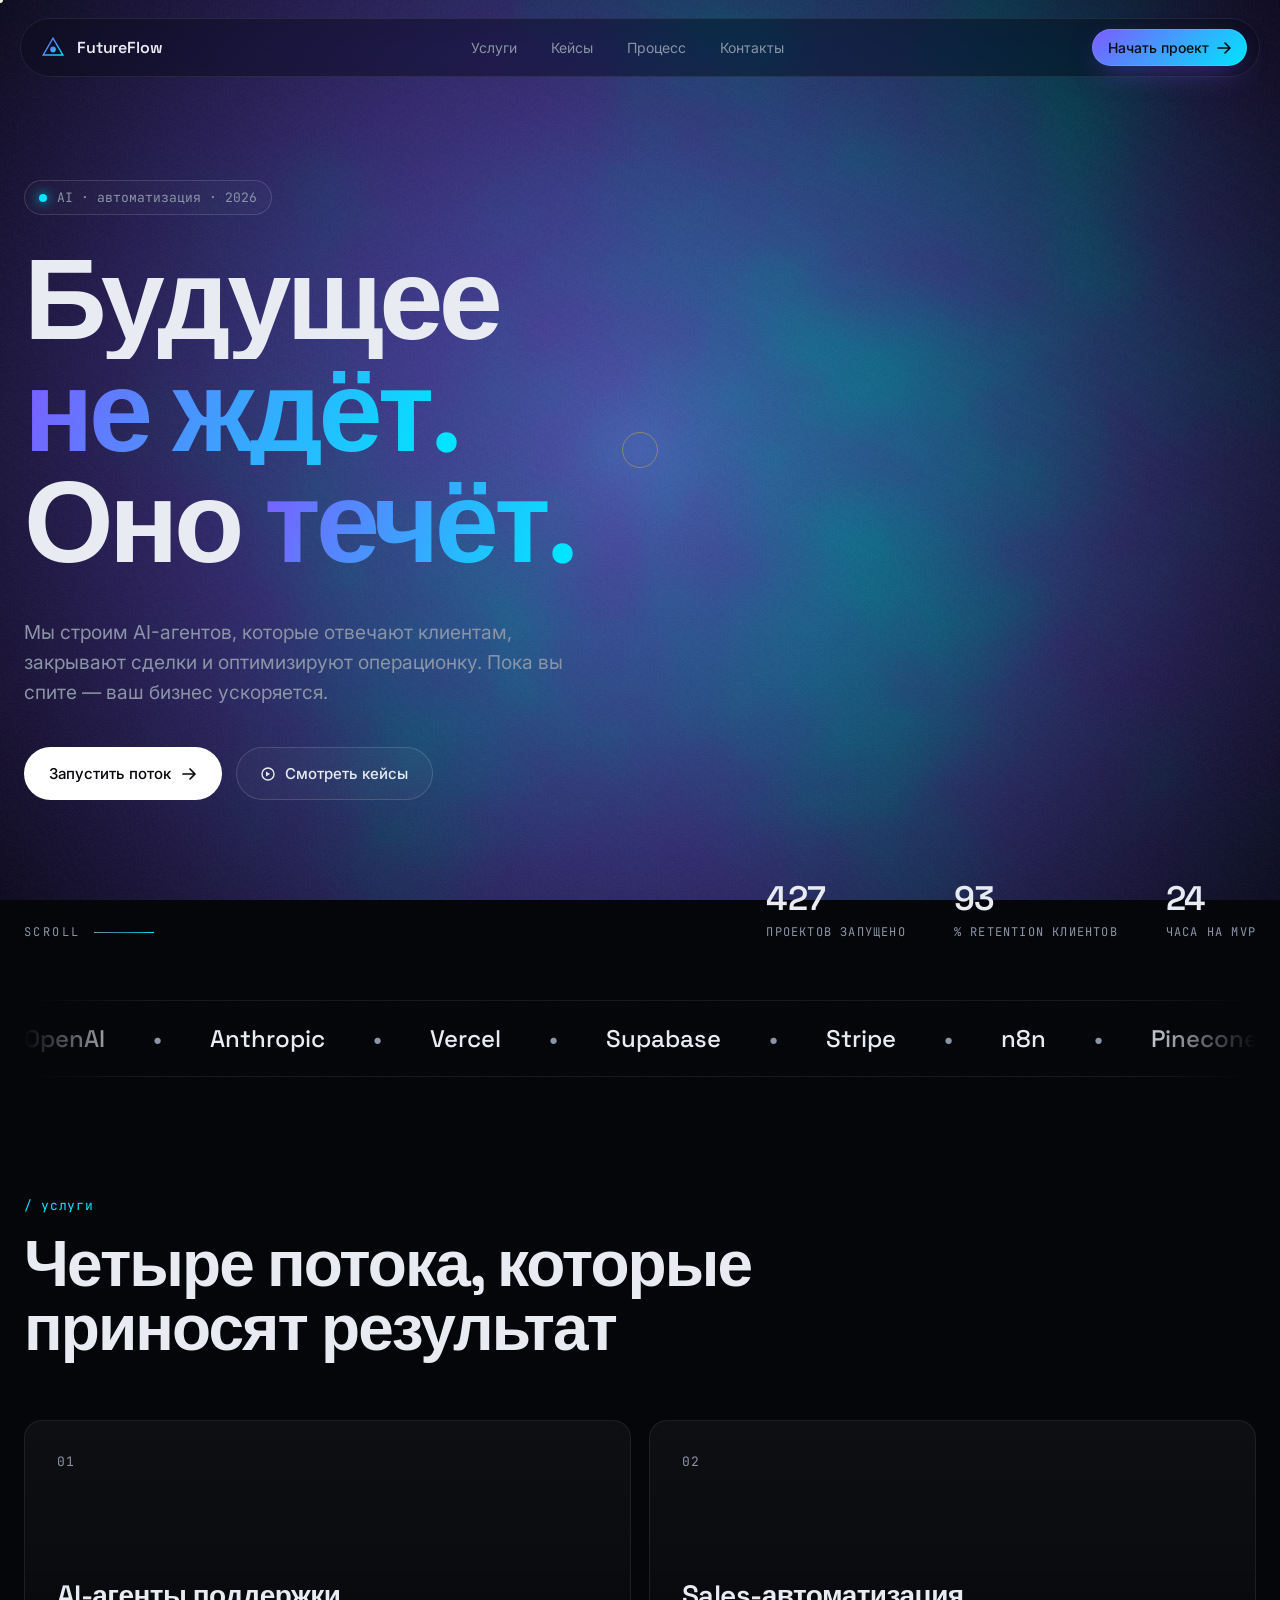
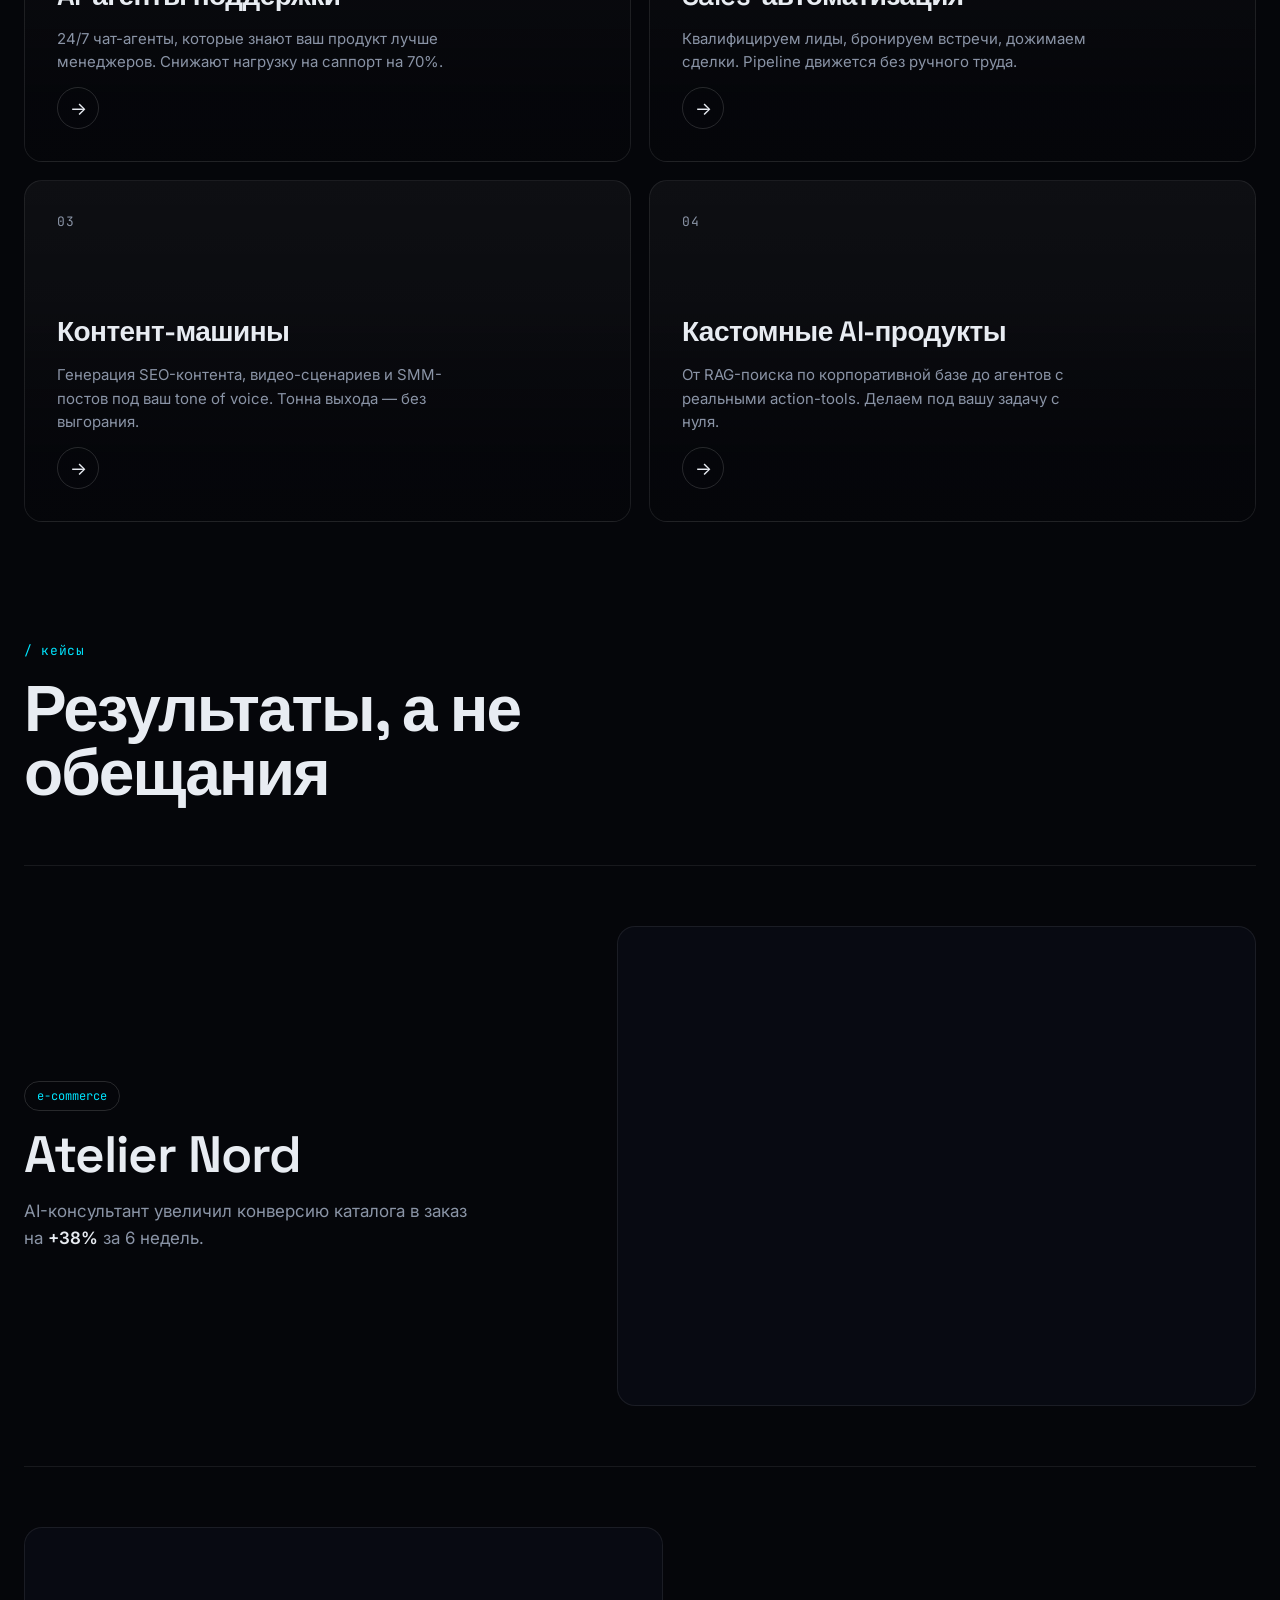
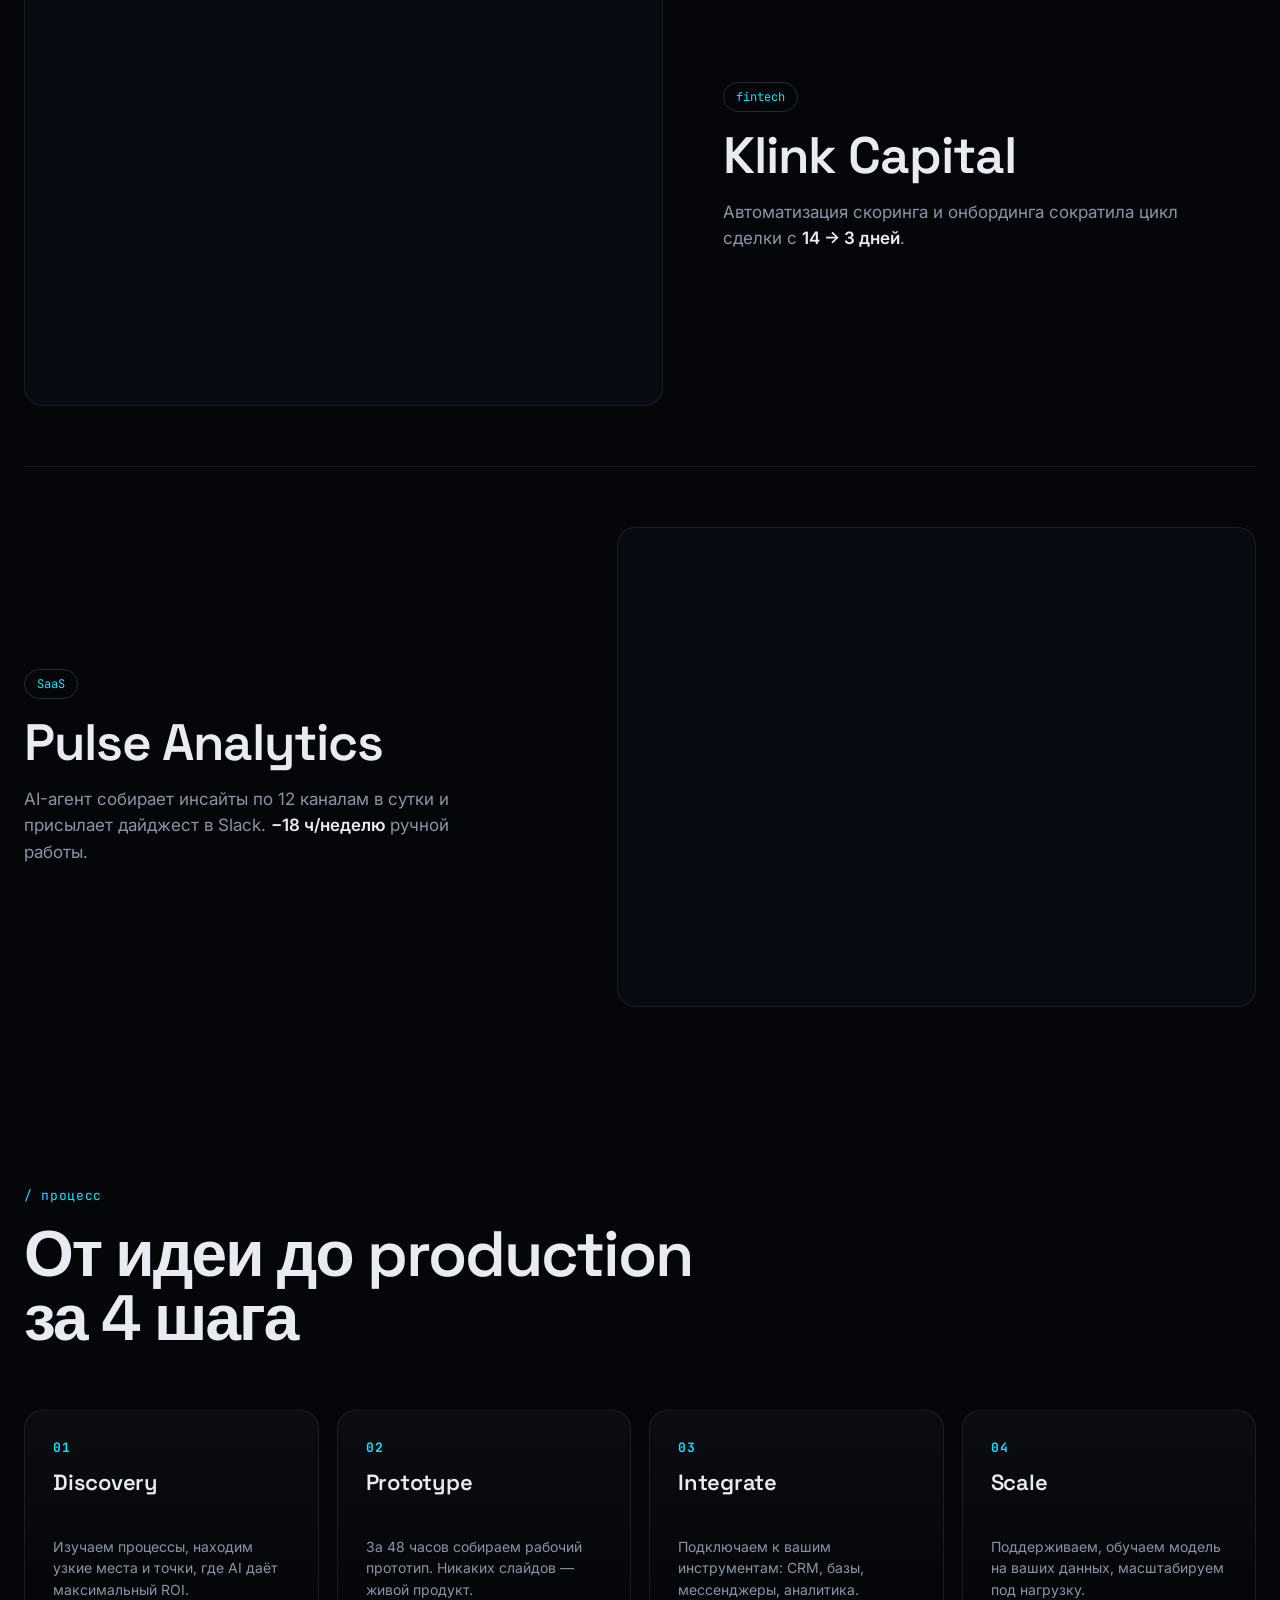
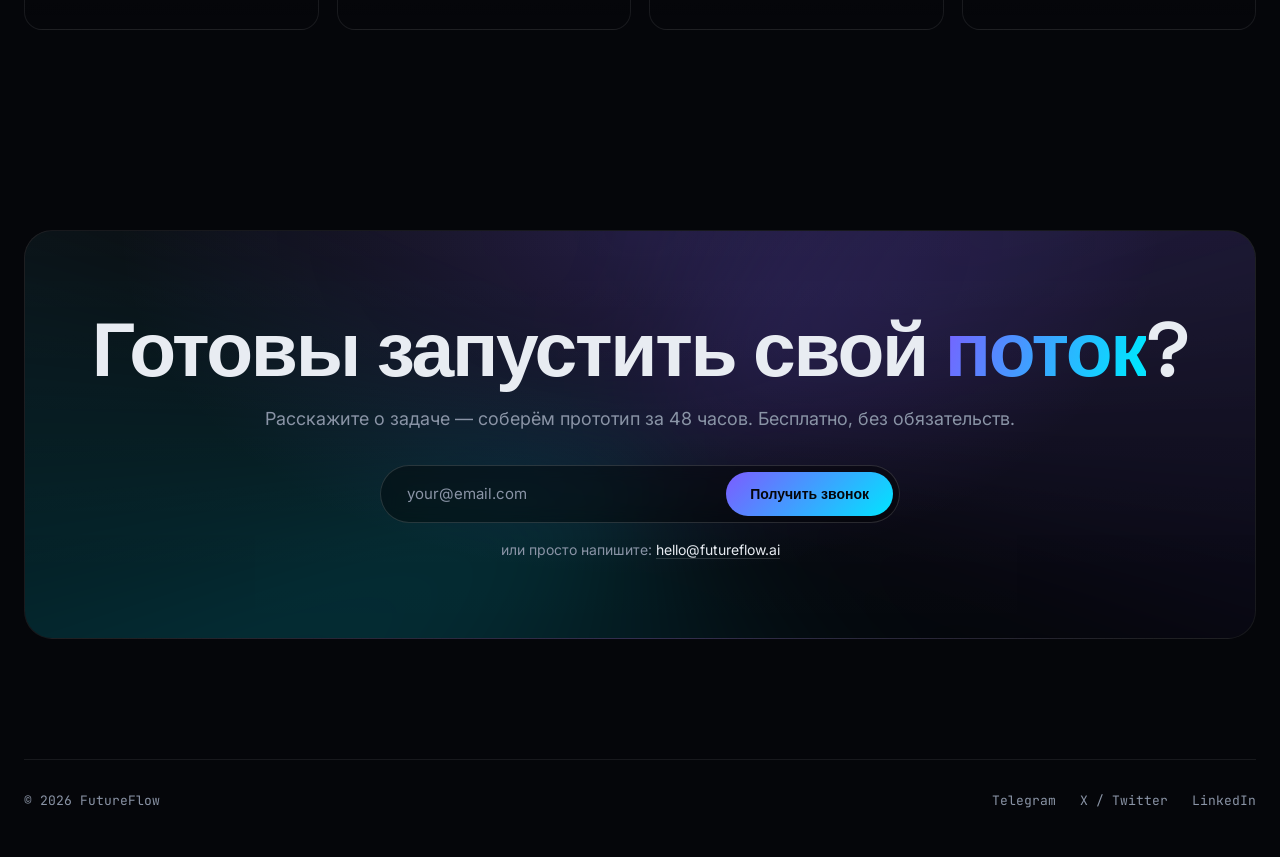
==== commit 1db8d428: "Fix invisible content: drop module script, lift bg behind body, boost canvas scene visibility - Drop" ====
--- a/index.html
+++ b/index.html
@@ -10,6 +10,7 @@
   <link rel="preconnect" href="https://fonts.gstatic.com" crossorigin />
   <link href="https://fonts.googleapis.com/css2?family=Inter:wght@300;400;500;600;700&family=Space+Grotesk:wght@400;500;600;700&family=JetBrains+Mono:wght@400;500&display=swap" rel="stylesheet" />
   <link rel="stylesheet" href="./styles.css" />
+  <noscript><style>.reveal,.word[data-split],.line .word[data-split]{opacity:1!important;transform:none!important}</style></noscript>
 </head>
 <body>
   <canvas id="bg-shader" aria-hidden="true"></canvas>
@@ -216,6 +217,6 @@
     </footer>
   </main>
 
-  <script src="./main.js" type="module"></script>
+  <script src="./main.js" defer></script>
 </body>
 </html>
--- a/styles.css
+++ b/styles.css
@@ -14,8 +14,8 @@
 }
 
 *{box-sizing:border-box;margin:0;padding:0}
-html,body{background:var(--bg);color:var(--fg);font-family:'Inter',system-ui,sans-serif;-webkit-font-smoothing:antialiased;text-rendering:optimizeLegibility;scroll-behavior:smooth}
-body{overflow-x:hidden;cursor:none}
+html{background:var(--bg);color:var(--fg);font-family:'Inter',system-ui,sans-serif;-webkit-font-smoothing:antialiased;text-rendering:optimizeLegibility;scroll-behavior:smooth}
+body{background:transparent;overflow-x:hidden;cursor:none;min-height:100vh}
 @media (hover:none){body{cursor:auto}.cursor{display:none}}
 img,canvas,svg{display:block;max-width:100%}
 a{color:inherit;text-decoration:none}
@@ -24,13 +24,16 @@
 /* ===== Background shader canvas ===== */
 #bg-shader{
   position:fixed;inset:0;width:100vw;height:100vh;
-  z-index:-2;pointer-events:none;
-}
+  z-index:0;pointer-events:none;
+  background:radial-gradient(ellipse at 30% 20%,#1a1140,#05060a 70%);
+}
+.grain{z-index:1}
+.nav,main,footer{position:relative;z-index:2}
 
 /* film grain */
 .grain{
   position:fixed;inset:-50%;width:200%;height:200%;
-  z-index:-1;pointer-events:none;opacity:.07;
+  pointer-events:none;opacity:.07;
   background-image:url("data:image/svg+xml;utf8,<svg xmlns='http://www.w3.org/2000/svg' width='160' height='160'><filter id='n'><feTurbulence baseFrequency='0.9' numOctaves='2' stitchTiles='stitch'/></filter><rect width='100%' height='100%' filter='url(%23n)' opacity='0.55'/></svg>");
   mix-blend-mode:overlay;
   animation:grain 8s steps(6) infinite;
@@ -166,8 +169,13 @@
 }
 .card:hover::before{opacity:1}
 .card:hover{border-color:var(--line-2);box-shadow:0 30px 60px -30px rgba(124,92,255,.4)}
-.card-canvas{position:absolute;inset:0;width:100%;height:100%;opacity:.7}
-.card-body{position:relative;display:flex;flex-direction:column;height:100%;justify-content:flex-end;gap:14px;min-height:276px;transform:translateZ(40px)}
+.card-canvas{position:absolute;inset:0;width:100%;height:100%;opacity:.95}
+.card::after{
+  content:"";position:absolute;left:0;right:0;bottom:0;height:65%;pointer-events:none;
+  background:linear-gradient(180deg,transparent,rgba(5,6,10,.85) 70%,rgba(5,6,10,.95));
+}
+.card-body{position:relative;display:flex;flex-direction:column;height:100%;justify-content:flex-end;gap:14px;min-height:276px;transform:translateZ(40px);z-index:2}
+.card-num{z-index:2}
 .card-num{font-family:'JetBrains Mono',monospace;font-size:13px;color:var(--fg-dim);letter-spacing:.1em;position:absolute;top:0;left:0}
 .card h3{font-family:'Space Grotesk',sans-serif;font-size:28px;font-weight:600;letter-spacing:-.02em}
 .card p{color:var(--fg-dim);font-size:15px;line-height:1.55;max-width:46ch}
